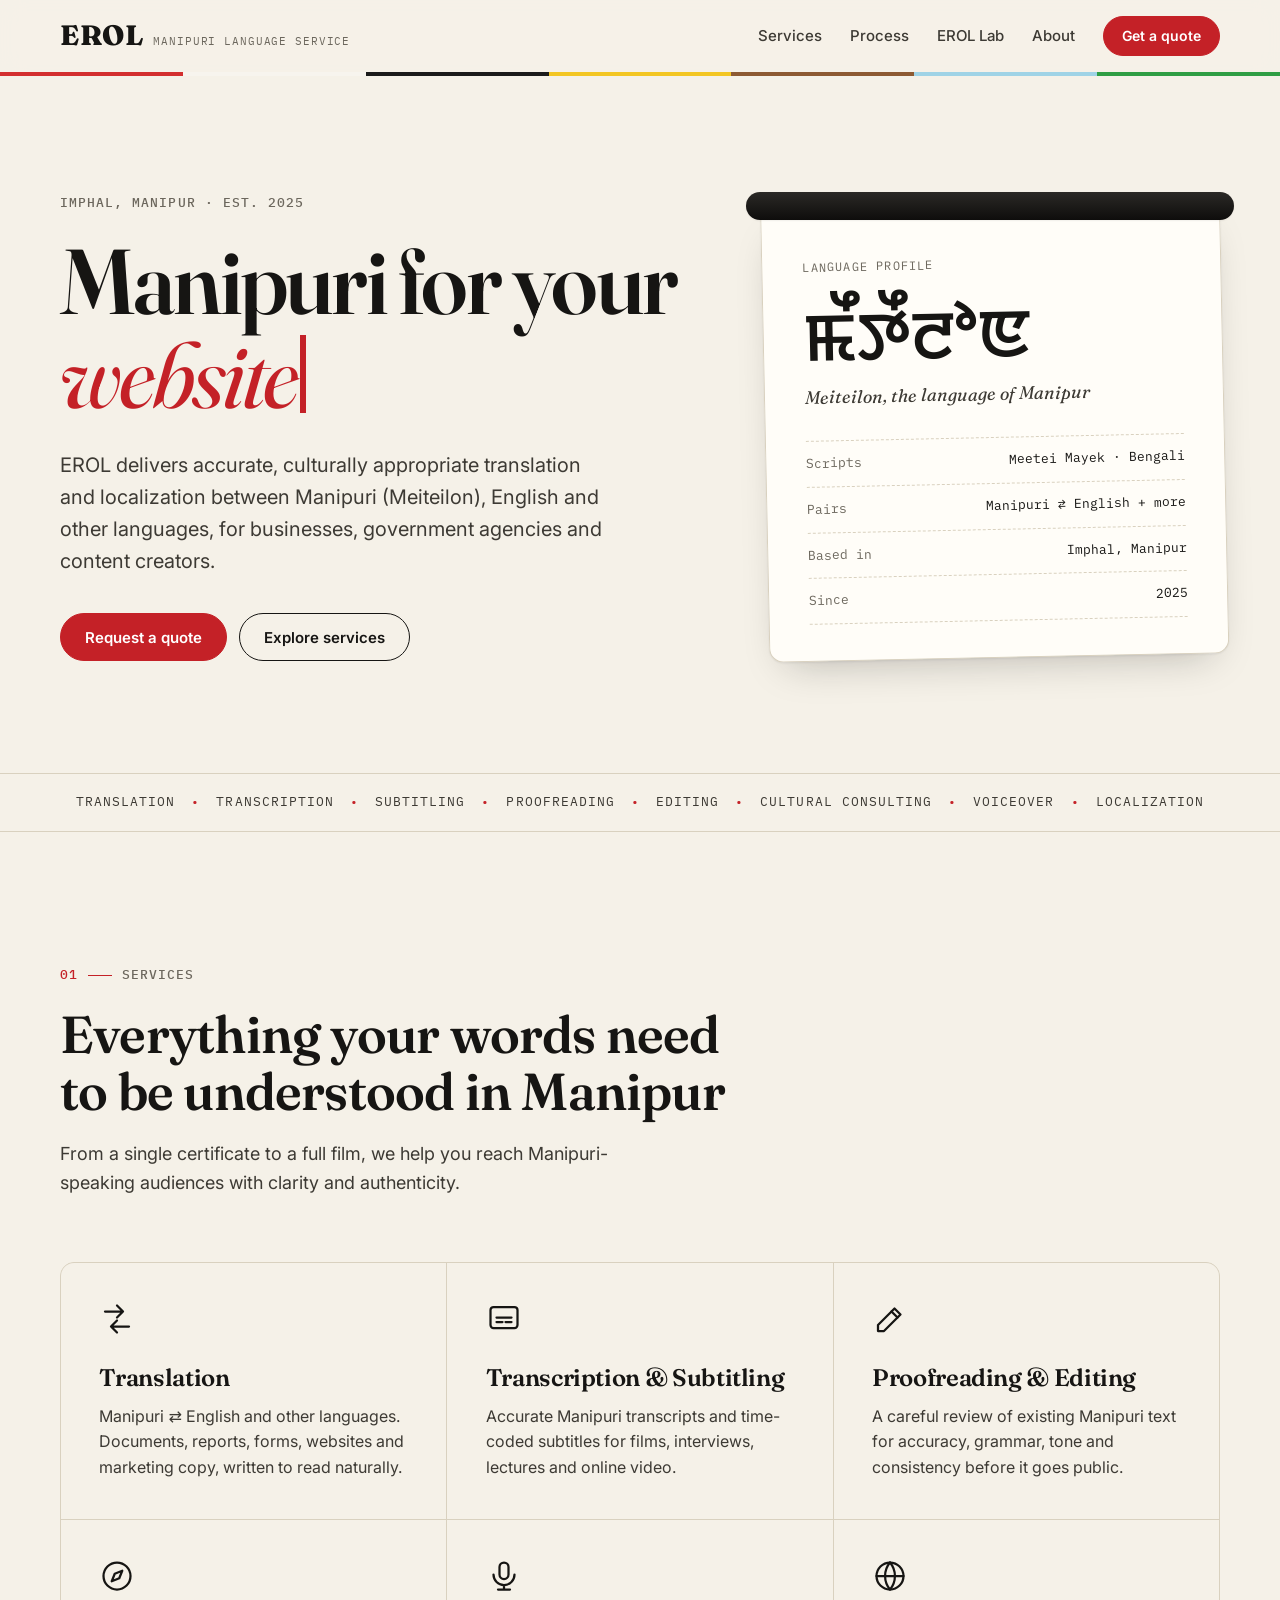
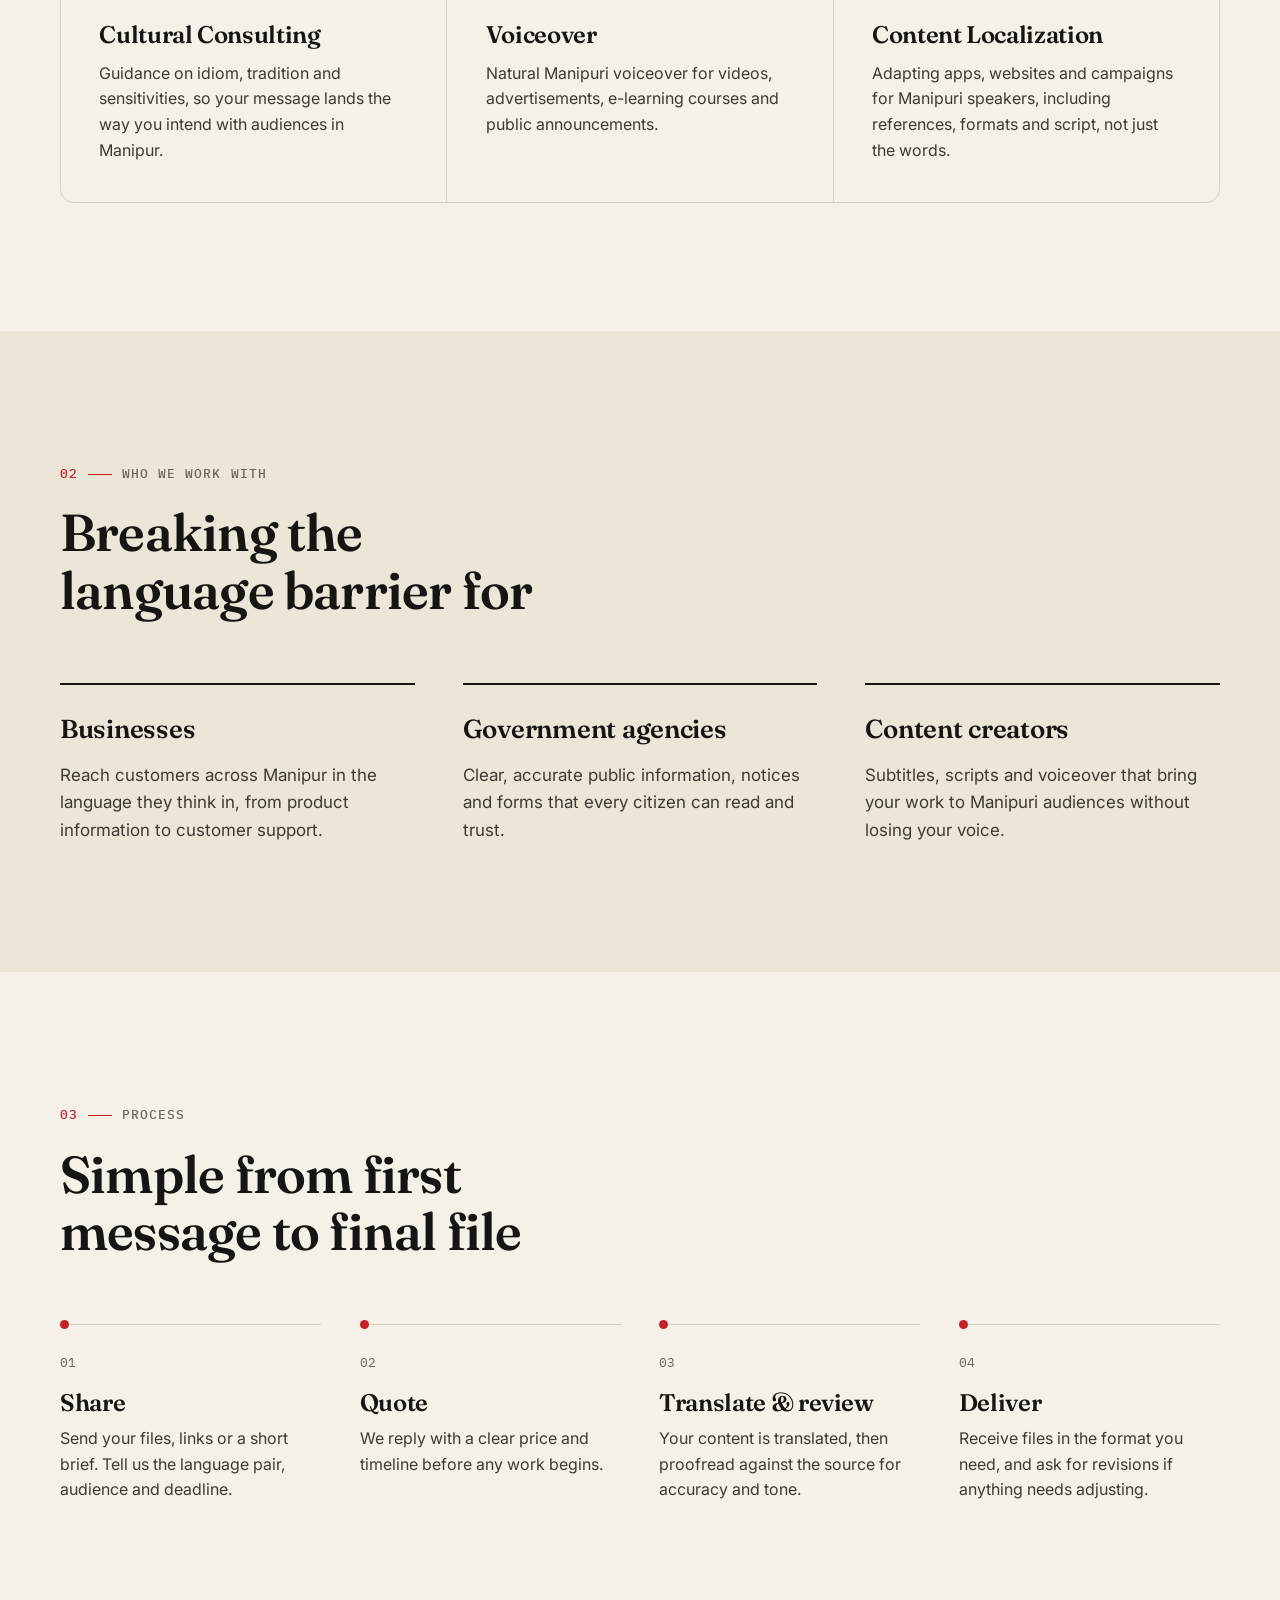
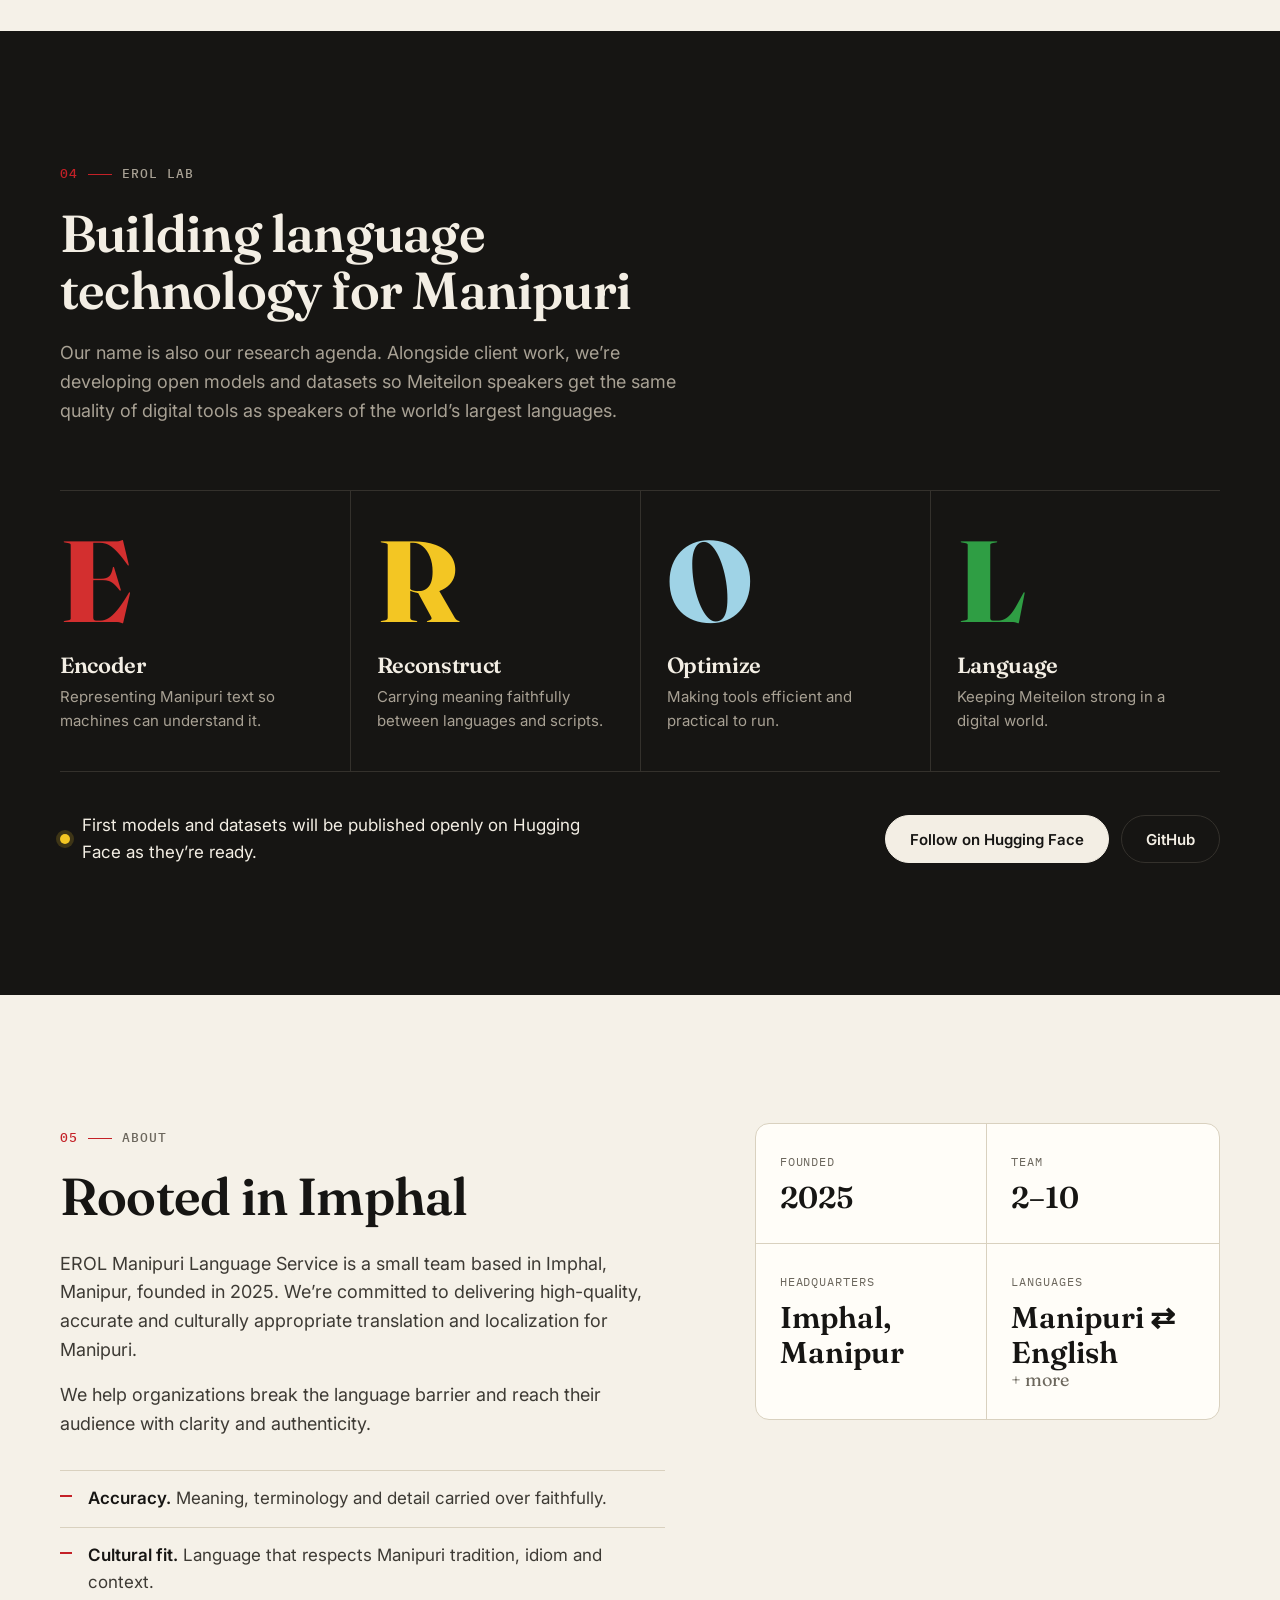
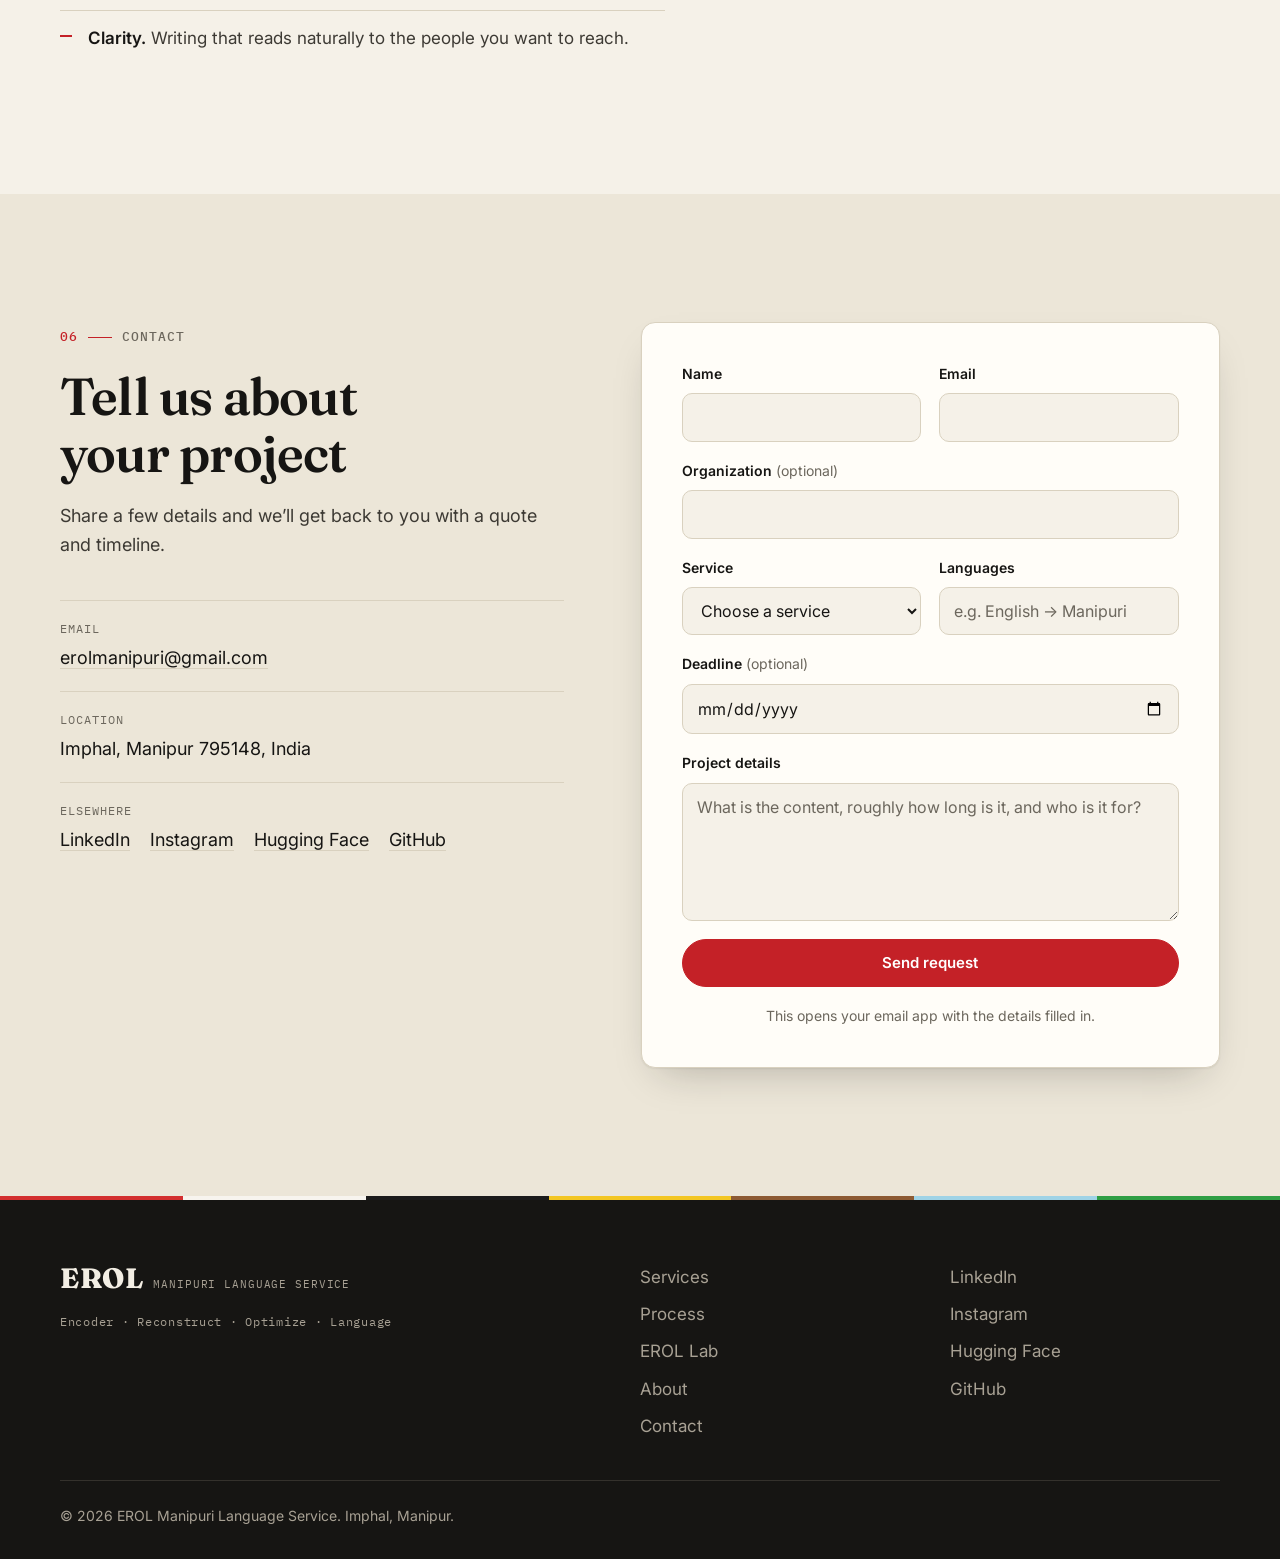
==== index.html @ 26f0a750 "Add EROL company website Single-page static site for EROL Manipuri Language Service: services, audie" ====
<!doctype html>
<html lang="en">
<head>
  <meta charset="utf-8">
  <meta name="viewport" content="width=device-width, initial-scale=1">
  <title>EROL — Manipuri Language Service</title>
  <meta name="description" content="Manipuri (Meiteilon) translation, transcription, subtitling, proofreading, voiceover and localization from Imphal, Manipur — plus open language technology for Manipuri.">
  <meta name="theme-color" content="#f5f1e8" media="(prefers-color-scheme: light)">
  <meta name="theme-color" content="#121110" media="(prefers-color-scheme: dark)">
  <link rel="icon" href="assets/favicon.svg" type="image/svg+xml">
  <link rel="canonical" href="https://erolmni.github.io/">

  <meta property="og:type" content="website">
  <meta property="og:url" content="https://erolmni.github.io/">
  <meta property="og:title" content="EROL — Manipuri Language Service">
  <meta property="og:description" content="Accurate, culturally appropriate translation and localization for Manipuri (Meiteilon). Based in Imphal, Manipur.">

  <link rel="preconnect" href="https://fonts.googleapis.com">
  <link rel="preconnect" href="https://fonts.gstatic.com" crossorigin>
  <link href="https://fonts.googleapis.com/css2?family=Fraunces:ital,opsz,wght@0,9..144,400;0,9..144,600;0,9..144,800;1,9..144,400;1,9..144,600&family=IBM+Plex+Mono:wght@400;500&family=Inter:wght@400;500;600&family=Noto+Sans+Meetei+Mayek:wght@400;600&display=swap" rel="stylesheet">
  <link rel="stylesheet" href="css/styles.css">

  <script type="application/ld+json">
  {
    "@context": "https://schema.org",
    "@type": "Organization",
    "name": "EROL Manipuri Language Service",
    "alternateName": "EROL",
    "url": "https://erolmni.github.io/",
    "description": "Manipuri (Meiteilon) translation and localization services.",
    "foundingDate": "2025",
    "address": {
      "@type": "PostalAddress",
      "addressLocality": "Imphal",
      "addressRegion": "Manipur",
      "postalCode": "795148",
      "addressCountry": "IN"
    },
    "sameAs": [
      "https://www.linkedin.com/company/erolmni",
      "https://www.instagram.com/erolmni/",
      "https://huggingface.co/erolmni",
      "https://github.com/erolmni"
    ]
  }
  </script>
</head>
<body>
  <a class="skip-link" href="#main">Skip to content</a>

  <header class="site-header">
    <div class="container nav">
      <a href="#top" class="brand" aria-label="EROL — home">
        <span class="brand-mark">EROL</span>
        <span class="brand-sub">Manipuri Language Service</span>
      </a>

      <button class="nav-toggle" type="button" aria-expanded="false" aria-controls="nav-menu">
        <span class="sr-only">Menu</span>
        <span class="nav-toggle-bar" aria-hidden="true"></span>
        <span class="nav-toggle-bar" aria-hidden="true"></span>
      </button>

      <nav id="nav-menu" class="nav-menu" aria-label="Main">
        <a href="#services">Services</a>
        <a href="#process">Process</a>
        <a href="#lab">EROL Lab</a>
        <a href="#about">About</a>
        <a href="#contact" class="btn btn-small">Get a quote</a>
      </nav>
    </div>
    <div class="stripes" aria-hidden="true">
      <span></span><span></span><span></span><span></span><span></span><span></span><span></span>
    </div>
  </header>

  <main id="main">
    <!-- Hero -->
    <section class="hero" id="top">
      <div class="container hero-grid">
        <div class="hero-copy">
          <p class="eyebrow">Imphal, Manipur &middot; Est. 2025</p>
          <h1>
            Manipuri for your
            <span class="sr-only">documents, website, videos and campaigns</span>
            <span class="typed-wrap" aria-hidden="true"><span class="typed" data-words='["documents", "website", "videos", "app", "campaigns", "podcasts"]'>documents</span><span class="caret"></span></span>
          </h1>
          <p class="lede">
            EROL delivers accurate, culturally appropriate translation and localization between
            Manipuri (Meiteilon), English and other languages, for businesses, government agencies
            and content creators.
          </p>
          <div class="hero-actions">
            <a class="btn" href="#contact">Request a quote</a>
            <a class="btn btn-ghost" href="#services">Explore services</a>
          </div>
        </div>

        <div class="hero-visual">
          <div class="platen" aria-hidden="true"></div>
          <figure class="sheet">
            <p class="sheet-label">Language profile</p>
            <p class="mayek" lang="mni-Mtei">&#xABC3;&#xABE9;&#xABC7;&#xABE9;&#xABC2;&#xABE3;&#xABDF;</p>
            <figcaption class="sheet-caption">Meiteilon, the language of Manipur</figcaption>
            <dl class="sheet-meta">
              <div><dt>Scripts</dt><dd>Meetei Mayek &middot; Bengali</dd></div>
              <div><dt>Pairs</dt><dd>Manipuri &#8644; English + more</dd></div>
              <div><dt>Based in</dt><dd>Imphal, Manipur</dd></div>
              <div><dt>Since</dt><dd>2025</dd></div>
            </dl>
          </figure>
        </div>
      </div>
    </section>

    <div class="ticker" aria-hidden="true">
      <div class="container ticker-inner">
        <span>Translation</span><span>Transcription</span><span>Subtitling</span><span>Proofreading</span><span>Editing</span><span>Cultural consulting</span><span>Voiceover</span><span>Localization</span>
      </div>
    </div>

    <!-- Services -->
    <section class="section" id="services">
      <div class="container">
        <header class="section-head reveal">
          <p class="eyebrow"><span class="eyebrow-num">01</span> Services</p>
          <h2>Everything your words need to be understood in Manipur</h2>
          <p class="section-lede">From a single certificate to a full film, we help you reach Manipuri-speaking audiences with clarity and authenticity.</p>
        </header>

        <div class="service-grid">
          <article class="service reveal">
            <svg class="icon" viewBox="0 0 24 24" aria-hidden="true"><path d="M4 7h12M12 3l4 4-4 4"/><path d="M20 17H8m4-4-4 4 4 4"/></svg>
            <h3>Translation</h3>
            <p>Manipuri &#8644; English and other languages. Documents, reports, forms, websites and marketing copy, written to read naturally.</p>
          </article>

          <article class="service reveal">
            <svg class="icon" viewBox="0 0 24 24" aria-hidden="true"><rect x="3" y="4" width="18" height="14" rx="2"/><path d="M7 11h10M7 14h4m2 0h4"/></svg>
            <h3>Transcription &amp; Subtitling</h3>
            <p>Accurate Manipuri transcripts and time-coded subtitles for films, interviews, lectures and online video.</p>
          </article>

          <article class="service reveal">
            <svg class="icon" viewBox="0 0 24 24" aria-hidden="true"><path d="M4 20h4L19 9l-4-4L4 16v4z"/><path d="M13 7l4 4"/></svg>
            <h3>Proofreading &amp; Editing</h3>
            <p>A careful review of existing Manipuri text for accuracy, grammar, tone and consistency before it goes public.</p>
          </article>

          <article class="service reveal">
            <svg class="icon" viewBox="0 0 24 24" aria-hidden="true"><circle cx="12" cy="12" r="9"/><path d="M15.5 8.5l-2 5-5 2 2-5 5-2z"/></svg>
            <h3>Cultural Consulting</h3>
            <p>Guidance on idiom, tradition and sensitivities, so your message lands the way you intend with audiences in Manipur.</p>
          </article>

          <article class="service reveal">
            <svg class="icon" viewBox="0 0 24 24" aria-hidden="true"><rect x="9" y="3" width="6" height="11" rx="3"/><path d="M5 11a7 7 0 0 0 14 0M12 18v3M8 21h8"/></svg>
            <h3>Voiceover</h3>
            <p>Natural Manipuri voiceover for videos, advertisements, e-learning courses and public announcements.</p>
          </article>

          <article class="service reveal">
            <svg class="icon" viewBox="0 0 24 24" aria-hidden="true"><circle cx="12" cy="12" r="9"/><path d="M3 12h18M12 3a14 14 0 0 1 0 18M12 3a14 14 0 0 0 0 18"/></svg>
            <h3>Content Localization</h3>
            <p>Adapting apps, websites and campaigns for Manipuri speakers, including references, formats and script, not just the words.</p>
          </article>
        </div>
      </div>
    </section>

    <!-- Audiences -->
    <section class="section section-alt" aria-labelledby="audience-title">
      <div class="container">
        <header class="section-head reveal">
          <p class="eyebrow"><span class="eyebrow-num">02</span> Who we work with</p>
          <h2 id="audience-title">Breaking the language barrier for</h2>
        </header>

        <div class="audience-grid">
          <div class="audience reveal">
            <p class="audience-tag">Businesses</p>
            <p>Reach customers across Manipur in the language they think in, from product information to customer support.</p>
          </div>
          <div class="audience reveal">
            <p class="audience-tag">Government agencies</p>
            <p>Clear, accurate public information, notices and forms that every citizen can read and trust.</p>
          </div>
          <div class="audience reveal">
            <p class="audience-tag">Content creators</p>
            <p>Subtitles, scripts and voiceover that bring your work to Manipuri audiences without losing your voice.</p>
          </div>
        </div>
      </div>
    </section>

    <!-- Process -->
    <section class="section" id="process">
      <div class="container">
        <header class="section-head reveal">
          <p class="eyebrow"><span class="eyebrow-num">03</span> Process</p>
          <h2>Simple from first message to final file</h2>
        </header>

        <ol class="steps">
          <li class="step reveal">
            <span class="step-num">01</span>
            <h3>Share</h3>
            <p>Send your files, links or a short brief. Tell us the language pair, audience and deadline.</p>
          </li>
          <li class="step reveal">
            <span class="step-num">02</span>
            <h3>Quote</h3>
            <p>We reply with a clear price and timeline before any work begins.</p>
          </li>
          <li class="step reveal">
            <span class="step-num">03</span>
            <h3>Translate &amp; review</h3>
            <p>Your content is translated, then proofread against the source for accuracy and tone.</p>
          </li>
          <li class="step reveal">
            <span class="step-num">04</span>
            <h3>Deliver</h3>
            <p>Receive files in the format you need, and ask for revisions if anything needs adjusting.</p>
          </li>
        </ol>
      </div>
    </section>

    <!-- Lab -->
    <section class="section lab" id="lab">
      <div class="container">
        <header class="section-head reveal">
          <p class="eyebrow"><span class="eyebrow-num">04</span> EROL Lab</p>
          <h2>Building language technology for Manipuri</h2>
          <p class="section-lede">
            Our name is also our research agenda. Alongside client work, we&rsquo;re developing open
            models and datasets so Meiteilon speakers get the same quality of digital tools as
            speakers of the world&rsquo;s largest languages.
          </p>
        </header>

        <div class="acronym">
          <div class="acronym-item reveal">
            <span class="acronym-letter">E</span>
            <h3>Encoder</h3>
            <p>Representing Manipuri text so machines can understand it.</p>
          </div>
          <div class="acronym-item reveal">
            <span class="acronym-letter">R</span>
            <h3>Reconstruct</h3>
            <p>Carrying meaning faithfully between languages and scripts.</p>
          </div>
          <div class="acronym-item reveal">
            <span class="acronym-letter">O</span>
            <h3>Optimize</h3>
            <p>Making tools efficient and practical to run.</p>
          </div>
          <div class="acronym-item reveal">
            <span class="acronym-letter">L</span>
            <h3>Language</h3>
            <p>Keeping Meiteilon strong in a digital world.</p>
          </div>
        </div>

        <div class="lab-foot reveal">
          <p><span class="status-dot" aria-hidden="true"></span> First models and datasets will be published openly on Hugging Face as they&rsquo;re ready.</p>
          <div class="lab-links">
            <a class="btn btn-light" href="https://huggingface.co/erolmni" target="_blank" rel="noopener">Follow on Hugging Face</a>
            <a class="btn btn-ghost-light" href="https://github.com/erolmni" target="_blank" rel="noopener">GitHub</a>
          </div>
        </div>
      </div>
    </section>

    <!-- About -->
    <section class="section" id="about">
      <div class="container about-grid">
        <div class="about-copy reveal">
          <p class="eyebrow"><span class="eyebrow-num">05</span> About</p>
          <h2>Rooted in Imphal</h2>
          <p>
            EROL Manipuri Language Service is a small team based in Imphal, Manipur, founded in 2025.
            We&rsquo;re committed to delivering high-quality, accurate and culturally appropriate
            translation and localization for Manipuri.
          </p>
          <p>
            We help organizations break the language barrier and reach their audience with
            clarity and authenticity.
          </p>

          <ul class="principles">
            <li><strong>Accuracy.</strong> Meaning, terminology and detail carried over faithfully.</li>
            <li><strong>Cultural fit.</strong> Language that respects Manipuri tradition, idiom and context.</li>
            <li><strong>Clarity.</strong> Writing that reads naturally to the people you want to reach.</li>
          </ul>
        </div>

        <dl class="facts reveal">
          <div><dt>Founded</dt><dd>2025</dd></div>
          <div><dt>Team</dt><dd>2&ndash;10</dd></div>
          <div><dt>Headquarters</dt><dd>Imphal, Manipur</dd></div>
          <div><dt>Languages</dt><dd>Manipuri &#8644; English <span>+ more</span></dd></div>
        </dl>
      </div>
    </section>

    <!-- Contact -->
    <section class="section section-alt" id="contact">
      <div class="container contact-grid">
        <div class="contact-info reveal">
          <p class="eyebrow"><span class="eyebrow-num">06</span> Contact</p>
          <h2>Tell us about your project</h2>
          <p class="section-lede">Share a few details and we&rsquo;ll get back to you with a quote and timeline.</p>

          <dl class="contact-list">
            <div>
              <dt>Email</dt>
              <dd><a href="mailto:erolmanipuri@gmail.com">erolmanipuri@gmail.com</a></dd>
            </div>
            <div>
              <dt>Location</dt>
              <dd>Imphal, Manipur 795148, India</dd>
            </div>
            <div>
              <dt>Elsewhere</dt>
              <dd class="social">
                <a href="https://www.linkedin.com/company/erolmni" target="_blank" rel="noopener">LinkedIn</a>
                <a href="https://www.instagram.com/erolmni/" target="_blank" rel="noopener">Instagram</a>
                <a href="https://huggingface.co/erolmni" target="_blank" rel="noopener">Hugging Face</a>
                <a href="https://github.com/erolmni" target="_blank" rel="noopener">GitHub</a>
              </dd>
            </div>
          </dl>
        </div>

        <form class="quote-form reveal" id="quote-form" data-email="erolmanipuri@gmail.com">
          <div class="field-row">
            <label class="field">
              <span>Name</span>
              <input type="text" name="name" autocomplete="name" required>
            </label>
            <label class="field">
              <span>Email</span>
              <input type="email" name="email" autocomplete="email" required>
            </label>
          </div>

          <label class="field">
            <span>Organization <em>(optional)</em></span>
            <input type="text" name="organization" autocomplete="organization">
          </label>

          <div class="field-row">
            <label class="field">
              <span>Service</span>
              <select name="service" required>
                <option value="" disabled selected>Choose a service</option>
                <option>Translation</option>
                <option>Transcription &amp; subtitling</option>
                <option>Proofreading &amp; editing</option>
                <option>Cultural consulting</option>
                <option>Voiceover</option>
                <option>Content localization</option>
                <option>Something else</option>
              </select>
            </label>
            <label class="field">
              <span>Languages</span>
              <input type="text" name="languages" placeholder="e.g. English → Manipuri" required>
            </label>
          </div>

          <label class="field">
            <span>Deadline <em>(optional)</em></span>
            <input type="date" name="deadline">
          </label>

          <label class="field">
            <span>Project details</span>
            <textarea name="message" rows="5" placeholder="What is the content, roughly how long is it, and who is it for?" required></textarea>
          </label>

          <button class="btn btn-block" type="submit">Send request</button>
          <p class="form-note" id="form-status" role="status">This opens your email app with the details filled in.</p>
        </form>
      </div>
    </section>
  </main>

  <footer class="site-footer">
    <div class="stripes" aria-hidden="true">
      <span></span><span></span><span></span><span></span><span></span><span></span><span></span>
    </div>
    <div class="container footer-grid">
      <div>
        <a href="#top" class="brand brand-footer" aria-label="EROL — back to top">
          <span class="brand-mark">EROL</span>
          <span class="brand-sub">Manipuri Language Service</span>
        </a>
        <p class="footer-tag">Encoder &middot; Reconstruct &middot; Optimize &middot; Language</p>
      </div>
      <nav class="footer-nav" aria-label="Footer">
        <a href="#services">Services</a>
        <a href="#process">Process</a>
        <a href="#lab">EROL Lab</a>
        <a href="#about">About</a>
        <a href="#contact">Contact</a>
      </nav>
      <nav class="footer-nav" aria-label="Social">
        <a href="https://www.linkedin.com/company/erolmni" target="_blank" rel="noopener">LinkedIn</a>
        <a href="https://www.instagram.com/erolmni/" target="_blank" rel="noopener">Instagram</a>
        <a href="https://huggingface.co/erolmni" target="_blank" rel="noopener">Hugging Face</a>
        <a href="https://github.com/erolmni" target="_blank" rel="noopener">GitHub</a>
      </nav>
    </div>
    <div class="container footer-bottom">
      <p>&copy; <span id="year">2026</span> EROL Manipuri Language Service. Imphal, Manipur.</p>
    </div>
  </footer>

  <script src="js/main.js" defer></script>
</body>
</html>
---- css/styles.css ----
/* ==========================================================================
   EROL — Manipuri Language Service
   ========================================================================== */

:root {
  --paper: #f5f1e8;
  --paper-alt: #ece6d8;
  --surface: #fffdf8;
  --ink: #161513;
  --ink-2: #3d3a34;
  --muted: #6c675d;
  --line: #d9d1bf;
  --accent: #c42127;
  --accent-hover: #a31a1f;
  --on-accent: #ffffff;

  --band: #161513;
  --band-ink: #f3eee4;
  --band-muted: #a8a194;
  --band-line: #34312c;

  /* Seven-stripe motif */
  --s1: #d32f2f;
  --s2: #f7f4ee;
  --s3: #1b1b1b;
  --s4: #f3c623;
  --s5: #8d5a33;
  --s6: #9fd3e6;
  --s7: #2f9e44;

  --shadow: 0 1px 2px rgb(22 21 19 / 0.06), 0 18px 40px -18px rgb(22 21 19 / 0.28);

  --font-display: "Fraunces", Georgia, "Times New Roman", serif;
  --font-body: "Inter", system-ui, -apple-system, "Segoe UI", Roboto, sans-serif;
  --font-mono: "IBM Plex Mono", ui-monospace, Consolas, monospace;
  --font-mayek: "Noto Sans Meetei Mayek", sans-serif;

  --radius: 14px;
  --container: 1160px;
  --header-h: 72px;

  color-scheme: light;
}

@media (prefers-color-scheme: dark) {
  :root {
    --paper: #121110;
    --paper-alt: #1a1917;
    --surface: #1f1d1a;
    --ink: #f1ece2;
    --ink-2: #d2cbbd;
    --muted: #9a9384;
    --line: #2f2c27;
    --accent: #ef4f4f;
    --accent-hover: #ff6a6a;
    --on-accent: #160606;

    --band: #1c1a18;
    --band-ink: #f1ece2;
    --band-muted: #a39c8e;
    --band-line: #36332e;

    --s3: #3a3a3a;

    --shadow: 0 1px 2px rgb(0 0 0 / 0.4), 0 18px 40px -18px rgb(0 0 0 / 0.7);

    color-scheme: dark;
  }
}

/* ---------- Base ---------- */

*,
*::before,
*::after {
  box-sizing: border-box;
}

html {
  -webkit-text-size-adjust: 100%;
  scroll-padding-top: calc(var(--header-h) + 8px);
}

@media (prefers-reduced-motion: no-preference) {
  html {
    scroll-behavior: smooth;
  }
}

body {
  margin: 0;
  background: var(--paper);
  color: var(--ink);
  font-family: var(--font-body);
  font-size: 17px;
  line-height: 1.6;
  -webkit-font-smoothing: antialiased;
  text-rendering: optimizeLegibility;
}

h1,
h2,
h3 {
  font-family: var(--font-display);
  font-weight: 600;
  line-height: 1.1;
  letter-spacing: -0.015em;
  margin: 0;
  text-wrap: balance;
}

p {
  margin: 0;
}

a {
  color: inherit;
}

img,
svg {
  display: block;
}

:focus-visible {
  outline: 2px solid var(--accent);
  outline-offset: 3px;
  border-radius: 4px;
}

.container {
  width: min(100% - 32px, var(--container));
  margin-inline: auto;
}

.sr-only {
  position: absolute;
  width: 1px;
  height: 1px;
  padding: 0;
  margin: -1px;
  overflow: hidden;
  clip: rect(0 0 0 0);
  white-space: nowrap;
  border: 0;
}

.skip-link {
  position: absolute;
  left: 16px;
  top: -60px;
  z-index: 100;
  padding: 10px 16px;
  background: var(--ink);
  color: var(--paper);
  border-radius: 8px;
  text-decoration: none;
  transition: top 0.2s;
}

.skip-link:focus {
  top: 12px;
}

/* ---------- Buttons ---------- */

.btn {
  display: inline-flex;
  align-items: center;
  justify-content: center;
  gap: 8px;
  min-height: 48px;
  padding: 0 24px;
  border: 1.5px solid var(--accent);
  border-radius: 999px;
  background: var(--accent);
  color: var(--on-accent);
  font: 600 15px/1 var(--font-body);
  text-decoration: none;
  cursor: pointer;
  transition: background-color 0.2s, border-color 0.2s, color 0.2s, transform 0.2s;
}

.btn:hover {
  background: var(--accent-hover);
  border-color: var(--accent-hover);
}

.btn:active {
  transform: translateY(1px);
}

.btn-small {
  min-height: 40px;
  padding: 0 18px;
  font-size: 14px;
}

.btn-ghost {
  background: transparent;
  border-color: var(--ink);
  color: var(--ink);
}

.btn-ghost:hover {
  background: var(--ink);
  border-color: var(--ink);
  color: var(--paper);
}

.btn-light {
  background: var(--band-ink);
  border-color: var(--band-ink);
  color: var(--band);
}

.btn-light:hover {
  background: transparent;
  border-color: var(--band-ink);
  color: var(--band-ink);
}

.btn-ghost-light {
  background: transparent;
  border-color: var(--band-line);
  color: var(--band-ink);
}

.btn-ghost-light:hover {
  background: transparent;
  border-color: var(--band-ink);
}

.btn-block {
  width: 100%;
}

/* ---------- Stripes ---------- */

.stripes {
  display: flex;
  height: 4px;
}

.stripes span {
  flex: 1;
}

.stripes span:nth-child(1) { background: var(--s1); }
.stripes span:nth-child(2) { background: var(--s2); }
.stripes span:nth-child(3) { background: var(--s3); }
.stripes span:nth-child(4) { background: var(--s4); }
.stripes span:nth-child(5) { background: var(--s5); }
.stripes span:nth-child(6) { background: var(--s6); }
.stripes span:nth-child(7) { background: var(--s7); }

/* ---------- Header ---------- */

.site-header {
  position: sticky;
  top: 0;
  z-index: 50;
  background: color-mix(in srgb, var(--paper) 90%, transparent);
  backdrop-filter: saturate(1.4) blur(12px);
  -webkit-backdrop-filter: saturate(1.4) blur(12px);
  transition: box-shadow 0.25s;
}

.site-header.is-scrolled {
  box-shadow: 0 8px 24px -16px rgb(0 0 0 / 0.35);
}

.nav {
  display: flex;
  align-items: center;
  justify-content: space-between;
  height: var(--header-h);
}

.brand {
  display: inline-flex;
  align-items: baseline;
  gap: 10px;
  text-decoration: none;
}

.brand-mark {
  font-family: var(--font-display);
  font-weight: 800;
  font-size: 28px;
  letter-spacing: 0.02em;
  line-height: 1;
}

.brand-sub {
  font-family: var(--font-mono);
  font-size: 11px;
  letter-spacing: 0.08em;
  text-transform: uppercase;
  color: var(--muted);
}

.nav-menu {
  display: flex;
  align-items: center;
  gap: 28px;
}

.nav-menu a:not(.btn) {
  font-size: 15px;
  font-weight: 500;
  color: var(--ink-2);
  text-decoration: none;
  transition: color 0.2s;
}

.nav-menu a:not(.btn):hover {
  color: var(--accent);
}

.nav-toggle {
  display: none;
  position: relative;
  width: 44px;
  height: 44px;
  padding: 0;
  border: 1.5px solid var(--line);
  border-radius: 10px;
  background: transparent;
  color: var(--ink);
  cursor: pointer;
}

.nav-toggle-bar {
  position: absolute;
  left: 11px;
  right: 11px;
  height: 2px;
  background: currentColor;
  border-radius: 2px;
  transition: transform 0.25s, top 0.25s;
}

.nav-toggle-bar:nth-of-type(2) { top: 16px; }
.nav-toggle-bar:nth-of-type(3) { top: 24px; }

.nav-toggle[aria-expanded="true"] .nav-toggle-bar:nth-of-type(2) {
  top: 20px;
  transform: rotate(45deg);
}

.nav-toggle[aria-expanded="true"] .nav-toggle-bar:nth-of-type(3) {
  top: 20px;
  transform: rotate(-45deg);
}

@media (max-width: 860px) {
  .nav-toggle {
    display: block;
  }

  .nav-menu {
    position: absolute;
    top: 100%;
    left: 0;
    right: 0;
    flex-direction: column;
    align-items: stretch;
    gap: 0;
    padding: 8px 16px 20px;
    background: var(--paper);
    border-bottom: 1px solid var(--line);
    box-shadow: 0 16px 24px -16px rgb(0 0 0 / 0.3);
    visibility: hidden;
    opacity: 0;
    transform: translateY(-8px);
    transition: opacity 0.2s, transform 0.2s, visibility 0s 0.2s;
  }

  .nav-menu.is-open {
    visibility: visible;
    opacity: 1;
    transform: none;
    transition: opacity 0.2s, transform 0.2s;
  }

  .nav-menu a:not(.btn) {
    padding: 14px 4px;
    font-size: 17px;
    border-bottom: 1px solid var(--line);
  }

  .nav-menu .btn {
    margin-top: 16px;
    min-height: 48px;
  }
}

@media (max-width: 420px) {
  .brand-sub {
    display: none;
  }
}

/* ---------- Shared type ---------- */

.eyebrow {
  display: inline-flex;
  align-items: center;
  gap: 10px;
  margin-bottom: 20px;
  font-family: var(--font-mono);
  font-size: 13px;
  font-weight: 500;
  letter-spacing: 0.08em;
  text-transform: uppercase;
  color: var(--muted);
}

.eyebrow-num {
  color: var(--accent);
}

.eyebrow-num::after {
  content: "";
  display: inline-block;
  width: 24px;
  height: 1px;
  margin-left: 10px;
  vertical-align: middle;
  background: currentColor;
}

.section {
  padding-block: clamp(72px, 10vw, 128px);
}

.section-alt {
  background: var(--paper-alt);
}

.section-head {
  max-width: 760px;
  margin-bottom: clamp(40px, 6vw, 64px);
}

.section-head h2,
.about-copy h2,
.contact-info h2 {
  font-size: clamp(32px, 4.6vw, 52px);
}

.section-lede {
  margin-top: 20px;
  max-width: 620px;
  font-size: 18px;
  color: var(--ink-2);
}

/* ---------- Hero ---------- */

.hero {
  padding-block: clamp(56px, 9vw, 112px) clamp(64px, 9vw, 112px);
}

.hero-grid {
  display: grid;
  grid-template-columns: 1.15fr 0.85fr;
  gap: clamp(40px, 6vw, 88px);
  align-items: center;
}

.hero h1 {
  font-size: clamp(44px, 7.4vw, 92px);
  font-weight: 600;
  line-height: 1.02;
  letter-spacing: -0.03em;
}

.typed-wrap {
  display: block;
  white-space: nowrap;
  color: var(--accent);
  font-style: italic;
  font-weight: 400;
}

.caret {
  display: inline-block;
  width: 0.06em;
  height: 0.85em;
  margin-left: 0.04em;
  vertical-align: -0.06em;
  background: currentColor;
  animation: blink 1s steps(1) infinite;
}

@keyframes blink {
  50% { opacity: 0; }
}

.lede {
  margin-top: 28px;
  max-width: 560px;
  font-size: clamp(17px, 1.6vw, 20px);
  color: var(--ink-2);
}

.hero-actions {
  display: flex;
  flex-wrap: wrap;
  gap: 12px;
  margin-top: 36px;
}

.hero-visual {
  position: relative;
  padding-top: 14px;
}

.platen {
  position: absolute;
  top: 0;
  left: -14px;
  right: -14px;
  height: 28px;
  border-radius: 14px;
  background: linear-gradient(180deg, #2b2926, #0e0d0c);
  box-shadow: var(--shadow);
  z-index: 2;
}

.sheet {
  position: relative;
  margin: 0;
  padding: 48px clamp(24px, 3.4vw, 40px) 36px;
  background: var(--surface);
  border: 1px solid var(--line);
  border-top: 0;
  border-radius: 0 0 var(--radius) var(--radius);
  box-shadow: var(--shadow);
  transform: rotate(-1.2deg);
  transform-origin: top center;
}

.sheet-label {
  font-family: var(--font-mono);
  font-size: 12px;
  letter-spacing: 0.1em;
  text-transform: uppercase;
  color: var(--muted);
}

.mayek {
  margin-top: 16px;
  font-family: var(--font-mayek);
  font-size: clamp(44px, 6vw, 68px);
  font-weight: 600;
  line-height: 1.25;
  color: var(--ink);
}

.sheet-caption {
  margin-top: 6px;
  font-family: var(--font-display);
  font-style: italic;
  font-size: 18px;
  color: var(--ink-2);
}

.sheet-meta {
  margin: 28px 0 0;
  border-top: 1px dashed var(--line);
}

.sheet-meta div {
  display: flex;
  justify-content: space-between;
  gap: 16px;
  padding: 12px 0;
  border-bottom: 1px dashed var(--line);
  font-family: var(--font-mono);
  font-size: 13px;
}

.sheet-meta dt {
  color: var(--muted);
}

.sheet-meta dd {
  margin: 0;
  text-align: right;
  color: var(--ink);
}

@media (max-width: 900px) {
  .hero-grid {
    grid-template-columns: 1fr;
  }

  .hero-visual {
    max-width: 480px;
    margin-inline: 14px;
  }
}

/* ---------- Ticker ---------- */

.ticker {
  border-block: 1px solid var(--line);
  background: var(--paper);
}

.ticker-inner {
  display: flex;
  flex-wrap: wrap;
  justify-content: center;
  gap: 8px 0;
  padding-block: 18px;
  font-family: var(--font-mono);
  font-size: 13px;
  letter-spacing: 0.08em;
  text-transform: uppercase;
  color: var(--ink-2);
}

.ticker-inner span:not(:last-child)::after {
  content: "\2022";
  margin-inline: 16px;
  color: var(--accent);
}

/* ---------- Services ---------- */

.service-grid {
  display: grid;
  grid-template-columns: repeat(3, 1fr);
  gap: 1px;
  background: var(--line);
  border: 1px solid var(--line);
  border-radius: var(--radius);
  overflow: hidden;
}

.service {
  padding: clamp(28px, 3vw, 40px);
  background: var(--paper);
  transition: background-color 0.25s;
}

.service:hover {
  background: var(--surface);
}

.icon {
  width: 36px;
  height: 36px;
  margin-bottom: 28px;
  fill: none;
  stroke: var(--ink);
  stroke-width: 1.5;
  stroke-linecap: round;
  stroke-linejoin: round;
  transition: stroke 0.25s, transform 0.25s;
}

.service:hover .icon {
  stroke: var(--accent);
  transform: translateY(-2px);
}

.service h3 {
  font-size: 24px;
  margin-bottom: 12px;
}

.service p {
  color: var(--ink-2);
  font-size: 16px;
}

@media (max-width: 960px) {
  .service-grid {
    grid-template-columns: repeat(2, 1fr);
  }
}

@media (max-width: 620px) {
  .service-grid {
    grid-template-columns: 1fr;
  }
}

/* ---------- Audiences ---------- */

.audience-grid {
  display: grid;
  grid-template-columns: repeat(3, 1fr);
  gap: clamp(24px, 4vw, 48px);
}

.audience {
  padding-top: 24px;
  border-top: 2px solid var(--ink);
}

.audience-tag {
  margin-bottom: 12px;
  font-family: var(--font-display);
  font-size: 26px;
  font-weight: 600;
  letter-spacing: -0.01em;
}

.audience p:not(.audience-tag) {
  color: var(--ink-2);
}

@media (max-width: 760px) {
  .audience-grid {
    grid-template-columns: 1fr;
  }
}

/* ---------- Process ---------- */

.steps {
  display: grid;
  grid-template-columns: repeat(4, 1fr);
  gap: clamp(24px, 3vw, 40px);
  margin: 0;
  padding: 0;
  list-style: none;
  counter-reset: none;
}

.step {
  position: relative;
  padding-top: 28px;
  border-top: 1px solid var(--line);
}

.step::before {
  content: "";
  position: absolute;
  top: -5px;
  left: 0;
  width: 9px;
  height: 9px;
  border-radius: 50%;
  background: var(--accent);
}

.step-num {
  display: block;
  margin-bottom: 16px;
  font-family: var(--font-mono);
  font-size: 13px;
  color: var(--muted);
}

.step h3 {
  font-size: 24px;
  margin-bottom: 10px;
}

.step p {
  color: var(--ink-2);
  font-size: 16px;
}

@media (max-width: 960px) {
  .steps {
    grid-template-columns: repeat(2, 1fr);
    row-gap: 48px;
  }
}

@media (max-width: 560px) {
  .steps {
    grid-template-columns: 1fr;
  }
}

/* ---------- Lab ---------- */

.lab {
  background: var(--band);
  color: var(--band-ink);
}

.lab .eyebrow {
  color: var(--band-muted);
}

.lab .section-lede {
  color: var(--band-muted);
}

.acronym {
  display: grid;
  grid-template-columns: repeat(4, 1fr);
  border-top: 1px solid var(--band-line);
  border-bottom: 1px solid var(--band-line);
}

.acronym-item {
  padding: clamp(28px, 3vw, 40px) clamp(16px, 2vw, 28px) clamp(28px, 3vw, 40px) 0;
}

.acronym-item + .acronym-item {
  padding-left: clamp(16px, 2vw, 28px);
  border-left: 1px solid var(--band-line);
}

.acronym-letter {
  display: block;
  font-family: var(--font-display);
  font-size: clamp(72px, 9vw, 120px);
  font-weight: 800;
  line-height: 0.9;
  color: var(--band-ink);
}

.acronym-item:nth-child(1) .acronym-letter { color: var(--s1); }
.acronym-item:nth-child(2) .acronym-letter { color: var(--s4); }
.acronym-item:nth-child(3) .acronym-letter { color: var(--s6); }
.acronym-item:nth-child(4) .acronym-letter { color: var(--s7); }

.acronym-item h3 {
  margin-top: 20px;
  font-size: 22px;
}

.acronym-item p {
  margin-top: 8px;
  font-size: 15px;
  color: var(--band-muted);
}

.lab-foot {
  display: flex;
  flex-wrap: wrap;
  align-items: center;
  justify-content: space-between;
  gap: 24px;
  margin-top: 40px;
}

.lab-foot p {
  display: flex;
  align-items: center;
  gap: 12px;
  max-width: 560px;
  color: var(--band-ink);
}

.status-dot {
  flex: none;
  width: 10px;
  height: 10px;
  border-radius: 50%;
  background: var(--s4);
  box-shadow: 0 0 0 4px rgb(243 198 35 / 0.18);
}

.lab-links {
  display: flex;
  flex-wrap: wrap;
  gap: 12px;
}

@media (max-width: 860px) {
  .acronym {
    grid-template-columns: repeat(2, 1fr);
  }

  .acronym-item:nth-child(3) {
    padding-left: 0;
    border-left: 0;
  }

  .acronym-item:nth-child(n + 3) {
    border-top: 1px solid var(--band-line);
  }
}

@media (max-width: 480px) {
  .acronym {
    grid-template-columns: 1fr;
  }

  .acronym-item,
  .acronym-item + .acronym-item {
    padding-left: 0;
    border-left: 0;
  }

  .acronym-item + .acronym-item {
    border-top: 1px solid var(--band-line);
  }
}

/* ---------- About ---------- */

.about-grid {
  display: grid;
  grid-template-columns: 1.3fr 1fr;
  gap: clamp(40px, 7vw, 96px);
  align-items: start;
}

.about-copy h2 {
  margin-bottom: 24px;
}

.about-copy > p:not(.eyebrow) {
  max-width: 600px;
  margin-bottom: 16px;
  font-size: 18px;
  color: var(--ink-2);
}

.principles {
  margin: 32px 0 0;
  padding: 0;
  list-style: none;
}

.principles li {
  padding: 14px 0 14px 28px;
  position: relative;
  border-top: 1px solid var(--line);
  color: var(--ink-2);
}

.principles li::before {
  content: "";
  position: absolute;
  left: 0;
  top: 24px;
  width: 12px;
  height: 2px;
  background: var(--accent);
}

.principles strong {
  color: var(--ink);
  font-weight: 600;
}

.facts {
  display: grid;
  grid-template-columns: 1fr 1fr;
  margin: 0;
  border: 1px solid var(--line);
  border-radius: var(--radius);
  background: var(--surface);
  overflow: hidden;
}

.facts div {
  padding: 28px 24px;
}

.facts div:nth-child(odd) {
  border-right: 1px solid var(--line);
}

.facts div:nth-child(n + 3) {
  border-top: 1px solid var(--line);
}

.facts dt {
  font-family: var(--font-mono);
  font-size: 12px;
  letter-spacing: 0.08em;
  text-transform: uppercase;
  color: var(--muted);
}

.facts dd {
  margin: 10px 0 0;
  font-family: var(--font-display);
  font-size: clamp(22px, 2.4vw, 30px);
  font-weight: 600;
  line-height: 1.15;
}

.facts dd span {
  display: block;
  font-size: 0.6em;
  font-weight: 400;
  color: var(--muted);
}

@media (max-width: 860px) {
  .about-grid {
    grid-template-columns: 1fr;
  }
}

/* ---------- Contact ---------- */

.contact-grid {
  display: grid;
  grid-template-columns: 1fr 1.15fr;
  gap: clamp(40px, 6vw, 88px);
  align-items: start;
}

.contact-list {
  margin: 40px 0 0;
}

.contact-list div {
  padding: 18px 0;
  border-top: 1px solid var(--line);
}

.contact-list dt {
  font-family: var(--font-mono);
  font-size: 12px;
  letter-spacing: 0.08em;
  text-transform: uppercase;
  color: var(--muted);
}

.contact-list dd {
  margin: 6px 0 0;
  font-size: 18px;
}

.contact-list a {
  text-decoration-color: var(--line);
  text-underline-offset: 4px;
  transition: color 0.2s, text-decoration-color 0.2s;
}

.contact-list a:hover {
  color: var(--accent);
  text-decoration-color: currentColor;
}

.social {
  display: flex;
  flex-wrap: wrap;
  gap: 8px 20px;
}

.quote-form {
  display: grid;
  gap: 18px;
  padding: clamp(24px, 3.4vw, 40px);
  background: var(--surface);
  border: 1px solid var(--line);
  border-radius: var(--radius);
  box-shadow: var(--shadow);
}

.field-row {
  display: grid;
  grid-template-columns: 1fr 1fr;
  gap: 18px;
}

.field {
  display: grid;
  gap: 8px;
}

.field > span {
  font-size: 14px;
  font-weight: 600;
  color: var(--ink);
}

.field em {
  font-style: normal;
  font-weight: 400;
  color: var(--muted);
}

.field input,
.field select,
.field textarea {
  width: 100%;
  min-height: 48px;
  padding: 12px 14px;
  border: 1.5px solid var(--line);
  border-radius: 10px;
  background: var(--paper);
  color: var(--ink);
  font: 400 16px/1.4 var(--font-body);
  transition: border-color 0.2s, box-shadow 0.2s;
}

.field textarea {
  resize: vertical;
  min-height: 132px;
}

.field input::placeholder,
.field textarea::placeholder {
  color: var(--muted);
}

.field input:focus,
.field select:focus,
.field textarea:focus {
  outline: none;
  border-color: var(--accent);
  box-shadow: 0 0 0 4px color-mix(in srgb, var(--accent) 18%, transparent);
}

.form-note {
  font-size: 14px;
  color: var(--muted);
  text-align: center;
}

@media (max-width: 860px) {
  .contact-grid {
    grid-template-columns: 1fr;
  }
}

@media (max-width: 520px) {
  .field-row {
    grid-template-columns: 1fr;
  }
}

/* ---------- Footer ---------- */

.site-footer {
  background: var(--band);
  color: var(--band-ink);
}

.footer-grid {
  display: grid;
  grid-template-columns: 2fr 1fr 1fr;
  gap: 40px;
  padding-block: 64px 40px;
}

.brand-footer .brand-sub {
  color: var(--band-muted);
}

.footer-tag {
  margin-top: 16px;
  font-family: var(--font-mono);
  font-size: 12px;
  letter-spacing: 0.06em;
  color: var(--band-muted);
}

.footer-nav {
  display: flex;
  flex-direction: column;
  gap: 10px;
}

.footer-nav a {
  width: fit-content;
  color: var(--band-muted);
  text-decoration: none;
  transition: color 0.2s;
}

.footer-nav a:hover {
  color: var(--band-ink);
}

.footer-bottom {
  padding-block: 24px 32px;
  border-top: 1px solid var(--band-line);
  font-size: 14px;
  color: var(--band-muted);
}

@media (max-width: 720px) {
  .footer-grid {
    grid-template-columns: 1fr 1fr;
  }

  .footer-grid > div:first-child {
    grid-column: 1 / -1;
  }
}

/* ---------- Reveal on scroll ---------- */

.js .reveal {
  opacity: 0;
  transform: translateY(18px);
  transition: opacity 0.7s ease, transform 0.7s cubic-bezier(0.2, 0.7, 0.2, 1);
}

.js .reveal.is-visible {
  opacity: 1;
  transform: none;
}

@media (prefers-reduced-motion: reduce) {
  .js .reveal {
    opacity: 1;
    transform: none;
    transition: none;
  }

  .caret {
    animation: none;
  }
}
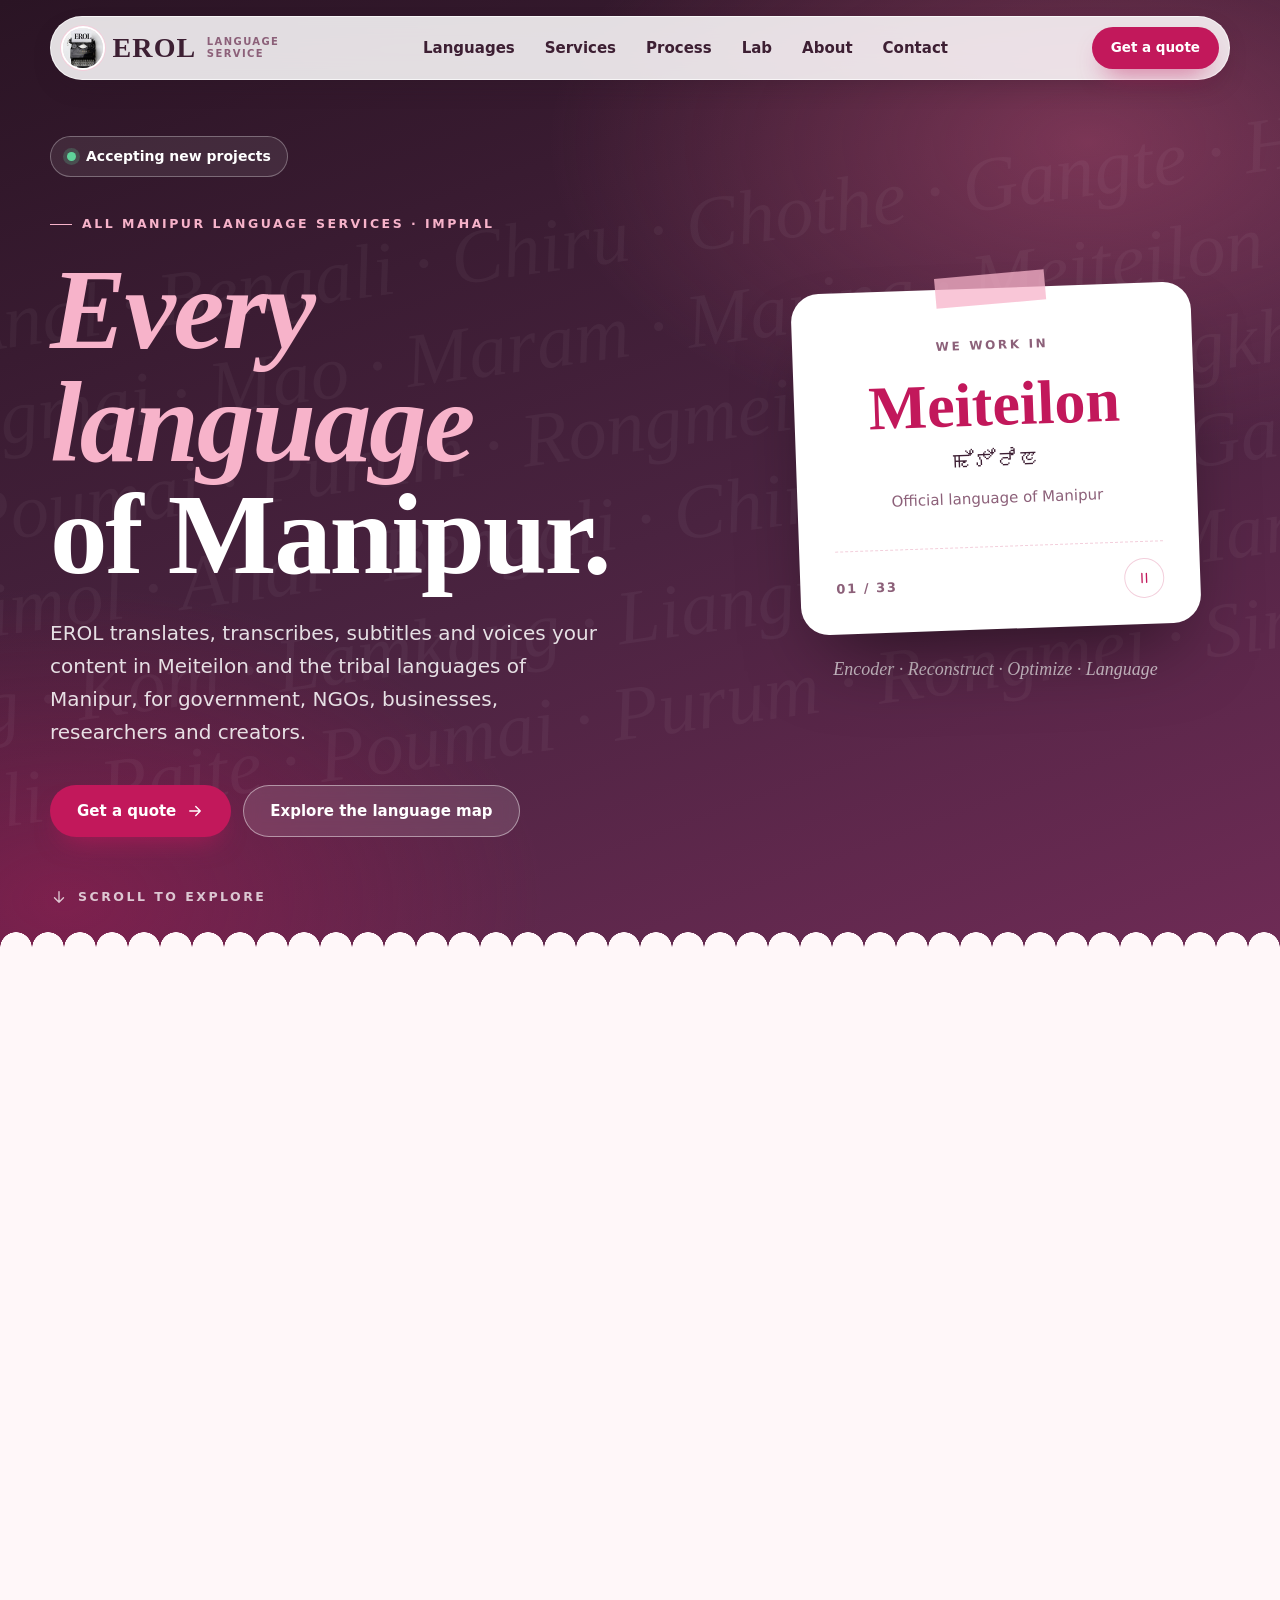
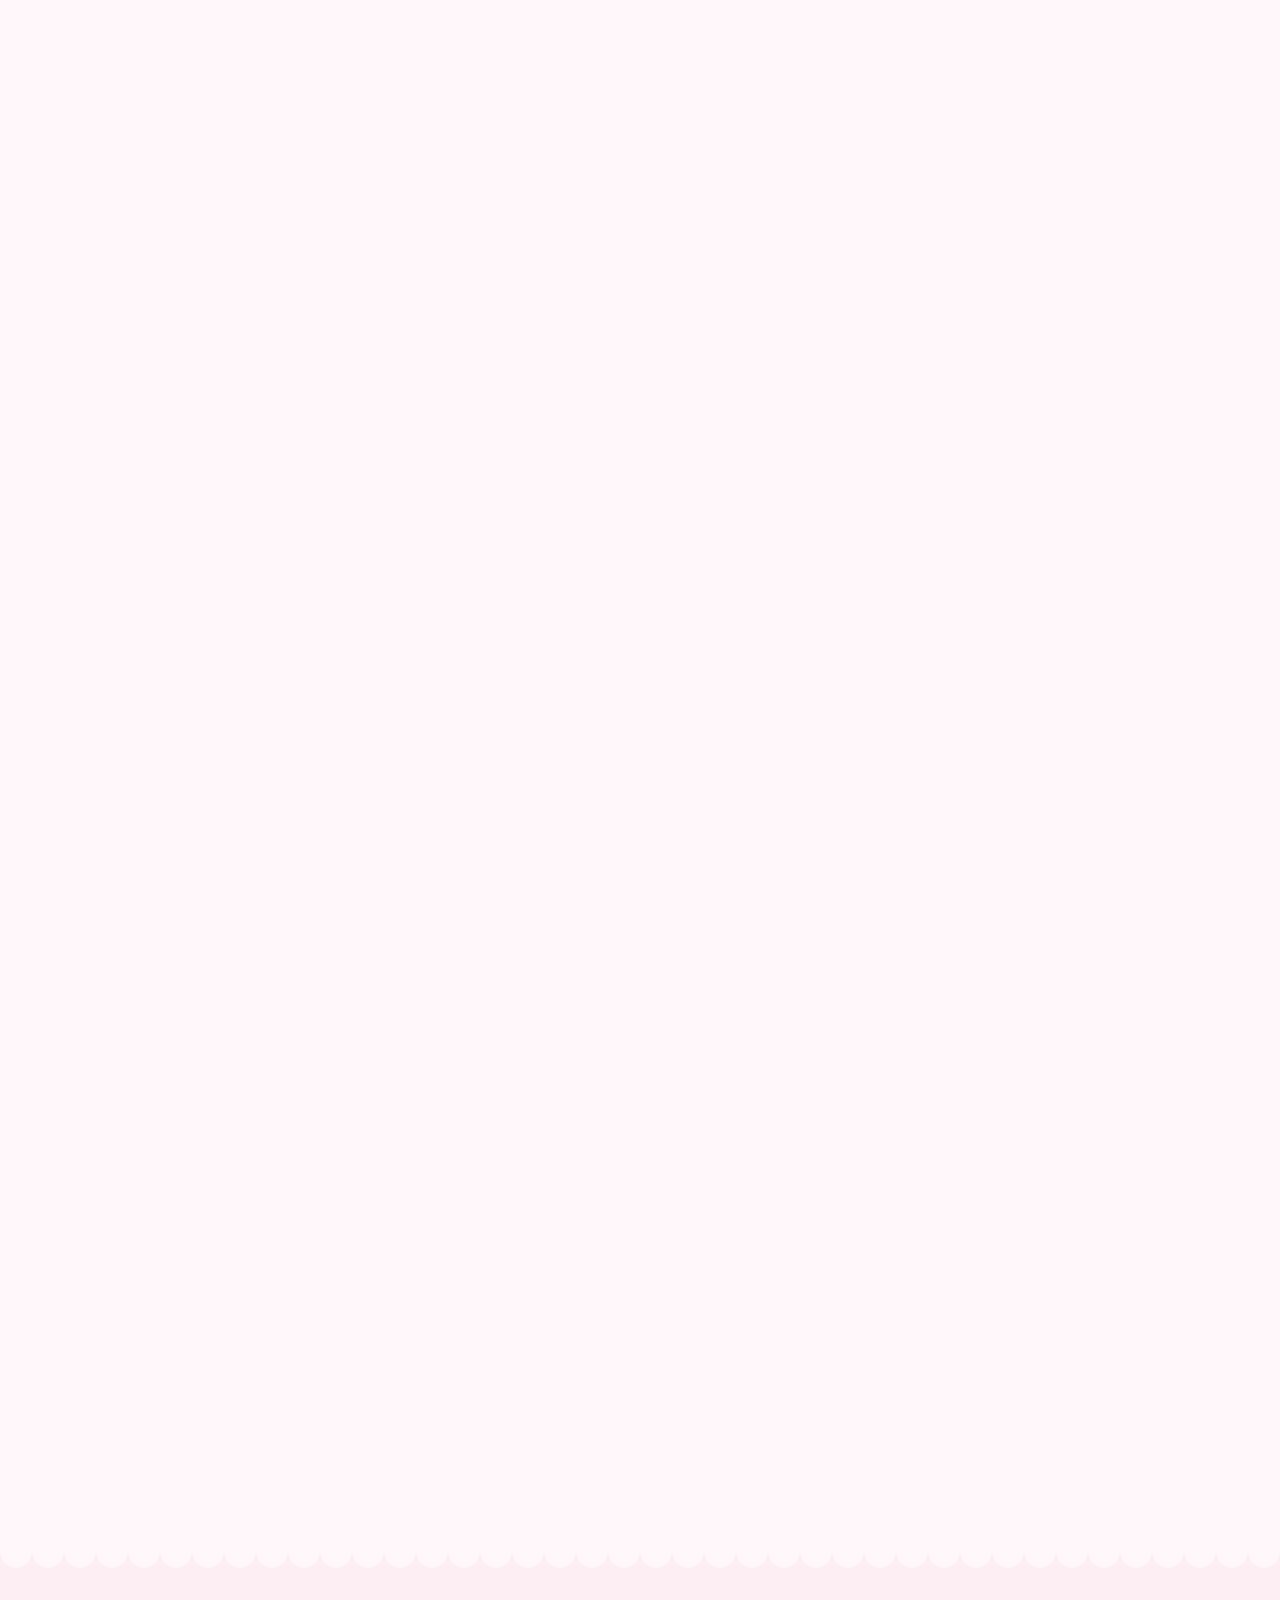
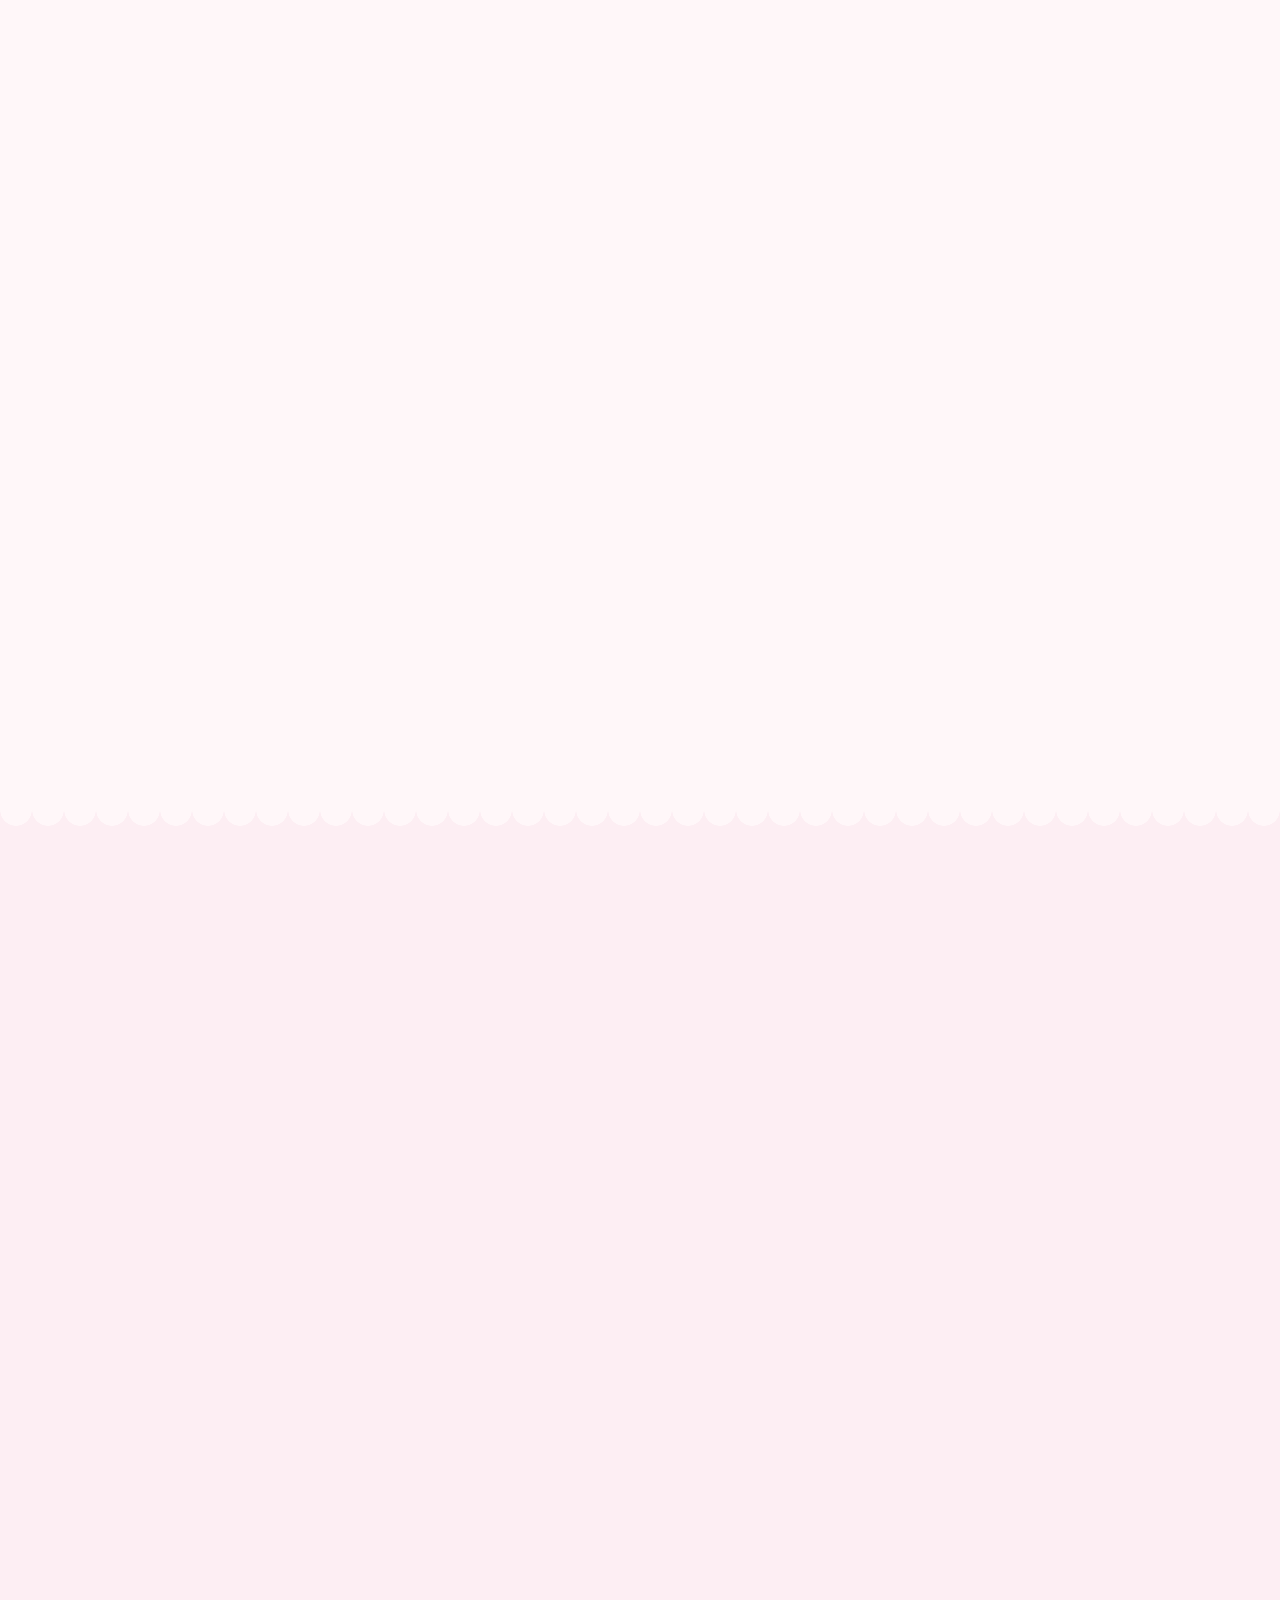
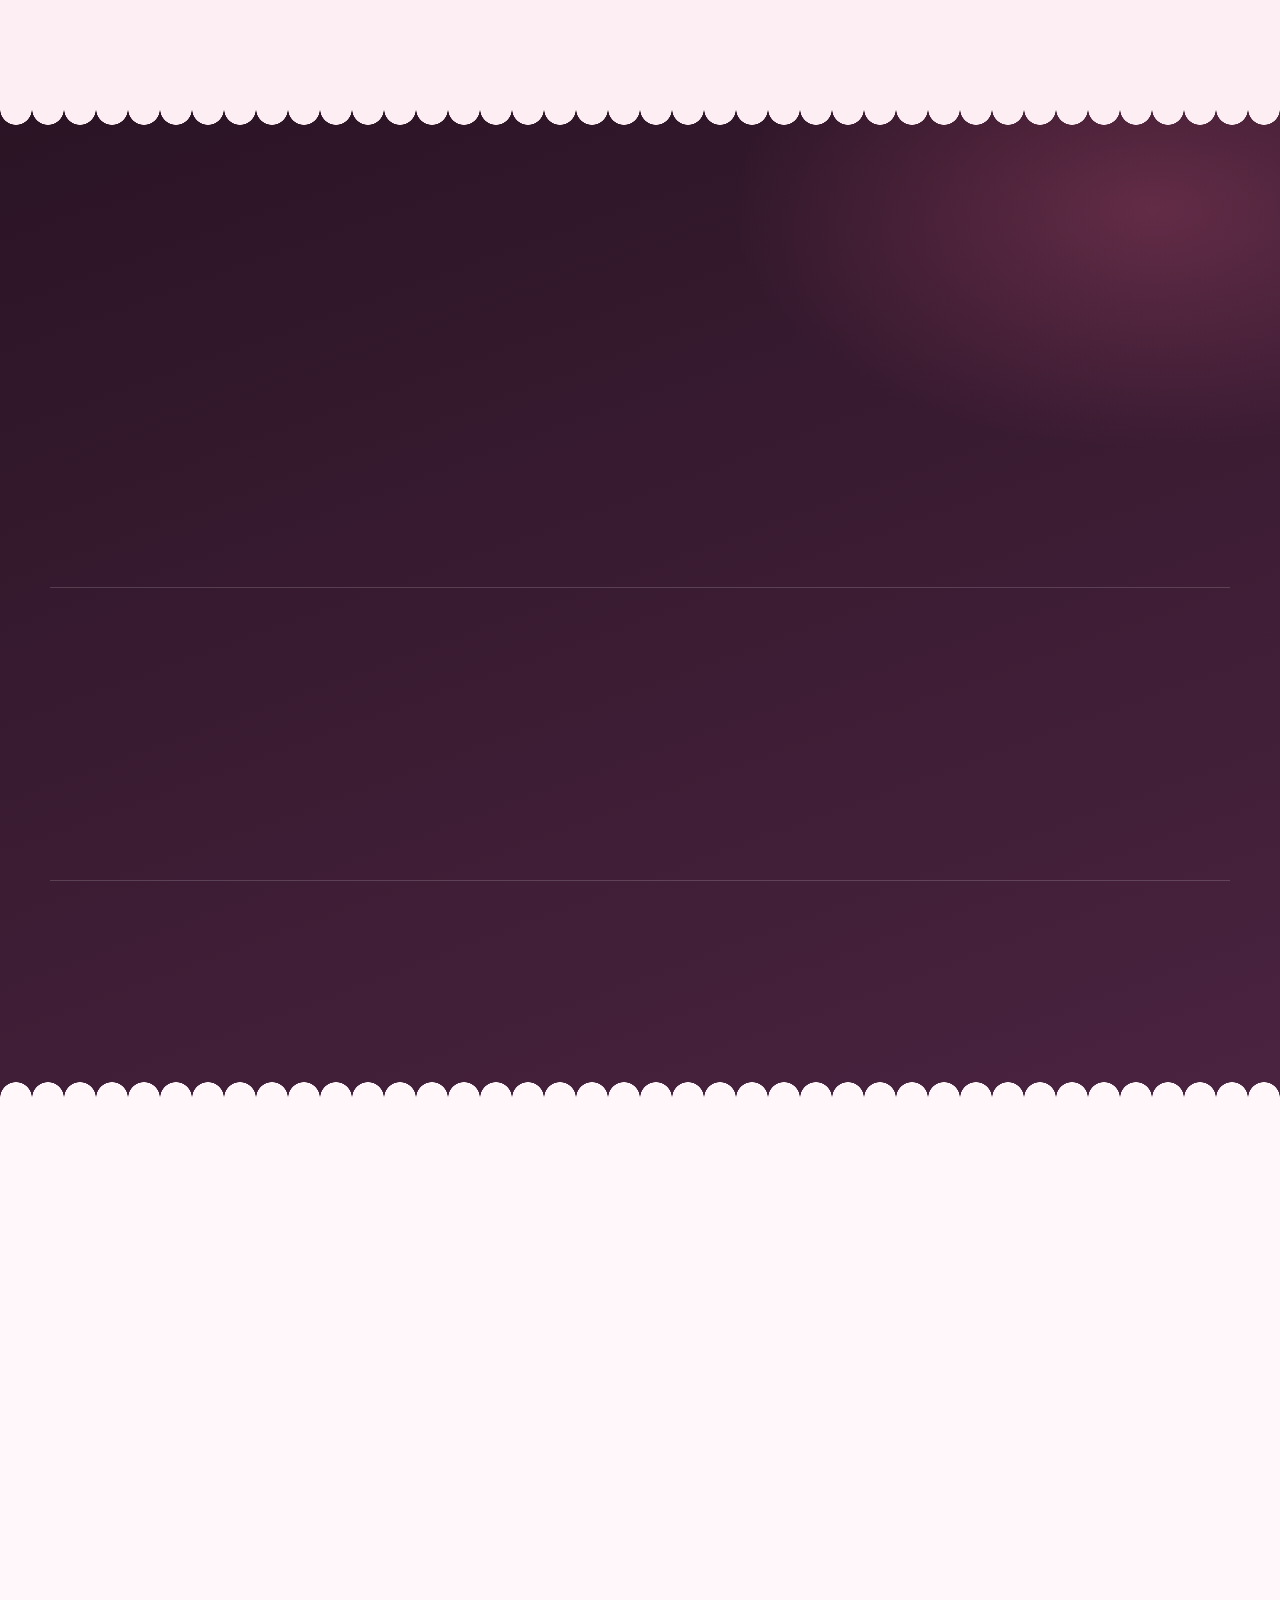
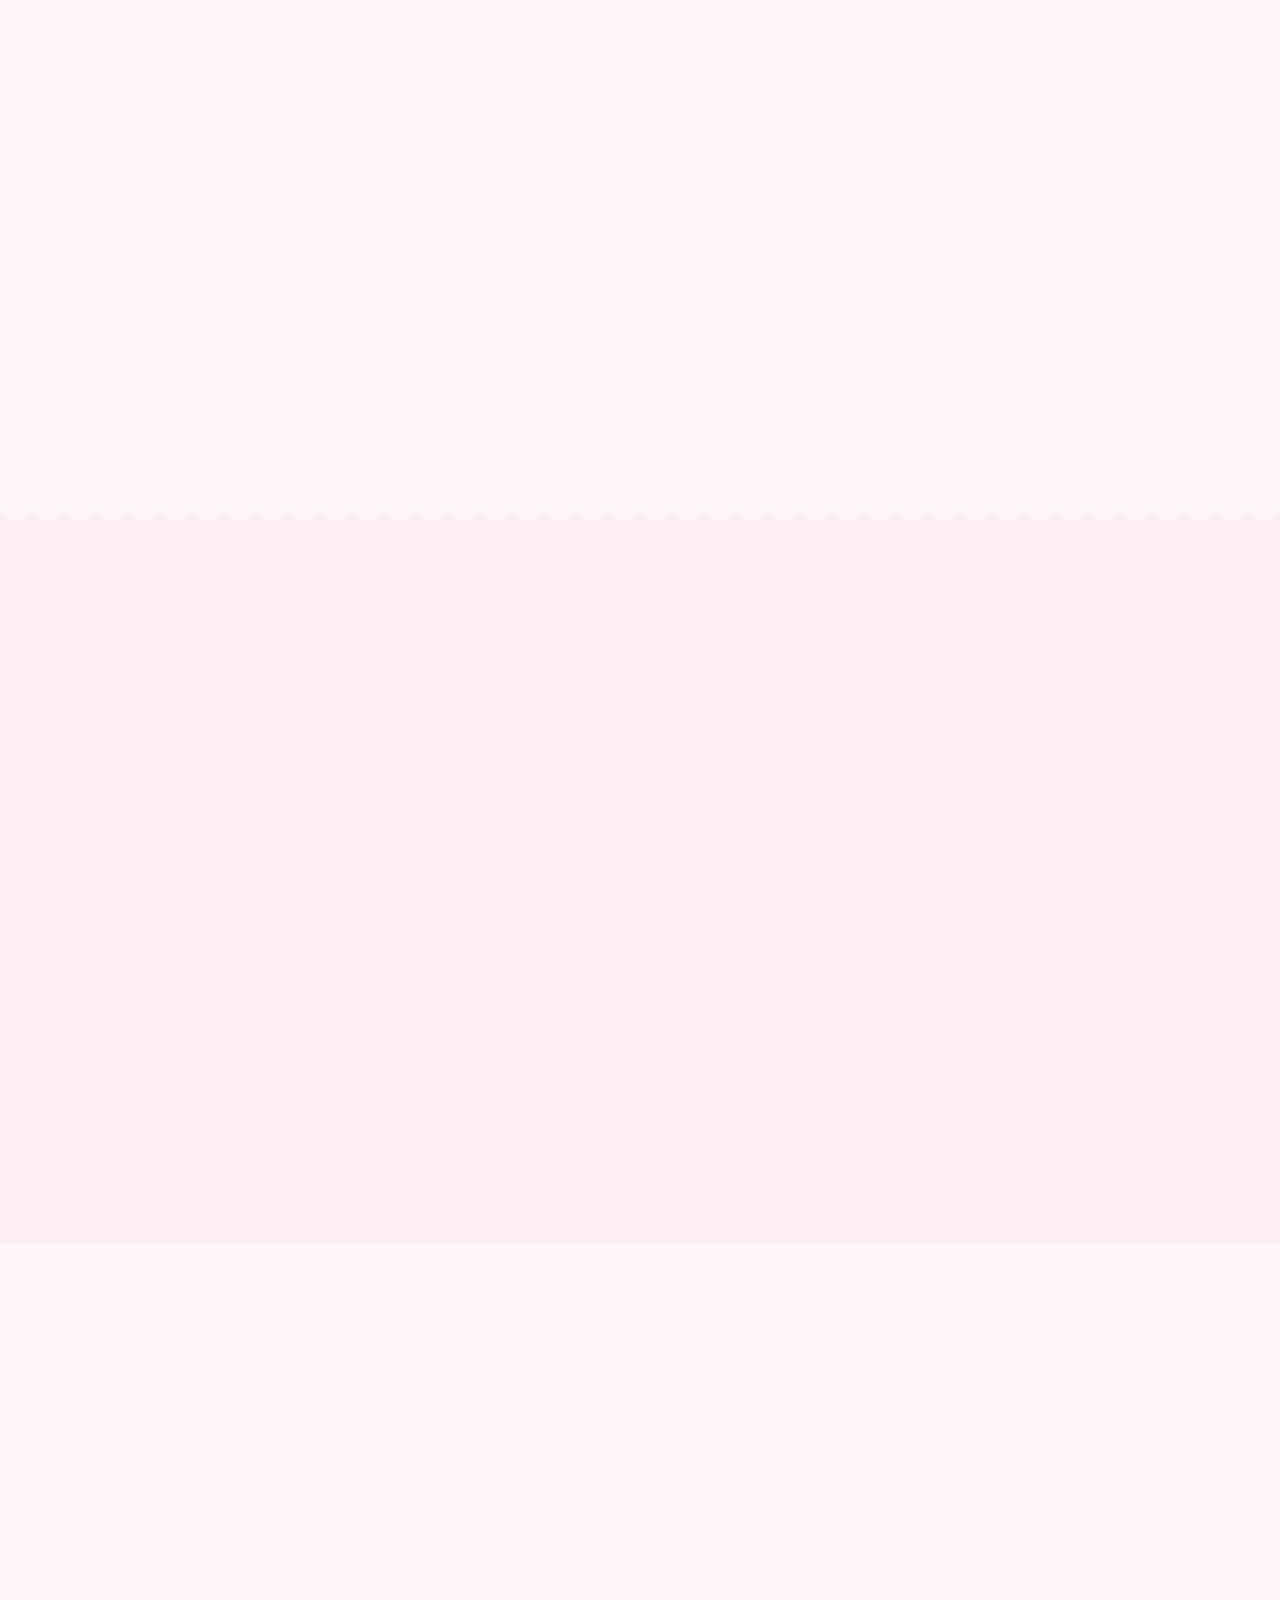
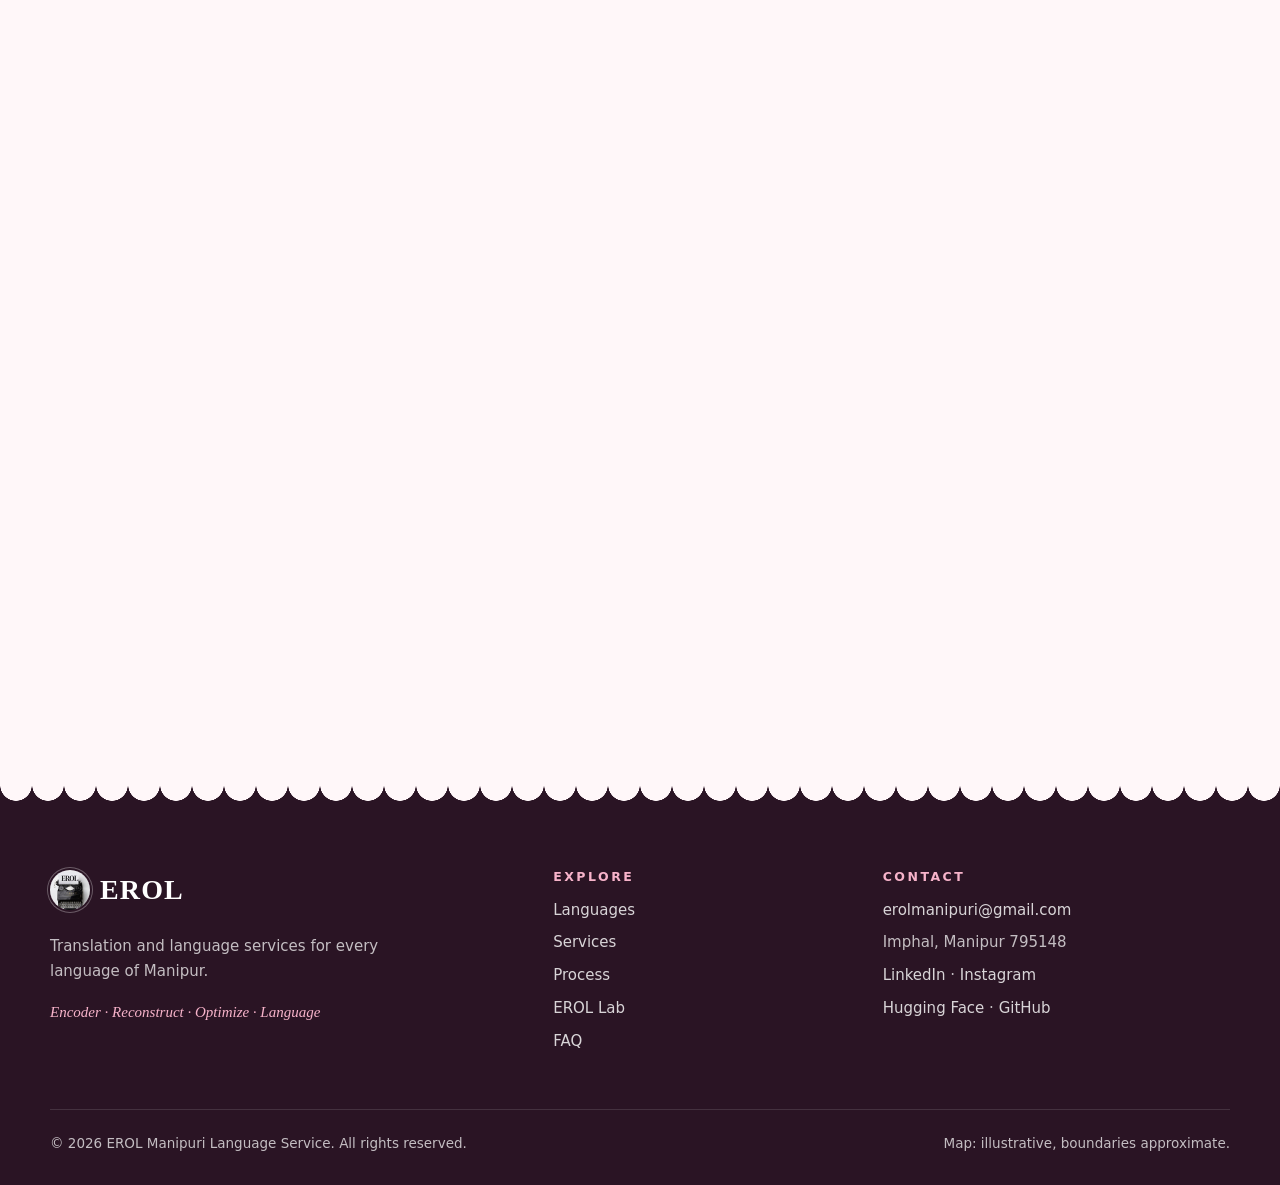
==== commit 8701eb16: "erol update" ====
--- a/index.html
+++ b/index.html
@@ -3,31 +3,48 @@
 <head>
   <meta charset="utf-8">
   <meta name="viewport" content="width=device-width, initial-scale=1">
-  <title>EROL — Manipuri Language Service</title>
-  <meta name="description" content="Manipuri (Meiteilon) translation, transcription, subtitling, proofreading, voiceover and localization from Imphal, Manipur — plus open language technology for Manipuri.">
-  <meta name="theme-color" content="#f5f1e8" media="(prefers-color-scheme: light)">
-  <meta name="theme-color" content="#121110" media="(prefers-color-scheme: dark)">
-  <link rel="icon" href="assets/favicon.svg" type="image/svg+xml">
+  <meta http-equiv="Content-Security-Policy" content="default-src 'self'; script-src 'self'; style-src 'self' https://fonts.googleapis.com; font-src https://fonts.gstatic.com; img-src 'self' data:; form-action mailto:; base-uri 'self'; object-src 'none'">
+  <meta name="referrer" content="strict-origin-when-cross-origin">
+
+  <title>EROL · Translation for every language of Manipur</title>
+  <meta name="description" content="EROL translates, transcribes, subtitles and voices content in Meiteilon (Manipuri) and the tribal languages of Manipur, including Tangkhul, Thadou, Rongmei, Paite, Hmar, Mao and Poumai. Based in Imphal.">
   <link rel="canonical" href="https://erolmni.github.io/">
+  <meta name="theme-color" content="#2a1424">
+
+  <link rel="icon" href="assets/favicon.png" type="image/png">
+  <link rel="apple-touch-icon" href="assets/apple-touch-icon.png">
+  <link rel="manifest" href="site.webmanifest">
 
   <meta property="og:type" content="website">
+  <meta property="og:site_name" content="EROL">
+  <meta property="og:locale" content="en_IN">
   <meta property="og:url" content="https://erolmni.github.io/">
-  <meta property="og:title" content="EROL — Manipuri Language Service">
-  <meta property="og:description" content="Accurate, culturally appropriate translation and localization for Manipuri (Meiteilon). Based in Imphal, Manipur.">
+  <meta property="og:title" content="EROL · Translation for every language of Manipur">
+  <meta property="og:description" content="Translation, transcription, subtitling and voiceover in Meiteilon and the tribal languages of Manipur. Based in Imphal.">
+  <meta property="og:image" content="https://erolmni.github.io/assets/og-image.jpg">
+  <meta property="og:image:width" content="1200">
+  <meta property="og:image:height" content="630">
+  <meta property="og:image:alt" content="EROL: translation for every language of Manipur">
+  <meta name="twitter:card" content="summary_large_image">
 
   <link rel="preconnect" href="https://fonts.googleapis.com">
   <link rel="preconnect" href="https://fonts.gstatic.com" crossorigin>
-  <link href="https://fonts.googleapis.com/css2?family=Fraunces:ital,opsz,wght@0,9..144,400;0,9..144,600;0,9..144,800;1,9..144,400;1,9..144,600&family=IBM+Plex+Mono:wght@400;500&family=Inter:wght@400;500;600&family=Noto+Sans+Meetei+Mayek:wght@400;600&display=swap" rel="stylesheet">
+  <link rel="stylesheet" href="https://fonts.googleapis.com/css2?family=Cormorant+Garamond:ital,wght@0,500;0,600;0,700;1,500;1,600&family=Raleway:wght@400;500;600;700&display=swap">
+  <link rel="stylesheet" href="https://fonts.googleapis.com/css2?family=Noto+Sans+Meetei+Mayek:wght@500&display=swap&text=%EA%AF%83%EA%AF%A9%EA%AF%87%EA%AF%82%EA%AF%A3%EA%AF%9F">
   <link rel="stylesheet" href="css/styles.css">
+  <script src="js/main.js" defer></script>
 
   <script type="application/ld+json">
   {
     "@context": "https://schema.org",
-    "@type": "Organization",
+    "@type": "ProfessionalService",
     "name": "EROL Manipuri Language Service",
     "alternateName": "EROL",
     "url": "https://erolmni.github.io/",
-    "description": "Manipuri (Meiteilon) translation and localization services.",
+    "logo": "https://erolmni.github.io/assets/icon-512.png",
+    "image": "https://erolmni.github.io/assets/og-image.jpg",
+    "description": "Translation, transcription, subtitling, voiceover and localization in Meiteilon (Manipuri) and the tribal languages of Manipur.",
+    "email": "erolmanipuri@gmail.com",
     "foundingDate": "2025",
     "address": {
       "@type": "PostalAddress",
@@ -36,6 +53,8 @@
       "postalCode": "795148",
       "addressCountry": "IN"
     },
+    "areaServed": { "@type": "State", "name": "Manipur" },
+    "knowsLanguage": ["Meitei", "Aimol", "Anal", "Bengali", "Chiru", "Chothe", "Gangte", "Hmar", "Inpui", "Kharam", "Koireng", "Kom", "Lamkang", "Liangmai", "Mao", "Maram", "Maring", "Mizo", "Monsang", "Moyon", "Nepali", "Paite", "Poumai", "Purum", "Rongmei", "Simte", "Tangkhul", "Tarao", "Thadou", "Thangal", "Vaiphei", "Zeme", "Zou", "English", "Hindi"],
     "sameAs": [
       "https://www.linkedin.com/company/erolmni",
       "https://www.instagram.com/erolmni/",
@@ -46,378 +65,636 @@
   </script>
 </head>
 <body>
+  <!-- Icon sprite -->
+  <svg class="sprite" aria-hidden="true" focusable="false">
+    <symbol id="i-arrow" viewBox="0 0 24 24"><path d="M5 12h14M13 6l6 6-6 6"/></symbol>
+    <symbol id="i-down" viewBox="0 0 24 24"><path d="M12 5v14M6 13l6 6 6-6"/></symbol>
+    <symbol id="i-pause" viewBox="0 0 24 24"><path d="M9 6v12M15 6v12"/></symbol>
+    <symbol id="i-play" viewBox="0 0 24 24"><path d="M8 5.5v13l10-6.5-10-6.5z"/></symbol>
+    <symbol id="i-search" viewBox="0 0 24 24"><circle cx="11" cy="11" r="6.5"/><path d="M20 20l-4.2-4.2"/></symbol>
+    <symbol id="i-pin" viewBox="0 0 24 24"><path d="M12 21s-6.5-5.6-6.5-11a6.5 6.5 0 0 1 13 0c0 5.4-6.5 11-6.5 11z"/><circle cx="12" cy="10" r="2.3"/></symbol>
+    <symbol id="i-mail" viewBox="0 0 24 24"><rect x="3" y="5" width="18" height="14" rx="2.5"/><path d="M4 7l8 6 8-6"/></symbol>
+    <symbol id="i-copy" viewBox="0 0 24 24"><rect x="8.5" y="8.5" width="11" height="11" rx="2.2"/><path d="M15.5 8.5V6.7a2.2 2.2 0 0 0-2.2-2.2H6.7a2.2 2.2 0 0 0-2.2 2.2v6.6a2.2 2.2 0 0 0 2.2 2.2h1.8"/></symbol>
+    <symbol id="i-check" viewBox="0 0 24 24"><path d="M5 12.5l4.5 4.5L19 7.5"/></symbol>
+    <symbol id="i-close" viewBox="0 0 24 24"><path d="M6 6l12 12M18 6L6 18"/></symbol>
+    <symbol id="i-swap" viewBox="0 0 24 24"><path d="M4 8h13M13 4l4 4-4 4"/><path d="M20 16H7m4-4-4 4 4 4"/></symbol>
+    <symbol id="i-file" viewBox="0 0 24 24"><path d="M14 3H7a2 2 0 0 0-2 2v14a2 2 0 0 0 2 2h10a2 2 0 0 0 2-2V8l-5-5z"/><path d="M14 3v5h5M9 13h6M9 17h4"/></symbol>
+    <symbol id="i-captions" viewBox="0 0 24 24"><rect x="3" y="5" width="18" height="14" rx="2.5"/><path d="M7 12h4m2 0h4M7 15.5h2m2 0h6"/></symbol>
+    <symbol id="i-pen" viewBox="0 0 24 24"><path d="M4 20h4L19 9l-4-4L4 16v4z"/><path d="M13.5 6.5l4 4"/></symbol>
+    <symbol id="i-mic" viewBox="0 0 24 24"><rect x="9" y="3" width="6" height="11" rx="3"/><path d="M5.5 11a6.5 6.5 0 0 0 13 0M12 17.5V21M8.5 21h7"/></symbol>
+    <symbol id="i-globe" viewBox="0 0 24 24"><circle cx="12" cy="12" r="9"/><path d="M3 12h18M12 3a14 14 0 0 1 0 18M12 3a14 14 0 0 0 0 18"/></symbol>
+    <symbol id="i-compass" viewBox="0 0 24 24"><circle cx="12" cy="12" r="9"/><path d="M15.5 8.5l-2 5-5 2 2-5 5-2z"/></symbol>
+    <symbol id="i-script" viewBox="0 0 24 24"><path d="M4 6h8M8 6v12M5 18h6"/><path d="M14 10h6M17 10c0 4-1.5 6.5-4 8M15 14c1.3 1.6 3 3 5 4"/></symbol>
+    <symbol id="i-wave" viewBox="0 0 24 24"><path d="M3 12h2M7 8v8M11 5v14M15 9v6M19 7v10M21 12h0"/></symbol>
+    <symbol id="i-landmark" viewBox="0 0 24 24"><path d="M3 9.5L12 4l9 5.5M5 10v8M9.5 10v8M14.5 10v8M19 10v8M3 20.5h18"/></symbol>
+    <symbol id="i-heart" viewBox="0 0 24 24"><path d="M12 20s-7.5-4.6-7.5-10.2A4.3 4.3 0 0 1 12 7.3a4.3 4.3 0 0 1 7.5 2.5C19.5 15.4 12 20 12 20z"/><path d="M8.5 12h2l1-2 1.5 4 1-2h1.5"/></symbol>
+    <symbol id="i-book" viewBox="0 0 24 24"><path d="M4 5.5A2.5 2.5 0 0 1 6.5 3H20v15H6.5A2.5 2.5 0 0 0 4 20.5v-15z"/><path d="M4 20.5A2.5 2.5 0 0 1 6.5 18H20v3H6.5"/></symbol>
+    <symbol id="i-hands" viewBox="0 0 24 24"><circle cx="8" cy="7" r="2.5"/><circle cx="16" cy="7" r="2.5"/><path d="M3.5 19c0-3 2-5.5 4.5-5.5s4 1.6 4 1.6 1.5-1.6 4-1.6 4.5 2.5 4.5 5.5"/></symbol>
+    <symbol id="i-scale" viewBox="0 0 24 24"><path d="M12 4v16M7 20h10M5 7h14"/><path d="M5 7l-3 6a3 3 0 0 0 6 0L5 7zM19 7l-3 6a3 3 0 0 0 6 0l-3-6z"/></symbol>
+    <symbol id="i-film" viewBox="0 0 24 24"><rect x="3" y="4" width="18" height="16" rx="2.5"/><path d="M7 4v16M17 4v16M3 9h4m10 0h4M3 15h4m10 0h4"/></symbol>
+    <symbol id="i-bag" viewBox="0 0 24 24"><path d="M5 8h14l-1 12H6L5 8z"/><path d="M9 8V6.5a3 3 0 0 1 6 0V8"/></symbol>
+    <symbol id="i-chip" viewBox="0 0 24 24"><rect x="6" y="6" width="12" height="12" rx="2"/><path d="M9.5 9.5h5v5h-5zM9 3v3m6-3v3M9 18v3m6-3v3M3 9h3m-3 6h3m12-6h3m-3 6h3"/></symbol>
+    <symbol id="i-shield" viewBox="0 0 24 24"><path d="M12 3l7.5 3v5.5c0 4.6-3.2 8.3-7.5 9.5-4.3-1.2-7.5-4.9-7.5-9.5V6L12 3z"/><path d="M8.8 12l2.2 2.2 4.3-4.4"/></symbol>
+    <symbol id="i-users" viewBox="0 0 24 24"><circle cx="9" cy="8" r="3.2"/><path d="M3 19.5c0-3.3 2.7-5.5 6-5.5s6 2.2 6 5.5"/><path d="M15.5 4.9a3.2 3.2 0 0 1 0 6.2M17.5 14.3c2.1.6 3.5 2.6 3.5 5.2"/></symbol>
+    <symbol id="i-list" viewBox="0 0 24 24"><path d="M9 6h11M9 12h11M9 18h11"/><path d="M4 6h.01M4 12h.01M4 18h.01"/></symbol>
+    <symbol id="i-linkedin" viewBox="0 0 24 24"><rect x="3" y="3" width="18" height="18" rx="3.5"/><path d="M8 10.5V16M8 7.8v.01M11.5 16v-5.5M11.5 13c0-1.6 1-2.6 2.4-2.6 1.4 0 2.1.9 2.1 2.6V16"/></symbol>
+    <symbol id="i-instagram" viewBox="0 0 24 24"><rect x="3.5" y="3.5" width="17" height="17" rx="5"/><circle cx="12" cy="12" r="3.8"/><path d="M17 7h.01"/></symbol>
+    <symbol id="i-github" viewBox="0 0 24 24"><path d="M9 19c-4 1.3-4-2-5.6-2.5M14.6 21v-3.4c0-1 .1-1.4-.5-2 2.8-.3 5.4-1.4 5.4-6 0-1.2-.4-2.3-1.2-3.2.1-.3.5-1.5-.1-3.1 0 0-1-.3-3.3 1.2a11.4 11.4 0 0 0-6 0C6.6 3 5.6 3.3 5.6 3.3c-.6 1.6-.2 2.8-.1 3.1-.8.9-1.2 2-1.2 3.2 0 4.6 2.6 5.7 5.4 6-.6.6-.6 1.2-.5 2V21"/></symbol>
+    <symbol id="i-hf" viewBox="0 0 24 24"><circle cx="12" cy="12" r="8.5"/><path d="M8.6 10.2v.01M15.4 10.2v.01M8.5 14c1 1.4 2.2 2 3.5 2s2.5-.6 3.5-2"/></symbol>
+  </svg>
+
   <a class="skip-link" href="#main">Skip to content</a>
-
-  <header class="site-header">
-    <div class="container nav">
-      <a href="#top" class="brand" aria-label="EROL — home">
-        <span class="brand-mark">EROL</span>
-        <span class="brand-sub">Manipuri Language Service</span>
+  <div class="progress" aria-hidden="true"><span class="progress-bar"></span></div>
+
+  <!-- Navigation -->
+  <header class="nav-wrap">
+    <nav class="nav" aria-label="Main">
+      <a class="brand" href="#top" aria-label="EROL, back to top">
+        <img class="brand-mark" src="assets/erol-mark.jpg" alt="" width="40" height="40">
+        <span class="brand-name">EROL</span>
+        <span class="brand-sub">Language<br>Service</span>
       </a>
-
-      <button class="nav-toggle" type="button" aria-expanded="false" aria-controls="nav-menu">
+      <ul class="nav-links" id="nav-links">
+        <li><a href="#languages">Languages</a></li>
+        <li><a href="#services">Services</a></li>
+        <li><a href="#process">Process</a></li>
+        <li><a href="#lab">Lab</a></li>
+        <li><a href="#about">About</a></li>
+        <li><a href="#contact">Contact</a></li>
+      </ul>
+      <a class="btn btn-primary btn-sm nav-cta" href="#contact">Get a quote</a>
+      <button class="nav-toggle" type="button" aria-expanded="false" aria-controls="nav-links">
         <span class="sr-only">Menu</span>
         <span class="nav-toggle-bar" aria-hidden="true"></span>
         <span class="nav-toggle-bar" aria-hidden="true"></span>
       </button>
-
-      <nav id="nav-menu" class="nav-menu" aria-label="Main">
-        <a href="#services">Services</a>
-        <a href="#process">Process</a>
-        <a href="#lab">EROL Lab</a>
-        <a href="#about">About</a>
-        <a href="#contact" class="btn btn-small">Get a quote</a>
-      </nav>
-    </div>
-    <div class="stripes" aria-hidden="true">
-      <span></span><span></span><span></span><span></span><span></span><span></span><span></span>
-    </div>
+    </nav>
   </header>
 
   <main id="main">
     <!-- Hero -->
     <section class="hero" id="top">
+      <div class="hero-texture" aria-hidden="true">
+        <p>Aimol · Anal · Bengali · Chiru · Chothe · Gangte · Hmar · Inpui · Kharam · Koireng · Kom</p>
+        <p>Lamkang · Liangmai · Mao · Maram · Maring · Meiteilon · Mizo · Monsang · Moyon · Nepali</p>
+        <p>Paite · Poumai · Purum · Rongmei · Simte · Tangkhul · Tarao · Thadou · Thangal · Vaiphei</p>
+        <p>Zeme · Zou · Aimol · Anal · Bengali · Chiru · Chothe · Gangte · Hmar · Inpui · Kharam</p>
+        <p>Koireng · Kom · Lamkang · Liangmai · Mao · Maram · Maring · Meiteilon · Mizo · Monsang</p>
+        <p>Moyon · Nepali · Paite · Poumai · Purum · Rongmei · Simte · Tangkhul · Tarao · Thadou</p>
+      </div>
+
       <div class="container hero-grid">
         <div class="hero-copy">
-          <p class="eyebrow">Imphal, Manipur &middot; Est. 2025</p>
-          <h1>
-            Manipuri for your
-            <span class="sr-only">documents, website, videos and campaigns</span>
-            <span class="typed-wrap" aria-hidden="true"><span class="typed" data-words='["documents", "website", "videos", "app", "campaigns", "podcasts"]'>documents</span><span class="caret"></span></span>
-          </h1>
-          <p class="lede">
-            EROL delivers accurate, culturally appropriate translation and localization between
-            Manipuri (Meiteilon), English and other languages, for businesses, government agencies
-            and content creators.
+          <p class="status"><span class="status-dot" aria-hidden="true"></span> Accepting new projects</p>
+          <p class="eyebrow eyebrow-light">All Manipur language services · Imphal</p>
+          <h1><em>Every language</em> of Manipur.</h1>
+          <p class="hero-lede">
+            EROL translates, transcribes, subtitles and voices your content in Meiteilon and the
+            tribal languages of Manipur, for government, NGOs, businesses, researchers and creators.
           </p>
           <div class="hero-actions">
-            <a class="btn" href="#contact">Request a quote</a>
-            <a class="btn btn-ghost" href="#services">Explore services</a>
+            <a class="btn btn-primary" href="#contact">Get a quote <svg class="icon" aria-hidden="true"><use href="#i-arrow"/></svg></a>
+            <a class="btn btn-glass" href="#languages">Explore the language map</a>
           </div>
         </div>
 
-        <div class="hero-visual">
-          <div class="platen" aria-hidden="true"></div>
-          <figure class="sheet">
-            <p class="sheet-label">Language profile</p>
-            <p class="mayek" lang="mni-Mtei">&#xABC3;&#xABE9;&#xABC7;&#xABE9;&#xABC2;&#xABE3;&#xABDF;</p>
-            <figcaption class="sheet-caption">Meiteilon, the language of Manipur</figcaption>
-            <dl class="sheet-meta">
-              <div><dt>Scripts</dt><dd>Meetei Mayek &middot; Bengali</dd></div>
-              <div><dt>Pairs</dt><dd>Manipuri &#8644; English + more</dd></div>
-              <div><dt>Based in</dt><dd>Imphal, Manipur</dd></div>
-              <div><dt>Since</dt><dd>2025</dd></div>
-            </dl>
+        <div class="hero-side">
+          <figure class="hello-card" aria-labelledby="hello-label">
+            <span class="tape" aria-hidden="true"></span>
+            <p class="hello-label" id="hello-label">We work in</p>
+            <p class="hello-word" id="hello-word">Meiteilon</p>
+            <p class="hello-native" id="hello-native" lang="mni-Mtei">&#xABC3;&#xABE9;&#xABC7;&#xABE9;&#xABC2;&#xABE3;&#xABDF;</p>
+            <p class="hello-where" id="hello-where">Main language of the Imphal valley</p>
+            <div class="hello-foot">
+              <span class="hello-count" id="hello-count" aria-hidden="true">01 / 33</span>
+              <button class="hello-toggle" id="hello-toggle" type="button" aria-pressed="false">
+                <svg class="icon icon-pause" aria-hidden="true"><use href="#i-pause"/></svg>
+                <svg class="icon icon-play" aria-hidden="true"><use href="#i-play"/></svg>
+                <span class="sr-only">Pause the language slideshow</span>
+              </button>
+            </div>
           </figure>
+          <p class="hero-motto">Encoder · Reconstruct · Optimize · Language</p>
         </div>
       </div>
-    </section>
-
-    <div class="ticker" aria-hidden="true">
-      <div class="container ticker-inner">
-        <span>Translation</span><span>Transcription</span><span>Subtitling</span><span>Proofreading</span><span>Editing</span><span>Cultural consulting</span><span>Voiceover</span><span>Localization</span>
-      </div>
-    </div>
+
+      <a class="scroll-cue" href="#languages"><svg class="icon" aria-hidden="true"><use href="#i-down"/></svg> Scroll to explore</a>
+      <span class="scallop scallop-up" aria-hidden="true"></span>
+    </section>
+
+    <!-- Languages & map -->
+    <section class="section" id="languages" aria-labelledby="languages-title">
+      <div class="container">
+        <header class="section-head section-head-center reveal">
+          <p class="eyebrow">Languages of Manipur</p>
+          <h2 id="languages-title">One state, <em>many voices</em></h2>
+          <p class="section-lede">
+            We work in Meiteilon, the official language of Manipur, and in the languages of every hill
+            community. Select a district or a language to see where it is mainly spoken.
+          </p>
+        </header>
+
+        <ul class="stats reveal" aria-label="EROL at a glance">
+          <li><strong>33</strong><span>languages of Manipur</span></li>
+          <li><strong>16</strong><span>districts covered</span></li>
+          <li><strong>4</strong><span>scripts: Latin, Meetei Mayek, Bengali, Devanagari</span></li>
+          <li><strong>+2</strong><span>partner languages: English and Hindi</span></li>
+        </ul>
+
+        <div class="map-card reveal">
+          <div class="map-frame" id="map-frame">
+            <svg class="map" id="map" viewBox="0 0 520 599" role="img" aria-labelledby="map-title map-desc">
+              <title id="map-title">Map of Manipur's 16 districts</title>
+              <desc id="map-desc">Districts of Manipur coloured individually, with the main languages of each district listed beside the map. The EROL office is marked in Imphal.</desc>
+              <path class="district" id="d-bishnupur" data-district="Bishnupur" d="M234.6 308.1L242.7 306.4L253.0 312.3L262.9 306.7L264.9 318.4L268.3 319.7L264.9 330.0L261.8 332.1L254.5 329.3L252.2 323.7L244.3 326.7L243.0 331.6L247.3 337.4L244.9 345.1L253.2 347.4L251.5 352.4L257.7 355.8L258.1 358.8L263.8 351.4L260.5 361.4L266.4 363.9L259.3 368.0L259.8 373.0L263.0 374.0L267.2 379.6L264.3 382.8L266.6 385.9L254.0 405.5L256.8 409.1L254.4 410.8L258.0 420.4L257.4 428.3L261.3 428.3L257.8 431.9L261.4 434.7L258.6 436.5L258.6 441.2L261.7 441.3L262.2 447.7L259.5 442.6L257.9 443.4L256.9 442.8L257.8 441.2L253.9 441.1L253.6 437.5L256.4 437.2L253.3 434.3L256.8 433.2L254.3 432.1L254.0 425.7L249.2 426.5L249.1 430.0L246.9 426.9L245.9 432.0L245.4 425.8L237.4 426.9L240.0 422.3L233.9 420.4L235.2 417.0L237.4 420.6L238.0 418.2L239.3 421.2L244.9 421.3L246.7 416.4L238.4 413.1L243.5 403.9L238.1 404.6L239.6 408.3L235.6 408.8L235.6 413.3L227.9 411.2L225.3 414.7L221.9 409.3L219.2 412.9L214.1 413.9L213.9 406.1L223.1 387.1L223.8 362.7L221.8 359.8L225.6 347.9L224.4 346.9L224.4 345.1L225.1 342.8L226.5 342.7L228.7 324.9L234.1 321.4L234.6 308.1ZM262.8 448.9L265.9 451.2L263.2 454.1L264.1 451.5L262.8 448.9Z"/>
+              <path class="district" id="d-chandel" data-district="Chandel" d="M261.3 474.5L265.0 477.3L271.4 475.7L268.9 473.4L272.4 460.0L269.1 458.8L267.1 454.6L269.9 453.6L266.1 447.4L272.1 447.2L271.4 441.9L268.9 441.8L272.1 435.8L269.7 429.4L271.2 428.5L270.7 425.0L272.4 420.6L275.0 422.0L273.7 418.6L276.3 421.3L275.1 410.4L277.6 410.7L278.8 407.1L279.3 411.8L281.0 407.7L286.0 406.4L281.3 403.7L287.7 401.9L282.9 400.4L289.7 397.8L289.4 391.3L287.7 391.0L291.2 381.5L291.2 386.1L295.7 387.0L294.3 393.9L298.8 392.6L303.0 399.5L299.3 399.3L304.0 399.8L305.2 402.9L311.5 398.4L317.5 406.1L329.0 407.6L332.6 414.7L343.0 419.4L344.6 445.2L358.7 456.0L361.2 462.8L356.9 498.0L373.0 504.2L373.6 514.2L369.3 523.5L365.9 522.3L368.7 529.1L354.6 552.9L355.0 561.2L349.3 562.8L345.5 588.1L342.1 587.6L341.9 592.1L339.0 593.0L334.0 591.2L328.2 575.1L314.6 575.7L312.2 568.4L305.4 563.3L293.5 564.1L284.6 557.3L270.1 555.0L260.2 561.7L245.5 563.3L235.2 549.9L231.5 539.1L226.3 538.2L236.3 508.7L237.6 496.9L253.6 481.5L257.8 472.7L260.8 475.0L261.3 474.5Z"/>
+              <path class="district" id="d-churachandpur" data-district="Churachandpur" d="M261.3 474.5L260.8 475.0L257.8 472.7L253.6 481.5L237.6 496.9L236.3 508.7L226.2 537.9L226.5 541.1L192.7 536.6L188.4 549.1L183.4 552.6L174.3 545.9L171.6 553.0L158.7 558.4L146.2 547.7L146.8 542.2L138.0 532.5L133.2 517.6L122.0 512.3L127.1 481.8L151.0 461.5L154.7 424.7L118.6 419.1L114.2 413.7L117.4 399.0L124.0 393.3L126.3 383.0L131.0 378.8L124.0 373.4L125.1 360.8L128.0 358.6L142.5 369.5L148.8 358.9L154.2 364.9L160.6 361.5L166.2 364.4L168.5 358.2L176.7 353.0L184.6 361.4L193.9 348.6L199.9 353.1L203.6 348.2L213.9 346.6L218.8 348.9L221.0 344.1L224.4 345.1L224.4 346.9L225.6 347.9L221.8 359.8L223.8 362.7L223.1 387.1L213.9 406.1L214.1 413.9L219.2 412.9L221.9 409.3L225.3 414.7L227.9 411.2L235.6 413.3L235.6 408.8L239.6 408.3L238.1 404.6L243.5 403.9L238.4 413.1L246.7 416.4L244.9 421.3L239.3 421.2L238.0 418.2L237.4 420.6L235.2 417.0L233.9 420.4L240.0 422.3L237.4 426.9L245.4 425.8L245.9 432.0L246.9 426.9L249.1 430.0L249.2 426.5L254.0 425.7L254.3 432.1L256.8 433.2L253.3 434.3L256.4 437.2L253.6 437.5L253.9 441.1L257.8 441.2L256.9 442.8L257.9 443.4L259.5 442.6L264.1 451.5L260.0 466.3L266.0 469.3L261.3 474.5Z"/>
+              <path class="district" id="d-imphal-east" data-district="Imphal East" d="M283.6 312.9L281.4 303.1L284.7 287.6L281.4 284.8L285.2 277.8L277.4 271.3L278.6 269.1L271.6 269.0L277.4 262.3L273.5 261.8L271.0 253.5L276.3 252.6L275.3 256.0L286.2 256.6L289.4 251.4L285.4 250.0L290.0 247.7L286.8 244.0L291.6 244.1L294.0 251.3L296.3 248.2L295.3 241.1L287.3 239.8L287.2 235.5L298.1 238.9L295.4 234.1L299.2 234.3L300.9 240.0L304.5 238.2L306.5 224.9L299.9 226.2L306.2 223.0L305.3 210.2L308.2 207.5L308.6 217.0L314.3 220.1L309.2 220.7L309.0 224.5L312.2 222.9L314.9 226.0L310.1 226.7L309.5 228.9L314.0 230.1L309.2 232.0L308.6 235.8L312.6 234.0L312.0 239.4L316.6 240.1L313.5 242.4L317.5 244.4L316.7 262.0L324.9 260.2L326.3 255.6L335.0 249.7L335.4 244.8L339.2 249.9L331.1 262.8L329.5 270.9L325.2 272.2L329.1 280.2L325.2 281.5L320.1 304.9L316.3 306.4L317.7 310.3L314.9 312.4L318.0 312.9L315.7 321.1L319.3 317.3L323.4 322.3L310.0 329.0L307.8 327.1L303.6 334.6L301.1 323.4L293.1 329.9L288.5 328.5L287.1 324.1L289.8 321.4L285.0 316.0L283.6 312.9Z"/>
+              <path class="district" id="d-imphal-west" data-district="Imphal West" d="M277.6 236.2L281.1 234.6L276.3 252.6L271.0 253.5L273.5 261.8L277.4 262.3L271.6 269.0L278.6 269.1L277.4 271.3L285.2 277.8L281.4 284.8L284.7 287.6L281.4 303.1L283.7 312.8L273.2 319.3L273.3 327.1L281.3 330.3L281.9 335.3L279.4 334.0L268.7 345.7L275.2 347.0L273.3 353.5L275.2 359.0L272.1 365.2L275.5 364.9L263.9 366.2L263.0 374.0L259.8 373.0L259.3 368.0L266.4 363.9L260.5 361.4L263.8 351.4L258.1 358.8L257.7 355.8L251.5 352.4L253.2 347.4L244.9 345.1L247.3 337.4L243.0 331.6L244.3 326.7L252.2 323.7L254.5 329.3L261.8 332.1L264.9 330.0L268.3 319.7L264.9 318.4L262.9 306.7L253.0 312.3L242.7 306.4L234.6 308.1L241.2 298.5L238.0 286.1L245.7 276.2L245.2 267.0L256.4 246.7L256.9 238.8L261.4 236.9L265.6 228.6L268.0 229.2L276.0 233.6L268.0 243.5L274.3 246.8L277.6 236.2Z"/>
+              <path class="district" id="d-jiribam" data-district="Jiribam" d="M64.4 289.2L80.4 302.5L77.5 312.2L71.3 317.9L75.8 319.3L73.7 322.7L72.4 327.2L76.5 328.1L73.4 331.1L77.4 338.4L73.9 342.1L76.1 352.7L71.9 355.1L72.7 360.5L68.4 360.2L70.2 362.2L64.6 370.9L49.0 365.2L38.9 359.5L43.6 355.4L34.2 350.8L37.9 346.5L35.5 343.0L38.7 341.4L37.6 334.9L41.1 334.0L43.6 326.9L39.6 326.2L34.9 316.7L38.6 316.1L44.6 306.1L41.9 304.4L42.5 294.1L45.1 284.0L48.6 281.5L47.7 285.0L53.4 284.4L56.4 291.5L63.4 286.9L64.4 289.2Z"/>
+              <path class="district" id="d-kakching" data-district="Kakching" d="M263.0 374.0L263.9 366.2L275.5 364.9L278.1 358.0L287.6 357.7L289.2 364.8L305.4 369.3L307.2 376.1L306.5 376.4L306.7 378.8L304.4 379.7L306.4 385.0L304.7 388.5L306.7 396.6L314.3 394.5L311.5 398.4L305.2 402.9L304.0 399.8L299.3 399.3L303.0 399.5L298.8 392.6L294.3 393.9L295.7 387.0L291.2 386.1L291.2 381.5L287.7 391.0L289.4 391.3L289.7 397.8L282.9 400.4L287.7 401.9L281.3 403.7L286.0 406.4L281.0 407.7L279.3 411.8L278.8 407.1L277.6 410.7L275.1 410.4L276.3 421.3L273.7 418.6L275.0 422.0L272.4 420.6L270.7 425.0L271.2 428.5L269.7 429.4L272.1 435.8L268.9 441.8L271.4 441.9L272.1 447.2L266.1 447.4L269.9 453.6L267.1 454.6L269.1 458.8L272.4 460.0L268.9 473.4L271.4 475.7L265.0 477.3L261.3 474.5L266.0 469.3L260.0 466.3L263.2 454.1L265.9 451.2L262.2 447.8L261.7 441.3L258.6 441.2L258.6 436.5L261.4 434.7L257.8 431.9L261.3 428.3L257.4 428.3L258.0 420.4L254.4 410.8L256.8 409.1L254.0 405.5L266.6 385.9L264.3 382.8L267.2 379.6L263.0 374.0Z"/>
+              <path class="district" id="d-kamjong" data-district="Kamjong" d="M408.6 378.3L404.2 376.4L407.5 367.2L395.5 366.8L396.2 361.7L389.7 359.9L381.5 350.5L376.5 352.1L371.7 345.2L361.3 345.7L350.0 340.6L358.0 342.7L357.1 333.4L353.0 328.1L354.4 314.2L350.0 308.5L352.0 297.9L346.7 289.2L338.7 286.7L342.7 278.2L340.5 265.4L345.4 261.1L348.5 247.4L355.7 242.4L364.2 242.8L382.1 236.7L396.0 228.8L414.0 228.8L430.8 218.9L452.7 213.7L475.9 192.1L488.1 187.9L511.8 188.7L514.0 212.7L509.1 224.3L500.3 234.5L505.3 245.0L501.9 246.6L497.8 259.3L489.0 265.0L481.7 275.3L477.8 293.7L480.8 301.5L470.9 316.2L466.6 316.4L465.8 311.2L464.3 317.3L457.0 315.8L453.9 337.2L443.0 353.7L431.0 361.5L422.8 388.1L408.1 384.1L408.6 378.3Z"/>
+              <path class="district" id="d-kangpokpi" data-district="Kangpokpi" d="M348.5 247.4L345.4 261.1L340.5 265.4L342.7 278.2L338.7 286.7L346.7 289.2L352.0 297.9L350.0 308.5L354.4 314.2L353.0 328.1L357.1 333.4L358.0 342.7L348.8 340.3L339.3 345.7L332.0 340.4L327.8 329.0L333.6 326.4L334.4 322.6L341.2 322.4L334.2 319.2L337.2 309.6L333.9 316.1L328.7 314.3L330.3 316.0L326.5 321.7L323.6 322.6L319.3 317.3L315.7 321.1L318.0 312.9L314.9 312.4L317.7 310.3L316.3 306.4L320.1 304.9L325.2 281.5L329.1 280.2L325.2 272.2L329.5 270.9L331.1 262.8L339.2 249.9L335.4 244.8L335.0 249.7L326.3 255.6L324.9 260.2L316.7 262.0L317.5 244.4L313.5 242.4L316.6 240.1L312.0 239.4L312.6 234.0L308.6 235.8L309.2 232.0L314.0 230.1L309.5 228.9L310.1 226.7L314.9 226.0L312.2 222.9L309.0 224.5L309.2 220.7L314.3 220.1L308.6 217.0L308.2 207.5L305.3 210.2L306.2 223.0L299.9 226.2L306.5 224.9L304.5 238.2L300.9 240.0L299.2 234.3L295.4 234.1L298.1 238.9L287.2 235.5L287.3 239.8L295.3 241.1L296.3 248.2L294.0 251.3L291.6 244.1L286.8 244.0L290.0 247.7L285.4 250.0L289.4 251.4L286.2 256.6L275.3 256.0L281.1 234.6L277.6 236.2L274.3 246.8L268.0 243.5L276.0 233.6L268.0 229.2L265.6 228.6L261.4 236.9L256.9 238.8L256.4 246.7L245.2 267.0L245.7 276.2L238.0 286.1L241.2 298.5L234.6 308.1L234.1 321.4L228.7 324.9L226.5 342.7L222.9 343.1L216.9 336.6L223.9 330.6L221.4 321.7L225.6 317.8L222.1 304.3L227.1 298.7L228.6 290.4L231.1 290.1L227.1 285.0L235.2 272.0L231.4 253.6L243.1 237.9L240.5 219.2L248.1 217.0L242.2 198.4L242.3 192.5L235.4 175.8L241.1 171.5L250.7 154.2L258.6 152.1L272.7 138.4L279.4 138.9L287.9 134.0L277.4 120.9L268.4 118.5L272.9 107.3L275.8 102.9L278.4 101.5L278.0 99.5L289.2 100.8L297.1 106.0L298.2 114.7L292.2 132.0L305.5 144.4L299.9 163.7L321.5 170.6L356.0 165.5L362.0 169.1L352.1 171.4L346.7 179.4L347.8 182.4L343.4 182.0L338.4 187.0L334.3 202.3L343.2 213.3L342.2 224.9L349.8 244.1L348.5 247.4Z"/>
+              <path class="district" id="d-noney" data-district="Noney" d="M75.8 319.3L86.2 332.1L93.8 332.1L100.9 322.2L111.0 315.2L108.4 310.9L111.3 303.1L117.9 300.7L120.4 284.7L128.2 285.5L130.6 279.7L156.5 280.2L169.7 284.7L174.6 284.1L179.1 276.3L195.8 287.2L231.1 290.0L228.6 290.4L227.1 298.7L222.1 304.3L225.6 317.8L221.4 321.7L223.9 330.6L216.9 336.6L222.9 343.1L225.1 342.8L224.4 345.2L221.0 344.1L218.8 348.9L213.9 346.6L203.6 348.2L199.9 353.1L193.9 348.6L184.6 361.4L176.7 353.0L168.5 358.2L166.2 364.4L160.6 361.5L154.2 364.9L148.8 358.9L142.5 369.5L128.0 358.6L125.0 360.8L112.6 357.6L109.4 360.7L94.4 360.9L88.1 374.0L89.6 378.5L81.2 377.6L76.9 383.9L68.7 374.6L65.8 377.7L63.0 376.3L64.6 370.9L70.2 362.2L68.4 360.2L72.7 360.5L71.9 355.1L76.1 352.7L73.9 342.1L77.4 338.4L73.4 331.1L76.5 328.1L72.4 327.2L73.7 322.7L75.8 319.3Z"/>
+              <path class="district" id="d-pherzawl" data-district="Pherzawl" d="M125.1 360.8L124.0 373.4L131.0 378.8L126.3 383.0L124.0 393.3L117.4 399.0L114.2 413.7L118.6 419.1L154.7 424.7L151.0 461.5L127.1 481.8L122.0 512.3L112.0 507.7L115.4 511.5L108.7 513.2L109.1 523.2L96.0 523.6L86.4 533.5L89.3 521.8L85.3 514.9L77.0 513.9L77.0 521.0L73.9 525.0L61.8 524.0L61.3 516.9L54.1 512.5L50.0 520.6L42.2 526.6L41.8 517.0L36.3 508.1L27.2 511.8L11.2 503.7L6.0 504.6L11.0 496.9L10.4 493.1L15.6 489.2L13.7 478.1L17.9 477.3L20.1 471.4L18.4 469.3L20.6 466.3L15.0 458.9L17.3 454.6L15.7 450.9L25.4 432.2L18.8 429.7L21.0 416.6L16.3 410.0L20.9 411.6L26.1 408.5L23.1 404.7L27.1 390.7L23.0 383.8L28.2 376.1L28.2 368.3L34.0 364.0L30.6 358.8L38.9 359.5L49.0 365.2L64.6 370.9L63.0 376.3L65.8 377.7L68.7 374.6L76.9 383.9L81.2 377.6L89.6 378.5L88.1 374.0L94.4 360.9L109.4 360.7L112.6 357.6L125.1 360.8Z"/>
+              <path class="district" id="d-senapati" data-district="Senapati" d="M434.7 40.6L432.6 50.9L419.2 74.2L421.5 77.2L418.5 78.3L413.5 90.7L410.5 90.8L412.4 91.7L409.4 95.6L408.9 111.6L396.8 126.5L393.8 136.2L383.5 148.0L373.1 152.1L371.2 160.1L364.1 163.2L362.0 169.1L356.0 165.5L321.5 170.6L299.9 163.7L305.5 144.4L292.2 132.0L298.2 114.7L297.1 106.0L289.2 100.8L278.0 99.5L277.0 97.3L269.7 90.9L252.8 89.4L249.1 78.9L244.7 78.0L246.1 71.6L243.5 67.7L239.4 65.4L233.6 68.5L231.3 65.2L233.2 54.3L247.9 53.9L253.1 47.4L260.8 49.6L268.7 45.9L289.2 50.5L295.7 44.9L302.7 45.3L301.2 39.2L304.3 37.3L311.5 44.5L314.4 42.6L319.9 50.0L324.8 49.2L327.6 54.7L324.8 57.0L331.6 59.6L340.9 60.4L345.4 50.3L347.8 53.4L351.7 50.5L355.7 51.1L354.1 58.9L363.3 69.1L382.2 64.0L392.8 65.5L411.1 56.3L420.1 54.9L422.5 39.1L438.3 30.1L440.8 33.4L434.7 40.6Z"/>
+              <path class="district" id="d-tamenglong" data-district="Tamenglong" d="M268.4 118.5L277.4 120.9L287.9 134.0L279.4 138.9L272.7 138.4L258.6 152.1L250.7 154.2L241.1 171.5L235.4 175.8L242.3 192.5L242.2 198.4L248.1 217.0L240.5 219.2L243.1 237.9L231.4 253.6L235.2 272.0L227.1 285.0L231.0 290.0L195.8 287.2L179.1 276.3L174.6 284.1L169.7 284.7L156.5 280.2L130.6 279.7L128.2 285.5L120.4 284.7L117.9 300.7L111.3 303.1L108.4 310.9L111.0 315.2L100.9 322.2L93.8 332.1L86.2 332.1L75.8 319.3L71.3 317.9L77.5 312.2L80.4 302.5L64.2 289.4L70.2 284.0L69.7 270.5L72.4 271.5L78.7 264.5L77.3 261.8L80.5 260.8L78.6 258.5L82.8 254.9L81.2 252.4L85.2 251.3L81.6 244.2L85.8 243.1L84.1 239.9L89.2 236.6L85.3 231.6L88.2 223.8L83.9 225.0L83.6 218.6L86.6 217.9L89.5 208.8L99.8 209.9L104.1 197.6L109.1 194.8L112.8 185.5L112.9 170.7L123.3 154.0L123.1 148.7L136.4 134.9L148.6 128.3L144.0 121.8L149.2 128.6L149.2 138.7L159.0 139.4L157.6 147.8L173.2 146.8L181.3 154.4L182.5 160.9L187.4 161.5L205.2 126.3L204.5 121.5L209.2 120.6L210.8 110.7L217.2 111.6L226.6 96.9L235.8 91.9L244.8 78.2L249.1 78.9L252.8 89.4L269.7 90.9L277.0 97.3L278.4 101.5L275.8 102.9L272.9 107.3L268.4 118.5Z"/>
+              <path class="district" id="d-tengnoupal" data-district="Tengnoupal" d="M350.0 340.6L361.3 345.7L371.7 345.2L376.5 352.1L381.5 350.5L389.7 359.9L396.2 361.7L395.5 366.8L407.5 367.2L404.2 376.4L408.6 378.3L408.1 384.2L417.1 387.5L414.8 387.8L414.4 396.6L417.3 402.2L413.8 410.9L404.1 415.7L409.1 420.3L401.1 434.4L392.9 436.4L392.9 453.0L388.6 463.9L384.2 466.7L379.8 485.5L375.1 488.1L373.0 504.2L356.9 498.0L361.2 462.8L358.7 456.0L344.6 445.2L343.0 419.4L332.6 414.7L329.0 407.6L317.5 406.1L311.5 398.4L314.3 394.5L306.7 396.6L304.7 388.5L306.4 385.0L304.4 379.7L306.7 378.8L306.5 376.4L310.7 375.0L310.2 365.8L313.4 373.5L316.7 370.1L318.9 373.3L317.0 374.7L319.8 374.1L321.9 377.4L325.7 376.0L322.4 375.2L320.1 369.7L320.0 362.0L322.9 368.6L325.5 360.3L336.4 369.7L330.7 362.0L333.3 361.9L331.1 361.0L332.6 358.8L329.0 360.9L330.2 357.8L327.1 355.9L326.0 352.2L329.1 350.8L325.8 350.8L328.2 347.3L332.8 346.8L336.2 344.7L335.0 342.5L339.3 345.7L348.8 340.3L350.0 340.6Z"/>
+              <path class="district" id="d-thoubal" data-district="Thoubal" d="M275.5 364.9L272.1 365.2L275.2 359.0L273.3 353.5L275.2 347.0L268.7 345.7L279.4 334.0L281.9 335.2L281.3 330.3L273.3 327.1L273.2 319.3L284.0 312.7L285.0 316.0L289.8 321.4L287.1 324.1L288.5 328.5L293.1 329.9L301.1 323.4L303.6 334.6L307.8 327.1L310.0 329.0L323.4 322.3L326.5 321.7L330.3 316.0L328.7 314.3L333.9 316.1L337.2 309.6L334.2 319.2L341.2 322.4L334.4 322.6L333.6 326.4L327.8 329.0L332.0 340.4L335.0 342.5L336.2 344.7L332.8 346.8L328.2 347.3L325.8 350.8L329.1 350.8L326.0 352.2L327.1 355.9L330.2 357.8L329.0 360.9L332.6 358.8L331.1 361.0L333.3 361.9L330.7 362.0L336.4 369.7L325.5 360.3L322.9 368.6L320.0 362.0L320.1 369.7L322.4 375.2L325.7 376.0L321.9 377.4L319.8 374.1L317.0 374.7L318.9 373.3L316.7 370.1L313.4 373.5L310.2 365.8L310.7 375.0L307.2 376.1L305.4 369.3L289.2 364.8L287.6 357.7L278.1 358.0L275.5 364.9Z"/>
+              <path class="district" id="d-ukhrul" data-district="Ukhrul" d="M488.1 187.9L475.9 192.1L452.7 213.7L430.8 218.9L414.0 228.8L396.0 228.8L382.1 236.7L364.2 242.8L355.7 242.4L348.5 247.4L349.8 244.1L342.2 224.9L343.2 213.3L334.3 202.4L338.4 187.0L343.4 182.0L347.8 182.4L346.7 179.4L352.1 171.4L362.0 169.1L364.1 163.2L371.2 160.1L373.1 152.1L383.5 148.0L393.8 136.2L396.8 126.5L408.9 111.6L409.4 95.6L412.4 91.7L410.5 90.8L413.5 90.7L418.5 78.3L421.5 77.2L419.2 74.2L432.6 50.9L434.7 40.6L449.9 22.7L456.5 19.1L464.9 6.0L471.6 9.0L467.0 13.1L468.7 14.8L464.9 22.9L470.8 23.6L468.0 24.0L458.5 41.4L462.4 46.4L460.1 49.2L463.1 51.4L459.4 65.7L466.0 67.8L477.2 78.4L494.3 83.8L489.9 96.3L482.6 99.5L482.5 112.0L468.5 140.2L468.6 152.0L465.7 156.9L474.3 167.1L478.4 165.5L484.2 171.9L495.7 177.4L498.5 174.6L505.5 180.8L511.7 181.7L512.6 187.6L488.1 187.9Z"/>
+              <g class="office" transform="translate(282.5 282.2)">
+                <circle r="5"/>
+                <text x="-9" y="-8" text-anchor="end">EROL · Imphal</text>
+              </g>
+            </svg>
+            <svg class="map-leaders" viewBox="0 0 1100 700" aria-hidden="true" focusable="false">
+              <polyline class="leader" data-group="tamenglong" points="248,62.0 266,62.0 457.6,253.4"/>
+              <circle class="pin" data-group="tamenglong" cx="457.6" cy="253.4" r="5.5"/>
+              <polyline class="leader" data-group="noney" points="248,206.0 266,206.0 434.3,378.1"/>
+              <circle class="pin" data-group="noney" cx="434.3" cy="378.1" r="5.5"/>
+              <polyline class="leader" data-group="jiribam" points="248,350.0 266,350.0 333.4,379.8"/>
+              <circle class="pin" data-group="jiribam" cx="333.4" cy="379.8" r="5.5"/>
+              <polyline class="leader" data-group="pherzawl" points="248,494.0 266,494.0 355.0,504.9"/>
+              <circle class="pin" data-group="pherzawl" cx="355.0" cy="504.9" r="5.5"/>
+              <polyline class="leader" data-group="churachandpur" points="248,638.0 266,638.0 471.7,512.8"/>
+              <circle class="pin" data-group="churachandpur" cx="471.7" cy="512.8" r="5.5"/>
+              <polyline class="leader" data-group="senapati" points="852,62.0 834,62.0 632.4,135.4"/>
+              <circle class="pin" data-group="senapati" cx="632.4" cy="135.4" r="5.5"/>
+              <polyline class="leader" data-group="ukhrul" points="852,158.0 834,158.0 724.2,191.8"/>
+              <circle class="pin" data-group="ukhrul" cx="724.2" cy="191.8" r="5.5"/>
+              <polyline class="leader" data-group="kangpokpi" points="852,254.0 834,254.0 585.6,263.4"/>
+              <circle class="pin" data-group="kangpokpi" cx="585.6" cy="263.4" r="5.5"/>
+              <polyline class="leader" data-group="kamjong" points="852,350.0 834,350.0 725.9,329.7"/>
+              <circle class="pin" data-group="kamjong" cx="725.9" cy="329.7" r="5.5"/>
+              <polyline class="leader" data-group="valley" points="852,446.0 834,446.0 566.7,386.4"/>
+              <circle class="pin" data-group="valley" cx="566.7" cy="386.4" r="5.5"/>
+              <polyline class="leader" data-group="tengnoupal" points="852,542.0 834,542.0 662.1,463.1"/>
+              <circle class="pin" data-group="tengnoupal" cx="662.1" cy="463.1" r="5.5"/>
+              <polyline class="leader" data-group="chandel" points="852,638.0 834,638.0 597.9,560.0"/>
+              <circle class="pin" data-group="chandel" cx="597.9" cy="560.0" r="5.5"/>
+            </svg>
+
+            <ul class="callouts" aria-label="Main languages by district">
+              <li class="callout" data-group="tamenglong"><button type="button" class="callout-btn" data-group="tamenglong"><span class="callout-pill">Tamenglong</span><span class="callout-langs">Rongmei · Liangmai · Zeme · Inpui</span></button></li>
+              <li class="callout" data-group="noney"><button type="button" class="callout-btn" data-group="noney"><span class="callout-pill">Noney</span><span class="callout-langs">Rongmei · Inpui</span></button></li>
+              <li class="callout" data-group="jiribam"><button type="button" class="callout-btn" data-group="jiribam"><span class="callout-pill">Jiribam</span><span class="callout-langs">Meiteilon · Bengali · Hmar</span></button></li>
+              <li class="callout" data-group="pherzawl"><button type="button" class="callout-btn" data-group="pherzawl"><span class="callout-pill">Pherzawl</span><span class="callout-langs">Hmar · Thadou</span></button></li>
+              <li class="callout" data-group="churachandpur"><button type="button" class="callout-btn" data-group="churachandpur"><span class="callout-pill">Churachandpur</span><span class="callout-langs">Paite · Thadou · Hmar · Vaiphei · Zou · Gangte</span></button></li>
+              <li class="callout" data-group="senapati"><button type="button" class="callout-btn" data-group="senapati"><span class="callout-pill">Senapati</span><span class="callout-langs">Mao · Poumai</span></button></li>
+              <li class="callout" data-group="ukhrul"><button type="button" class="callout-btn" data-group="ukhrul"><span class="callout-pill">Ukhrul</span><span class="callout-langs">Tangkhul</span></button></li>
+              <li class="callout" data-group="kangpokpi"><button type="button" class="callout-btn" data-group="kangpokpi"><span class="callout-pill">Kangpokpi</span><span class="callout-langs">Thadou · Nepali</span></button></li>
+              <li class="callout" data-group="kamjong"><button type="button" class="callout-btn" data-group="kamjong"><span class="callout-pill">Kamjong</span><span class="callout-langs">Tangkhul</span></button></li>
+              <li class="callout" data-group="valley"><button type="button" class="callout-btn" data-group="valley"><span class="callout-pill">Imphal valley</span><span class="callout-langs">Meiteilon · Rongmei</span><span class="callout-note">Imphal West, Imphal East, Thoubal, Bishnupur, Kakching</span></button></li>
+              <li class="callout" data-group="tengnoupal"><button type="button" class="callout-btn" data-group="tengnoupal"><span class="callout-pill">Tengnoupal</span><span class="callout-langs">Maring · Thadou · Gangte</span></button></li>
+              <li class="callout" data-group="chandel"><button type="button" class="callout-btn" data-group="chandel"><span class="callout-pill">Chandel</span><span class="callout-langs">Thadou · Anal · Lamkang</span></button></li>
+            </ul>
+          </div>
+
+          <div class="map-info" id="map-info" aria-live="polite">
+            <div class="map-info-body">
+              <p class="map-info-title" id="map-info-title">Explore the map</p>
+              <p class="map-info-text" id="map-info-main">Select a district on the map, or any language below, to see where it is spoken.</p>
+              <p class="map-info-text map-info-also" id="map-info-also" hidden></p>
+            </div>
+            <div class="map-info-actions">
+              <a class="btn btn-primary btn-sm" id="map-info-cta" href="#contact" hidden>Get a quote</a>
+              <button class="btn btn-outline btn-sm" id="map-info-clear" type="button" hidden>
+                <svg class="icon" aria-hidden="true"><use href="#i-close"/></svg> Clear
+              </button>
+            </div>
+          </div>
+
+          <p class="map-source">
+            Main languages per district follow the language table in
+            <a href="https://en.wikipedia.org/wiki/List_of_districts_of_Manipur" target="_blank" rel="noopener">Wikipedia's List of districts of Manipur</a>.
+            Every district is home to speakers of many languages. The map is illustrative and boundaries are approximate.
+          </p>
+        </div>
+
+        <div class="lang-card reveal" id="all-languages">
+          <div class="lang-card-head">
+            <div>
+              <h3>All 33 languages we work in</h3>
+              <p class="lang-card-sub">Listed alphabetically. Every language gets the same care, and English and Hindi are available as partner languages.</p>
+            </div>
+            <label class="search">
+              <svg class="icon" aria-hidden="true"><use href="#i-search"/></svg>
+              <span class="sr-only">Search languages</span>
+              <input type="search" id="lang-search" placeholder="Search a language" autocomplete="off" aria-controls="lang-chips" aria-describedby="lang-count">
+            </label>
+          </div>
+
+          <p class="lang-count" id="lang-count" aria-live="polite">Showing all 33 languages</p>
+          <ul class="chips" id="lang-chips">
+            <li><button type="button" class="chip" data-lang="Aimol" aria-pressed="false">Aimol</button></li>
+            <li><button type="button" class="chip" data-lang="Anal" aria-pressed="false">Anal</button></li>
+            <li><button type="button" class="chip" data-lang="Bengali" aria-pressed="false">Bengali</button></li>
+            <li><button type="button" class="chip" data-lang="Chiru" aria-pressed="false">Chiru</button></li>
+            <li><button type="button" class="chip" data-lang="Chothe" aria-pressed="false">Chothe</button></li>
+            <li><button type="button" class="chip" data-lang="Gangte" aria-pressed="false">Gangte</button></li>
+            <li><button type="button" class="chip" data-lang="Hmar" aria-pressed="false">Hmar</button></li>
+            <li><button type="button" class="chip" data-lang="Inpui" data-aliases="Kabui" aria-pressed="false">Inpui</button></li>
+            <li><button type="button" class="chip" data-lang="Kharam" aria-pressed="false">Kharam</button></li>
+            <li><button type="button" class="chip" data-lang="Koireng" aria-pressed="false">Koireng</button></li>
+            <li><button type="button" class="chip" data-lang="Kom" aria-pressed="false">Kom</button></li>
+            <li><button type="button" class="chip" data-lang="Lamkang" data-aliases="Lamgang" aria-pressed="false">Lamkang</button></li>
+            <li><button type="button" class="chip" data-lang="Liangmai" data-aliases="Liangmei" aria-pressed="false">Liangmai</button></li>
+            <li><button type="button" class="chip" data-lang="Mao" aria-pressed="false">Mao</button></li>
+            <li><button type="button" class="chip" data-lang="Maram" aria-pressed="false">Maram</button></li>
+            <li><button type="button" class="chip" data-lang="Maring" aria-pressed="false">Maring</button></li>
+            <li><button type="button" class="chip" data-lang="Meiteilon" data-aliases="Manipuri Meitei Meetei" aria-pressed="false">Meiteilon (Manipuri)</button></li>
+            <li><button type="button" class="chip" data-lang="Mizo" data-aliases="Lushai" aria-pressed="false">Mizo</button></li>
+            <li><button type="button" class="chip" data-lang="Monsang" aria-pressed="false">Monsang</button></li>
+            <li><button type="button" class="chip" data-lang="Moyon" aria-pressed="false">Moyon</button></li>
+            <li><button type="button" class="chip" data-lang="Nepali" aria-pressed="false">Nepali</button></li>
+            <li><button type="button" class="chip" data-lang="Paite" aria-pressed="false">Paite</button></li>
+            <li><button type="button" class="chip" data-lang="Poumai" data-aliases="Poula" aria-pressed="false">Poumai</button></li>
+            <li><button type="button" class="chip" data-lang="Purum" aria-pressed="false">Purum</button></li>
+            <li><button type="button" class="chip" data-lang="Rongmei" data-aliases="Kabui Ruangmei" aria-pressed="false">Rongmei</button></li>
+            <li><button type="button" class="chip" data-lang="Simte" aria-pressed="false">Simte</button></li>
+            <li><button type="button" class="chip" data-lang="Tangkhul" aria-pressed="false">Tangkhul</button></li>
+            <li><button type="button" class="chip" data-lang="Tarao" aria-pressed="false">Tarao</button></li>
+            <li><button type="button" class="chip" data-lang="Thadou" aria-pressed="false">Thadou</button></li>
+            <li><button type="button" class="chip" data-lang="Thangal" data-aliases="Koirao" aria-pressed="false">Thangal</button></li>
+            <li><button type="button" class="chip" data-lang="Vaiphei" aria-pressed="false">Vaiphei</button></li>
+            <li><button type="button" class="chip" data-lang="Zeme" data-aliases="Zemei" aria-pressed="false">Zeme</button></li>
+            <li><button type="button" class="chip" data-lang="Zou" aria-pressed="false">Zou</button></li>
+          </ul>
+          <p class="lang-empty" id="lang-empty" hidden>No match in our list, but we may still be able to help. <a href="#contact">Ask us</a>.</p>
+          <p class="lang-foot">Don't see your language, or does your community use a different name? <a href="#contact">Tell us</a>.</p>
+        </div>
+      </div>
+    </section>
 
     <!-- Services -->
-    <section class="section" id="services">
+    <section class="section section-soft" id="services" aria-labelledby="services-title">
+      <span class="scallop scallop-down" aria-hidden="true"></span>
       <div class="container">
         <header class="section-head reveal">
-          <p class="eyebrow"><span class="eyebrow-num">01</span> Services</p>
-          <h2>Everything your words need to be understood in Manipur</h2>
-          <p class="section-lede">From a single certificate to a full film, we help you reach Manipuri-speaking audiences with clarity and authenticity.</p>
+          <p class="eyebrow">What we do</p>
+          <h2 id="services-title">Services that help you <em>be understood</em></h2>
+          <p class="section-lede">From a one-page notice to a full documentary, every project is handled by linguists who speak the language natively.</p>
         </header>
 
-        <div class="service-grid">
-          <article class="service reveal">
-            <svg class="icon" viewBox="0 0 24 24" aria-hidden="true"><path d="M4 7h12M12 3l4 4-4 4"/><path d="M20 17H8m4-4-4 4 4 4"/></svg>
+        <ol class="services">
+          <li class="service card reveal">
+            <span class="service-num">01</span>
+            <svg class="service-icon" aria-hidden="true"><use href="#i-swap"/></svg>
             <h3>Translation</h3>
-            <p>Manipuri &#8644; English and other languages. Documents, reports, forms, websites and marketing copy, written to read naturally.</p>
-          </article>
-
-          <article class="service reveal">
-            <svg class="icon" viewBox="0 0 24 24" aria-hidden="true"><rect x="3" y="4" width="18" height="14" rx="2"/><path d="M7 11h10M7 14h4m2 0h4"/></svg>
-            <h3>Transcription &amp; Subtitling</h3>
-            <p>Accurate Manipuri transcripts and time-coded subtitles for films, interviews, lectures and online video.</p>
-          </article>
-
-          <article class="service reveal">
-            <svg class="icon" viewBox="0 0 24 24" aria-hidden="true"><path d="M4 20h4L19 9l-4-4L4 16v4z"/><path d="M13 7l4 4"/></svg>
-            <h3>Proofreading &amp; Editing</h3>
-            <p>A careful review of existing Manipuri text for accuracy, grammar, tone and consistency before it goes public.</p>
-          </article>
-
-          <article class="service reveal">
-            <svg class="icon" viewBox="0 0 24 24" aria-hidden="true"><circle cx="12" cy="12" r="9"/><path d="M15.5 8.5l-2 5-5 2 2-5 5-2z"/></svg>
-            <h3>Cultural Consulting</h3>
-            <p>Guidance on idiom, tradition and sensitivities, so your message lands the way you intend with audiences in Manipur.</p>
-          </article>
-
-          <article class="service reveal">
-            <svg class="icon" viewBox="0 0 24 24" aria-hidden="true"><rect x="9" y="3" width="6" height="11" rx="3"/><path d="M5 11a7 7 0 0 0 14 0M12 18v3M8 21h8"/></svg>
-            <h3>Voiceover</h3>
-            <p>Natural Manipuri voiceover for videos, advertisements, e-learning courses and public announcements.</p>
-          </article>
-
-          <article class="service reveal">
-            <svg class="icon" viewBox="0 0 24 24" aria-hidden="true"><circle cx="12" cy="12" r="9"/><path d="M3 12h18M12 3a14 14 0 0 1 0 18M12 3a14 14 0 0 0 0 18"/></svg>
-            <h3>Content Localization</h3>
-            <p>Adapting apps, websites and campaigns for Manipuri speakers, including references, formats and script, not just the words.</p>
-          </article>
-        </div>
-      </div>
-    </section>
-
-    <!-- Audiences -->
-    <section class="section section-alt" aria-labelledby="audience-title">
+            <p>Documents, notices, forms, reports and websites, translated between English or Hindi and any language of Manipur, or between two of them.</p>
+          </li>
+          <li class="service card reveal">
+            <span class="service-num">02</span>
+            <svg class="service-icon" aria-hidden="true"><use href="#i-file"/></svg>
+            <h3>Transcription</h3>
+            <p>Accurate, time-stamped transcripts of interviews, meetings, focus groups and field recordings.</p>
+          </li>
+          <li class="service card reveal">
+            <span class="service-num">03</span>
+            <svg class="service-icon" aria-hidden="true"><use href="#i-captions"/></svg>
+            <h3>Subtitles &amp; captions</h3>
+            <p>Subtitles for films, documentaries, training videos and social media, delivered as SRT or VTT files.</p>
+          </li>
+          <li class="service card reveal">
+            <span class="service-num">04</span>
+            <svg class="service-icon" aria-hidden="true"><use href="#i-pen"/></svg>
+            <h3>Proofreading &amp; editing</h3>
+            <p>A careful second read of existing text for accuracy, spelling, grammar and tone before it goes public.</p>
+          </li>
+          <li class="service card reveal">
+            <span class="service-num">05</span>
+            <svg class="service-icon" aria-hidden="true"><use href="#i-mic"/></svg>
+            <h3>Voiceover &amp; recording</h3>
+            <p>Natural voiceovers by native speakers for awareness campaigns, e-learning, announcements and advertisements.</p>
+          </li>
+          <li class="service card reveal">
+            <span class="service-num">06</span>
+            <svg class="service-icon" aria-hidden="true"><use href="#i-globe"/></svg>
+            <h3>Localization</h3>
+            <p>Apps, websites and campaigns adapted for Manipur's communities, including names, references and formats as well as words.</p>
+          </li>
+          <li class="service card reveal">
+            <span class="service-num">07</span>
+            <svg class="service-icon" aria-hidden="true"><use href="#i-compass"/></svg>
+            <h3>Cultural consulting</h3>
+            <p>Advice on names, customs, idiom and sensitivities, so your message is received the way you intend.</p>
+          </li>
+          <li class="service card reveal">
+            <span class="service-num">08</span>
+            <svg class="service-icon" aria-hidden="true"><use href="#i-script"/></svg>
+            <h3>Script conversion</h3>
+            <p>Meiteilon text converted between Bengali script and Meetei Mayek, with consistent spelling throughout.</p>
+          </li>
+          <li class="service card reveal">
+            <span class="service-num">09</span>
+            <svg class="service-icon" aria-hidden="true"><use href="#i-wave"/></svg>
+            <h3>Speech &amp; text data</h3>
+            <p>Recording, transcription and annotation of speech and text for AI and research in low-resource languages.</p>
+          </li>
+        </ol>
+      </div>
+    </section>
+
+    <!-- Sectors -->
+    <section class="section" id="sectors" aria-labelledby="sectors-title">
       <div class="container">
         <header class="section-head reveal">
-          <p class="eyebrow"><span class="eyebrow-num">02</span> Who we work with</p>
-          <h2 id="audience-title">Breaking the language barrier for</h2>
+          <p class="eyebrow">Who we work with</p>
+          <h2 id="sectors-title">Trusted words for <em>every sector</em></h2>
         </header>
 
-        <div class="audience-grid">
-          <div class="audience reveal">
-            <p class="audience-tag">Businesses</p>
-            <p>Reach customers across Manipur in the language they think in, from product information to customer support.</p>
-          </div>
-          <div class="audience reveal">
-            <p class="audience-tag">Government agencies</p>
-            <p>Clear, accurate public information, notices and forms that every citizen can read and trust.</p>
-          </div>
-          <div class="audience reveal">
-            <p class="audience-tag">Content creators</p>
-            <p>Subtitles, scripts and voiceover that bring your work to Manipuri audiences without losing your voice.</p>
-          </div>
-        </div>
-      </div>
-    </section>
-
-    <!-- Process -->
-    <section class="section" id="process">
+        <ul class="sectors">
+          <li class="sector reveal"><span class="sector-icon"><svg aria-hidden="true"><use href="#i-landmark"/></svg></span><h3>Government &amp; public services</h3><p>Notices, schemes, forms and public information every citizen can read.</p></li>
+          <li class="sector reveal"><span class="sector-icon"><svg aria-hidden="true"><use href="#i-heart"/></svg></span><h3>Health</h3><p>Patient information, awareness campaigns and health-worker training.</p></li>
+          <li class="sector reveal"><span class="sector-icon"><svg aria-hidden="true"><use href="#i-book"/></svg></span><h3>Education</h3><p>Textbooks, learning material and courses in learners' own languages.</p></li>
+          <li class="sector reveal"><span class="sector-icon"><svg aria-hidden="true"><use href="#i-hands"/></svg></span><h3>NGOs &amp; humanitarian work</h3><p>Field surveys, relief information and community outreach in several languages at once.</p></li>
+          <li class="sector reveal"><span class="sector-icon"><svg aria-hidden="true"><use href="#i-scale"/></svg></span><h3>Legal &amp; documentation</h3><p>Certificates, affidavits, agreements and official correspondence.</p></li>
+          <li class="sector reveal"><span class="sector-icon"><svg aria-hidden="true"><use href="#i-film"/></svg></span><h3>Media &amp; creators</h3><p>Subtitles, scripts and voiceover for films, music videos and channels.</p></li>
+          <li class="sector reveal"><span class="sector-icon"><svg aria-hidden="true"><use href="#i-bag"/></svg></span><h3>Business</h3><p>Product information, packaging, marketing and customer support.</p></li>
+          <li class="sector reveal"><span class="sector-icon"><svg aria-hidden="true"><use href="#i-chip"/></svg></span><h3>Research &amp; AI</h3><p>Speech and text data for linguistics, technology and language preservation.</p></li>
+        </ul>
+      </div>
+    </section>
+
+    <!-- Process & quality -->
+    <section class="section section-soft" id="process" aria-labelledby="process-title">
+      <span class="scallop scallop-down" aria-hidden="true"></span>
       <div class="container">
         <header class="section-head reveal">
-          <p class="eyebrow"><span class="eyebrow-num">03</span> Process</p>
-          <h2>Simple from first message to final file</h2>
+          <p class="eyebrow">How we work</p>
+          <h2 id="process-title">Simple to start, <em>careful</em> to finish</h2>
         </header>
 
         <ol class="steps">
-          <li class="step reveal">
-            <span class="step-num">01</span>
-            <h3>Share</h3>
-            <p>Send your files, links or a short brief. Tell us the language pair, audience and deadline.</p>
-          </li>
-          <li class="step reveal">
-            <span class="step-num">02</span>
-            <h3>Quote</h3>
-            <p>We reply with a clear price and timeline before any work begins.</p>
-          </li>
-          <li class="step reveal">
-            <span class="step-num">03</span>
-            <h3>Translate &amp; review</h3>
-            <p>Your content is translated, then proofread against the source for accuracy and tone.</p>
-          </li>
-          <li class="step reveal">
-            <span class="step-num">04</span>
-            <h3>Deliver</h3>
-            <p>Receive files in the format you need, and ask for revisions if anything needs adjusting.</p>
-          </li>
+          <li class="step reveal"><span class="step-num">01</span><h3>Share your brief</h3><p>Send your files or links and tell us the languages, audience and deadline.</p></li>
+          <li class="step reveal"><span class="step-num">02</span><h3>Get a fixed quote</h3><p>We reply with a clear price and delivery date before any work begins.</p></li>
+          <li class="step reveal"><span class="step-num">03</span><h3>Translate &amp; review</h3><p>A native-speaker linguist translates, then a second linguist reviews against the source.</p></li>
+          <li class="step reveal"><span class="step-num">04</span><h3>Deliver &amp; support</h3><p>Receive files in the format you need, with revisions if anything needs adjusting.</p></li>
         </ol>
+
+        <ul class="quality card reveal" aria-label="Our quality promises">
+          <li><svg class="icon" aria-hidden="true"><use href="#i-users"/></svg><div><h3>Native-speaker linguists</h3><p>People who grew up speaking the language they translate into.</p></div></li>
+          <li><svg class="icon" aria-hidden="true"><use href="#i-check"/></svg><div><h3>Second-linguist review</h3><p>Every translation is checked by a second person before delivery.</p></div></li>
+          <li><svg class="icon" aria-hidden="true"><use href="#i-shield"/></svg><div><h3>Confidential by default</h3><p>Files are shared only with the people working on them. NDAs on request.</p></div></li>
+          <li><svg class="icon" aria-hidden="true"><use href="#i-list"/></svg><div><h3>Consistent terminology</h3><p>Glossaries for recurring clients, so names and terms never drift.</p></div></li>
+        </ul>
       </div>
     </section>
 
     <!-- Lab -->
-    <section class="section lab" id="lab">
+    <section class="section lab" id="lab" aria-labelledby="lab-title">
+      <span class="scallop scallop-down" aria-hidden="true"></span>
       <div class="container">
         <header class="section-head reveal">
-          <p class="eyebrow"><span class="eyebrow-num">04</span> EROL Lab</p>
-          <h2>Building language technology for Manipuri</h2>
+          <p class="eyebrow eyebrow-light">EROL Lab</p>
+          <h2 id="lab-title">Language technology for <em>Manipur</em></h2>
           <p class="section-lede">
-            Our name is also our research agenda. Alongside client work, we&rsquo;re developing open
-            models and datasets so Meiteilon speakers get the same quality of digital tools as
-            speakers of the world&rsquo;s largest languages.
+            Our name is also our research agenda. Alongside client work, we're building open models
+            and datasets so that speakers of Manipur's languages get the same quality of digital tools
+            as speakers of the world's largest languages.
           </p>
         </header>
 
-        <div class="acronym">
-          <div class="acronym-item reveal">
-            <span class="acronym-letter">E</span>
-            <h3>Encoder</h3>
-            <p>Representing Manipuri text so machines can understand it.</p>
-          </div>
-          <div class="acronym-item reveal">
-            <span class="acronym-letter">R</span>
-            <h3>Reconstruct</h3>
-            <p>Carrying meaning faithfully between languages and scripts.</p>
-          </div>
-          <div class="acronym-item reveal">
-            <span class="acronym-letter">O</span>
-            <h3>Optimize</h3>
-            <p>Making tools efficient and practical to run.</p>
-          </div>
-          <div class="acronym-item reveal">
-            <span class="acronym-letter">L</span>
-            <h3>Language</h3>
-            <p>Keeping Meiteilon strong in a digital world.</p>
+        <ol class="acronym">
+          <li class="reveal"><span class="acronym-letter" aria-hidden="true">E</span><h3>Encoder</h3><p>Representing Manipur's languages so machines can understand them.</p></li>
+          <li class="reveal"><span class="acronym-letter" aria-hidden="true">R</span><h3>Reconstruct</h3><p>Carrying meaning faithfully between languages and scripts.</p></li>
+          <li class="reveal"><span class="acronym-letter" aria-hidden="true">O</span><h3>Optimize</h3><p>Making tools efficient and practical to run.</p></li>
+          <li class="reveal"><span class="acronym-letter" aria-hidden="true">L</span><h3>Language</h3><p>Keeping every language of Manipur strong in a digital world.</p></li>
+        </ol>
+
+        <div class="lab-foot reveal">
+          <p><span class="status-dot" aria-hidden="true"></span> First models and datasets will be published openly on Hugging Face.</p>
+          <div class="lab-links">
+            <a class="btn btn-light" href="https://huggingface.co/erolmni" target="_blank" rel="noopener"><svg class="icon" aria-hidden="true"><use href="#i-hf"/></svg> Hugging Face</a>
+            <a class="btn btn-glass" href="https://github.com/erolmni" target="_blank" rel="noopener"><svg class="icon" aria-hidden="true"><use href="#i-github"/></svg> GitHub</a>
           </div>
         </div>
-
-        <div class="lab-foot reveal">
-          <p><span class="status-dot" aria-hidden="true"></span> First models and datasets will be published openly on Hugging Face as they&rsquo;re ready.</p>
-          <div class="lab-links">
-            <a class="btn btn-light" href="https://huggingface.co/erolmni" target="_blank" rel="noopener">Follow on Hugging Face</a>
-            <a class="btn btn-ghost-light" href="https://github.com/erolmni" target="_blank" rel="noopener">GitHub</a>
-          </div>
-        </div>
-      </div>
+      </div>
+      <span class="scallop scallop-up" aria-hidden="true"></span>
     </section>
 
     <!-- About -->
-    <section class="section" id="about">
+    <section class="section" id="about" aria-labelledby="about-title">
       <div class="container about-grid">
+        <figure class="about-photo reveal">
+          <span class="tape" aria-hidden="true"></span>
+          <img src="assets/erol-logo.jpg" alt="The EROL logo: a vintage typewriter with the word EROL typed on the page" width="720" height="717" loading="lazy" decoding="async">
+        </figure>
+
         <div class="about-copy reveal">
-          <p class="eyebrow"><span class="eyebrow-num">05</span> About</p>
-          <h2>Rooted in Imphal</h2>
+          <p class="eyebrow">About EROL</p>
+          <h2 id="about-title">Rooted in Imphal, <em>serving all of Manipur</em></h2>
           <p>
-            EROL Manipuri Language Service is a small team based in Imphal, Manipur, founded in 2025.
-            We&rsquo;re committed to delivering high-quality, accurate and culturally appropriate
-            translation and localization for Manipuri.
+            EROL Manipuri Language Service was founded in Imphal in 2025. We believe everyone in
+            Manipur deserves information in the language they understand best, whichever of the
+            state's many languages that is.
           </p>
           <p>
-            We help organizations break the language barrier and reach their audience with
-            clarity and authenticity.
+            We bring together native-speaker linguists from communities across the state, and treat
+            every language with the same care: faithful to meaning, clear to read, and respectful of
+            the people who speak it.
           </p>
 
-          <ul class="principles">
-            <li><strong>Accuracy.</strong> Meaning, terminology and detail carried over faithfully.</li>
-            <li><strong>Cultural fit.</strong> Language that respects Manipuri tradition, idiom and context.</li>
-            <li><strong>Clarity.</strong> Writing that reads naturally to the people you want to reach.</li>
+          <ul class="values">
+            <li><strong>Every community, equally.</strong> We serve all of Manipur's communities and keep our work neutral.</li>
+            <li><strong>Faithful to meaning.</strong> Names, numbers and nuance carried over accurately.</li>
+            <li><strong>Clear to read.</strong> Writing that sounds natural to the people you want to reach.</li>
+          </ul>
+
+          <dl class="facts">
+            <div><dt>Founded</dt><dd>2025</dd></div>
+            <div><dt>Based in</dt><dd>Imphal</dd></div>
+            <div><dt>Team</dt><dd>2–10</dd></div>
+          </dl>
+        </div>
+      </div>
+    </section>
+
+    <!-- FAQ -->
+    <section class="section section-soft" id="faq" aria-labelledby="faq-title">
+      <span class="scallop scallop-down" aria-hidden="true"></span>
+      <div class="container faq-grid">
+        <header class="section-head reveal">
+          <p class="eyebrow">Questions</p>
+          <h2 id="faq-title">Good to <em>know</em></h2>
+          <p class="section-lede">Can't find your answer? <a href="#contact">Write to us</a>. We reply quickly.</p>
+        </header>
+
+        <div class="faq reveal">
+          <details>
+            <summary>Which languages do you work in?</summary>
+            <p>Meiteilon (Manipuri) and the languages of Manipur's hill communities, 33 in all and listed above, plus English and Hindi. If you need a language that isn't listed, ask us.</p>
+          </details>
+          <details>
+            <summary>How much does a translation cost?</summary>
+            <p>It depends on the language pair, the length and subject of the content, and your deadline. We send a fixed quote before any work starts, so there are no surprises.</p>
+          </details>
+          <details>
+            <summary>How long will my project take?</summary>
+            <p>We agree a delivery date with you when we send the quote. Tell us if you have a firm deadline. Urgent work is often possible.</p>
+          </details>
+          <details>
+            <summary>Can you translate between two languages of Manipur?</summary>
+            <p>Yes, for example from Meiteilon into Tangkhul or Paite. Many public-information projects need several languages at once, and we can coordinate them together.</p>
+          </details>
+          <details>
+            <summary>Will my documents be kept confidential?</summary>
+            <p>Yes. Files are shared only with the linguists working on your project, and we're happy to sign a non-disclosure agreement.</p>
+          </details>
+          <details>
+            <summary>Which file formats do you accept?</summary>
+            <p>Word, PDF, Excel, PowerPoint, plain text, audio and video files, and subtitle formats such as SRT and VTT. If you use another format, let us know.</p>
+          </details>
+        </div>
+      </div>
+    </section>
+
+    <!-- Contact -->
+    <section class="section" id="contact" aria-labelledby="contact-title">
+      <div class="container contact-grid">
+        <div class="contact-info reveal">
+          <p class="eyebrow">Contact</p>
+          <h2 id="contact-title">Let's work <em>together</em></h2>
+          <p class="section-lede">Tell us about your project and we'll reply with a fixed quote and a delivery date.</p>
+
+          <div class="contact-email card">
+            <svg class="icon" aria-hidden="true"><use href="#i-mail"/></svg>
+            <a href="mailto:erolmanipuri@gmail.com" id="email-link">erolmanipuri@gmail.com</a>
+            <button class="copy-btn" id="copy-email" type="button" data-copy="erolmanipuri@gmail.com">
+              <svg class="icon" aria-hidden="true"><use href="#i-copy"/></svg><span>Copy</span>
+            </button>
+          </div>
+          <p class="contact-line"><svg class="icon" aria-hidden="true"><use href="#i-pin"/></svg> Imphal, Manipur 795148, India</p>
+
+          <ul class="socials" aria-label="EROL elsewhere">
+            <li><a href="https://www.linkedin.com/company/erolmni" target="_blank" rel="noopener"><svg class="icon" aria-hidden="true"><use href="#i-linkedin"/></svg> LinkedIn</a></li>
+            <li><a href="https://www.instagram.com/erolmni/" target="_blank" rel="noopener"><svg class="icon" aria-hidden="true"><use href="#i-instagram"/></svg> Instagram</a></li>
+            <li><a href="https://huggingface.co/erolmni" target="_blank" rel="noopener"><svg class="icon" aria-hidden="true"><use href="#i-hf"/></svg> Hugging Face</a></li>
+            <li><a href="https://github.com/erolmni" target="_blank" rel="noopener"><svg class="icon" aria-hidden="true"><use href="#i-github"/></svg> GitHub</a></li>
           </ul>
         </div>
 
-        <dl class="facts reveal">
-          <div><dt>Founded</dt><dd>2025</dd></div>
-          <div><dt>Team</dt><dd>2&ndash;10</dd></div>
-          <div><dt>Headquarters</dt><dd>Imphal, Manipur</dd></div>
-          <div><dt>Languages</dt><dd>Manipuri &#8644; English <span>+ more</span></dd></div>
-        </dl>
-      </div>
-    </section>
-
-    <!-- Contact -->
-    <section class="section section-alt" id="contact">
-      <div class="container contact-grid">
-        <div class="contact-info reveal">
-          <p class="eyebrow"><span class="eyebrow-num">06</span> Contact</p>
-          <h2>Tell us about your project</h2>
-          <p class="section-lede">Share a few details and we&rsquo;ll get back to you with a quote and timeline.</p>
-
-          <dl class="contact-list">
-            <div>
-              <dt>Email</dt>
-              <dd><a href="mailto:erolmanipuri@gmail.com">erolmanipuri@gmail.com</a></dd>
-            </div>
-            <div>
-              <dt>Location</dt>
-              <dd>Imphal, Manipur 795148, India</dd>
-            </div>
-            <div>
-              <dt>Elsewhere</dt>
-              <dd class="social">
-                <a href="https://www.linkedin.com/company/erolmni" target="_blank" rel="noopener">LinkedIn</a>
-                <a href="https://www.instagram.com/erolmni/" target="_blank" rel="noopener">Instagram</a>
-                <a href="https://huggingface.co/erolmni" target="_blank" rel="noopener">Hugging Face</a>
-                <a href="https://github.com/erolmni" target="_blank" rel="noopener">GitHub</a>
-              </dd>
-            </div>
-          </dl>
-        </div>
-
-        <form class="quote-form reveal" id="quote-form" data-email="erolmanipuri@gmail.com">
+        <form class="quote-form card reveal" id="quote-form" action="mailto:erolmanipuri@gmail.com" method="post" enctype="text/plain" data-email="erolmanipuri@gmail.com">
+          <fieldset class="pills">
+            <legend>What do you need?</legend>
+            <div class="pill-group">
+              <label><input type="radio" name="service" value="Translation" required checked><span>Translation</span></label>
+              <label><input type="radio" name="service" value="Transcription"><span>Transcription</span></label>
+              <label><input type="radio" name="service" value="Subtitles"><span>Subtitles</span></label>
+              <label><input type="radio" name="service" value="Proofreading"><span>Proofreading</span></label>
+              <label><input type="radio" name="service" value="Voiceover"><span>Voiceover</span></label>
+              <label><input type="radio" name="service" value="Localization"><span>Localization</span></label>
+              <label><input type="radio" name="service" value="Speech & text data"><span>Speech &amp; text data</span></label>
+              <label><input type="radio" name="service" value="Something else"><span>Something else</span></label>
+            </div>
+          </fieldset>
+
           <div class="field-row">
-            <label class="field">
-              <span>Name</span>
-              <input type="text" name="name" autocomplete="name" required>
-            </label>
-            <label class="field">
-              <span>Email</span>
-              <input type="email" name="email" autocomplete="email" required>
-            </label>
-          </div>
-
-          <label class="field">
-            <span>Organization <em>(optional)</em></span>
-            <input type="text" name="organization" autocomplete="organization">
-          </label>
+            <div class="field">
+              <label for="f-from">From language</label>
+              <input id="f-from" name="from" type="text" list="lang-options" placeholder="e.g. English" autocomplete="off" required aria-describedby="f-from-error">
+              <p class="field-error" id="f-from-error" hidden>Please tell us the source language.</p>
+            </div>
+            <div class="field">
+              <label for="f-into">Into language(s)</label>
+              <input id="f-into" name="into" type="text" list="lang-options" placeholder="e.g. Tangkhul, Paite" autocomplete="off" required aria-describedby="f-into-error">
+              <p class="field-error" id="f-into-error" hidden>Please tell us the language(s) you need.</p>
+            </div>
+          </div>
+          <datalist id="lang-options"></datalist>
 
           <div class="field-row">
-            <label class="field">
-              <span>Service</span>
-              <select name="service" required>
-                <option value="" disabled selected>Choose a service</option>
-                <option>Translation</option>
-                <option>Transcription &amp; subtitling</option>
-                <option>Proofreading &amp; editing</option>
-                <option>Cultural consulting</option>
-                <option>Voiceover</option>
-                <option>Content localization</option>
-                <option>Something else</option>
-              </select>
-            </label>
-            <label class="field">
-              <span>Languages</span>
-              <input type="text" name="languages" placeholder="e.g. English → Manipuri" required>
-            </label>
-          </div>
-
-          <label class="field">
-            <span>Deadline <em>(optional)</em></span>
-            <input type="date" name="deadline">
-          </label>
-
-          <label class="field">
-            <span>Project details</span>
-            <textarea name="message" rows="5" placeholder="What is the content, roughly how long is it, and who is it for?" required></textarea>
-          </label>
-
-          <button class="btn btn-block" type="submit">Send request</button>
-          <p class="form-note" id="form-status" role="status">This opens your email app with the details filled in.</p>
+            <div class="field">
+              <label for="f-name">Your name</label>
+              <input id="f-name" name="name" type="text" autocomplete="name" required aria-describedby="f-name-error">
+              <p class="field-error" id="f-name-error" hidden>Please enter your name.</p>
+            </div>
+            <div class="field">
+              <label for="f-email">Email</label>
+              <input id="f-email" name="email" type="email" autocomplete="email" required aria-describedby="f-email-error">
+              <p class="field-error" id="f-email-error" hidden>Please enter a valid email address.</p>
+            </div>
+          </div>
+
+          <div class="field-row">
+            <div class="field">
+              <label for="f-org">Organization <span class="optional">(optional)</span></label>
+              <input id="f-org" name="organization" type="text" autocomplete="organization">
+            </div>
+            <div class="field">
+              <label for="f-deadline">Deadline <span class="optional">(optional)</span></label>
+              <input id="f-deadline" name="deadline" type="date">
+            </div>
+          </div>
+
+          <div class="field">
+            <label for="f-message">About your project</label>
+            <textarea id="f-message" name="message" rows="5" placeholder="What is the content, roughly how long is it, and who is it for?" required aria-describedby="f-message-error"></textarea>
+            <p class="field-error" id="f-message-error" hidden>Please add a few details about your project.</p>
+          </div>
+
+          <button class="btn btn-primary btn-block" type="submit">Send request <svg class="icon" aria-hidden="true"><use href="#i-arrow"/></svg></button>
+          <p class="form-status" id="form-status" role="status">This opens your email app with everything filled in.</p>
         </form>
       </div>
     </section>
   </main>
 
-  <footer class="site-footer">
-    <div class="stripes" aria-hidden="true">
-      <span></span><span></span><span></span><span></span><span></span><span></span><span></span>
-    </div>
+  <footer class="footer">
+    <span class="scallop scallop-down" aria-hidden="true"></span>
     <div class="container footer-grid">
-      <div>
-        <a href="#top" class="brand brand-footer" aria-label="EROL — back to top">
-          <span class="brand-mark">EROL</span>
-          <span class="brand-sub">Manipuri Language Service</span>
+      <div class="footer-brand">
+        <a class="brand brand-footer" href="#top" aria-label="EROL, back to top">
+          <img class="brand-mark" src="assets/erol-mark.jpg" alt="" width="40" height="40" loading="lazy">
+          <span class="brand-name">EROL</span>
         </a>
-        <p class="footer-tag">Encoder &middot; Reconstruct &middot; Optimize &middot; Language</p>
+        <p>Translation and language services for every language of Manipur.</p>
+        <p class="footer-motto">Encoder · Reconstruct · Optimize · Language</p>
       </div>
       <nav class="footer-nav" aria-label="Footer">
-        <a href="#services">Services</a>
-        <a href="#process">Process</a>
-        <a href="#lab">EROL Lab</a>
-        <a href="#about">About</a>
-        <a href="#contact">Contact</a>
+        <h2>Explore</h2>
+        <ul>
+          <li><a href="#languages">Languages</a></li>
+          <li><a href="#services">Services</a></li>
+          <li><a href="#process">Process</a></li>
+          <li><a href="#lab">EROL Lab</a></li>
+          <li><a href="#faq">FAQ</a></li>
+        </ul>
       </nav>
-      <nav class="footer-nav" aria-label="Social">
-        <a href="https://www.linkedin.com/company/erolmni" target="_blank" rel="noopener">LinkedIn</a>
-        <a href="https://www.instagram.com/erolmni/" target="_blank" rel="noopener">Instagram</a>
-        <a href="https://huggingface.co/erolmni" target="_blank" rel="noopener">Hugging Face</a>
-        <a href="https://github.com/erolmni" target="_blank" rel="noopener">GitHub</a>
-      </nav>
+      <div class="footer-nav">
+        <h2>Contact</h2>
+        <ul>
+          <li><a href="mailto:erolmanipuri@gmail.com">erolmanipuri@gmail.com</a></li>
+          <li>Imphal, Manipur 795148</li>
+          <li><a href="https://www.linkedin.com/company/erolmni" target="_blank" rel="noopener">LinkedIn</a> · <a href="https://www.instagram.com/erolmni/" target="_blank" rel="noopener">Instagram</a></li>
+          <li><a href="https://huggingface.co/erolmni" target="_blank" rel="noopener">Hugging Face</a> · <a href="https://github.com/erolmni" target="_blank" rel="noopener">GitHub</a></li>
+        </ul>
+      </div>
     </div>
     <div class="container footer-bottom">
-      <p>&copy; <span id="year">2026</span> EROL Manipuri Language Service. Imphal, Manipur.</p>
+      <p>© <span id="year">2026</span> EROL Manipuri Language Service. All rights reserved.</p>
+      <p>Map: illustrative, boundaries approximate.</p>
     </div>
   </footer>
-
-  <script src="js/main.js" defer></script>
 </body>
 </html>
--- a/css/styles.css
+++ b/css/styles.css
@@ -1,71 +1,36 @@
 /* ==========================================================================
-   EROL — Manipuri Language Service
+   EROL · All Manipur language services
    ========================================================================== */
 
 :root {
-  --paper: #f5f1e8;
-  --paper-alt: #ece6d8;
-  --surface: #fffdf8;
-  --ink: #161513;
-  --ink-2: #3d3a34;
-  --muted: #6c675d;
-  --line: #d9d1bf;
-  --accent: #c42127;
-  --accent-hover: #a31a1f;
-  --on-accent: #ffffff;
-
-  --band: #161513;
-  --band-ink: #f3eee4;
-  --band-muted: #a8a194;
-  --band-line: #34312c;
-
-  /* Seven-stripe motif */
-  --s1: #d32f2f;
-  --s2: #f7f4ee;
-  --s3: #1b1b1b;
-  --s4: #f3c623;
-  --s5: #8d5a33;
-  --s6: #9fd3e6;
-  --s7: #2f9e44;
-
-  --shadow: 0 1px 2px rgb(22 21 19 / 0.06), 0 18px 40px -18px rgb(22 21 19 / 0.28);
-
-  --font-display: "Fraunces", Georgia, "Times New Roman", serif;
-  --font-body: "Inter", system-ui, -apple-system, "Segoe UI", Roboto, sans-serif;
-  --font-mono: "IBM Plex Mono", ui-monospace, Consolas, monospace;
-  --font-mayek: "Noto Sans Meetei Mayek", sans-serif;
-
-  --radius: 14px;
-  --container: 1160px;
-  --header-h: 72px;
-
+  --bg: #fff7f9;
+  --bg-soft: #fdeef3;
+  --bg-pink: #fbe0ea;
+  --line: #f3cfdc;
+  --rose: #e9628f;
+  --rose-soft: #f7b3ca;
+  --berry: #c2185b;
+  --berry-deep: #9e1249;
+  --plum: #3d1f33;
+  --plum-deep: #2a1424;
+  --text: #5a3a4f;
+  --muted: #8c6079;
+  --white: #ffffff;
+  --success: #1d7a4f;
+  --error: #b3261e;
+
+  --radius-lg: 28px;
+  --radius: 18px;
+  --shadow: 0 2px 6px rgb(61 31 51 / 0.05), 0 18px 40px -20px rgb(194 24 91 / 0.28);
+  --shadow-lg: 0 4px 10px rgb(61 31 51 / 0.06), 0 34px 60px -28px rgb(194 24 91 / 0.45);
+
+  --display: "Cormorant Garamond", Georgia, "Times New Roman", serif;
+  --sans: "Raleway", system-ui, -apple-system, "Segoe UI", Arial, sans-serif;
+  --mayek: "Noto Sans Meetei Mayek", sans-serif;
+  --ease: cubic-bezier(0.2, 0.7, 0.2, 1);
+
+  --container: 1180px;
   color-scheme: light;
-}
-
-@media (prefers-color-scheme: dark) {
-  :root {
-    --paper: #121110;
-    --paper-alt: #1a1917;
-    --surface: #1f1d1a;
-    --ink: #f1ece2;
-    --ink-2: #d2cbbd;
-    --muted: #9a9384;
-    --line: #2f2c27;
-    --accent: #ef4f4f;
-    --accent-hover: #ff6a6a;
-    --on-accent: #160606;
-
-    --band: #1c1a18;
-    --band-ink: #f1ece2;
-    --band-muted: #a39c8e;
-    --band-line: #36332e;
-
-    --s3: #3a3a3a;
-
-    --shadow: 0 1px 2px rgb(0 0 0 / 0.4), 0 18px 40px -18px rgb(0 0 0 / 0.7);
-
-    color-scheme: dark;
-  }
 }
 
 /* ---------- Base ---------- */
@@ -78,7 +43,7 @@
 
 html {
   -webkit-text-size-adjust: 100%;
-  scroll-padding-top: calc(var(--header-h) + 8px);
+  scroll-padding-top: 96px;
 }
 
 @media (prefers-reduced-motion: no-preference) {
@@ -89,11 +54,12 @@
 
 body {
   margin: 0;
-  background: var(--paper);
-  color: var(--ink);
-  font-family: var(--font-body);
+  background: var(--bg);
+  color: var(--text);
+  font-family: var(--sans);
   font-size: 17px;
-  line-height: 1.6;
+  line-height: 1.65;
+  font-variant-numeric: lining-nums;
   -webkit-font-smoothing: antialiased;
   text-rendering: optimizeLegibility;
 }
@@ -101,12 +67,19 @@
 h1,
 h2,
 h3 {
-  font-family: var(--font-display);
+  margin: 0;
+  font-family: var(--display);
   font-weight: 600;
-  line-height: 1.1;
-  letter-spacing: -0.015em;
-  margin: 0;
+  line-height: 1.05;
+  letter-spacing: -0.01em;
+  color: var(--plum);
   text-wrap: balance;
+}
+
+h1 em,
+h2 em {
+  font-style: italic;
+  color: var(--berry);
 }
 
 p {
@@ -114,18 +87,53 @@
 }
 
 a {
-  color: inherit;
+  color: var(--berry);
+  text-underline-offset: 3px;
 }
 
 img,
 svg {
   display: block;
+  max-width: 100%;
+}
+
+ul,
+ol {
+  margin: 0;
+  padding: 0;
+  list-style: none;
+}
+
+button,
+input,
+textarea,
+select {
+  font: inherit;
+  color: inherit;
 }
 
 :focus-visible {
-  outline: 2px solid var(--accent);
+  outline: 2.5px solid var(--berry);
   outline-offset: 3px;
-  border-radius: 4px;
+  border-radius: 6px;
+}
+
+.sprite {
+  position: absolute;
+  width: 0;
+  height: 0;
+  overflow: hidden;
+}
+
+.icon {
+  flex: none;
+  width: 18px;
+  height: 18px;
+  fill: none;
+  stroke: currentColor;
+  stroke-width: 1.8;
+  stroke-linecap: round;
+  stroke-linejoin: round;
 }
 
 .container {
@@ -145,21 +153,33 @@
   border: 0;
 }
 
+[hidden] {
+  display: none !important;
+}
+
 .skip-link {
-  position: absolute;
+  position: fixed;
+  top: -80px;
   left: 16px;
-  top: -60px;
   z-index: 100;
-  padding: 10px 16px;
-  background: var(--ink);
-  color: var(--paper);
-  border-radius: 8px;
+  padding: 12px 18px;
+  border-radius: 999px;
+  background: var(--plum);
+  color: var(--white);
+  font-weight: 600;
   text-decoration: none;
   transition: top 0.2s;
 }
 
 .skip-link:focus {
-  top: 12px;
+  top: 16px;
+}
+
+.card {
+  background: var(--white);
+  border: 1px solid var(--line);
+  border-radius: var(--radius-lg);
+  box-shadow: var(--shadow);
 }
 
 /* ---------- Buttons ---------- */
@@ -168,154 +188,173 @@
   display: inline-flex;
   align-items: center;
   justify-content: center;
-  gap: 8px;
-  min-height: 48px;
-  padding: 0 24px;
-  border: 1.5px solid var(--accent);
+  gap: 10px;
+  min-height: 52px;
+  padding: 0 26px;
+  border: 1.5px solid transparent;
   border-radius: 999px;
-  background: var(--accent);
-  color: var(--on-accent);
-  font: 600 15px/1 var(--font-body);
+  font-family: var(--sans);
+  font-size: 15px;
+  font-weight: 700;
+  line-height: 1;
   text-decoration: none;
   cursor: pointer;
-  transition: background-color 0.2s, border-color 0.2s, color 0.2s, transform 0.2s;
+  transition: transform 0.25s var(--ease), background-color 0.2s, color 0.2s, border-color 0.2s, box-shadow 0.2s;
 }
 
 .btn:hover {
-  background: var(--accent-hover);
-  border-color: var(--accent-hover);
-}
-
-.btn:active {
-  transform: translateY(1px);
-}
-
-.btn-small {
-  min-height: 40px;
+  transform: translateY(-2px);
+}
+
+.btn-primary {
+  color: var(--white);
+  background: var(--berry);
+  box-shadow: 0 14px 26px -12px rgb(194 24 91 / 0.7);
+}
+
+.btn-primary:hover {
+  background: var(--berry-deep);
+}
+
+.btn-glass {
+  color: var(--white);
+  background: rgb(255 255 255 / 0.12);
+  border-color: rgb(255 255 255 / 0.45);
+  backdrop-filter: blur(8px);
+}
+
+.btn-glass:hover {
+  color: var(--plum);
+  background: var(--white);
+}
+
+.btn-light {
+  color: var(--plum);
+  background: var(--white);
+}
+
+.btn-light:hover {
+  color: var(--berry);
+}
+
+.btn-outline {
+  color: var(--plum);
+  background: var(--white);
+  border-color: var(--line);
+}
+
+.btn-outline:hover {
+  color: var(--berry);
+  border-color: var(--rose-soft);
+}
+
+.btn-sm {
+  min-height: 42px;
   padding: 0 18px;
-  font-size: 14px;
-}
-
-.btn-ghost {
-  background: transparent;
-  border-color: var(--ink);
-  color: var(--ink);
-}
-
-.btn-ghost:hover {
-  background: var(--ink);
-  border-color: var(--ink);
-  color: var(--paper);
-}
-
-.btn-light {
-  background: var(--band-ink);
-  border-color: var(--band-ink);
-  color: var(--band);
-}
-
-.btn-light:hover {
-  background: transparent;
-  border-color: var(--band-ink);
-  color: var(--band-ink);
-}
-
-.btn-ghost-light {
-  background: transparent;
-  border-color: var(--band-line);
-  color: var(--band-ink);
-}
-
-.btn-ghost-light:hover {
-  background: transparent;
-  border-color: var(--band-ink);
+  font-size: 13.5px;
 }
 
 .btn-block {
   width: 100%;
 }
 
-/* ---------- Stripes ---------- */
-
-.stripes {
-  display: flex;
-  height: 4px;
-}
-
-.stripes span {
-  flex: 1;
-}
-
-.stripes span:nth-child(1) { background: var(--s1); }
-.stripes span:nth-child(2) { background: var(--s2); }
-.stripes span:nth-child(3) { background: var(--s3); }
-.stripes span:nth-child(4) { background: var(--s4); }
-.stripes span:nth-child(5) { background: var(--s5); }
-.stripes span:nth-child(6) { background: var(--s6); }
-.stripes span:nth-child(7) { background: var(--s7); }
-
-/* ---------- Header ---------- */
-
-.site-header {
-  position: sticky;
-  top: 0;
-  z-index: 50;
-  background: color-mix(in srgb, var(--paper) 90%, transparent);
-  backdrop-filter: saturate(1.4) blur(12px);
-  -webkit-backdrop-filter: saturate(1.4) blur(12px);
-  transition: box-shadow 0.25s;
-}
-
-.site-header.is-scrolled {
-  box-shadow: 0 8px 24px -16px rgb(0 0 0 / 0.35);
+/* ---------- Progress & navigation ---------- */
+
+.progress {
+  position: fixed;
+  inset: 0 0 auto;
+  z-index: 70;
+  height: 3px;
+  pointer-events: none;
+}
+
+.progress-bar {
+  display: block;
+  height: 100%;
+  background: linear-gradient(90deg, var(--rose), var(--berry));
+  transform: scaleX(0);
+  transform-origin: left;
+}
+
+.nav-wrap {
+  position: fixed;
+  top: 16px;
+  left: 50%;
+  z-index: 60;
+  width: min(100% - 24px, var(--container));
+  transform: translateX(-50%);
 }
 
 .nav {
+  position: relative;
   display: flex;
   align-items: center;
-  justify-content: space-between;
-  height: var(--header-h);
+  gap: 16px;
+  height: 64px;
+  padding: 0 10px 0 12px;
+  background: rgb(255 255 255 / 0.86);
+  border: 1px solid rgb(255 255 255 / 0.7);
+  border-radius: 999px;
+  box-shadow: 0 10px 30px -14px rgb(42 20 36 / 0.45);
+  backdrop-filter: saturate(1.4) blur(14px);
+  -webkit-backdrop-filter: saturate(1.4) blur(14px);
 }
 
 .brand {
   display: inline-flex;
-  align-items: baseline;
+  align-items: center;
   gap: 10px;
   text-decoration: none;
 }
 
 .brand-mark {
-  font-family: var(--font-display);
-  font-weight: 800;
+  width: 40px;
+  height: 40px;
+  border-radius: 50%;
+  object-fit: cover;
+  box-shadow: 0 0 0 2px var(--white), 0 0 0 3px var(--line);
+}
+
+.brand-name {
+  font-family: var(--display);
   font-size: 28px;
-  letter-spacing: 0.02em;
+  font-weight: 700;
+  letter-spacing: 0.04em;
   line-height: 1;
+  color: var(--plum);
 }
 
 .brand-sub {
-  font-family: var(--font-mono);
-  font-size: 11px;
-  letter-spacing: 0.08em;
+  font-size: 10px;
+  font-weight: 700;
+  line-height: 1.2;
+  letter-spacing: 0.14em;
   text-transform: uppercase;
   color: var(--muted);
 }
 
-.nav-menu {
+.nav-links {
   display: flex;
   align-items: center;
-  gap: 28px;
-}
-
-.nav-menu a:not(.btn) {
+  gap: 2px;
+  margin-inline: auto;
+}
+
+.nav-links a {
+  display: block;
+  padding: 10px 14px;
+  border-radius: 999px;
   font-size: 15px;
-  font-weight: 500;
-  color: var(--ink-2);
+  font-weight: 600;
+  color: var(--plum);
   text-decoration: none;
-  transition: color 0.2s;
-}
-
-.nav-menu a:not(.btn):hover {
-  color: var(--accent);
+  transition: background-color 0.2s, color 0.2s;
+}
+
+.nav-links a:hover,
+.nav-links a[aria-current="true"] {
+  background: var(--bg-pink);
+  color: var(--berry);
 }
 
 .nav-toggle {
@@ -323,82 +362,82 @@
   position: relative;
   width: 44px;
   height: 44px;
-  padding: 0;
-  border: 1.5px solid var(--line);
-  border-radius: 10px;
-  background: transparent;
-  color: var(--ink);
+  margin-left: auto;
+  border: 1px solid var(--line);
+  border-radius: 50%;
+  background: var(--white);
   cursor: pointer;
 }
 
 .nav-toggle-bar {
   position: absolute;
-  left: 11px;
-  right: 11px;
+  left: 13px;
+  right: 13px;
   height: 2px;
-  background: currentColor;
   border-radius: 2px;
-  transition: transform 0.25s, top 0.25s;
-}
-
-.nav-toggle-bar:nth-of-type(2) { top: 16px; }
-.nav-toggle-bar:nth-of-type(3) { top: 24px; }
-
-.nav-toggle[aria-expanded="true"] .nav-toggle-bar:nth-of-type(2) {
-  top: 20px;
-  transform: rotate(45deg);
-}
-
-.nav-toggle[aria-expanded="true"] .nav-toggle-bar:nth-of-type(3) {
-  top: 20px;
-  transform: rotate(-45deg);
-}
-
-@media (max-width: 860px) {
+  background: var(--plum);
+  transition: transform 0.25s var(--ease), top 0.25s var(--ease);
+}
+
+.nav-toggle-bar:nth-of-type(2) { top: 17px; }
+.nav-toggle-bar:nth-of-type(3) { top: 25px; }
+
+.nav-toggle[aria-expanded="true"] .nav-toggle-bar:nth-of-type(2) { top: 21px; transform: rotate(45deg); }
+.nav-toggle[aria-expanded="true"] .nav-toggle-bar:nth-of-type(3) { top: 21px; transform: rotate(-45deg); }
+
+@media (max-width: 1040px) {
   .nav-toggle {
     display: block;
   }
 
-  .nav-menu {
+  .nav-cta {
+    margin-left: auto;
+  }
+
+  .nav-toggle {
+    margin-left: 0;
+  }
+
+  .nav-links {
     position: absolute;
-    top: 100%;
+    top: calc(100% + 10px);
     left: 0;
     right: 0;
     flex-direction: column;
     align-items: stretch;
-    gap: 0;
-    padding: 8px 16px 20px;
-    background: var(--paper);
-    border-bottom: 1px solid var(--line);
-    box-shadow: 0 16px 24px -16px rgb(0 0 0 / 0.3);
+    gap: 2px;
+    padding: 10px;
+    background: var(--white);
+    border: 1px solid var(--line);
+    border-radius: 24px;
+    box-shadow: var(--shadow-lg);
     visibility: hidden;
     opacity: 0;
-    transform: translateY(-8px);
+    transform: translateY(-6px);
     transition: opacity 0.2s, transform 0.2s, visibility 0s 0.2s;
   }
 
-  .nav-menu.is-open {
+  .nav-links.is-open {
     visibility: visible;
     opacity: 1;
     transform: none;
     transition: opacity 0.2s, transform 0.2s;
   }
 
-  .nav-menu a:not(.btn) {
-    padding: 14px 4px;
-    font-size: 17px;
-    border-bottom: 1px solid var(--line);
-  }
-
-  .nav-menu .btn {
-    margin-top: 16px;
-    min-height: 48px;
-  }
-}
-
-@media (max-width: 420px) {
-  .brand-sub {
+  .nav-links a {
+    padding: 14px 18px;
+    font-size: 16px;
+  }
+}
+
+@media (max-width: 560px) {
+  .brand-sub,
+  .nav-cta {
     display: none;
+  }
+
+  .nav-toggle {
+    margin-left: auto;
   }
 }
 
@@ -408,102 +447,180 @@
   display: inline-flex;
   align-items: center;
   gap: 10px;
-  margin-bottom: 20px;
-  font-family: var(--font-mono);
-  font-size: 13px;
-  font-weight: 500;
-  letter-spacing: 0.08em;
+  margin-bottom: 18px;
+  font-size: 12.5px;
+  font-weight: 700;
+  letter-spacing: 0.2em;
   text-transform: uppercase;
-  color: var(--muted);
-}
-
-.eyebrow-num {
-  color: var(--accent);
-}
-
-.eyebrow-num::after {
+  color: var(--berry);
+}
+
+.eyebrow::before {
   content: "";
-  display: inline-block;
-  width: 24px;
-  height: 1px;
-  margin-left: 10px;
-  vertical-align: middle;
+  width: 22px;
+  height: 1.5px;
   background: currentColor;
 }
 
+.eyebrow-light {
+  color: var(--rose-soft);
+}
+
 .section {
-  padding-block: clamp(72px, 10vw, 128px);
-}
-
-.section-alt {
-  background: var(--paper-alt);
+  position: relative;
+  padding-block: clamp(84px, 10vw, 132px);
+}
+
+.section-soft {
+  background: var(--bg-soft);
 }
 
 .section-head {
-  max-width: 760px;
-  margin-bottom: clamp(40px, 6vw, 64px);
-}
-
-.section-head h2,
-.about-copy h2,
-.contact-info h2 {
-  font-size: clamp(32px, 4.6vw, 52px);
+  max-width: 720px;
+  margin-bottom: clamp(40px, 5vw, 60px);
+}
+
+.section-head-center {
+  margin-inline: auto;
+  text-align: center;
+}
+
+.section-head h2 {
+  font-size: clamp(40px, 5.4vw, 64px);
 }
 
 .section-lede {
-  margin-top: 20px;
+  margin-top: 18px;
+  font-size: 18px;
+  color: var(--text);
+}
+
+.section-head-center .section-lede {
+  margin-inline: auto;
   max-width: 620px;
-  font-size: 18px;
-  color: var(--ink-2);
+}
+
+/* Scalloped (lace) edges */
+.scallop {
+  position: absolute;
+  left: 0;
+  right: 0;
+  z-index: 2;
+  height: 16px;
+  pointer-events: none;
+  background-size: 32px 16px;
+  background-repeat: repeat-x;
+}
+
+.scallop-up {
+  bottom: -1px;
+  background-image: radial-gradient(circle at 16px 16px, var(--scallop, var(--bg)) 15.5px, transparent 16px);
+}
+
+.scallop-down {
+  top: -1px;
+  background-image: radial-gradient(circle at 16px 0, var(--scallop, var(--bg)) 15.5px, transparent 16px);
+}
+
+.section-soft + .section .scallop-down,
+.section-soft + .lab .scallop-down {
+  --scallop: var(--bg-soft);
+}
+
+.lab .scallop-up {
+  --scallop: var(--bg);
 }
 
 /* ---------- Hero ---------- */
 
 .hero {
-  padding-block: clamp(56px, 9vw, 112px) clamp(64px, 9vw, 112px);
+  position: relative;
+  display: flex;
+  flex-direction: column;
+  justify-content: center;
+  min-height: 100svh;
+  padding: 136px 0 110px;
+  overflow: hidden;
+  color: var(--white);
+  background:
+    radial-gradient(900px 520px at 85% 15%, rgb(233 98 143 / 0.35), transparent 60%),
+    radial-gradient(800px 520px at 5% 95%, rgb(194 24 91 / 0.38), transparent 60%),
+    linear-gradient(160deg, var(--plum-deep) 0%, #4a2340 55%, #6e2b55 100%);
+}
+
+.hero-texture {
+  position: absolute;
+  inset: -10% -20%;
+  display: flex;
+  flex-direction: column;
+  justify-content: center;
+  gap: 18px;
+  transform: rotate(-8deg);
+  pointer-events: none;
+  user-select: none;
+}
+
+.hero-texture p {
+  font-family: var(--display);
+  font-size: clamp(40px, 6vw, 84px);
+  font-style: italic;
+  line-height: 1;
+  white-space: nowrap;
+  color: rgb(255 255 255 / 0.045);
+}
+
+.hero-texture p:nth-child(even) {
+  margin-left: -12%;
 }
 
 .hero-grid {
+  position: relative;
+  z-index: 1;
   display: grid;
   grid-template-columns: 1.15fr 0.85fr;
-  gap: clamp(40px, 6vw, 88px);
+  gap: clamp(40px, 6vw, 80px);
   align-items: center;
 }
 
+.status {
+  display: inline-flex;
+  align-items: center;
+  gap: 10px;
+  margin-bottom: 28px;
+  padding: 8px 16px;
+  border: 1px solid rgb(255 255 255 / 0.3);
+  border-radius: 999px;
+  background: rgb(255 255 255 / 0.08);
+  font-size: 14px;
+  font-weight: 600;
+}
+
+.status-dot {
+  flex: none;
+  width: 9px;
+  height: 9px;
+  border-radius: 50%;
+  background: #5fd39a;
+  box-shadow: 0 0 0 4px rgb(95 211 154 / 0.22);
+}
+
 .hero h1 {
-  font-size: clamp(44px, 7.4vw, 92px);
-  font-weight: 600;
-  line-height: 1.02;
-  letter-spacing: -0.03em;
-}
-
-.typed-wrap {
+  font-size: clamp(56px, 9vw, 116px);
+  line-height: 0.98;
+  letter-spacing: -0.02em;
+  color: var(--white);
+}
+
+.hero h1 em {
   display: block;
-  white-space: nowrap;
-  color: var(--accent);
-  font-style: italic;
-  font-weight: 400;
-}
-
-.caret {
-  display: inline-block;
-  width: 0.06em;
-  height: 0.85em;
-  margin-left: 0.04em;
-  vertical-align: -0.06em;
-  background: currentColor;
-  animation: blink 1s steps(1) infinite;
-}
-
-@keyframes blink {
-  50% { opacity: 0; }
-}
-
-.lede {
-  margin-top: 28px;
+  color: var(--rose-soft);
+}
+
+.hero-lede {
   max-width: 560px;
+  margin-top: 26px;
   font-size: clamp(17px, 1.6vw, 20px);
-  color: var(--ink-2);
+  color: rgb(255 255 255 / 0.86);
 }
 
 .hero-actions {
@@ -513,84 +630,139 @@
   margin-top: 36px;
 }
 
-.hero-visual {
+.hero-side {
+  display: grid;
+  justify-items: center;
+  gap: 26px;
+}
+
+.hello-card {
   position: relative;
-  padding-top: 14px;
-}
-
-.platen {
+  width: min(100%, 400px);
+  margin: 0;
+  padding: 48px 36px 26px;
+  border-radius: var(--radius-lg);
+  background: var(--white);
+  color: var(--text);
+  text-align: center;
+  box-shadow: 0 40px 80px -30px rgb(0 0 0 / 0.55);
+  transform: rotate(-2deg);
+}
+
+.tape {
   position: absolute;
-  top: 0;
-  left: -14px;
-  right: -14px;
-  height: 28px;
-  border-radius: 14px;
-  background: linear-gradient(180deg, #2b2926, #0e0d0c);
-  box-shadow: var(--shadow);
-  z-index: 2;
-}
-
-.sheet {
-  position: relative;
-  margin: 0;
-  padding: 48px clamp(24px, 3.4vw, 40px) 36px;
-  background: var(--surface);
-  border: 1px solid var(--line);
-  border-top: 0;
-  border-radius: 0 0 var(--radius) var(--radius);
-  box-shadow: var(--shadow);
-  transform: rotate(-1.2deg);
-  transform-origin: top center;
-}
-
-.sheet-label {
-  font-family: var(--font-mono);
+  top: -14px;
+  left: 50%;
+  width: 110px;
+  height: 30px;
+  background: rgb(247 179 202 / 0.75);
+  transform: translateX(-50%) rotate(-3deg);
+}
+
+.hello-label {
   font-size: 12px;
-  letter-spacing: 0.1em;
+  font-weight: 700;
+  letter-spacing: 0.22em;
   text-transform: uppercase;
   color: var(--muted);
 }
 
-.mayek {
-  margin-top: 16px;
-  font-family: var(--font-mayek);
-  font-size: clamp(44px, 6vw, 68px);
+.hello-word {
+  min-height: 1.1em;
+  margin-top: 14px;
+  font-family: var(--display);
+  font-size: clamp(46px, 5vw, 62px);
   font-weight: 600;
-  line-height: 1.25;
-  color: var(--ink);
-}
-
-.sheet-caption {
-  margin-top: 6px;
-  font-family: var(--font-display);
+  line-height: 1.1;
+  color: var(--berry);
+  transition: opacity 0.35s, transform 0.35s var(--ease);
+}
+
+.hello-native {
+  margin-top: 4px;
+  font-family: var(--mayek);
+  font-size: 22px;
+  color: var(--plum);
+}
+
+.hello-where {
+  min-height: 2.8em;
+  margin-top: 8px;
+  font-size: 15px;
+  font-weight: 500;
+  color: var(--muted);
+  transition: opacity 0.35s;
+}
+
+.hello-card.is-changing .hello-word,
+.hello-card.is-changing .hello-where,
+.hello-card.is-changing .hello-native {
+  opacity: 0;
+}
+
+.hello-card.is-changing .hello-word {
+  transform: translateY(6px);
+}
+
+.hello-foot {
+  display: flex;
+  align-items: center;
+  justify-content: space-between;
+  margin-top: 18px;
+  padding-top: 16px;
+  border-top: 1px dashed var(--line);
+}
+
+.hello-count {
+  font-size: 13px;
+  font-weight: 700;
+  letter-spacing: 0.12em;
+  color: var(--muted);
+}
+
+.hello-toggle {
+  display: grid;
+  place-items: center;
+  width: 40px;
+  height: 40px;
+  border: 1px solid var(--line);
+  border-radius: 50%;
+  background: var(--white);
+  color: var(--berry);
+  cursor: pointer;
+}
+
+.hello-toggle .icon-play,
+.hello-toggle[aria-pressed="true"] .icon-pause {
+  display: none;
+}
+
+.hello-toggle[aria-pressed="true"] .icon-play {
+  display: block;
+}
+
+.hero-motto {
+  font-family: var(--display);
+  font-size: 18px;
   font-style: italic;
-  font-size: 18px;
-  color: var(--ink-2);
-}
-
-.sheet-meta {
-  margin: 28px 0 0;
-  border-top: 1px dashed var(--line);
-}
-
-.sheet-meta div {
-  display: flex;
-  justify-content: space-between;
-  gap: 16px;
-  padding: 12px 0;
-  border-bottom: 1px dashed var(--line);
-  font-family: var(--font-mono);
-  font-size: 13px;
-}
-
-.sheet-meta dt {
-  color: var(--muted);
-}
-
-.sheet-meta dd {
-  margin: 0;
-  text-align: right;
-  color: var(--ink);
+  color: rgb(255 255 255 / 0.7);
+  text-align: center;
+}
+
+.scroll-cue {
+  position: absolute;
+  bottom: 40px;
+  left: max(16px, (100% - var(--container)) / 2);
+  z-index: 1;
+  display: inline-flex;
+  align-items: center;
+  gap: 10px;
+  font-size: 12.5px;
+  font-weight: 700;
+  letter-spacing: 0.2em;
+  text-transform: uppercase;
+  color: rgb(255 255 255 / 0.75);
+  text-decoration: none;
 }
 
 @media (max-width: 900px) {
@@ -598,126 +770,591 @@
     grid-template-columns: 1fr;
   }
 
-  .hero-visual {
-    max-width: 480px;
-    margin-inline: 14px;
-  }
-}
-
-/* ---------- Ticker ---------- */
-
-.ticker {
-  border-block: 1px solid var(--line);
-  background: var(--paper);
-}
-
-.ticker-inner {
+  .hero-side {
+    justify-items: start;
+  }
+
+  .hero-motto {
+    text-align: left;
+  }
+
+  .scroll-cue {
+    display: none;
+  }
+}
+
+/* ---------- Stats ---------- */
+
+.stats {
+  display: grid;
+  grid-template-columns: repeat(4, 1fr);
+  gap: 16px;
+  margin-bottom: 32px;
+}
+
+.stats li {
+  padding: 22px 24px;
+  background: var(--white);
+  border: 1px solid var(--line);
+  border-radius: var(--radius);
+}
+
+.stats strong {
+  display: block;
+  font-family: var(--display);
+  font-size: 44px;
+  font-weight: 700;
+  line-height: 1;
+  color: var(--berry);
+}
+
+.stats span {
+  display: block;
+  margin-top: 8px;
+  font-size: 14px;
+  font-weight: 600;
+  line-height: 1.4;
+  color: var(--text);
+}
+
+@media (max-width: 860px) {
+  .stats {
+    grid-template-columns: repeat(2, 1fr);
+  }
+}
+
+/* ---------- Language map ---------- */
+
+.map-card {
+  padding: clamp(16px, 3vw, 36px);
+  background: var(--white);
+  border: 1px solid var(--line);
+  border-radius: var(--radius-lg);
+  box-shadow: var(--shadow);
+}
+
+.map-frame {
+  position: relative;
+  aspect-ratio: 1100 / 700;
+  container-type: inline-size;
+}
+
+.map {
+  position: absolute;
+  left: 24.75%;
+  top: 4.29%;
+  width: 50.51%;
+  height: 91.43%;
+  overflow: visible;
+}
+
+.district {
+  fill: var(--c);
+  stroke: var(--white);
+  stroke-width: 1.2;
+  stroke-linejoin: round;
+  cursor: pointer;
+  transition: opacity 0.25s, fill 0.25s, stroke 0.25s;
+}
+
+.district:hover {
+  stroke: var(--plum);
+  stroke-width: 2;
+}
+
+.map.has-selection .district {
+  opacity: 0.28;
+}
+
+.map.has-selection .district.is-active {
+  opacity: 1;
+  stroke: var(--plum);
+  stroke-width: 2;
+}
+
+.office circle {
+  fill: var(--plum);
+  stroke: var(--white);
+  stroke-width: 2.5;
+}
+
+.office text {
+  font-family: var(--sans);
+  font-size: 13px;
+  font-weight: 700;
+  fill: var(--plum);
+  paint-order: stroke;
+  stroke: var(--white);
+  stroke-width: 4px;
+  stroke-linejoin: round;
+  pointer-events: none;
+}
+
+.map-leaders {
+  position: absolute;
+  inset: 0;
+  width: 100%;
+  height: 100%;
+  overflow: visible;
+  pointer-events: none;
+}
+
+.leader {
+  fill: none;
+  stroke: var(--ink);
+  stroke-width: 1.4;
+  transition: opacity 0.25s;
+}
+
+.pin {
+  fill: var(--white);
+  stroke: var(--ink);
+  stroke-width: 2.6;
+  transition: opacity 0.25s;
+}
+
+.map-frame.has-selection .leader:not(.is-active),
+.map-frame.has-selection .pin:not(.is-active) {
+  opacity: 0.2;
+}
+
+.callout {
+  position: absolute;
+  width: 21.5cqi;
+  font-size: clamp(11px, 1.3cqi, 15px);
+  transform: translateY(-1.05em);
+}
+
+.callout[data-group="tamenglong"],
+.callout[data-group="noney"],
+.callout[data-group="jiribam"],
+.callout[data-group="pherzawl"],
+.callout[data-group="churachandpur"] {
+  text-align: right;
+}
+
+.callout-btn {
+  display: block;
+  width: 100%;
+  padding: 0;
+  border: 0;
+  background: none;
+  text-align: inherit;
+  cursor: pointer;
+}
+
+.callout-pill {
+  display: inline-block;
+  padding: 0.3em 0.85em;
+  border: 1.5px solid var(--ink);
+  border-radius: 0.6em;
+  background: color-mix(in srgb, var(--c) 28%, var(--white));
+  font-family: var(--display);
+  font-size: 1.3em;
+  font-weight: 700;
+  line-height: 1.15;
+  color: var(--plum);
+  transition: background-color 0.2s, color 0.2s;
+}
+
+.callout-langs {
+  display: block;
+  margin-top: 0.4em;
+  font-weight: 600;
+  line-height: 1.35;
+  color: var(--text);
+}
+
+.callout-note {
+  display: block;
+  margin-top: 0.2em;
+  font-size: 0.85em;
+  line-height: 1.3;
+  color: var(--muted);
+}
+
+.callout-btn:hover .callout-pill,
+.callout-btn[aria-pressed="true"] .callout-pill {
+  background: var(--ink);
+  color: var(--white);
+}
+
+.map-frame.has-selection .callout-btn:not([aria-pressed="true"]) {
+  opacity: 0.45;
+}
+
+/* Callout positions (generated from the map layout) */
+.callout[data-group="tamenglong"] { right: 77.45%; top: 8.86%; }
+.callout[data-group="noney"] { right: 77.45%; top: 29.43%; }
+.callout[data-group="jiribam"] { right: 77.45%; top: 50.00%; }
+.callout[data-group="pherzawl"] { right: 77.45%; top: 70.57%; }
+.callout[data-group="churachandpur"] { right: 77.45%; top: 91.14%; }
+.callout[data-group="senapati"] { left: 77.45%; top: 8.86%; }
+.callout[data-group="ukhrul"] { left: 77.45%; top: 22.57%; }
+.callout[data-group="kangpokpi"] { left: 77.45%; top: 36.29%; }
+.callout[data-group="kamjong"] { left: 77.45%; top: 50.00%; }
+.callout[data-group="valley"] { left: 77.45%; top: 63.71%; }
+.callout[data-group="tengnoupal"] { left: 77.45%; top: 77.43%; }
+.callout[data-group="chandel"] { left: 77.45%; top: 91.14%; }
+
+/* District colours (shared by map, callouts, leaders) */
+[data-district="Senapati"], [data-group="senapati"] { --c: #f3c3d2; --ink: #b8577f; }
+[data-district="Ukhrul"], [data-group="ukhrul"] { --c: #b5175a; --ink: #8f1047; }
+[data-district="Kamjong"], [data-group="kamjong"] { --c: #e9a9bf; --ink: #b4537d; }
+[data-district="Kangpokpi"], [data-group="kangpokpi"] { --c: #a8708f; --ink: #7d4a68; }
+[data-district="Tamenglong"], [data-group="tamenglong"] { --c: #f2c4b3; --ink: #b5654a; }
+[data-district="Noney"], [data-group="noney"] { --c: #d9739b; --ink: #a83c68; }
+[data-district="Jiribam"], [data-group="jiribam"] { --c: #7d2752; --ink: #6a1f45; }
+[data-district="Churachandpur"], [data-group="churachandpur"] { --c: #f3d3c6; --ink: #b06a52; }
+[data-district="Pherzawl"], [data-group="pherzawl"] { --c: #c2185b; --ink: #9e1249; }
+[data-district="Chandel"], [data-group="chandel"] { --c: #e46d95; --ink: #b23a66; }
+[data-district="Tengnoupal"], [data-group="tengnoupal"] { --c: #f2bfa9; --ink: #b46247; }
+[data-district="Imphal West"] { --c: #9e1249; }
+[data-district="Imphal East"] { --c: #d64f80; }
+[data-district="Thoubal"] { --c: #f0a6c0; }
+[data-district="Bishnupur"] { --c: #c76b93; }
+[data-district="Kakching"] { --c: #f8d4df; }
+[data-group="valley"] { --c: #d64f80; --ink: #9e1249; }
+
+.map-info {
   display: flex;
   flex-wrap: wrap;
-  justify-content: center;
-  gap: 8px 0;
-  padding-block: 18px;
-  font-family: var(--font-mono);
+  align-items: center;
+  justify-content: space-between;
+  gap: 16px 24px;
+  margin-top: 24px;
+  padding: 20px 24px;
+  border-left: 4px solid var(--berry);
+  border-radius: var(--radius);
+  background: var(--bg-soft);
+}
+
+.map-info-body {
+  flex: 1 1 420px;
+}
+
+.map-info-title {
+  font-family: var(--display);
+  font-size: 26px;
+  font-weight: 700;
+  line-height: 1.15;
+  color: var(--plum);
+}
+
+.map-info-text {
+  margin-top: 4px;
+  font-size: 15.5px;
+}
+
+.map-info-text strong {
+  color: var(--plum);
+}
+
+.map-info-actions {
+  display: flex;
+  flex-wrap: wrap;
+  gap: 10px;
+}
+
+.map-source {
+  margin-top: 16px;
   font-size: 13px;
-  letter-spacing: 0.08em;
+  line-height: 1.5;
+  color: var(--muted);
+}
+
+@media (max-width: 860px) {
+  .map-frame {
+    aspect-ratio: auto;
+  }
+
+  .map {
+    position: static;
+    width: 100%;
+    height: auto;
+    max-width: 520px;
+    margin-inline: auto;
+  }
+
+  .map-leaders {
+    display: none;
+  }
+
+  .callouts {
+    display: grid;
+    grid-template-columns: repeat(2, 1fr);
+    gap: 10px;
+    margin-top: 20px;
+  }
+
+  .callout {
+    position: static;
+    width: auto;
+    font-size: 14px;
+    transform: none;
+  }
+
+  .callout[data-group] {
+    text-align: left;
+  }
+
+  .callout-btn {
+    height: 100%;
+    padding: 12px;
+    border: 1px solid var(--line);
+    border-left: 4px solid var(--ink);
+    border-radius: 14px;
+    background: var(--white);
+  }
+
+  .callout-pill {
+    padding: 0;
+    border: 0;
+    background: none;
+    font-size: 1.35em;
+  }
+
+  .callout-btn:hover .callout-pill,
+  .callout-btn[aria-pressed="true"] .callout-pill {
+    background: none;
+    color: var(--berry);
+  }
+
+  .callout-btn[aria-pressed="true"] {
+    background: var(--bg-pink);
+  }
+}
+
+@media (max-width: 420px) {
+  .callouts {
+    grid-template-columns: 1fr;
+  }
+}
+
+/* ---------- Language list ---------- */
+
+.lang-card {
+  margin-top: 32px;
+  padding: clamp(24px, 3.4vw, 40px);
+  background: var(--white);
+  border: 1px solid var(--line);
+  border-radius: var(--radius-lg);
+  box-shadow: var(--shadow);
+}
+
+.lang-card-head {
+  display: flex;
+  flex-wrap: wrap;
+  align-items: flex-end;
+  justify-content: space-between;
+  gap: 20px;
+}
+
+.lang-card-head h3 {
+  font-size: clamp(30px, 3.4vw, 40px);
+}
+
+.lang-card-sub {
+  max-width: 560px;
+  margin-top: 8px;
+  font-size: 15.5px;
+}
+
+.search {
+  position: relative;
+  flex: 0 1 300px;
+}
+
+.search .icon {
+  position: absolute;
+  top: 50%;
+  left: 18px;
+  color: var(--muted);
+  transform: translateY(-50%);
+}
+
+.search input {
+  width: 100%;
+  min-height: 50px;
+  padding: 0 18px 0 46px;
+  border: 1.5px solid var(--line);
+  border-radius: 999px;
+  background: var(--bg);
+  font-size: 15.5px;
+}
+
+.search input:focus {
+  outline: none;
+  border-color: var(--rose);
+  box-shadow: 0 0 0 4px rgb(233 98 143 / 0.18);
+}
+
+.lang-count {
+  margin: 22px 0 14px;
+  font-size: 13px;
+  font-weight: 700;
+  letter-spacing: 0.12em;
   text-transform: uppercase;
-  color: var(--ink-2);
-}
-
-.ticker-inner span:not(:last-child)::after {
-  content: "\2022";
-  margin-inline: 16px;
-  color: var(--accent);
+  color: var(--muted);
+}
+
+.chips {
+  display: flex;
+  flex-wrap: wrap;
+  gap: 10px;
+}
+
+.chip {
+  min-height: 44px;
+  padding: 0 18px;
+  border: 1.5px solid var(--line);
+  border-radius: 999px;
+  background: var(--white);
+  font-size: 15px;
+  font-weight: 600;
+  color: var(--plum);
+  cursor: pointer;
+  transition: background-color 0.2s, border-color 0.2s, color 0.2s, transform 0.2s var(--ease);
+}
+
+.chip:hover {
+  border-color: var(--rose);
+  color: var(--berry);
+  transform: translateY(-1px);
+}
+
+.chip[aria-pressed="true"] {
+  background: var(--berry);
+  border-color: var(--berry);
+  color: var(--white);
+}
+
+.lang-empty,
+.lang-foot {
+  margin-top: 20px;
+  font-size: 15px;
+}
+
+.lang-foot {
+  padding-top: 18px;
+  border-top: 1px dashed var(--line);
 }
 
 /* ---------- Services ---------- */
 
-.service-grid {
+.services {
   display: grid;
   grid-template-columns: repeat(3, 1fr);
-  gap: 1px;
-  background: var(--line);
+  gap: 20px;
+}
+
+.service {
+  position: relative;
+  padding: 32px 30px;
+  transition: transform 0.3s var(--ease), box-shadow 0.3s;
+}
+
+.service:hover {
+  transform: translateY(-4px);
+  box-shadow: var(--shadow-lg);
+}
+
+.service-num {
+  font-family: var(--display);
+  font-size: 40px;
+  font-style: italic;
+  font-weight: 600;
+  line-height: 1;
+  color: var(--rose);
+}
+
+.service-icon {
+  position: absolute;
+  top: 32px;
+  right: 30px;
+  width: 26px;
+  height: 26px;
+  fill: none;
+  stroke: var(--berry);
+  stroke-width: 1.6;
+  stroke-linecap: round;
+  stroke-linejoin: round;
+}
+
+.service h3 {
+  margin-top: 22px;
+  font-size: 28px;
+}
+
+.service p {
+  margin-top: 10px;
+  font-size: 15.5px;
+}
+
+@media (max-width: 980px) {
+  .services {
+    grid-template-columns: repeat(2, 1fr);
+  }
+}
+
+@media (max-width: 640px) {
+  .services {
+    grid-template-columns: 1fr;
+  }
+}
+
+/* ---------- Sectors ---------- */
+
+.sectors {
+  display: grid;
+  grid-template-columns: repeat(4, 1fr);
+  gap: 20px;
+}
+
+.sector {
+  padding: 26px 24px;
   border: 1px solid var(--line);
   border-radius: var(--radius);
-  overflow: hidden;
-}
-
-.service {
-  padding: clamp(28px, 3vw, 40px);
-  background: var(--paper);
-  transition: background-color 0.25s;
-}
-
-.service:hover {
-  background: var(--surface);
-}
-
-.icon {
-  width: 36px;
-  height: 36px;
-  margin-bottom: 28px;
+  background: var(--white);
+}
+
+.sector-icon {
+  display: grid;
+  place-items: center;
+  width: 52px;
+  height: 52px;
+  border-radius: 50%;
+  background: var(--bg-pink);
+}
+
+.sector-icon svg {
+  width: 24px;
+  height: 24px;
   fill: none;
-  stroke: var(--ink);
-  stroke-width: 1.5;
+  stroke: var(--berry);
+  stroke-width: 1.6;
   stroke-linecap: round;
   stroke-linejoin: round;
-  transition: stroke 0.25s, transform 0.25s;
-}
-
-.service:hover .icon {
-  stroke: var(--accent);
-  transform: translateY(-2px);
-}
-
-.service h3 {
+}
+
+.sector h3 {
+  margin-top: 18px;
   font-size: 24px;
-  margin-bottom: 12px;
-}
-
-.service p {
-  color: var(--ink-2);
-  font-size: 16px;
-}
-
-@media (max-width: 960px) {
-  .service-grid {
+}
+
+.sector p {
+  margin-top: 8px;
+  font-size: 15px;
+}
+
+@media (max-width: 980px) {
+  .sectors {
     grid-template-columns: repeat(2, 1fr);
   }
 }
 
-@media (max-width: 620px) {
-  .service-grid {
-    grid-template-columns: 1fr;
-  }
-}
-
-/* ---------- Audiences ---------- */
-
-.audience-grid {
-  display: grid;
-  grid-template-columns: repeat(3, 1fr);
-  gap: clamp(24px, 4vw, 48px);
-}
-
-.audience {
-  padding-top: 24px;
-  border-top: 2px solid var(--ink);
-}
-
-.audience-tag {
-  margin-bottom: 12px;
-  font-family: var(--font-display);
-  font-size: 26px;
-  font-weight: 600;
-  letter-spacing: -0.01em;
-}
-
-.audience p:not(.audience-tag) {
-  color: var(--ink-2);
-}
-
-@media (max-width: 760px) {
-  .audience-grid {
+@media (max-width: 520px) {
+  .sectors {
     grid-template-columns: 1fr;
   }
 }
@@ -727,57 +1364,92 @@
 .steps {
   display: grid;
   grid-template-columns: repeat(4, 1fr);
-  gap: clamp(24px, 3vw, 40px);
-  margin: 0;
-  padding: 0;
-  list-style: none;
+  gap: 24px;
   counter-reset: none;
 }
 
 .step {
   position: relative;
-  padding-top: 28px;
-  border-top: 1px solid var(--line);
+  padding-top: 30px;
+  border-top: 1.5px solid var(--rose-soft);
 }
 
 .step::before {
   content: "";
   position: absolute;
-  top: -5px;
+  top: -7px;
   left: 0;
-  width: 9px;
-  height: 9px;
+  width: 12px;
+  height: 12px;
+  border: 2.5px solid var(--berry);
   border-radius: 50%;
-  background: var(--accent);
+  background: var(--bg-soft);
 }
 
 .step-num {
-  display: block;
-  margin-bottom: 16px;
-  font-family: var(--font-mono);
-  font-size: 13px;
-  color: var(--muted);
+  font-family: var(--display);
+  font-size: 22px;
+  font-style: italic;
+  font-weight: 600;
+  color: var(--rose);
 }
 
 .step h3 {
-  font-size: 24px;
-  margin-bottom: 10px;
+  margin-top: 8px;
+  font-size: 26px;
 }
 
 .step p {
-  color: var(--ink-2);
+  margin-top: 8px;
+  font-size: 15.5px;
+}
+
+.quality {
+  display: grid;
+  grid-template-columns: repeat(4, 1fr);
+  gap: 24px;
+  margin-top: 56px;
+  padding: 32px;
+}
+
+.quality li {
+  display: flex;
+  gap: 14px;
+}
+
+.quality .icon {
+  width: 22px;
+  height: 22px;
+  margin-top: 3px;
+  color: var(--berry);
+}
+
+.quality h3 {
+  font-family: var(--sans);
   font-size: 16px;
-}
-
-@media (max-width: 960px) {
+  font-weight: 700;
+  letter-spacing: 0;
+}
+
+.quality p {
+  margin-top: 4px;
+  font-size: 14.5px;
+}
+
+@media (max-width: 980px) {
+  .steps,
+  .quality {
+    grid-template-columns: repeat(2, 1fr);
+  }
+
   .steps {
-    grid-template-columns: repeat(2, 1fr);
-    row-gap: 48px;
+    row-gap: 44px;
   }
 }
 
 @media (max-width: 560px) {
-  .steps {
+  .steps,
+  .quality {
     grid-template-columns: 1fr;
   }
 }
@@ -785,57 +1457,59 @@
 /* ---------- Lab ---------- */
 
 .lab {
-  background: var(--band);
-  color: var(--band-ink);
-}
-
-.lab .eyebrow {
-  color: var(--band-muted);
+  background:
+    radial-gradient(700px 400px at 90% 10%, rgb(233 98 143 / 0.25), transparent 60%),
+    linear-gradient(160deg, var(--plum-deep), #4a2340);
+  color: rgb(255 255 255 / 0.85);
+}
+
+.lab h2,
+.lab h3 {
+  color: var(--white);
+}
+
+.lab h2 em {
+  color: var(--rose-soft);
 }
 
 .lab .section-lede {
-  color: var(--band-muted);
+  color: rgb(255 255 255 / 0.78);
 }
 
 .acronym {
   display: grid;
   grid-template-columns: repeat(4, 1fr);
-  border-top: 1px solid var(--band-line);
-  border-bottom: 1px solid var(--band-line);
-}
-
-.acronym-item {
-  padding: clamp(28px, 3vw, 40px) clamp(16px, 2vw, 28px) clamp(28px, 3vw, 40px) 0;
-}
-
-.acronym-item + .acronym-item {
-  padding-left: clamp(16px, 2vw, 28px);
-  border-left: 1px solid var(--band-line);
+  border-block: 1px solid rgb(255 255 255 / 0.16);
+}
+
+.acronym li {
+  padding: 32px 24px 32px 0;
+}
+
+.acronym li + li {
+  padding-left: 24px;
+  border-left: 1px solid rgb(255 255 255 / 0.16);
 }
 
 .acronym-letter {
   display: block;
-  font-family: var(--font-display);
-  font-size: clamp(72px, 9vw, 120px);
-  font-weight: 800;
+  font-family: var(--display);
+  font-size: clamp(76px, 9vw, 120px);
+  font-style: italic;
+  font-weight: 600;
   line-height: 0.9;
-  color: var(--band-ink);
-}
-
-.acronym-item:nth-child(1) .acronym-letter { color: var(--s1); }
-.acronym-item:nth-child(2) .acronym-letter { color: var(--s4); }
-.acronym-item:nth-child(3) .acronym-letter { color: var(--s6); }
-.acronym-item:nth-child(4) .acronym-letter { color: var(--s7); }
-
-.acronym-item h3 {
-  margin-top: 20px;
-  font-size: 22px;
-}
-
-.acronym-item p {
-  margin-top: 8px;
+  color: var(--rose-soft);
+}
+
+.acronym h3 {
+  margin-top: 16px;
+  font-size: 26px;
+}
+
+.acronym p {
+  margin-top: 6px;
   font-size: 15px;
-  color: var(--band-muted);
+  color: rgb(255 255 255 / 0.72);
 }
 
 .lab-foot {
@@ -843,25 +1517,14 @@
   flex-wrap: wrap;
   align-items: center;
   justify-content: space-between;
-  gap: 24px;
-  margin-top: 40px;
+  gap: 20px;
+  margin-top: 36px;
 }
 
 .lab-foot p {
   display: flex;
   align-items: center;
   gap: 12px;
-  max-width: 560px;
-  color: var(--band-ink);
-}
-
-.status-dot {
-  flex: none;
-  width: 10px;
-  height: 10px;
-  border-radius: 50%;
-  background: var(--s4);
-  box-shadow: 0 0 0 4px rgb(243 198 35 / 0.18);
 }
 
 .lab-links {
@@ -875,13 +1538,13 @@
     grid-template-columns: repeat(2, 1fr);
   }
 
-  .acronym-item:nth-child(3) {
+  .acronym li:nth-child(3) {
     padding-left: 0;
     border-left: 0;
   }
 
-  .acronym-item:nth-child(n + 3) {
-    border-top: 1px solid var(--band-line);
+  .acronym li:nth-child(n + 3) {
+    border-top: 1px solid rgb(255 255 255 / 0.16);
   }
 }
 
@@ -890,14 +1553,14 @@
     grid-template-columns: 1fr;
   }
 
-  .acronym-item,
-  .acronym-item + .acronym-item {
+  .acronym li,
+  .acronym li + li {
     padding-left: 0;
     border-left: 0;
   }
 
-  .acronym-item + .acronym-item {
-    border-top: 1px solid var(--band-line);
+  .acronym li + li {
+    border-top: 1px solid rgb(255 255 255 / 0.16);
   }
 }
 
@@ -905,157 +1568,338 @@
 
 .about-grid {
   display: grid;
-  grid-template-columns: 1.3fr 1fr;
+  grid-template-columns: 0.9fr 1.1fr;
   gap: clamp(40px, 7vw, 96px);
-  align-items: start;
+  align-items: center;
+}
+
+.about-photo {
+  position: relative;
+  margin: 0;
+  padding: 14px;
+  background: var(--white);
+  border: 1px solid var(--line);
+  border-radius: var(--radius-lg);
+  box-shadow: var(--shadow-lg);
+  transform: rotate(-2deg);
+}
+
+.about-photo img {
+  width: 100%;
+  height: auto;
+  border-radius: 18px;
 }
 
 .about-copy h2 {
-  margin-bottom: 24px;
+  font-size: clamp(38px, 4.8vw, 58px);
 }
 
 .about-copy > p:not(.eyebrow) {
-  max-width: 600px;
-  margin-bottom: 16px;
-  font-size: 18px;
-  color: var(--ink-2);
-}
-
-.principles {
-  margin: 32px 0 0;
-  padding: 0;
-  list-style: none;
-}
-
-.principles li {
-  padding: 14px 0 14px 28px;
+  margin-top: 18px;
+  font-size: 17.5px;
+}
+
+.values {
+  margin-top: 28px;
+}
+
+.values li {
   position: relative;
+  padding: 12px 0 12px 30px;
   border-top: 1px solid var(--line);
-  color: var(--ink-2);
-}
-
-.principles li::before {
+  font-size: 16px;
+}
+
+.values li::before {
   content: "";
   position: absolute;
-  left: 0;
-  top: 24px;
-  width: 12px;
-  height: 2px;
-  background: var(--accent);
-}
-
-.principles strong {
-  color: var(--ink);
-  font-weight: 600;
+  top: 22px;
+  left: 4px;
+  width: 10px;
+  height: 10px;
+  border-radius: 50%;
+  background: var(--rose);
+}
+
+.values strong {
+  color: var(--plum);
 }
 
 .facts {
-  display: grid;
-  grid-template-columns: 1fr 1fr;
-  margin: 0;
-  border: 1px solid var(--line);
-  border-radius: var(--radius);
-  background: var(--surface);
-  overflow: hidden;
+  display: flex;
+  flex-wrap: wrap;
+  gap: 12px;
+  margin: 28px 0 0;
 }
 
 .facts div {
-  padding: 28px 24px;
-}
-
-.facts div:nth-child(odd) {
-  border-right: 1px solid var(--line);
-}
-
-.facts div:nth-child(n + 3) {
-  border-top: 1px solid var(--line);
+  padding: 12px 20px;
+  border-radius: 999px;
+  background: var(--bg-pink);
 }
 
 .facts dt {
-  font-family: var(--font-mono);
+  display: inline;
   font-size: 12px;
-  letter-spacing: 0.08em;
+  font-weight: 700;
+  letter-spacing: 0.14em;
   text-transform: uppercase;
   color: var(--muted);
 }
 
 .facts dd {
-  margin: 10px 0 0;
-  font-family: var(--font-display);
-  font-size: clamp(22px, 2.4vw, 30px);
-  font-weight: 600;
-  line-height: 1.15;
-}
-
-.facts dd span {
-  display: block;
-  font-size: 0.6em;
-  font-weight: 400;
-  color: var(--muted);
+  display: inline;
+  margin: 0 0 0 8px;
+  font-family: var(--display);
+  font-size: 20px;
+  font-weight: 700;
+  color: var(--plum);
 }
 
 @media (max-width: 860px) {
   .about-grid {
     grid-template-columns: 1fr;
   }
+
+  .about-photo {
+    max-width: 420px;
+  }
+}
+
+/* ---------- FAQ ---------- */
+
+.faq-grid {
+  display: grid;
+  grid-template-columns: 0.8fr 1.2fr;
+  gap: clamp(32px, 6vw, 80px);
+  align-items: start;
+}
+
+.faq {
+  display: grid;
+  gap: 12px;
+}
+
+.faq details {
+  border: 1px solid var(--line);
+  border-radius: var(--radius);
+  background: var(--white);
+  transition: box-shadow 0.25s;
+}
+
+.faq details[open] {
+  box-shadow: var(--shadow);
+}
+
+.faq summary {
+  position: relative;
+  padding: 20px 56px 20px 24px;
+  font-size: 17px;
+  font-weight: 700;
+  color: var(--plum);
+  list-style: none;
+  cursor: pointer;
+}
+
+.faq summary::-webkit-details-marker {
+  display: none;
+}
+
+.faq summary::after {
+  content: "";
+  position: absolute;
+  top: 50%;
+  right: 24px;
+  width: 14px;
+  height: 14px;
+  background:
+    linear-gradient(var(--berry), var(--berry)) center / 14px 2px no-repeat,
+    linear-gradient(var(--berry), var(--berry)) center / 2px 14px no-repeat;
+  transform: translateY(-50%);
+  transition: transform 0.25s var(--ease);
+}
+
+.faq details[open] summary::after {
+  transform: translateY(-50%) rotate(45deg);
+}
+
+.faq details p {
+  padding: 0 24px 22px;
+  font-size: 16px;
+}
+
+@media (max-width: 860px) {
+  .faq-grid {
+    grid-template-columns: 1fr;
+  }
+
+  .faq-grid .section-head {
+    margin-bottom: 0;
+  }
 }
 
 /* ---------- Contact ---------- */
 
 .contact-grid {
   display: grid;
-  grid-template-columns: 1fr 1.15fr;
-  gap: clamp(40px, 6vw, 88px);
+  grid-template-columns: 0.85fr 1.15fr;
+  gap: clamp(36px, 6vw, 80px);
   align-items: start;
 }
 
-.contact-list {
-  margin: 40px 0 0;
-}
-
-.contact-list div {
-  padding: 18px 0;
-  border-top: 1px solid var(--line);
-}
-
-.contact-list dt {
-  font-family: var(--font-mono);
-  font-size: 12px;
-  letter-spacing: 0.08em;
-  text-transform: uppercase;
-  color: var(--muted);
-}
-
-.contact-list dd {
-  margin: 6px 0 0;
-  font-size: 18px;
-}
-
-.contact-list a {
-  text-decoration-color: var(--line);
-  text-underline-offset: 4px;
-  transition: color 0.2s, text-decoration-color 0.2s;
-}
-
-.contact-list a:hover {
-  color: var(--accent);
-  text-decoration-color: currentColor;
-}
-
-.social {
+.contact-info h2 {
+  font-size: clamp(40px, 5.4vw, 64px);
+}
+
+.contact-email {
+  display: flex;
+  align-items: center;
+  gap: 12px;
+  margin-top: 32px;
+  padding: 10px 10px 10px 20px;
+  border-radius: 999px;
+}
+
+.contact-email .icon {
+  color: var(--berry);
+}
+
+.contact-email a {
+  flex: 1;
+  min-width: 0;
+  overflow: hidden;
+  font-weight: 700;
+  color: var(--plum);
+  text-decoration: none;
+  text-overflow: ellipsis;
+  white-space: nowrap;
+}
+
+.copy-btn {
+  display: inline-flex;
+  align-items: center;
+  gap: 6px;
+  min-height: 40px;
+  padding: 0 16px;
+  border: 0;
+  border-radius: 999px;
+  background: var(--bg-pink);
+  font-size: 13.5px;
+  font-weight: 700;
+  color: var(--berry);
+  cursor: pointer;
+}
+
+.copy-btn:hover {
+  background: var(--rose-soft);
+}
+
+.contact-line {
+  display: flex;
+  align-items: center;
+  gap: 10px;
+  margin-top: 18px;
+  padding-left: 20px;
+  font-weight: 600;
+}
+
+.contact-line .icon {
+  color: var(--berry);
+}
+
+.socials {
   display: flex;
   flex-wrap: wrap;
-  gap: 8px 20px;
+  gap: 10px;
+  margin-top: 28px;
+}
+
+.socials a {
+  display: inline-flex;
+  align-items: center;
+  gap: 8px;
+  min-height: 42px;
+  padding: 0 16px;
+  border: 1px solid var(--line);
+  border-radius: 999px;
+  background: var(--white);
+  font-size: 14px;
+  font-weight: 700;
+  color: var(--plum);
+  text-decoration: none;
+  transition: border-color 0.2s, color 0.2s;
+}
+
+.socials a:hover {
+  border-color: var(--rose);
+  color: var(--berry);
 }
 
 .quote-form {
   display: grid;
-  gap: 18px;
+  gap: 20px;
   padding: clamp(24px, 3.4vw, 40px);
-  background: var(--surface);
-  border: 1px solid var(--line);
-  border-radius: var(--radius);
-  box-shadow: var(--shadow);
+}
+
+.pills {
+  margin: 0;
+  padding: 0;
+  border: 0;
+}
+
+.pills legend,
+.field label {
+  margin-bottom: 10px;
+  padding: 0;
+  font-size: 14px;
+  font-weight: 700;
+  color: var(--plum);
+}
+
+.pill-group {
+  display: flex;
+  flex-wrap: wrap;
+  gap: 8px;
+}
+
+.pill-group label {
+  position: relative;
+}
+
+.pill-group input {
+  position: absolute;
+  opacity: 0;
+  pointer-events: none;
+}
+
+.pill-group span {
+  display: inline-flex;
+  align-items: center;
+  min-height: 40px;
+  padding: 0 16px;
+  border: 1.5px solid var(--line);
+  border-radius: 999px;
+  background: var(--white);
+  font-size: 14px;
+  font-weight: 600;
+  color: var(--plum);
+  cursor: pointer;
+  transition: background-color 0.2s, border-color 0.2s, color 0.2s;
+}
+
+.pill-group span:hover {
+  border-color: var(--rose);
+}
+
+.pill-group input:checked + span {
+  background: var(--berry);
+  border-color: var(--berry);
+  color: var(--white);
+}
+
+.pill-group input:focus-visible + span {
+  outline: 2.5px solid var(--berry);
+  outline-offset: 3px;
 }
 
 .field-row {
@@ -1066,66 +1910,77 @@
 
 .field {
   display: grid;
-  gap: 8px;
-}
-
-.field > span {
-  font-size: 14px;
-  font-weight: 600;
-  color: var(--ink);
-}
-
-.field em {
-  font-style: normal;
-  font-weight: 400;
+  align-content: start;
+}
+
+.field label {
+  margin-bottom: 8px;
+}
+
+.optional {
+  font-weight: 500;
   color: var(--muted);
 }
 
 .field input,
-.field select,
 .field textarea {
   width: 100%;
-  min-height: 48px;
-  padding: 12px 14px;
+  min-height: 50px;
+  padding: 12px 16px;
   border: 1.5px solid var(--line);
-  border-radius: 10px;
-  background: var(--paper);
-  color: var(--ink);
-  font: 400 16px/1.4 var(--font-body);
+  border-radius: 14px;
+  background: var(--bg);
+  font-size: 16px;
+  color: var(--plum);
   transition: border-color 0.2s, box-shadow 0.2s;
 }
 
 .field textarea {
+  min-height: 130px;
   resize: vertical;
-  min-height: 132px;
 }
 
 .field input::placeholder,
 .field textarea::placeholder {
-  color: var(--muted);
+  color: #a98599;
 }
 
 .field input:focus,
-.field select:focus,
 .field textarea:focus {
   outline: none;
-  border-color: var(--accent);
-  box-shadow: 0 0 0 4px color-mix(in srgb, var(--accent) 18%, transparent);
-}
-
-.form-note {
+  border-color: var(--rose);
+  box-shadow: 0 0 0 4px rgb(233 98 143 / 0.18);
+}
+
+.field [aria-invalid="true"] {
+  border-color: var(--error);
+}
+
+.field-error {
+  margin-top: 6px;
+  font-size: 13.5px;
+  font-weight: 600;
+  color: var(--error);
+}
+
+.form-status {
   font-size: 14px;
+  text-align: center;
   color: var(--muted);
-  text-align: center;
-}
-
-@media (max-width: 860px) {
+}
+
+.form-status.is-success {
+  color: var(--success);
+  font-weight: 600;
+}
+
+@media (max-width: 900px) {
   .contact-grid {
     grid-template-columns: 1fr;
   }
 }
 
-@media (max-width: 520px) {
+@media (max-width: 560px) {
   .field-row {
     grid-template-columns: 1fr;
   }
@@ -1133,60 +1988,86 @@
 
 /* ---------- Footer ---------- */
 
-.site-footer {
-  background: var(--band);
-  color: var(--band-ink);
+.footer {
+  position: relative;
+  padding-top: 84px;
+  background: var(--plum-deep);
+  color: rgb(255 255 255 / 0.72);
+}
+
+.footer .scallop-down {
+  --scallop: var(--bg);
 }
 
 .footer-grid {
   display: grid;
-  grid-template-columns: 2fr 1fr 1fr;
+  grid-template-columns: 1.6fr 1fr 1.2fr;
   gap: 40px;
-  padding-block: 64px 40px;
-}
-
-.brand-footer .brand-sub {
-  color: var(--band-muted);
-}
-
-.footer-tag {
+  padding-bottom: 48px;
+}
+
+.brand-footer .brand-name {
+  color: var(--white);
+}
+
+.brand-footer .brand-mark {
+  box-shadow: 0 0 0 2px var(--plum-deep), 0 0 0 3px rgb(255 255 255 / 0.3);
+}
+
+.footer-brand p {
+  max-width: 360px;
   margin-top: 16px;
-  font-family: var(--font-mono);
-  font-size: 12px;
-  letter-spacing: 0.06em;
-  color: var(--band-muted);
-}
-
-.footer-nav {
+  font-size: 15px;
+}
+
+.footer-motto {
+  font-family: var(--display);
+  font-size: 18px;
+  font-style: italic;
+  color: var(--rose-soft);
+}
+
+.footer-nav h2 {
+  margin-bottom: 14px;
+  font-family: var(--sans);
+  font-size: 12.5px;
+  font-weight: 700;
+  letter-spacing: 0.2em;
+  text-transform: uppercase;
+  color: var(--rose-soft);
+}
+
+.footer-nav li {
+  margin-bottom: 8px;
+  font-size: 15px;
+}
+
+.footer-nav a {
+  color: rgb(255 255 255 / 0.82);
+  text-decoration: none;
+}
+
+.footer-nav a:hover {
+  color: var(--white);
+  text-decoration: underline;
+}
+
+.footer-bottom {
   display: flex;
-  flex-direction: column;
-  gap: 10px;
-}
-
-.footer-nav a {
-  width: fit-content;
-  color: var(--band-muted);
-  text-decoration: none;
-  transition: color 0.2s;
-}
-
-.footer-nav a:hover {
-  color: var(--band-ink);
-}
-
-.footer-bottom {
-  padding-block: 24px 32px;
-  border-top: 1px solid var(--band-line);
-  font-size: 14px;
-  color: var(--band-muted);
-}
-
-@media (max-width: 720px) {
+  flex-wrap: wrap;
+  justify-content: space-between;
+  gap: 8px 24px;
+  padding-block: 22px 30px;
+  border-top: 1px solid rgb(255 255 255 / 0.12);
+  font-size: 13.5px;
+}
+
+@media (max-width: 760px) {
   .footer-grid {
     grid-template-columns: 1fr 1fr;
   }
 
-  .footer-grid > div:first-child {
+  .footer-brand {
     grid-column: 1 / -1;
   }
 }
@@ -1195,8 +2076,8 @@
 
 .js .reveal {
   opacity: 0;
-  transform: translateY(18px);
-  transition: opacity 0.7s ease, transform 0.7s cubic-bezier(0.2, 0.7, 0.2, 1);
+  transform: translateY(22px);
+  transition: opacity 0.8s var(--ease), transform 0.8s var(--ease);
 }
 
 .js .reveal.is-visible {
@@ -1205,13 +2086,85 @@
 }
 
 @media (prefers-reduced-motion: reduce) {
+  *,
+  *::before,
+  *::after {
+    transition-duration: 0.01ms !important;
+    animation-duration: 0.01ms !important;
+  }
+
   .js .reveal {
     opacity: 1;
     transform: none;
-    transition: none;
-  }
-
-  .caret {
-    animation: none;
-  }
-}
+  }
+}
+
+/* ---------- Print ---------- */
+
+@media print {
+  .nav-wrap,
+  .progress,
+  .scroll-cue,
+  .scallop,
+  .hero-texture,
+  .quote-form {
+    display: none !important;
+  }
+
+  .hero,
+  .lab,
+  .footer {
+    min-height: 0;
+    background: none;
+    color: #000;
+  }
+
+  .hero h1,
+  .lab h2,
+  .lab h3 {
+    color: #000;
+  }
+}
+
+/* ---------- 404 ---------- */
+
+.notfound {
+  display: grid;
+  place-items: center;
+  min-height: 100svh;
+  padding: 24px 16px;
+  background:
+    radial-gradient(700px 420px at 85% 10%, rgb(233 98 143 / 0.3), transparent 60%),
+    linear-gradient(160deg, var(--plum-deep), #4a2340 60%, #6e2b55);
+}
+
+.notfound-card {
+  position: relative;
+  max-width: 520px;
+  padding: 48px 36px 40px;
+  text-align: center;
+}
+
+.notfound-mark {
+  width: 72px;
+  height: 72px;
+  margin: 0 auto 20px;
+}
+
+.notfound h1 {
+  font-size: clamp(36px, 6vw, 50px);
+}
+
+.notfound h1 em {
+  display: block;
+}
+
+.notfound-card > p:not(.eyebrow) {
+  margin: 14px 0 28px;
+}
+
+@media (min-width: 861px) {
+  .callout-note {
+    display: none;
+  }
+}
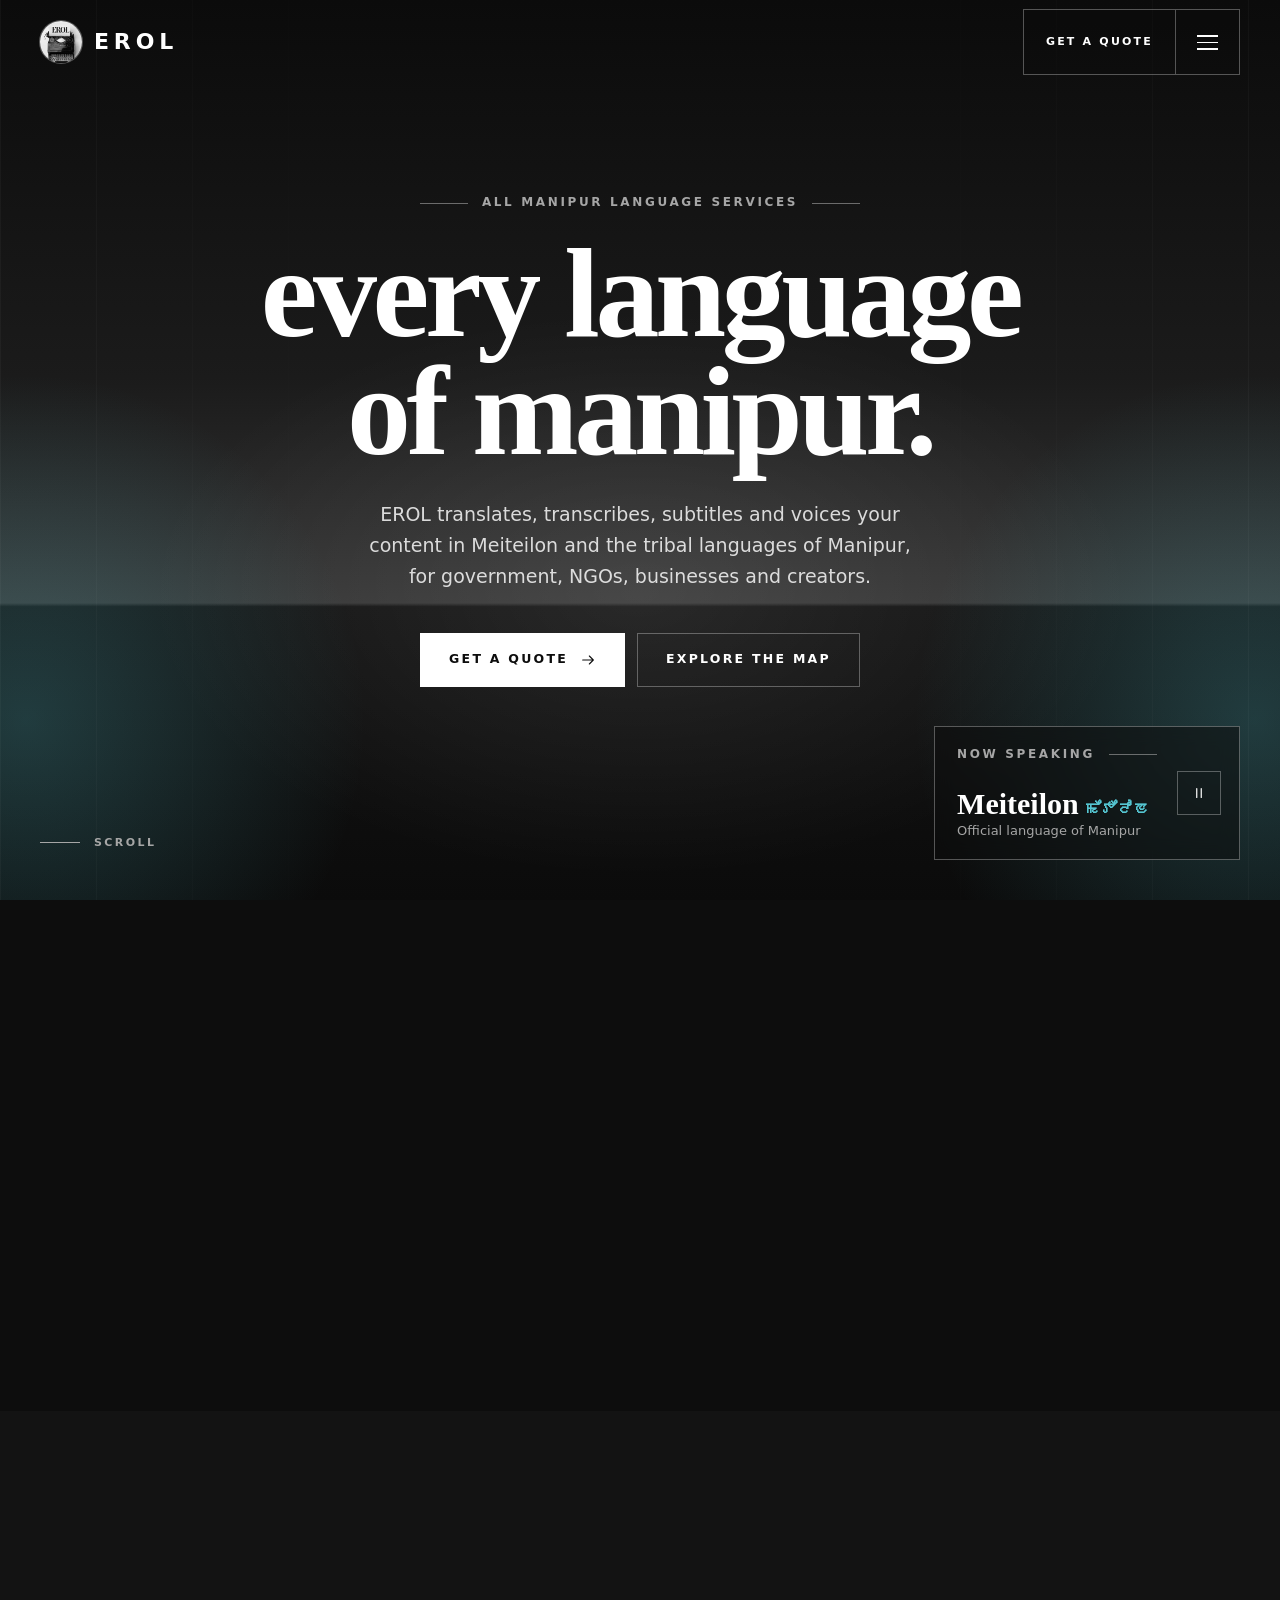
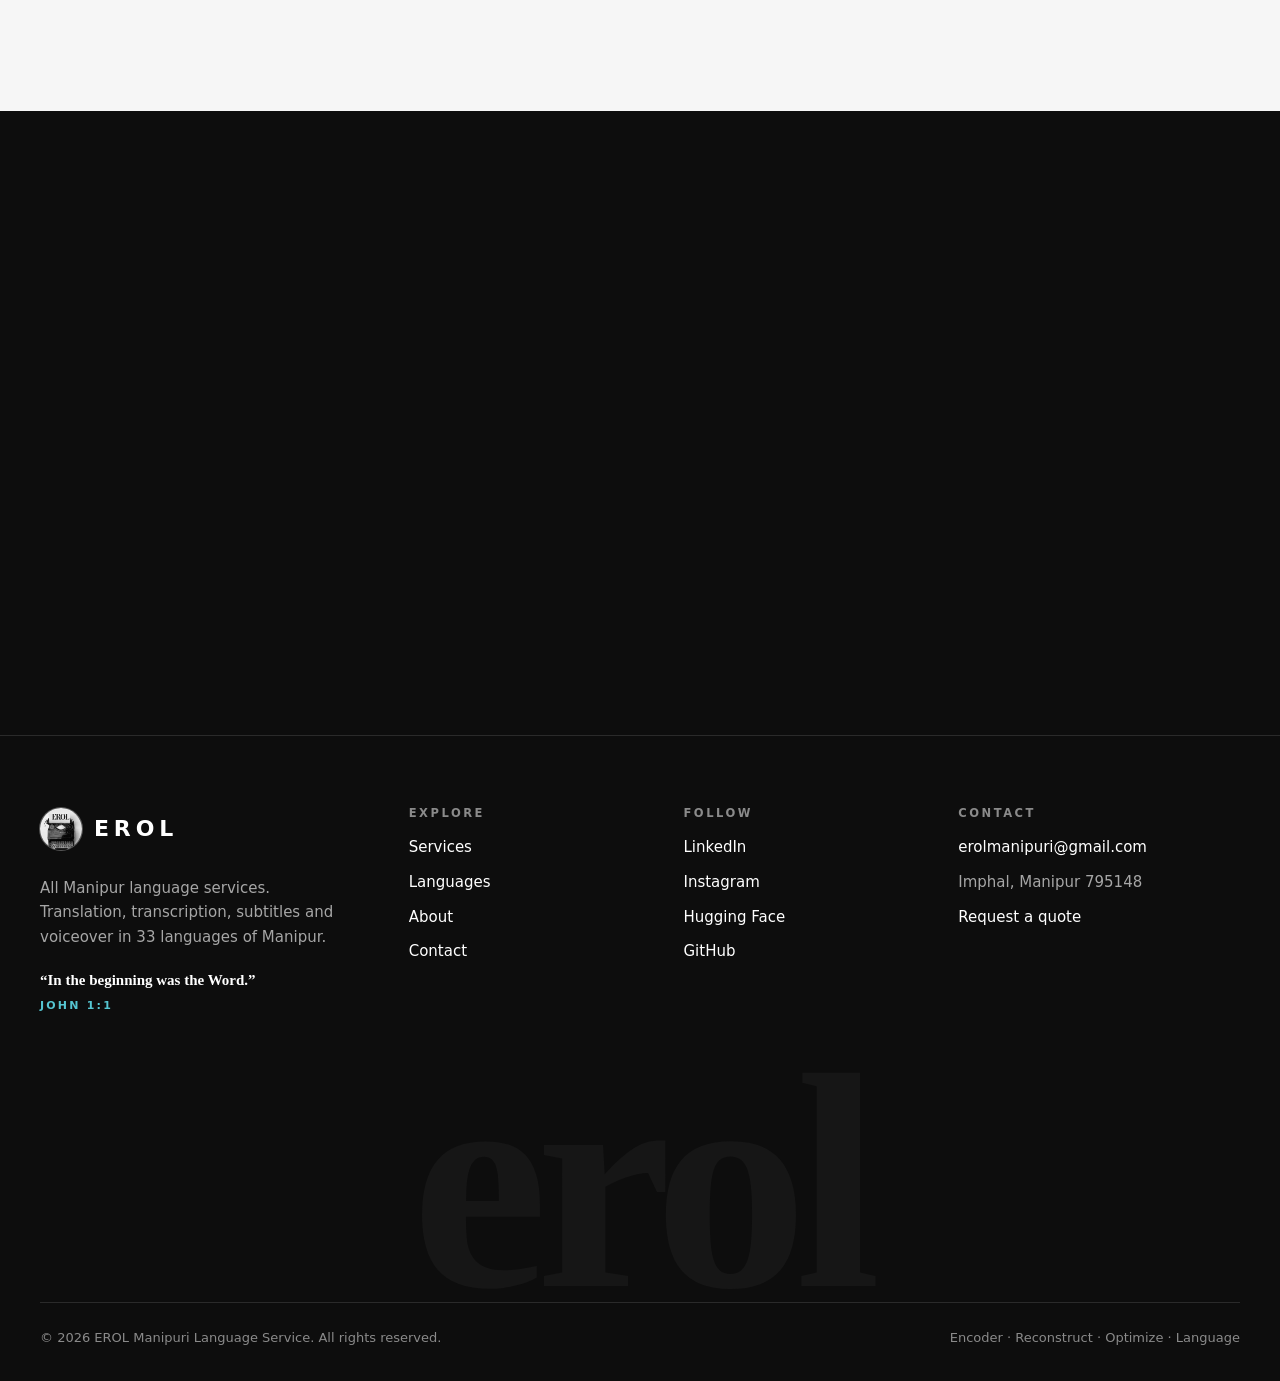
==== commit 49ae8a59: "erol update" ====
--- a/index.html
+++ b/index.html
@@ -6,34 +6,30 @@
   <meta http-equiv="Content-Security-Policy" content="default-src 'self'; script-src 'self'; style-src 'self' https://fonts.googleapis.com; font-src https://fonts.gstatic.com; img-src 'self' data:; form-action mailto:; base-uri 'self'; object-src 'none'">
   <meta name="referrer" content="strict-origin-when-cross-origin">
 
-  <title>EROL · Translation for every language of Manipur</title>
-  <meta name="description" content="EROL translates, transcribes, subtitles and voices content in Meiteilon (Manipuri) and the tribal languages of Manipur, including Tangkhul, Thadou, Rongmei, Paite, Hmar, Mao and Poumai. Based in Imphal.">
+  <title>EROL · All Manipur language services</title>
+  <meta name="description" content="Translation, transcription, subtitles and voiceover in Meiteilon and the tribal languages of Manipur, including Tangkhul, Thadou, Rongmei, Paite, Hmar, Mao and Poumai. Based in Imphal.">
   <link rel="canonical" href="https://erolmni.github.io/">
-  <meta name="theme-color" content="#2a1424">
+  <meta name="theme-color" content="#0d0d0d">
 
   <link rel="icon" href="assets/favicon.png" type="image/png">
   <link rel="apple-touch-icon" href="assets/apple-touch-icon.png">
-  <link rel="manifest" href="site.webmanifest">
 
   <meta property="og:type" content="website">
   <meta property="og:site_name" content="EROL">
   <meta property="og:locale" content="en_IN">
   <meta property="og:url" content="https://erolmni.github.io/">
-  <meta property="og:title" content="EROL · Translation for every language of Manipur">
-  <meta property="og:description" content="Translation, transcription, subtitling and voiceover in Meiteilon and the tribal languages of Manipur. Based in Imphal.">
+  <meta property="og:title" content="EROL · All Manipur language services">
+  <meta property="og:description" content="Translation, transcription, subtitles and voiceover in Meiteilon and the tribal languages of Manipur, including Tangkhul, Thadou, Rongmei, Paite, Hmar, Mao and Poumai. Based in Imphal.">
   <meta property="og:image" content="https://erolmni.github.io/assets/og-image.jpg">
   <meta property="og:image:width" content="1200">
   <meta property="og:image:height" content="630">
-  <meta property="og:image:alt" content="EROL: translation for every language of Manipur">
+  <meta property="og:image:alt" content="EROL: every language of Manipur">
   <meta name="twitter:card" content="summary_large_image">
 
   <link rel="preconnect" href="https://fonts.googleapis.com">
   <link rel="preconnect" href="https://fonts.gstatic.com" crossorigin>
-  <link rel="stylesheet" href="https://fonts.googleapis.com/css2?family=Cormorant+Garamond:ital,wght@0,500;0,600;0,700;1,500;1,600&family=Raleway:wght@400;500;600;700&display=swap">
+  <link rel="stylesheet" href="https://fonts.googleapis.com/css2?family=Fraunces:opsz,wght@9..144,600;9..144,700;9..144,800&family=Outfit:wght@400;500;600;700&display=swap">
   <link rel="stylesheet" href="https://fonts.googleapis.com/css2?family=Noto+Sans+Meetei+Mayek:wght@500&display=swap&text=%EA%AF%83%EA%AF%A9%EA%AF%87%EA%AF%82%EA%AF%A3%EA%AF%9F">
-  <link rel="stylesheet" href="css/styles.css">
-  <script src="js/main.js" defer></script>
-
   <script type="application/ld+json">
   {
     "@context": "https://schema.org",
@@ -41,7 +37,7 @@
     "name": "EROL Manipuri Language Service",
     "alternateName": "EROL",
     "url": "https://erolmni.github.io/",
-    "logo": "https://erolmni.github.io/assets/icon-512.png",
+    "logo": "https://erolmni.github.io/assets/apple-touch-icon.png",
     "image": "https://erolmni.github.io/assets/og-image.jpg",
     "description": "Translation, transcription, subtitling, voiceover and localization in Meiteilon (Manipuri) and the tribal languages of Manipur.",
     "email": "erolmanipuri@gmail.com",
@@ -63,149 +59,127 @@
     ]
   }
   </script>
+  <link rel="stylesheet" href="css/styles.css">
+  <script src="js/main.js" defer></script>
 </head>
 <body>
-  <!-- Icon sprite -->
   <svg class="sprite" aria-hidden="true" focusable="false">
-    <symbol id="i-arrow" viewBox="0 0 24 24"><path d="M5 12h14M13 6l6 6-6 6"/></symbol>
-    <symbol id="i-down" viewBox="0 0 24 24"><path d="M12 5v14M6 13l6 6 6-6"/></symbol>
+    <symbol id="i-arrow" viewBox="0 0 24 24"><path d="M4 12h16M14 6l6 6-6 6"/></symbol>
     <symbol id="i-pause" viewBox="0 0 24 24"><path d="M9 6v12M15 6v12"/></symbol>
     <symbol id="i-play" viewBox="0 0 24 24"><path d="M8 5.5v13l10-6.5-10-6.5z"/></symbol>
     <symbol id="i-search" viewBox="0 0 24 24"><circle cx="11" cy="11" r="6.5"/><path d="M20 20l-4.2-4.2"/></symbol>
-    <symbol id="i-pin" viewBox="0 0 24 24"><path d="M12 21s-6.5-5.6-6.5-11a6.5 6.5 0 0 1 13 0c0 5.4-6.5 11-6.5 11z"/><circle cx="12" cy="10" r="2.3"/></symbol>
-    <symbol id="i-mail" viewBox="0 0 24 24"><rect x="3" y="5" width="18" height="14" rx="2.5"/><path d="M4 7l8 6 8-6"/></symbol>
-    <symbol id="i-copy" viewBox="0 0 24 24"><rect x="8.5" y="8.5" width="11" height="11" rx="2.2"/><path d="M15.5 8.5V6.7a2.2 2.2 0 0 0-2.2-2.2H6.7a2.2 2.2 0 0 0-2.2 2.2v6.6a2.2 2.2 0 0 0 2.2 2.2h1.8"/></symbol>
+    <symbol id="i-copy" viewBox="0 0 24 24"><rect x="8.5" y="8.5" width="11" height="11" rx="1"/><path d="M15.5 8.5V5.5a1 1 0 0 0-1-1h-9a1 1 0 0 0-1 1v9a1 1 0 0 0 1 1h3"/></symbol>
+    <symbol id="i-close" viewBox="0 0 24 24"><path d="M6 6l12 12M18 6L6 18"/></symbol>
     <symbol id="i-check" viewBox="0 0 24 24"><path d="M5 12.5l4.5 4.5L19 7.5"/></symbol>
-    <symbol id="i-close" viewBox="0 0 24 24"><path d="M6 6l12 12M18 6L6 18"/></symbol>
-    <symbol id="i-swap" viewBox="0 0 24 24"><path d="M4 8h13M13 4l4 4-4 4"/><path d="M20 16H7m4-4-4 4 4 4"/></symbol>
-    <symbol id="i-file" viewBox="0 0 24 24"><path d="M14 3H7a2 2 0 0 0-2 2v14a2 2 0 0 0 2 2h10a2 2 0 0 0 2-2V8l-5-5z"/><path d="M14 3v5h5M9 13h6M9 17h4"/></symbol>
-    <symbol id="i-captions" viewBox="0 0 24 24"><rect x="3" y="5" width="18" height="14" rx="2.5"/><path d="M7 12h4m2 0h4M7 15.5h2m2 0h6"/></symbol>
-    <symbol id="i-pen" viewBox="0 0 24 24"><path d="M4 20h4L19 9l-4-4L4 16v4z"/><path d="M13.5 6.5l4 4"/></symbol>
-    <symbol id="i-mic" viewBox="0 0 24 24"><rect x="9" y="3" width="6" height="11" rx="3"/><path d="M5.5 11a6.5 6.5 0 0 0 13 0M12 17.5V21M8.5 21h7"/></symbol>
-    <symbol id="i-globe" viewBox="0 0 24 24"><circle cx="12" cy="12" r="9"/><path d="M3 12h18M12 3a14 14 0 0 1 0 18M12 3a14 14 0 0 0 0 18"/></symbol>
-    <symbol id="i-compass" viewBox="0 0 24 24"><circle cx="12" cy="12" r="9"/><path d="M15.5 8.5l-2 5-5 2 2-5 5-2z"/></symbol>
-    <symbol id="i-script" viewBox="0 0 24 24"><path d="M4 6h8M8 6v12M5 18h6"/><path d="M14 10h6M17 10c0 4-1.5 6.5-4 8M15 14c1.3 1.6 3 3 5 4"/></symbol>
-    <symbol id="i-wave" viewBox="0 0 24 24"><path d="M3 12h2M7 8v8M11 5v14M15 9v6M19 7v10M21 12h0"/></symbol>
+    <symbol id="i-users" viewBox="0 0 24 24"><circle cx="9" cy="8" r="3.2"/><path d="M3 19.5c0-3.3 2.7-5.5 6-5.5s6 2.2 6 5.5"/><path d="M15.5 4.9a3.2 3.2 0 0 1 0 6.2M17.5 14.3c2.1.6 3.5 2.6 3.5 5.2"/></symbol>
+    <symbol id="i-shield" viewBox="0 0 24 24"><path d="M12 3l7.5 3v5.5c0 4.6-3.2 8.3-7.5 9.5-4.3-1.2-7.5-4.9-7.5-9.5V6L12 3z"/><path d="M8.8 12l2.2 2.2 4.3-4.4"/></symbol>
+    <symbol id="i-list" viewBox="0 0 24 24"><path d="M9 6h11M9 12h11M9 18h11M4 6h.01M4 12h.01M4 18h.01"/></symbol>
     <symbol id="i-landmark" viewBox="0 0 24 24"><path d="M3 9.5L12 4l9 5.5M5 10v8M9.5 10v8M14.5 10v8M19 10v8M3 20.5h18"/></symbol>
     <symbol id="i-heart" viewBox="0 0 24 24"><path d="M12 20s-7.5-4.6-7.5-10.2A4.3 4.3 0 0 1 12 7.3a4.3 4.3 0 0 1 7.5 2.5C19.5 15.4 12 20 12 20z"/><path d="M8.5 12h2l1-2 1.5 4 1-2h1.5"/></symbol>
     <symbol id="i-book" viewBox="0 0 24 24"><path d="M4 5.5A2.5 2.5 0 0 1 6.5 3H20v15H6.5A2.5 2.5 0 0 0 4 20.5v-15z"/><path d="M4 20.5A2.5 2.5 0 0 1 6.5 18H20v3H6.5"/></symbol>
     <symbol id="i-hands" viewBox="0 0 24 24"><circle cx="8" cy="7" r="2.5"/><circle cx="16" cy="7" r="2.5"/><path d="M3.5 19c0-3 2-5.5 4.5-5.5s4 1.6 4 1.6 1.5-1.6 4-1.6 4.5 2.5 4.5 5.5"/></symbol>
     <symbol id="i-scale" viewBox="0 0 24 24"><path d="M12 4v16M7 20h10M5 7h14"/><path d="M5 7l-3 6a3 3 0 0 0 6 0L5 7zM19 7l-3 6a3 3 0 0 0 6 0l-3-6z"/></symbol>
-    <symbol id="i-film" viewBox="0 0 24 24"><rect x="3" y="4" width="18" height="16" rx="2.5"/><path d="M7 4v16M17 4v16M3 9h4m10 0h4M3 15h4m10 0h4"/></symbol>
+    <symbol id="i-film" viewBox="0 0 24 24"><rect x="3" y="4" width="18" height="16" rx="1"/><path d="M7 4v16M17 4v16M3 9h4m10 0h4M3 15h4m10 0h4"/></symbol>
     <symbol id="i-bag" viewBox="0 0 24 24"><path d="M5 8h14l-1 12H6L5 8z"/><path d="M9 8V6.5a3 3 0 0 1 6 0V8"/></symbol>
-    <symbol id="i-chip" viewBox="0 0 24 24"><rect x="6" y="6" width="12" height="12" rx="2"/><path d="M9.5 9.5h5v5h-5zM9 3v3m6-3v3M9 18v3m6-3v3M3 9h3m-3 6h3m12-6h3m-3 6h3"/></symbol>
-    <symbol id="i-shield" viewBox="0 0 24 24"><path d="M12 3l7.5 3v5.5c0 4.6-3.2 8.3-7.5 9.5-4.3-1.2-7.5-4.9-7.5-9.5V6L12 3z"/><path d="M8.8 12l2.2 2.2 4.3-4.4"/></symbol>
-    <symbol id="i-users" viewBox="0 0 24 24"><circle cx="9" cy="8" r="3.2"/><path d="M3 19.5c0-3.3 2.7-5.5 6-5.5s6 2.2 6 5.5"/><path d="M15.5 4.9a3.2 3.2 0 0 1 0 6.2M17.5 14.3c2.1.6 3.5 2.6 3.5 5.2"/></symbol>
-    <symbol id="i-list" viewBox="0 0 24 24"><path d="M9 6h11M9 12h11M9 18h11"/><path d="M4 6h.01M4 12h.01M4 18h.01"/></symbol>
-    <symbol id="i-linkedin" viewBox="0 0 24 24"><rect x="3" y="3" width="18" height="18" rx="3.5"/><path d="M8 10.5V16M8 7.8v.01M11.5 16v-5.5M11.5 13c0-1.6 1-2.6 2.4-2.6 1.4 0 2.1.9 2.1 2.6V16"/></symbol>
+    <symbol id="i-chip" viewBox="0 0 24 24"><rect x="6" y="6" width="12" height="12" rx="1"/><path d="M9.5 9.5h5v5h-5zM9 3v3m6-3v3M9 18v3m6-3v3M3 9h3m-3 6h3m12-6h3m-3 6h3"/></symbol>
+    <symbol id="i-linkedin" viewBox="0 0 24 24"><rect x="3" y="3" width="18" height="18" rx="2"/><path d="M8 10.5V16M8 7.8v.01M11.5 16v-5.5M11.5 13c0-1.6 1-2.6 2.4-2.6 1.4 0 2.1.9 2.1 2.6V16"/></symbol>
     <symbol id="i-instagram" viewBox="0 0 24 24"><rect x="3.5" y="3.5" width="17" height="17" rx="5"/><circle cx="12" cy="12" r="3.8"/><path d="M17 7h.01"/></symbol>
     <symbol id="i-github" viewBox="0 0 24 24"><path d="M9 19c-4 1.3-4-2-5.6-2.5M14.6 21v-3.4c0-1 .1-1.4-.5-2 2.8-.3 5.4-1.4 5.4-6 0-1.2-.4-2.3-1.2-3.2.1-.3.5-1.5-.1-3.1 0 0-1-.3-3.3 1.2a11.4 11.4 0 0 0-6 0C6.6 3 5.6 3.3 5.6 3.3c-.6 1.6-.2 2.8-.1 3.1-.8.9-1.2 2-1.2 3.2 0 4.6 2.6 5.7 5.4 6-.6.6-.6 1.2-.5 2V21"/></symbol>
     <symbol id="i-hf" viewBox="0 0 24 24"><circle cx="12" cy="12" r="8.5"/><path d="M8.6 10.2v.01M15.4 10.2v.01M8.5 14c1 1.4 2.2 2 3.5 2s2.5-.6 3.5-2"/></symbol>
   </svg>
 
   <a class="skip-link" href="#main">Skip to content</a>
-  <div class="progress" aria-hidden="true"><span class="progress-bar"></span></div>
-
-  <!-- Navigation -->
-  <header class="nav-wrap">
-    <nav class="nav" aria-label="Main">
-      <a class="brand" href="#top" aria-label="EROL, back to top">
-        <img class="brand-mark" src="assets/erol-mark.jpg" alt="" width="40" height="40">
+
+  <header class="header" id="header">
+    <div class="container header-inner">
+      <a class="brand" href="./" aria-label="EROL home">
+        <img class="brand-mark" src="assets/erol-mark.jpg" alt="" width="42" height="42">
         <span class="brand-name">EROL</span>
-        <span class="brand-sub">Language<br>Service</span>
       </a>
-      <ul class="nav-links" id="nav-links">
-        <li><a href="#languages">Languages</a></li>
-        <li><a href="#services">Services</a></li>
-        <li><a href="#process">Process</a></li>
-        <li><a href="#lab">Lab</a></li>
-        <li><a href="#about">About</a></li>
-        <li><a href="#contact">Contact</a></li>
+      <div class="header-actions">
+        <a class="header-quote" href="contact.html">Get a quote</a>
+        <button class="menu-toggle" id="menu-toggle" type="button" aria-expanded="false" aria-controls="menu">
+          <span class="sr-only">Open menu</span>
+          <span class="menu-toggle-bar" aria-hidden="true"></span>
+          <span class="menu-toggle-bar" aria-hidden="true"></span>
+          <span class="menu-toggle-bar" aria-hidden="true"></span>
+        </button>
+      </div>
+    </div>
+  </header>
+
+  <nav class="menu" id="menu" aria-label="Main">
+    <div class="container menu-grid">
+      <ul class="menu-links">
+        <li><a href="./" aria-current="page"><span>01</span>Home</a></li>
+        <li><a href="services.html"><span>02</span>Services</a></li>
+        <li><a href="#languages"><span>03</span>Languages</a></li>
+        <li><a href="about.html"><span>04</span>About</a></li>
+        <li><a href="contact.html"><span>05</span>Contact</a></li>
       </ul>
-      <a class="btn btn-primary btn-sm nav-cta" href="#contact">Get a quote</a>
-      <button class="nav-toggle" type="button" aria-expanded="false" aria-controls="nav-links">
-        <span class="sr-only">Menu</span>
-        <span class="nav-toggle-bar" aria-hidden="true"></span>
-        <span class="nav-toggle-bar" aria-hidden="true"></span>
-      </button>
-    </nav>
-  </header>
-
-  <main id="main">
+      <div class="menu-aside">
+        <p class="label">Write to us</p>
+        <p><a href="mailto:erolmanipuri@gmail.com">erolmanipuri@gmail.com</a></p>
+        <p class="label">Visit</p>
+        <p>Imphal, Manipur 795148, India</p>
+        <p class="label">Follow</p>
+        <p><a href="https://www.linkedin.com/company/erolmni" target="_blank" rel="noopener">LinkedIn</a> · <a href="https://www.instagram.com/erolmni/" target="_blank" rel="noopener">Instagram</a> · <a href="https://huggingface.co/erolmni" target="_blank" rel="noopener">Hugging Face</a> · <a href="https://github.com/erolmni" target="_blank" rel="noopener">GitHub</a></p>
+      </div>
+    </div>
+  </nav>
+
+  <main id="main" tabindex="-1">
     <!-- Hero -->
-    <section class="hero" id="top">
-      <div class="hero-texture" aria-hidden="true">
-        <p>Aimol · Anal · Bengali · Chiru · Chothe · Gangte · Hmar · Inpui · Kharam · Koireng · Kom</p>
-        <p>Lamkang · Liangmai · Mao · Maram · Maring · Meiteilon · Mizo · Monsang · Moyon · Nepali</p>
-        <p>Paite · Poumai · Purum · Rongmei · Simte · Tangkhul · Tarao · Thadou · Thangal · Vaiphei</p>
-        <p>Zeme · Zou · Aimol · Anal · Bengali · Chiru · Chothe · Gangte · Hmar · Inpui · Kharam</p>
-        <p>Koireng · Kom · Lamkang · Liangmai · Mao · Maram · Maring · Meiteilon · Mizo · Monsang</p>
-        <p>Moyon · Nepali · Paite · Poumai · Purum · Rongmei · Simte · Tangkhul · Tarao · Thadou</p>
-      </div>
-
-      <div class="container hero-grid">
-        <div class="hero-copy">
-          <p class="status"><span class="status-dot" aria-hidden="true"></span> Accepting new projects</p>
-          <p class="eyebrow eyebrow-light">All Manipur language services · Imphal</p>
-          <h1><em>Every language</em> of Manipur.</h1>
-          <p class="hero-lede">
-            EROL translates, transcribes, subtitles and voices your content in Meiteilon and the
-            tribal languages of Manipur, for government, NGOs, businesses, researchers and creators.
-          </p>
-          <div class="hero-actions">
-            <a class="btn btn-primary" href="#contact">Get a quote <svg class="icon" aria-hidden="true"><use href="#i-arrow"/></svg></a>
-            <a class="btn btn-glass" href="#languages">Explore the language map</a>
-          </div>
+    <section class="hero">
+      <div class="container hero-inner">
+        <p class="label label-center">All Manipur language services</p>
+        <h1>every language<br>of manipur.</h1>
+        <p class="hero-lede">EROL translates, transcribes, subtitles and voices your content in Meiteilon and the tribal languages of Manipur, for government, NGOs, businesses and creators.</p>
+        <div class="hero-actions">
+          <a class="btn btn-solid" href="contact.html">Get a quote <svg class="icon" aria-hidden="true"><use href="#i-arrow"/></svg></a>
+          <a class="btn" href="#languages">Explore the map</a>
         </div>
-
-        <div class="hero-side">
-          <figure class="hello-card" aria-labelledby="hello-label">
-            <span class="tape" aria-hidden="true"></span>
-            <p class="hello-label" id="hello-label">We work in</p>
-            <p class="hello-word" id="hello-word">Meiteilon</p>
-            <p class="hello-native" id="hello-native" lang="mni-Mtei">&#xABC3;&#xABE9;&#xABC7;&#xABE9;&#xABC2;&#xABE3;&#xABDF;</p>
-            <p class="hello-where" id="hello-where">Main language of the Imphal valley</p>
-            <div class="hello-foot">
-              <span class="hello-count" id="hello-count" aria-hidden="true">01 / 33</span>
-              <button class="hello-toggle" id="hello-toggle" type="button" aria-pressed="false">
-                <svg class="icon icon-pause" aria-hidden="true"><use href="#i-pause"/></svg>
-                <svg class="icon icon-play" aria-hidden="true"><use href="#i-play"/></svg>
-                <span class="sr-only">Pause the language slideshow</span>
-              </button>
-            </div>
-          </figure>
-          <p class="hero-motto">Encoder · Reconstruct · Optimize · Language</p>
+      </div>
+
+      <a class="scroll-hint" href="#manifesto">Scroll</a>
+
+      <div class="now-box" id="now-box">
+        <div class="now-text">
+          <p class="label">Now speaking</p>
+          <p class="now-word"><span id="now-word">Meiteilon</span><span class="now-native" id="now-native" lang="mni-Mtei">&#xABC3;&#xABE9;&#xABC7;&#xABE9;&#xABC2;&#xABE3;&#xABDF;</span></p>
+          <p class="now-where" id="now-where">Official language of Manipur</p>
         </div>
-      </div>
-
-      <a class="scroll-cue" href="#languages"><svg class="icon" aria-hidden="true"><use href="#i-down"/></svg> Scroll to explore</a>
-      <span class="scallop scallop-up" aria-hidden="true"></span>
+        <button class="now-toggle" id="now-toggle" type="button" aria-pressed="false">
+          <svg class="icon icon-pause" aria-hidden="true"><use href="#i-pause"/></svg>
+          <svg class="icon icon-play" aria-hidden="true"><use href="#i-play"/></svg>
+          <span class="sr-only">Pause the language slideshow</span>
+        </button>
+      </div>
+    </section>
+
+    <!-- Manifesto -->
+    <section class="section" id="manifesto" aria-label="About EROL in brief">
+      <div class="container">
+        <p class="manifesto reveal">EROL is a language service for <strong>every community in Manipur.</strong> We translate, transcribe and voice your words in <strong>33 languages</strong>, with the accuracy of native speakers and <strong>the respect every language deserves.</strong></p>
+      </div>
     </section>
 
     <!-- Languages & map -->
-    <section class="section" id="languages" aria-labelledby="languages-title">
+    <section class="section section-ink" id="languages" aria-labelledby="languages-title">
       <div class="container">
-        <header class="section-head section-head-center reveal">
-          <p class="eyebrow">Languages of Manipur</p>
-          <h2 id="languages-title">One state, <em>many voices</em></h2>
-          <p class="section-lede">
-            We work in Meiteilon, the official language of Manipur, and in the languages of every hill
-            community. Select a district or a language to see where it is mainly spoken.
-          </p>
+        <header class="section-head reveal">
+          <div>
+            <p class="label"><b>01</b> Languages</p>
+            <h2 id="languages-title">33 languages. 16 districts. <em>one partner.</em></h2>
+          </div>
+          <p>We work in Meiteilon, the official language of Manipur, and in the language of every hill community. Select a district, a label or any language to see where it is mainly spoken.</p>
         </header>
 
-        <ul class="stats reveal" aria-label="EROL at a glance">
-          <li><strong>33</strong><span>languages of Manipur</span></li>
-          <li><strong>16</strong><span>districts covered</span></li>
-          <li><strong>4</strong><span>scripts: Latin, Meetei Mayek, Bengali, Devanagari</span></li>
-          <li><strong>+2</strong><span>partner languages: English and Hindi</span></li>
-        </ul>
-
-        <div class="map-card reveal">
+        <div class="explorer reveal">
           <div class="map-frame" id="map-frame">
             <svg class="map" id="map" viewBox="0 0 520 599" role="img" aria-labelledby="map-title map-desc">
               <title id="map-title">Map of Manipur's 16 districts</title>
-              <desc id="map-desc">Districts of Manipur coloured individually, with the main languages of each district listed beside the map. The EROL office is marked in Imphal.</desc>
+              <desc id="map-desc">The districts of Manipur, with the main languages of each district listed beside the map.</desc>
               <path class="district" id="d-bishnupur" data-district="Bishnupur" d="M234.6 308.1L242.7 306.4L253.0 312.3L262.9 306.7L264.9 318.4L268.3 319.7L264.9 330.0L261.8 332.1L254.5 329.3L252.2 323.7L244.3 326.7L243.0 331.6L247.3 337.4L244.9 345.1L253.2 347.4L251.5 352.4L257.7 355.8L258.1 358.8L263.8 351.4L260.5 361.4L266.4 363.9L259.3 368.0L259.8 373.0L263.0 374.0L267.2 379.6L264.3 382.8L266.6 385.9L254.0 405.5L256.8 409.1L254.4 410.8L258.0 420.4L257.4 428.3L261.3 428.3L257.8 431.9L261.4 434.7L258.6 436.5L258.6 441.2L261.7 441.3L262.2 447.7L259.5 442.6L257.9 443.4L256.9 442.8L257.8 441.2L253.9 441.1L253.6 437.5L256.4 437.2L253.3 434.3L256.8 433.2L254.3 432.1L254.0 425.7L249.2 426.5L249.1 430.0L246.9 426.9L245.9 432.0L245.4 425.8L237.4 426.9L240.0 422.3L233.9 420.4L235.2 417.0L237.4 420.6L238.0 418.2L239.3 421.2L244.9 421.3L246.7 416.4L238.4 413.1L243.5 403.9L238.1 404.6L239.6 408.3L235.6 408.8L235.6 413.3L227.9 411.2L225.3 414.7L221.9 409.3L219.2 412.9L214.1 413.9L213.9 406.1L223.1 387.1L223.8 362.7L221.8 359.8L225.6 347.9L224.4 346.9L224.4 345.1L225.1 342.8L226.5 342.7L228.7 324.9L234.1 321.4L234.6 308.1ZM262.8 448.9L265.9 451.2L263.2 454.1L264.1 451.5L262.8 448.9Z"/>
               <path class="district" id="d-chandel" data-district="Chandel" d="M261.3 474.5L265.0 477.3L271.4 475.7L268.9 473.4L272.4 460.0L269.1 458.8L267.1 454.6L269.9 453.6L266.1 447.4L272.1 447.2L271.4 441.9L268.9 441.8L272.1 435.8L269.7 429.4L271.2 428.5L270.7 425.0L272.4 420.6L275.0 422.0L273.7 418.6L276.3 421.3L275.1 410.4L277.6 410.7L278.8 407.1L279.3 411.8L281.0 407.7L286.0 406.4L281.3 403.7L287.7 401.9L282.9 400.4L289.7 397.8L289.4 391.3L287.7 391.0L291.2 381.5L291.2 386.1L295.7 387.0L294.3 393.9L298.8 392.6L303.0 399.5L299.3 399.3L304.0 399.8L305.2 402.9L311.5 398.4L317.5 406.1L329.0 407.6L332.6 414.7L343.0 419.4L344.6 445.2L358.7 456.0L361.2 462.8L356.9 498.0L373.0 504.2L373.6 514.2L369.3 523.5L365.9 522.3L368.7 529.1L354.6 552.9L355.0 561.2L349.3 562.8L345.5 588.1L342.1 587.6L341.9 592.1L339.0 593.0L334.0 591.2L328.2 575.1L314.6 575.7L312.2 568.4L305.4 563.3L293.5 564.1L284.6 557.3L270.1 555.0L260.2 561.7L245.5 563.3L235.2 549.9L231.5 539.1L226.3 538.2L236.3 508.7L237.6 496.9L253.6 481.5L257.8 472.7L260.8 475.0L261.3 474.5Z"/>
               <path class="district" id="d-churachandpur" data-district="Churachandpur" d="M261.3 474.5L260.8 475.0L257.8 472.7L253.6 481.5L237.6 496.9L236.3 508.7L226.2 537.9L226.5 541.1L192.7 536.6L188.4 549.1L183.4 552.6L174.3 545.9L171.6 553.0L158.7 558.4L146.2 547.7L146.8 542.2L138.0 532.5L133.2 517.6L122.0 512.3L127.1 481.8L151.0 461.5L154.7 424.7L118.6 419.1L114.2 413.7L117.4 399.0L124.0 393.3L126.3 383.0L131.0 378.8L124.0 373.4L125.1 360.8L128.0 358.6L142.5 369.5L148.8 358.9L154.2 364.9L160.6 361.5L166.2 364.4L168.5 358.2L176.7 353.0L184.6 361.4L193.9 348.6L199.9 353.1L203.6 348.2L213.9 346.6L218.8 348.9L221.0 344.1L224.4 345.1L224.4 346.9L225.6 347.9L221.8 359.8L223.8 362.7L223.1 387.1L213.9 406.1L214.1 413.9L219.2 412.9L221.9 409.3L225.3 414.7L227.9 411.2L235.6 413.3L235.6 408.8L239.6 408.3L238.1 404.6L243.5 403.9L238.4 413.1L246.7 416.4L244.9 421.3L239.3 421.2L238.0 418.2L237.4 420.6L235.2 417.0L233.9 420.4L240.0 422.3L237.4 426.9L245.4 425.8L245.9 432.0L246.9 426.9L249.1 430.0L249.2 426.5L254.0 425.7L254.3 432.1L256.8 433.2L253.3 434.3L256.4 437.2L253.6 437.5L253.9 441.1L257.8 441.2L256.9 442.8L257.9 443.4L259.5 442.6L264.1 451.5L260.0 466.3L266.0 469.3L261.3 474.5Z"/>
@@ -222,10 +196,6 @@
               <path class="district" id="d-tengnoupal" data-district="Tengnoupal" d="M350.0 340.6L361.3 345.7L371.7 345.2L376.5 352.1L381.5 350.5L389.7 359.9L396.2 361.7L395.5 366.8L407.5 367.2L404.2 376.4L408.6 378.3L408.1 384.2L417.1 387.5L414.8 387.8L414.4 396.6L417.3 402.2L413.8 410.9L404.1 415.7L409.1 420.3L401.1 434.4L392.9 436.4L392.9 453.0L388.6 463.9L384.2 466.7L379.8 485.5L375.1 488.1L373.0 504.2L356.9 498.0L361.2 462.8L358.7 456.0L344.6 445.2L343.0 419.4L332.6 414.7L329.0 407.6L317.5 406.1L311.5 398.4L314.3 394.5L306.7 396.6L304.7 388.5L306.4 385.0L304.4 379.7L306.7 378.8L306.5 376.4L310.7 375.0L310.2 365.8L313.4 373.5L316.7 370.1L318.9 373.3L317.0 374.7L319.8 374.1L321.9 377.4L325.7 376.0L322.4 375.2L320.1 369.7L320.0 362.0L322.9 368.6L325.5 360.3L336.4 369.7L330.7 362.0L333.3 361.9L331.1 361.0L332.6 358.8L329.0 360.9L330.2 357.8L327.1 355.9L326.0 352.2L329.1 350.8L325.8 350.8L328.2 347.3L332.8 346.8L336.2 344.7L335.0 342.5L339.3 345.7L348.8 340.3L350.0 340.6Z"/>
               <path class="district" id="d-thoubal" data-district="Thoubal" d="M275.5 364.9L272.1 365.2L275.2 359.0L273.3 353.5L275.2 347.0L268.7 345.7L279.4 334.0L281.9 335.2L281.3 330.3L273.3 327.1L273.2 319.3L284.0 312.7L285.0 316.0L289.8 321.4L287.1 324.1L288.5 328.5L293.1 329.9L301.1 323.4L303.6 334.6L307.8 327.1L310.0 329.0L323.4 322.3L326.5 321.7L330.3 316.0L328.7 314.3L333.9 316.1L337.2 309.6L334.2 319.2L341.2 322.4L334.4 322.6L333.6 326.4L327.8 329.0L332.0 340.4L335.0 342.5L336.2 344.7L332.8 346.8L328.2 347.3L325.8 350.8L329.1 350.8L326.0 352.2L327.1 355.9L330.2 357.8L329.0 360.9L332.6 358.8L331.1 361.0L333.3 361.9L330.7 362.0L336.4 369.7L325.5 360.3L322.9 368.6L320.0 362.0L320.1 369.7L322.4 375.2L325.7 376.0L321.9 377.4L319.8 374.1L317.0 374.7L318.9 373.3L316.7 370.1L313.4 373.5L310.2 365.8L310.7 375.0L307.2 376.1L305.4 369.3L289.2 364.8L287.6 357.7L278.1 358.0L275.5 364.9Z"/>
               <path class="district" id="d-ukhrul" data-district="Ukhrul" d="M488.1 187.9L475.9 192.1L452.7 213.7L430.8 218.9L414.0 228.8L396.0 228.8L382.1 236.7L364.2 242.8L355.7 242.4L348.5 247.4L349.8 244.1L342.2 224.9L343.2 213.3L334.3 202.4L338.4 187.0L343.4 182.0L347.8 182.4L346.7 179.4L352.1 171.4L362.0 169.1L364.1 163.2L371.2 160.1L373.1 152.1L383.5 148.0L393.8 136.2L396.8 126.5L408.9 111.6L409.4 95.6L412.4 91.7L410.5 90.8L413.5 90.7L418.5 78.3L421.5 77.2L419.2 74.2L432.6 50.9L434.7 40.6L449.9 22.7L456.5 19.1L464.9 6.0L471.6 9.0L467.0 13.1L468.7 14.8L464.9 22.9L470.8 23.6L468.0 24.0L458.5 41.4L462.4 46.4L460.1 49.2L463.1 51.4L459.4 65.7L466.0 67.8L477.2 78.4L494.3 83.8L489.9 96.3L482.6 99.5L482.5 112.0L468.5 140.2L468.6 152.0L465.7 156.9L474.3 167.1L478.4 165.5L484.2 171.9L495.7 177.4L498.5 174.6L505.5 180.8L511.7 181.7L512.6 187.6L488.1 187.9Z"/>
-              <g class="office" transform="translate(282.5 282.2)">
-                <circle r="5"/>
-                <text x="-9" y="-8" text-anchor="end">EROL · Imphal</text>
-              </g>
             </svg>
             <svg class="map-leaders" viewBox="0 0 1100 700" aria-hidden="true" focusable="false">
               <polyline class="leader" data-group="tamenglong" points="248,62.0 266,62.0 457.6,253.4"/>
@@ -255,47 +225,39 @@
             </svg>
 
             <ul class="callouts" aria-label="Main languages by district">
-              <li class="callout" data-group="tamenglong"><button type="button" class="callout-btn" data-group="tamenglong"><span class="callout-pill">Tamenglong</span><span class="callout-langs">Rongmei · Liangmai · Zeme · Inpui</span></button></li>
-              <li class="callout" data-group="noney"><button type="button" class="callout-btn" data-group="noney"><span class="callout-pill">Noney</span><span class="callout-langs">Rongmei · Inpui</span></button></li>
-              <li class="callout" data-group="jiribam"><button type="button" class="callout-btn" data-group="jiribam"><span class="callout-pill">Jiribam</span><span class="callout-langs">Meiteilon · Bengali · Hmar</span></button></li>
-              <li class="callout" data-group="pherzawl"><button type="button" class="callout-btn" data-group="pherzawl"><span class="callout-pill">Pherzawl</span><span class="callout-langs">Hmar · Thadou</span></button></li>
-              <li class="callout" data-group="churachandpur"><button type="button" class="callout-btn" data-group="churachandpur"><span class="callout-pill">Churachandpur</span><span class="callout-langs">Paite · Thadou · Hmar · Vaiphei · Zou · Gangte</span></button></li>
-              <li class="callout" data-group="senapati"><button type="button" class="callout-btn" data-group="senapati"><span class="callout-pill">Senapati</span><span class="callout-langs">Mao · Poumai</span></button></li>
-              <li class="callout" data-group="ukhrul"><button type="button" class="callout-btn" data-group="ukhrul"><span class="callout-pill">Ukhrul</span><span class="callout-langs">Tangkhul</span></button></li>
-              <li class="callout" data-group="kangpokpi"><button type="button" class="callout-btn" data-group="kangpokpi"><span class="callout-pill">Kangpokpi</span><span class="callout-langs">Thadou · Nepali</span></button></li>
-              <li class="callout" data-group="kamjong"><button type="button" class="callout-btn" data-group="kamjong"><span class="callout-pill">Kamjong</span><span class="callout-langs">Tangkhul</span></button></li>
-              <li class="callout" data-group="valley"><button type="button" class="callout-btn" data-group="valley"><span class="callout-pill">Imphal valley</span><span class="callout-langs">Meiteilon · Rongmei</span><span class="callout-note">Imphal West, Imphal East, Thoubal, Bishnupur, Kakching</span></button></li>
-              <li class="callout" data-group="tengnoupal"><button type="button" class="callout-btn" data-group="tengnoupal"><span class="callout-pill">Tengnoupal</span><span class="callout-langs">Maring · Thadou · Gangte</span></button></li>
-              <li class="callout" data-group="chandel"><button type="button" class="callout-btn" data-group="chandel"><span class="callout-pill">Chandel</span><span class="callout-langs">Thadou · Anal · Lamkang</span></button></li>
+              <li class="callout callout-left" data-group="tamenglong"><button type="button" class="callout-btn" data-group="tamenglong" aria-pressed="false"><span class="callout-name">Tamenglong</span><span class="callout-langs">Rongmei&nbsp;· Liangmai&nbsp;· Zeme&nbsp;· Inpui</span></button></li>
+              <li class="callout callout-left" data-group="noney"><button type="button" class="callout-btn" data-group="noney" aria-pressed="false"><span class="callout-name">Noney</span><span class="callout-langs">Rongmei&nbsp;· Inpui</span></button></li>
+              <li class="callout callout-left" data-group="jiribam"><button type="button" class="callout-btn" data-group="jiribam" aria-pressed="false"><span class="callout-name">Jiribam</span><span class="callout-langs">Meiteilon&nbsp;· Bengali&nbsp;· Hmar</span></button></li>
+              <li class="callout callout-left" data-group="pherzawl"><button type="button" class="callout-btn" data-group="pherzawl" aria-pressed="false"><span class="callout-name">Pherzawl</span><span class="callout-langs">Hmar&nbsp;· Thadou</span></button></li>
+              <li class="callout callout-left" data-group="churachandpur"><button type="button" class="callout-btn" data-group="churachandpur" aria-pressed="false"><span class="callout-name">Churachandpur</span><span class="callout-langs">Paite&nbsp;· Thadou&nbsp;· Hmar&nbsp;· Vaiphei&nbsp;· Zou&nbsp;· Gangte</span></button></li>
+              <li class="callout" data-group="senapati"><button type="button" class="callout-btn" data-group="senapati" aria-pressed="false"><span class="callout-name">Senapati</span><span class="callout-langs">Mao&nbsp;· Poumai</span></button></li>
+              <li class="callout" data-group="ukhrul"><button type="button" class="callout-btn" data-group="ukhrul" aria-pressed="false"><span class="callout-name">Ukhrul</span><span class="callout-langs">Tangkhul</span></button></li>
+              <li class="callout" data-group="kangpokpi"><button type="button" class="callout-btn" data-group="kangpokpi" aria-pressed="false"><span class="callout-name">Kangpokpi</span><span class="callout-langs">Thadou&nbsp;· Nepali</span></button></li>
+              <li class="callout" data-group="kamjong"><button type="button" class="callout-btn" data-group="kamjong" aria-pressed="false"><span class="callout-name">Kamjong</span><span class="callout-langs">Tangkhul</span></button></li>
+              <li class="callout" data-group="valley"><button type="button" class="callout-btn" data-group="valley" aria-pressed="false"><span class="callout-name">Imphal valley</span><span class="callout-langs">Meiteilon&nbsp;· Rongmei</span><span class="callout-note">Imphal West, Imphal East, Thoubal, Bishnupur, Kakching</span></button></li>
+              <li class="callout" data-group="tengnoupal"><button type="button" class="callout-btn" data-group="tengnoupal" aria-pressed="false"><span class="callout-name">Tengnoupal</span><span class="callout-langs">Maring&nbsp;· Thadou&nbsp;· Gangte</span></button></li>
+              <li class="callout" data-group="chandel"><button type="button" class="callout-btn" data-group="chandel" aria-pressed="false"><span class="callout-name">Chandel</span><span class="callout-langs">Thadou&nbsp;· Anal&nbsp;· Lamkang</span></button></li>
             </ul>
           </div>
 
-          <div class="map-info" id="map-info" aria-live="polite">
+          <div class="map-info" aria-live="polite">
             <div class="map-info-body">
               <p class="map-info-title" id="map-info-title">Explore the map</p>
-              <p class="map-info-text" id="map-info-main">Select a district on the map, or any language below, to see where it is spoken.</p>
-              <p class="map-info-text map-info-also" id="map-info-also" hidden></p>
+              <p class="map-info-text" id="map-info-main">Select a district, a label or any language below to see where it is spoken.</p>
+              <p class="map-info-text" id="map-info-also" hidden></p>
             </div>
             <div class="map-info-actions">
-              <a class="btn btn-primary btn-sm" id="map-info-cta" href="#contact" hidden>Get a quote</a>
-              <button class="btn btn-outline btn-sm" id="map-info-clear" type="button" hidden>
-                <svg class="icon" aria-hidden="true"><use href="#i-close"/></svg> Clear
-              </button>
+              <a class="btn btn-solid btn-sm" id="map-info-cta" href="contact.html" hidden>Get a quote</a>
+              <button class="btn btn-sm" id="map-info-clear" type="button" hidden><svg class="icon" aria-hidden="true"><use href="#i-close"/></svg> Clear</button>
             </div>
           </div>
 
-          <p class="map-source">
-            Main languages per district follow the language table in
-            <a href="https://en.wikipedia.org/wiki/List_of_districts_of_Manipur" target="_blank" rel="noopener">Wikipedia's List of districts of Manipur</a>.
-            Every district is home to speakers of many languages. The map is illustrative and boundaries are approximate.
-          </p>
-        </div>
-
-        <div class="lang-card reveal" id="all-languages">
-          <div class="lang-card-head">
+          <div class="explorer-divider" aria-hidden="true"></div>
+
+          <div class="lang-head">
             <div>
-              <h3>All 33 languages we work in</h3>
-              <p class="lang-card-sub">Listed alphabetically. Every language gets the same care, and English and Hindi are available as partner languages.</p>
+              <h3>All 33 languages</h3>
+              <p>Listed alphabetically. English and Hindi are available as partner languages.</p>
             </div>
             <label class="search">
               <svg class="icon" aria-hidden="true"><use href="#i-search"/></svg>
@@ -340,360 +302,139 @@
             <li><button type="button" class="chip" data-lang="Zeme" data-aliases="Zemei" aria-pressed="false">Zeme</button></li>
             <li><button type="button" class="chip" data-lang="Zou" aria-pressed="false">Zou</button></li>
           </ul>
-          <p class="lang-empty" id="lang-empty" hidden>No match in our list, but we may still be able to help. <a href="#contact">Ask us</a>.</p>
-          <p class="lang-foot">Don't see your language, or does your community use a different name? <a href="#contact">Tell us</a>.</p>
+          <p class="lang-empty" id="lang-empty" hidden>No match in our list, but we may still be able to help. <a href="contact.html">Ask us</a>.</p>
+
+          <div class="explorer-foot">
+            <p>Don't see your language, or does your community use a different name? <a href="contact.html">Tell us</a>.</p>
+            <p>District languages follow <a href="https://en.wikipedia.org/wiki/List_of_districts_of_Manipur" target="_blank" rel="noopener">Wikipedia's list of districts of Manipur</a>. Map is illustrative; boundaries are approximate.</p>
+          </div>
         </div>
       </div>
     </section>
 
-    <!-- Services -->
-    <section class="section section-soft" id="services" aria-labelledby="services-title">
-      <span class="scallop scallop-down" aria-hidden="true"></span>
+    <!-- Services overview -->
+    <section class="section section-paper" id="services" aria-labelledby="services-title">
       <div class="container">
         <header class="section-head reveal">
-          <p class="eyebrow">What we do</p>
-          <h2 id="services-title">Services that help you <em>be understood</em></h2>
-          <p class="section-lede">From a one-page notice to a full documentary, every project is handled by linguists who speak the language natively.</p>
+          <div>
+            <p class="label"><b>02</b> Services</p>
+            <h2 id="services-title">what we do.</h2>
+          </div>
+          <p>From a one-page notice to a full documentary, every project is handled by linguists who speak the language natively.</p>
         </header>
 
-        <ol class="services">
-          <li class="service card reveal">
-            <span class="service-num">01</span>
-            <svg class="service-icon" aria-hidden="true"><use href="#i-swap"/></svg>
-            <h3>Translation</h3>
-            <p>Documents, notices, forms, reports and websites, translated between English or Hindi and any language of Manipur, or between two of them.</p>
-          </li>
-          <li class="service card reveal">
-            <span class="service-num">02</span>
-            <svg class="service-icon" aria-hidden="true"><use href="#i-file"/></svg>
-            <h3>Transcription</h3>
-            <p>Accurate, time-stamped transcripts of interviews, meetings, focus groups and field recordings.</p>
-          </li>
-          <li class="service card reveal">
-            <span class="service-num">03</span>
-            <svg class="service-icon" aria-hidden="true"><use href="#i-captions"/></svg>
-            <h3>Subtitles &amp; captions</h3>
-            <p>Subtitles for films, documentaries, training videos and social media, delivered as SRT or VTT files.</p>
-          </li>
-          <li class="service card reveal">
-            <span class="service-num">04</span>
-            <svg class="service-icon" aria-hidden="true"><use href="#i-pen"/></svg>
-            <h3>Proofreading &amp; editing</h3>
-            <p>A careful second read of existing text for accuracy, spelling, grammar and tone before it goes public.</p>
-          </li>
-          <li class="service card reveal">
-            <span class="service-num">05</span>
-            <svg class="service-icon" aria-hidden="true"><use href="#i-mic"/></svg>
-            <h3>Voiceover &amp; recording</h3>
-            <p>Natural voiceovers by native speakers for awareness campaigns, e-learning, announcements and advertisements.</p>
-          </li>
-          <li class="service card reveal">
-            <span class="service-num">06</span>
-            <svg class="service-icon" aria-hidden="true"><use href="#i-globe"/></svg>
-            <h3>Localization</h3>
-            <p>Apps, websites and campaigns adapted for Manipur's communities, including names, references and formats as well as words.</p>
-          </li>
-          <li class="service card reveal">
-            <span class="service-num">07</span>
-            <svg class="service-icon" aria-hidden="true"><use href="#i-compass"/></svg>
-            <h3>Cultural consulting</h3>
-            <p>Advice on names, customs, idiom and sensitivities, so your message is received the way you intend.</p>
-          </li>
-          <li class="service card reveal">
-            <span class="service-num">08</span>
-            <svg class="service-icon" aria-hidden="true"><use href="#i-script"/></svg>
-            <h3>Script conversion</h3>
-            <p>Meiteilon text converted between Bengali script and Meetei Mayek, with consistent spelling throughout.</p>
-          </li>
-          <li class="service card reveal">
-            <span class="service-num">09</span>
-            <svg class="service-icon" aria-hidden="true"><use href="#i-wave"/></svg>
-            <h3>Speech &amp; text data</h3>
-            <p>Recording, transcription and annotation of speech and text for AI and research in low-resource languages.</p>
-          </li>
+        <ol class="service-rows">
+          <li class="service-row reveal"><span class="num">01</span><h3>Translation</h3><p>Documents, notices, forms, reports and websites, between English or Hindi and any language of Manipur.</p></li>
+          <li class="service-row reveal"><span class="num">02</span><h3>Transcription</h3><p>Accurate, time-stamped transcripts of interviews, meetings and field recordings.</p></li>
+          <li class="service-row reveal"><span class="num">03</span><h3>Subtitles &amp; captions</h3><p>Subtitles for films, documentaries, training videos and social media, as SRT or VTT files.</p></li>
+          <li class="service-row reveal"><span class="num">04</span><h3>Voiceover</h3><p>Natural voiceovers by native speakers for campaigns, e-learning and announcements.</p></li>
+          <li class="service-row reveal"><span class="num">05</span><h3>Localization</h3><p>Apps, websites and campaigns adapted for Manipur's communities, beyond the words.</p></li>
+          <li class="service-row reveal"><span class="num">06</span><h3>Proofreading</h3><p>A careful second read for accuracy, spelling, grammar and tone before you publish.</p></li>
         </ol>
-      </div>
-    </section>
-
-    <!-- Sectors -->
-    <section class="section" id="sectors" aria-labelledby="sectors-title">
+
+        <div class="section-foot reveal">
+          <p>Also: cultural consulting, script conversion, and speech &amp; text data for AI.</p>
+          <a class="btn btn-dark" href="services.html">All services <svg class="icon" aria-hidden="true"><use href="#i-arrow"/></svg></a>
+        </div>
+      </div>
+    </section>
+
+    <!-- Numbers -->
+    <section class="section" aria-label="EROL in numbers">
+      <div class="container">
+        <ul class="stats reveal">
+          <li><strong>33</strong><span>Languages of Manipur</span></li>
+          <li><strong>16</strong><span>Districts covered</span></li>
+          <li><strong>4</strong><span>Scripts</span></li>
+          <li><strong>2</strong><span>Partner languages: English &amp; Hindi</span></li>
+        </ul>
+      </div>
+    </section>
+
+    <!-- Process -->
+    <section class="section section-ink" id="process" aria-labelledby="process-title">
       <div class="container">
         <header class="section-head reveal">
-          <p class="eyebrow">Who we work with</p>
-          <h2 id="sectors-title">Trusted words for <em>every sector</em></h2>
+          <div>
+            <p class="label"><b>03</b> Process</p>
+            <h2 id="process-title">simple to start. <em>careful to finish.</em></h2>
+          </div>
+          <p>Every translation is done by a native-speaker linguist and checked by a second one before it reaches you.</p>
         </header>
 
-        <ul class="sectors">
-          <li class="sector reveal"><span class="sector-icon"><svg aria-hidden="true"><use href="#i-landmark"/></svg></span><h3>Government &amp; public services</h3><p>Notices, schemes, forms and public information every citizen can read.</p></li>
-          <li class="sector reveal"><span class="sector-icon"><svg aria-hidden="true"><use href="#i-heart"/></svg></span><h3>Health</h3><p>Patient information, awareness campaigns and health-worker training.</p></li>
-          <li class="sector reveal"><span class="sector-icon"><svg aria-hidden="true"><use href="#i-book"/></svg></span><h3>Education</h3><p>Textbooks, learning material and courses in learners' own languages.</p></li>
-          <li class="sector reveal"><span class="sector-icon"><svg aria-hidden="true"><use href="#i-hands"/></svg></span><h3>NGOs &amp; humanitarian work</h3><p>Field surveys, relief information and community outreach in several languages at once.</p></li>
-          <li class="sector reveal"><span class="sector-icon"><svg aria-hidden="true"><use href="#i-scale"/></svg></span><h3>Legal &amp; documentation</h3><p>Certificates, affidavits, agreements and official correspondence.</p></li>
-          <li class="sector reveal"><span class="sector-icon"><svg aria-hidden="true"><use href="#i-film"/></svg></span><h3>Media &amp; creators</h3><p>Subtitles, scripts and voiceover for films, music videos and channels.</p></li>
-          <li class="sector reveal"><span class="sector-icon"><svg aria-hidden="true"><use href="#i-bag"/></svg></span><h3>Business</h3><p>Product information, packaging, marketing and customer support.</p></li>
-          <li class="sector reveal"><span class="sector-icon"><svg aria-hidden="true"><use href="#i-chip"/></svg></span><h3>Research &amp; AI</h3><p>Speech and text data for linguistics, technology and language preservation.</p></li>
-        </ul>
-      </div>
-    </section>
-
-    <!-- Process & quality -->
-    <section class="section section-soft" id="process" aria-labelledby="process-title">
-      <span class="scallop scallop-down" aria-hidden="true"></span>
-      <div class="container">
-        <header class="section-head reveal">
-          <p class="eyebrow">How we work</p>
-          <h2 id="process-title">Simple to start, <em>careful</em> to finish</h2>
-        </header>
-
-        <ol class="steps">
-          <li class="step reveal"><span class="step-num">01</span><h3>Share your brief</h3><p>Send your files or links and tell us the languages, audience and deadline.</p></li>
-          <li class="step reveal"><span class="step-num">02</span><h3>Get a fixed quote</h3><p>We reply with a clear price and delivery date before any work begins.</p></li>
-          <li class="step reveal"><span class="step-num">03</span><h3>Translate &amp; review</h3><p>A native-speaker linguist translates, then a second linguist reviews against the source.</p></li>
-          <li class="step reveal"><span class="step-num">04</span><h3>Deliver &amp; support</h3><p>Receive files in the format you need, with revisions if anything needs adjusting.</p></li>
+        <ol class="grid-cells steps">
+          <li class="cell reveal"><span class="step-num">01</span><h3>Share your brief</h3><p>Send your files or links, with the languages, audience and deadline.</p></li>
+          <li class="cell reveal"><span class="step-num">02</span><h3>Get a fixed quote</h3><p>A clear price and delivery date before any work begins.</p></li>
+          <li class="cell reveal"><span class="step-num">03</span><h3>Translate &amp; review</h3><p>A native speaker translates; a second linguist reviews against the source.</p></li>
+          <li class="cell reveal"><span class="step-num">04</span><h3>Deliver</h3><p>Files in the format you need, with revisions if anything needs adjusting.</p></li>
         </ol>
-
-        <ul class="quality card reveal" aria-label="Our quality promises">
-          <li><svg class="icon" aria-hidden="true"><use href="#i-users"/></svg><div><h3>Native-speaker linguists</h3><p>People who grew up speaking the language they translate into.</p></div></li>
-          <li><svg class="icon" aria-hidden="true"><use href="#i-check"/></svg><div><h3>Second-linguist review</h3><p>Every translation is checked by a second person before delivery.</p></div></li>
-          <li><svg class="icon" aria-hidden="true"><use href="#i-shield"/></svg><div><h3>Confidential by default</h3><p>Files are shared only with the people working on them. NDAs on request.</p></div></li>
-          <li><svg class="icon" aria-hidden="true"><use href="#i-list"/></svg><div><h3>Consistent terminology</h3><p>Glossaries for recurring clients, so names and terms never drift.</p></div></li>
-        </ul>
-      </div>
-    </section>
-
-    <!-- Lab -->
-    <section class="section lab" id="lab" aria-labelledby="lab-title">
-      <span class="scallop scallop-down" aria-hidden="true"></span>
-      <div class="container">
-        <header class="section-head reveal">
-          <p class="eyebrow eyebrow-light">EROL Lab</p>
-          <h2 id="lab-title">Language technology for <em>Manipur</em></h2>
-          <p class="section-lede">
-            Our name is also our research agenda. Alongside client work, we're building open models
-            and datasets so that speakers of Manipur's languages get the same quality of digital tools
-            as speakers of the world's largest languages.
-          </p>
-        </header>
-
-        <ol class="acronym">
-          <li class="reveal"><span class="acronym-letter" aria-hidden="true">E</span><h3>Encoder</h3><p>Representing Manipur's languages so machines can understand them.</p></li>
-          <li class="reveal"><span class="acronym-letter" aria-hidden="true">R</span><h3>Reconstruct</h3><p>Carrying meaning faithfully between languages and scripts.</p></li>
-          <li class="reveal"><span class="acronym-letter" aria-hidden="true">O</span><h3>Optimize</h3><p>Making tools efficient and practical to run.</p></li>
-          <li class="reveal"><span class="acronym-letter" aria-hidden="true">L</span><h3>Language</h3><p>Keeping every language of Manipur strong in a digital world.</p></li>
-        </ol>
-
-        <div class="lab-foot reveal">
-          <p><span class="status-dot" aria-hidden="true"></span> First models and datasets will be published openly on Hugging Face.</p>
-          <div class="lab-links">
-            <a class="btn btn-light" href="https://huggingface.co/erolmni" target="_blank" rel="noopener"><svg class="icon" aria-hidden="true"><use href="#i-hf"/></svg> Hugging Face</a>
-            <a class="btn btn-glass" href="https://github.com/erolmni" target="_blank" rel="noopener"><svg class="icon" aria-hidden="true"><use href="#i-github"/></svg> GitHub</a>
-          </div>
+      </div>
+    </section>
+
+    <section class="section section-paper verse" aria-label="Scripture">
+      <figure class="container reveal">
+        <blockquote>
+          <p>&ldquo;&hellip;every man heard them speak in his own language.&rdquo;</p>
+        </blockquote>
+        <figcaption>Acts 2:6 &middot; KJV</figcaption>
+      </figure>
+    </section>
+
+    <section class="section cta" aria-labelledby="cta-title">
+      <div class="container reveal">
+        <h2 id="cta-title">your words, understood <em>across manipur.</em></h2>
+        <p>Tell us what you need. We'll reply with a fixed quote and a delivery date, in any language of Manipur.</p>
+        <div class="hero-actions">
+          <a class="btn btn-solid" href="contact.html">Get a quote <svg class="icon" aria-hidden="true"><use href="#i-arrow"/></svg></a>
+          <a class="btn" href="mailto:erolmanipuri@gmail.com">Email us</a>
         </div>
       </div>
-      <span class="scallop scallop-up" aria-hidden="true"></span>
-    </section>
-
-    <!-- About -->
-    <section class="section" id="about" aria-labelledby="about-title">
-      <div class="container about-grid">
-        <figure class="about-photo reveal">
-          <span class="tape" aria-hidden="true"></span>
-          <img src="assets/erol-logo.jpg" alt="The EROL logo: a vintage typewriter with the word EROL typed on the page" width="720" height="717" loading="lazy" decoding="async">
-        </figure>
-
-        <div class="about-copy reveal">
-          <p class="eyebrow">About EROL</p>
-          <h2 id="about-title">Rooted in Imphal, <em>serving all of Manipur</em></h2>
-          <p>
-            EROL Manipuri Language Service was founded in Imphal in 2025. We believe everyone in
-            Manipur deserves information in the language they understand best, whichever of the
-            state's many languages that is.
-          </p>
-          <p>
-            We bring together native-speaker linguists from communities across the state, and treat
-            every language with the same care: faithful to meaning, clear to read, and respectful of
-            the people who speak it.
-          </p>
-
-          <ul class="values">
-            <li><strong>Every community, equally.</strong> We serve all of Manipur's communities and keep our work neutral.</li>
-            <li><strong>Faithful to meaning.</strong> Names, numbers and nuance carried over accurately.</li>
-            <li><strong>Clear to read.</strong> Writing that sounds natural to the people you want to reach.</li>
-          </ul>
-
-          <dl class="facts">
-            <div><dt>Founded</dt><dd>2025</dd></div>
-            <div><dt>Based in</dt><dd>Imphal</dd></div>
-            <div><dt>Team</dt><dd>2–10</dd></div>
-          </dl>
-        </div>
-      </div>
-    </section>
-
-    <!-- FAQ -->
-    <section class="section section-soft" id="faq" aria-labelledby="faq-title">
-      <span class="scallop scallop-down" aria-hidden="true"></span>
-      <div class="container faq-grid">
-        <header class="section-head reveal">
-          <p class="eyebrow">Questions</p>
-          <h2 id="faq-title">Good to <em>know</em></h2>
-          <p class="section-lede">Can't find your answer? <a href="#contact">Write to us</a>. We reply quickly.</p>
-        </header>
-
-        <div class="faq reveal">
-          <details>
-            <summary>Which languages do you work in?</summary>
-            <p>Meiteilon (Manipuri) and the languages of Manipur's hill communities, 33 in all and listed above, plus English and Hindi. If you need a language that isn't listed, ask us.</p>
-          </details>
-          <details>
-            <summary>How much does a translation cost?</summary>
-            <p>It depends on the language pair, the length and subject of the content, and your deadline. We send a fixed quote before any work starts, so there are no surprises.</p>
-          </details>
-          <details>
-            <summary>How long will my project take?</summary>
-            <p>We agree a delivery date with you when we send the quote. Tell us if you have a firm deadline. Urgent work is often possible.</p>
-          </details>
-          <details>
-            <summary>Can you translate between two languages of Manipur?</summary>
-            <p>Yes, for example from Meiteilon into Tangkhul or Paite. Many public-information projects need several languages at once, and we can coordinate them together.</p>
-          </details>
-          <details>
-            <summary>Will my documents be kept confidential?</summary>
-            <p>Yes. Files are shared only with the linguists working on your project, and we're happy to sign a non-disclosure agreement.</p>
-          </details>
-          <details>
-            <summary>Which file formats do you accept?</summary>
-            <p>Word, PDF, Excel, PowerPoint, plain text, audio and video files, and subtitle formats such as SRT and VTT. If you use another format, let us know.</p>
-          </details>
-        </div>
-      </div>
-    </section>
-
-    <!-- Contact -->
-    <section class="section" id="contact" aria-labelledby="contact-title">
-      <div class="container contact-grid">
-        <div class="contact-info reveal">
-          <p class="eyebrow">Contact</p>
-          <h2 id="contact-title">Let's work <em>together</em></h2>
-          <p class="section-lede">Tell us about your project and we'll reply with a fixed quote and a delivery date.</p>
-
-          <div class="contact-email card">
-            <svg class="icon" aria-hidden="true"><use href="#i-mail"/></svg>
-            <a href="mailto:erolmanipuri@gmail.com" id="email-link">erolmanipuri@gmail.com</a>
-            <button class="copy-btn" id="copy-email" type="button" data-copy="erolmanipuri@gmail.com">
-              <svg class="icon" aria-hidden="true"><use href="#i-copy"/></svg><span>Copy</span>
-            </button>
-          </div>
-          <p class="contact-line"><svg class="icon" aria-hidden="true"><use href="#i-pin"/></svg> Imphal, Manipur 795148, India</p>
-
-          <ul class="socials" aria-label="EROL elsewhere">
-            <li><a href="https://www.linkedin.com/company/erolmni" target="_blank" rel="noopener"><svg class="icon" aria-hidden="true"><use href="#i-linkedin"/></svg> LinkedIn</a></li>
-            <li><a href="https://www.instagram.com/erolmni/" target="_blank" rel="noopener"><svg class="icon" aria-hidden="true"><use href="#i-instagram"/></svg> Instagram</a></li>
-            <li><a href="https://huggingface.co/erolmni" target="_blank" rel="noopener"><svg class="icon" aria-hidden="true"><use href="#i-hf"/></svg> Hugging Face</a></li>
-            <li><a href="https://github.com/erolmni" target="_blank" rel="noopener"><svg class="icon" aria-hidden="true"><use href="#i-github"/></svg> GitHub</a></li>
-          </ul>
-        </div>
-
-        <form class="quote-form card reveal" id="quote-form" action="mailto:erolmanipuri@gmail.com" method="post" enctype="text/plain" data-email="erolmanipuri@gmail.com">
-          <fieldset class="pills">
-            <legend>What do you need?</legend>
-            <div class="pill-group">
-              <label><input type="radio" name="service" value="Translation" required checked><span>Translation</span></label>
-              <label><input type="radio" name="service" value="Transcription"><span>Transcription</span></label>
-              <label><input type="radio" name="service" value="Subtitles"><span>Subtitles</span></label>
-              <label><input type="radio" name="service" value="Proofreading"><span>Proofreading</span></label>
-              <label><input type="radio" name="service" value="Voiceover"><span>Voiceover</span></label>
-              <label><input type="radio" name="service" value="Localization"><span>Localization</span></label>
-              <label><input type="radio" name="service" value="Speech & text data"><span>Speech &amp; text data</span></label>
-              <label><input type="radio" name="service" value="Something else"><span>Something else</span></label>
-            </div>
-          </fieldset>
-
-          <div class="field-row">
-            <div class="field">
-              <label for="f-from">From language</label>
-              <input id="f-from" name="from" type="text" list="lang-options" placeholder="e.g. English" autocomplete="off" required aria-describedby="f-from-error">
-              <p class="field-error" id="f-from-error" hidden>Please tell us the source language.</p>
-            </div>
-            <div class="field">
-              <label for="f-into">Into language(s)</label>
-              <input id="f-into" name="into" type="text" list="lang-options" placeholder="e.g. Tangkhul, Paite" autocomplete="off" required aria-describedby="f-into-error">
-              <p class="field-error" id="f-into-error" hidden>Please tell us the language(s) you need.</p>
-            </div>
-          </div>
-          <datalist id="lang-options"></datalist>
-
-          <div class="field-row">
-            <div class="field">
-              <label for="f-name">Your name</label>
-              <input id="f-name" name="name" type="text" autocomplete="name" required aria-describedby="f-name-error">
-              <p class="field-error" id="f-name-error" hidden>Please enter your name.</p>
-            </div>
-            <div class="field">
-              <label for="f-email">Email</label>
-              <input id="f-email" name="email" type="email" autocomplete="email" required aria-describedby="f-email-error">
-              <p class="field-error" id="f-email-error" hidden>Please enter a valid email address.</p>
-            </div>
-          </div>
-
-          <div class="field-row">
-            <div class="field">
-              <label for="f-org">Organization <span class="optional">(optional)</span></label>
-              <input id="f-org" name="organization" type="text" autocomplete="organization">
-            </div>
-            <div class="field">
-              <label for="f-deadline">Deadline <span class="optional">(optional)</span></label>
-              <input id="f-deadline" name="deadline" type="date">
-            </div>
-          </div>
-
-          <div class="field">
-            <label for="f-message">About your project</label>
-            <textarea id="f-message" name="message" rows="5" placeholder="What is the content, roughly how long is it, and who is it for?" required aria-describedby="f-message-error"></textarea>
-            <p class="field-error" id="f-message-error" hidden>Please add a few details about your project.</p>
-          </div>
-
-          <button class="btn btn-primary btn-block" type="submit">Send request <svg class="icon" aria-hidden="true"><use href="#i-arrow"/></svg></button>
-          <p class="form-status" id="form-status" role="status">This opens your email app with everything filled in.</p>
-        </form>
-      </div>
     </section>
   </main>
 
   <footer class="footer">
-    <span class="scallop scallop-down" aria-hidden="true"></span>
     <div class="container footer-grid">
       <div class="footer-brand">
-        <a class="brand brand-footer" href="#top" aria-label="EROL, back to top">
-          <img class="brand-mark" src="assets/erol-mark.jpg" alt="" width="40" height="40" loading="lazy">
+        <a class="brand" href="./" aria-label="EROL home">
+          <img class="brand-mark" src="assets/erol-mark.jpg" alt="" width="42" height="42" loading="lazy">
           <span class="brand-name">EROL</span>
         </a>
-        <p>Translation and language services for every language of Manipur.</p>
-        <p class="footer-motto">Encoder · Reconstruct · Optimize · Language</p>
-      </div>
-      <nav class="footer-nav" aria-label="Footer">
+        <p>All Manipur language services. Translation, transcription, subtitles and voiceover in 33 languages of Manipur.</p>
+        <p class="footer-verse">&ldquo;In the beginning was the Word.&rdquo; <span>John 1:1</span></p>
+      </div>
+      <div class="footer-col">
         <h2>Explore</h2>
         <ul>
+          <li><a href="services.html">Services</a></li>
           <li><a href="#languages">Languages</a></li>
-          <li><a href="#services">Services</a></li>
-          <li><a href="#process">Process</a></li>
-          <li><a href="#lab">EROL Lab</a></li>
-          <li><a href="#faq">FAQ</a></li>
+          <li><a href="about.html">About</a></li>
+          <li><a href="contact.html">Contact</a></li>
         </ul>
-      </nav>
-      <div class="footer-nav">
+      </div>
+      <div class="footer-col">
+        <h2>Follow</h2>
+        <ul>
+          <li><a href="https://www.linkedin.com/company/erolmni" target="_blank" rel="noopener">LinkedIn</a></li>
+          <li><a href="https://www.instagram.com/erolmni/" target="_blank" rel="noopener">Instagram</a></li>
+          <li><a href="https://huggingface.co/erolmni" target="_blank" rel="noopener">Hugging Face</a></li>
+          <li><a href="https://github.com/erolmni" target="_blank" rel="noopener">GitHub</a></li>
+        </ul>
+      </div>
+      <div class="footer-col">
         <h2>Contact</h2>
         <ul>
           <li><a href="mailto:erolmanipuri@gmail.com">erolmanipuri@gmail.com</a></li>
           <li>Imphal, Manipur 795148</li>
-          <li><a href="https://www.linkedin.com/company/erolmni" target="_blank" rel="noopener">LinkedIn</a> · <a href="https://www.instagram.com/erolmni/" target="_blank" rel="noopener">Instagram</a></li>
-          <li><a href="https://huggingface.co/erolmni" target="_blank" rel="noopener">Hugging Face</a> · <a href="https://github.com/erolmni" target="_blank" rel="noopener">GitHub</a></li>
+          <li><a href="contact.html">Request a quote</a></li>
         </ul>
       </div>
+    </div>
+    <div class="container">
+      <p class="footer-word" aria-hidden="true">erol</p>
     </div>
     <div class="container footer-bottom">
       <p>© <span id="year">2026</span> EROL Manipuri Language Service. All rights reserved.</p>
-      <p>Map: illustrative, boundaries approximate.</p>
+      <p>Encoder · Reconstruct · Optimize · Language</p>
     </div>
   </footer>
 </body>
--- a/css/styles.css
+++ b/css/styles.css
@@ -1,39 +1,42 @@
 /* ==========================================================================
    EROL · All Manipur language services
+   1. Tokens        5. Hero & page heads   9. Process & stats   13. Footer
+   2. Base          6. Sections            10. About & lab      14. Utilities
+   3. Buttons       7. Language map        11. Contact & form
+   4. Navigation    8. Services            12. FAQ & CTA
    ========================================================================== */
 
+/* ---------- 1. Tokens ---------- */
+
 :root {
-  --bg: #fff7f9;
-  --bg-soft: #fdeef3;
-  --bg-pink: #fbe0ea;
-  --line: #f3cfdc;
-  --rose: #e9628f;
-  --rose-soft: #f7b3ca;
-  --berry: #c2185b;
-  --berry-deep: #9e1249;
-  --plum: #3d1f33;
-  --plum-deep: #2a1424;
-  --text: #5a3a4f;
-  --muted: #8c6079;
+  --black: #0d0d0d;
+  --ink: #131313;
+  --panel: #1a1a1a;
   --white: #ffffff;
-  --success: #1d7a4f;
-  --error: #b3261e;
-
-  --radius-lg: 28px;
-  --radius: 18px;
-  --shadow: 0 2px 6px rgb(61 31 51 / 0.05), 0 18px 40px -20px rgb(194 24 91 / 0.28);
-  --shadow-lg: 0 4px 10px rgb(61 31 51 / 0.06), 0 34px 60px -28px rgb(194 24 91 / 0.45);
-
-  --display: "Cormorant Garamond", Georgia, "Times New Roman", serif;
-  --sans: "Raleway", system-ui, -apple-system, "Segoe UI", Arial, sans-serif;
+  --gray: #a6a6a6;
+  --gray-2: #8a8a8a;
+  --line: rgb(255 255 255 / 0.12);
+  --line-strong: rgb(255 255 255 / 0.3);
+  --paper: #f6f6f6;
+  --paper-ink: #0d0d0d;
+  --paper-gray: #4a4949;
+  --paper-line: rgb(13 13 13 / 0.12);
+  --accent: #55c5d1;
+  --accent-ink: #1a6f78;
+  --error: #ff8a80;
+  --success: #8fd6a8;
+
+  --display: "Fraunces", Georgia, "Times New Roman", serif;
+  --sans: "Outfit", system-ui, -apple-system, "Segoe UI", Arial, sans-serif;
   --mayek: "Noto Sans Meetei Mayek", sans-serif;
   --ease: cubic-bezier(0.2, 0.7, 0.2, 1);
 
-  --container: 1180px;
-  color-scheme: light;
-}
-
-/* ---------- Base ---------- */
+  --container: 1200px;
+  --section: clamp(88px, 11vw, 150px);
+  color-scheme: dark;
+}
+
+/* ---------- 2. Base ---------- */
 
 *,
 *::before,
@@ -54,14 +57,18 @@
 
 body {
   margin: 0;
-  background: var(--bg);
-  color: var(--text);
+  background: var(--black);
+  color: var(--gray);
   font-family: var(--sans);
   font-size: 17px;
+  font-weight: 400;
   line-height: 1.65;
-  font-variant-numeric: lining-nums;
   -webkit-font-smoothing: antialiased;
   text-rendering: optimizeLegibility;
+}
+
+body.menu-open {
+  overflow: hidden;
 }
 
 h1,
@@ -69,17 +76,17 @@
 h3 {
   margin: 0;
   font-family: var(--display);
-  font-weight: 600;
-  line-height: 1.05;
-  letter-spacing: -0.01em;
-  color: var(--plum);
+  font-weight: 700;
+  line-height: 1.02;
+  letter-spacing: -0.02em;
+  color: var(--white);
   text-wrap: balance;
 }
 
 h1 em,
 h2 em {
-  font-style: italic;
-  color: var(--berry);
+  font-style: normal;
+  color: var(--accent);
 }
 
 p {
@@ -87,8 +94,8 @@
 }
 
 a {
-  color: var(--berry);
-  text-underline-offset: 3px;
+  color: var(--white);
+  text-underline-offset: 4px;
 }
 
 img,
@@ -106,16 +113,23 @@
 
 button,
 input,
-textarea,
-select {
+textarea {
   font: inherit;
   color: inherit;
 }
 
+::selection {
+  background: var(--accent);
+  color: var(--black);
+}
+
 :focus-visible {
-  outline: 2.5px solid var(--berry);
+  outline: 2px solid var(--accent);
   outline-offset: 3px;
-  border-radius: 6px;
+}
+
+[hidden] {
+  display: none !important;
 }
 
 .sprite {
@@ -131,14 +145,9 @@
   height: 18px;
   fill: none;
   stroke: currentColor;
-  stroke-width: 1.8;
+  stroke-width: 1.6;
   stroke-linecap: round;
   stroke-linejoin: round;
-}
-
-.container {
-  width: min(100% - 32px, var(--container));
-  margin-inline: auto;
 }
 
 .sr-only {
@@ -153,19 +162,14 @@
   border: 0;
 }
 
-[hidden] {
-  display: none !important;
-}
-
 .skip-link {
   position: fixed;
   top: -80px;
   left: 16px;
   z-index: 100;
   padding: 12px 18px;
-  border-radius: 999px;
-  background: var(--plum);
-  color: var(--white);
+  background: var(--white);
+  color: var(--black);
   font-weight: 600;
   text-decoration: none;
   transition: top 0.2s;
@@ -175,662 +179,602 @@
   top: 16px;
 }
 
-.card {
-  background: var(--white);
-  border: 1px solid var(--line);
-  border-radius: var(--radius-lg);
-  box-shadow: var(--shadow);
-}
-
-/* ---------- Buttons ---------- */
+.container {
+  width: min(100% - 32px, var(--container));
+  margin-inline: auto;
+}
+
+/* ---------- 3. Buttons ---------- */
 
 .btn {
   display: inline-flex;
   align-items: center;
   justify-content: center;
-  gap: 10px;
-  min-height: 52px;
-  padding: 0 26px;
-  border: 1.5px solid transparent;
-  border-radius: 999px;
+  gap: 12px;
+  min-height: 54px;
+  padding: 0 28px;
+  border: 1px solid var(--line-strong);
+  background: transparent;
+  color: var(--white);
   font-family: var(--sans);
-  font-size: 15px;
-  font-weight: 700;
+  font-size: 12.5px;
+  font-weight: 600;
   line-height: 1;
+  letter-spacing: 0.18em;
+  text-transform: uppercase;
   text-decoration: none;
+  white-space: nowrap;
   cursor: pointer;
-  transition: transform 0.25s var(--ease), background-color 0.2s, color 0.2s, border-color 0.2s, box-shadow 0.2s;
+  transition: background-color 0.25s, color 0.25s, border-color 0.25s;
 }
 
 .btn:hover {
-  transform: translateY(-2px);
-}
-
-.btn-primary {
-  color: var(--white);
-  background: var(--berry);
-  box-shadow: 0 14px 26px -12px rgb(194 24 91 / 0.7);
-}
-
-.btn-primary:hover {
-  background: var(--berry-deep);
-}
-
-.btn-glass {
-  color: var(--white);
-  background: rgb(255 255 255 / 0.12);
-  border-color: rgb(255 255 255 / 0.45);
-  backdrop-filter: blur(8px);
-}
-
-.btn-glass:hover {
-  color: var(--plum);
+  border-color: var(--white);
+  background: rgb(255 255 255 / 0.06);
+}
+
+.btn .icon {
+  width: 16px;
+  height: 16px;
+  transition: transform 0.25s var(--ease);
+}
+
+.btn:hover .icon {
+  transform: translateX(3px);
+}
+
+.btn-solid {
+  border-color: var(--white);
   background: var(--white);
-}
-
-.btn-light {
-  color: var(--plum);
-  background: var(--white);
-}
-
-.btn-light:hover {
-  color: var(--berry);
-}
-
-.btn-outline {
-  color: var(--plum);
-  background: var(--white);
-  border-color: var(--line);
-}
-
-.btn-outline:hover {
-  color: var(--berry);
-  border-color: var(--rose-soft);
+  color: var(--black);
+}
+
+.btn-solid:hover {
+  background: transparent;
+  color: var(--white);
+}
+
+.btn-dark {
+  border-color: var(--black);
+  background: var(--black);
+  color: var(--white);
+}
+
+.btn-dark:hover {
+  background: transparent;
+  color: var(--black);
+  border-color: var(--black);
 }
 
 .btn-sm {
-  min-height: 42px;
+  min-height: 44px;
   padding: 0 18px;
-  font-size: 13.5px;
+  font-size: 11.5px;
 }
 
 .btn-block {
   width: 100%;
 }
 
-/* ---------- Progress & navigation ---------- */
-
-.progress {
-  position: fixed;
-  inset: 0 0 auto;
-  z-index: 70;
-  height: 3px;
-  pointer-events: none;
-}
-
-.progress-bar {
-  display: block;
-  height: 100%;
-  background: linear-gradient(90deg, var(--rose), var(--berry));
-  transform: scaleX(0);
-  transform-origin: left;
-}
-
-.nav-wrap {
-  position: fixed;
-  top: 16px;
-  left: 50%;
-  z-index: 60;
-  width: min(100% - 24px, var(--container));
-  transform: translateX(-50%);
-}
-
-.nav {
-  position: relative;
-  display: flex;
-  align-items: center;
-  gap: 16px;
-  height: 64px;
-  padding: 0 10px 0 12px;
-  background: rgb(255 255 255 / 0.86);
-  border: 1px solid rgb(255 255 255 / 0.7);
-  border-radius: 999px;
-  box-shadow: 0 10px 30px -14px rgb(42 20 36 / 0.45);
-  backdrop-filter: saturate(1.4) blur(14px);
-  -webkit-backdrop-filter: saturate(1.4) blur(14px);
-}
-
-.brand {
-  display: inline-flex;
-  align-items: center;
-  gap: 10px;
-  text-decoration: none;
-}
-
-.brand-mark {
-  width: 40px;
-  height: 40px;
-  border-radius: 50%;
-  object-fit: cover;
-  box-shadow: 0 0 0 2px var(--white), 0 0 0 3px var(--line);
-}
-
-.brand-name {
-  font-family: var(--display);
-  font-size: 28px;
-  font-weight: 700;
-  letter-spacing: 0.04em;
-  line-height: 1;
-  color: var(--plum);
-}
-
-.brand-sub {
-  font-size: 10px;
-  font-weight: 700;
-  line-height: 1.2;
-  letter-spacing: 0.14em;
-  text-transform: uppercase;
-  color: var(--muted);
-}
-
-.nav-links {
-  display: flex;
-  align-items: center;
-  gap: 2px;
-  margin-inline: auto;
-}
-
-.nav-links a {
-  display: block;
-  padding: 10px 14px;
-  border-radius: 999px;
-  font-size: 15px;
-  font-weight: 600;
-  color: var(--plum);
-  text-decoration: none;
-  transition: background-color 0.2s, color 0.2s;
-}
-
-.nav-links a:hover,
-.nav-links a[aria-current="true"] {
-  background: var(--bg-pink);
-  color: var(--berry);
-}
-
-.nav-toggle {
-  display: none;
-  position: relative;
-  width: 44px;
-  height: 44px;
-  margin-left: auto;
-  border: 1px solid var(--line);
-  border-radius: 50%;
-  background: var(--white);
-  cursor: pointer;
-}
-
-.nav-toggle-bar {
-  position: absolute;
-  left: 13px;
-  right: 13px;
-  height: 2px;
-  border-radius: 2px;
-  background: var(--plum);
-  transition: transform 0.25s var(--ease), top 0.25s var(--ease);
-}
-
-.nav-toggle-bar:nth-of-type(2) { top: 17px; }
-.nav-toggle-bar:nth-of-type(3) { top: 25px; }
-
-.nav-toggle[aria-expanded="true"] .nav-toggle-bar:nth-of-type(2) { top: 21px; transform: rotate(45deg); }
-.nav-toggle[aria-expanded="true"] .nav-toggle-bar:nth-of-type(3) { top: 21px; transform: rotate(-45deg); }
-
-@media (max-width: 1040px) {
-  .nav-toggle {
-    display: block;
-  }
-
-  .nav-cta {
-    margin-left: auto;
-  }
-
-  .nav-toggle {
-    margin-left: 0;
-  }
-
-  .nav-links {
-    position: absolute;
-    top: calc(100% + 10px);
-    left: 0;
-    right: 0;
-    flex-direction: column;
-    align-items: stretch;
-    gap: 2px;
-    padding: 10px;
-    background: var(--white);
-    border: 1px solid var(--line);
-    border-radius: 24px;
-    box-shadow: var(--shadow-lg);
-    visibility: hidden;
-    opacity: 0;
-    transform: translateY(-6px);
-    transition: opacity 0.2s, transform 0.2s, visibility 0s 0.2s;
-  }
-
-  .nav-links.is-open {
-    visibility: visible;
-    opacity: 1;
-    transform: none;
-    transition: opacity 0.2s, transform 0.2s;
-  }
-
-  .nav-links a {
-    padding: 14px 18px;
-    font-size: 16px;
-  }
-}
-
-@media (max-width: 560px) {
-  .brand-sub,
-  .nav-cta {
-    display: none;
-  }
-
-  .nav-toggle {
-    margin-left: auto;
-  }
-}
-
-/* ---------- Shared type ---------- */
-
-.eyebrow {
-  display: inline-flex;
-  align-items: center;
-  gap: 10px;
-  margin-bottom: 18px;
-  font-size: 12.5px;
-  font-weight: 700;
-  letter-spacing: 0.2em;
-  text-transform: uppercase;
-  color: var(--berry);
-}
-
-.eyebrow::before {
-  content: "";
-  width: 22px;
-  height: 1.5px;
-  background: currentColor;
-}
-
-.eyebrow-light {
-  color: var(--rose-soft);
-}
-
-.section {
-  position: relative;
-  padding-block: clamp(84px, 10vw, 132px);
-}
-
-.section-soft {
-  background: var(--bg-soft);
-}
-
-.section-head {
-  max-width: 720px;
-  margin-bottom: clamp(40px, 5vw, 60px);
-}
-
-.section-head-center {
-  margin-inline: auto;
-  text-align: center;
-}
-
-.section-head h2 {
-  font-size: clamp(40px, 5.4vw, 64px);
-}
-
-.section-lede {
-  margin-top: 18px;
-  font-size: 18px;
-  color: var(--text);
-}
-
-.section-head-center .section-lede {
-  margin-inline: auto;
-  max-width: 620px;
-}
-
-/* Scalloped (lace) edges */
-.scallop {
-  position: absolute;
-  left: 0;
-  right: 0;
-  z-index: 2;
-  height: 16px;
-  pointer-events: none;
-  background-size: 32px 16px;
-  background-repeat: repeat-x;
-}
-
-.scallop-up {
-  bottom: -1px;
-  background-image: radial-gradient(circle at 16px 16px, var(--scallop, var(--bg)) 15.5px, transparent 16px);
-}
-
-.scallop-down {
-  top: -1px;
-  background-image: radial-gradient(circle at 16px 0, var(--scallop, var(--bg)) 15.5px, transparent 16px);
-}
-
-.section-soft + .section .scallop-down,
-.section-soft + .lab .scallop-down {
-  --scallop: var(--bg-soft);
-}
-
-.lab .scallop-up {
-  --scallop: var(--bg);
-}
-
-/* ---------- Hero ---------- */
-
-.hero {
-  position: relative;
-  display: flex;
-  flex-direction: column;
-  justify-content: center;
-  min-height: 100svh;
-  padding: 136px 0 110px;
-  overflow: hidden;
-  color: var(--white);
-  background:
-    radial-gradient(900px 520px at 85% 15%, rgb(233 98 143 / 0.35), transparent 60%),
-    radial-gradient(800px 520px at 5% 95%, rgb(194 24 91 / 0.38), transparent 60%),
-    linear-gradient(160deg, var(--plum-deep) 0%, #4a2340 55%, #6e2b55 100%);
-}
-
-.hero-texture {
-  position: absolute;
-  inset: -10% -20%;
-  display: flex;
-  flex-direction: column;
-  justify-content: center;
-  gap: 18px;
-  transform: rotate(-8deg);
-  pointer-events: none;
-  user-select: none;
-}
-
-.hero-texture p {
-  font-family: var(--display);
-  font-size: clamp(40px, 6vw, 84px);
-  font-style: italic;
-  line-height: 1;
-  white-space: nowrap;
-  color: rgb(255 255 255 / 0.045);
-}
-
-.hero-texture p:nth-child(even) {
-  margin-left: -12%;
-}
-
-.hero-grid {
-  position: relative;
-  z-index: 1;
-  display: grid;
-  grid-template-columns: 1.15fr 0.85fr;
-  gap: clamp(40px, 6vw, 80px);
-  align-items: center;
-}
-
-.status {
-  display: inline-flex;
-  align-items: center;
-  gap: 10px;
-  margin-bottom: 28px;
-  padding: 8px 16px;
-  border: 1px solid rgb(255 255 255 / 0.3);
-  border-radius: 999px;
-  background: rgb(255 255 255 / 0.08);
-  font-size: 14px;
-  font-weight: 600;
-}
-
-.status-dot {
-  flex: none;
-  width: 9px;
-  height: 9px;
-  border-radius: 50%;
-  background: #5fd39a;
-  box-shadow: 0 0 0 4px rgb(95 211 154 / 0.22);
-}
-
-.hero h1 {
-  font-size: clamp(56px, 9vw, 116px);
-  line-height: 0.98;
-  letter-spacing: -0.02em;
-  color: var(--white);
-}
-
-.hero h1 em {
-  display: block;
-  color: var(--rose-soft);
-}
-
-.hero-lede {
-  max-width: 560px;
-  margin-top: 26px;
-  font-size: clamp(17px, 1.6vw, 20px);
-  color: rgb(255 255 255 / 0.86);
-}
-
-.hero-actions {
-  display: flex;
-  flex-wrap: wrap;
-  gap: 12px;
-  margin-top: 36px;
-}
-
-.hero-side {
-  display: grid;
-  justify-items: center;
-  gap: 26px;
-}
-
-.hello-card {
-  position: relative;
-  width: min(100%, 400px);
-  margin: 0;
-  padding: 48px 36px 26px;
-  border-radius: var(--radius-lg);
-  background: var(--white);
-  color: var(--text);
-  text-align: center;
-  box-shadow: 0 40px 80px -30px rgb(0 0 0 / 0.55);
-  transform: rotate(-2deg);
-}
-
-.tape {
-  position: absolute;
-  top: -14px;
-  left: 50%;
-  width: 110px;
-  height: 30px;
-  background: rgb(247 179 202 / 0.75);
-  transform: translateX(-50%) rotate(-3deg);
-}
-
-.hello-label {
-  font-size: 12px;
-  font-weight: 700;
-  letter-spacing: 0.22em;
-  text-transform: uppercase;
-  color: var(--muted);
-}
-
-.hello-word {
-  min-height: 1.1em;
-  margin-top: 14px;
-  font-family: var(--display);
-  font-size: clamp(46px, 5vw, 62px);
-  font-weight: 600;
-  line-height: 1.1;
-  color: var(--berry);
-  transition: opacity 0.35s, transform 0.35s var(--ease);
-}
-
-.hello-native {
-  margin-top: 4px;
-  font-family: var(--mayek);
-  font-size: 22px;
-  color: var(--plum);
-}
-
-.hello-where {
-  min-height: 2.8em;
-  margin-top: 8px;
-  font-size: 15px;
-  font-weight: 500;
-  color: var(--muted);
-  transition: opacity 0.35s;
-}
-
-.hello-card.is-changing .hello-word,
-.hello-card.is-changing .hello-where,
-.hello-card.is-changing .hello-native {
-  opacity: 0;
-}
-
-.hello-card.is-changing .hello-word {
-  transform: translateY(6px);
-}
-
-.hello-foot {
-  display: flex;
-  align-items: center;
-  justify-content: space-between;
-  margin-top: 18px;
-  padding-top: 16px;
-  border-top: 1px dashed var(--line);
-}
-
-.hello-count {
-  font-size: 13px;
-  font-weight: 700;
-  letter-spacing: 0.12em;
-  color: var(--muted);
-}
-
-.hello-toggle {
-  display: grid;
-  place-items: center;
-  width: 40px;
-  height: 40px;
-  border: 1px solid var(--line);
-  border-radius: 50%;
-  background: var(--white);
-  color: var(--berry);
-  cursor: pointer;
-}
-
-.hello-toggle .icon-play,
-.hello-toggle[aria-pressed="true"] .icon-pause {
-  display: none;
-}
-
-.hello-toggle[aria-pressed="true"] .icon-play {
-  display: block;
-}
-
-.hero-motto {
-  font-family: var(--display);
-  font-size: 18px;
-  font-style: italic;
-  color: rgb(255 255 255 / 0.7);
-  text-align: center;
-}
-
-.scroll-cue {
-  position: absolute;
-  bottom: 40px;
-  left: max(16px, (100% - var(--container)) / 2);
-  z-index: 1;
+.text-link {
   display: inline-flex;
   align-items: center;
   gap: 10px;
   font-size: 12.5px;
+  font-weight: 600;
+  letter-spacing: 0.18em;
+  text-transform: uppercase;
+  text-decoration: none;
+  color: var(--white);
+}
+
+.text-link .icon {
+  transition: transform 0.25s var(--ease);
+}
+
+.text-link:hover .icon {
+  transform: translateX(4px);
+}
+
+/* ---------- 4. Navigation ---------- */
+
+.header {
+  position: fixed;
+  inset: 0 0 auto;
+  z-index: 60;
+  transition: background-color 0.3s, border-color 0.3s;
+  border-bottom: 1px solid transparent;
+}
+
+.header.is-scrolled {
+  background: rgb(13 13 13 / 0.88);
+  border-bottom-color: var(--line);
+  backdrop-filter: blur(12px);
+  -webkit-backdrop-filter: blur(12px);
+}
+
+.header-inner {
+  display: flex;
+  align-items: center;
+  justify-content: space-between;
+  gap: 16px;
+  height: 84px;
+}
+
+.brand {
+  display: inline-flex;
+  align-items: center;
+  gap: 12px;
+  color: var(--white);
+  text-decoration: none;
+}
+
+.brand-mark {
+  width: 42px;
+  height: 42px;
+  border-radius: 50%;
+  object-fit: cover;
+  filter: grayscale(1);
+  box-shadow: 0 0 0 1px var(--line-strong);
+}
+
+.brand-name {
+  font-family: var(--sans);
+  font-size: 22px;
   font-weight: 700;
+  letter-spacing: 0.22em;
+  line-height: 1;
+}
+
+.header-actions {
+  display: flex;
+  border: 1px solid var(--line-strong);
+  background: rgb(13 13 13 / 0.35);
+}
+
+.header-quote {
+  display: flex;
+  align-items: center;
+  padding: 0 22px;
+  font-size: 11px;
+  font-weight: 600;
   letter-spacing: 0.2em;
   text-transform: uppercase;
-  color: rgb(255 255 255 / 0.75);
+  color: var(--white);
   text-decoration: none;
-}
-
-@media (max-width: 900px) {
-  .hero-grid {
+  transition: background-color 0.25s, color 0.25s;
+}
+
+.header-quote:hover {
+  background: var(--white);
+  color: var(--black);
+}
+
+.menu-toggle {
+  position: relative;
+  width: 64px;
+  height: 64px;
+  border: 0;
+  border-left: 1px solid var(--line-strong);
+  background: transparent;
+  cursor: pointer;
+}
+
+.menu-toggle-bar {
+  position: absolute;
+  left: 21px;
+  right: 21px;
+  height: 1.5px;
+  background: var(--white);
+  transition: transform 0.3s var(--ease), top 0.3s var(--ease), opacity 0.2s;
+}
+
+.menu-toggle-bar:nth-of-type(2) { top: 25px; }
+.menu-toggle-bar:nth-of-type(3) { top: 31.5px; }
+.menu-toggle-bar:nth-of-type(4) { top: 38px; }
+.menu-toggle[aria-expanded="true"] .menu-toggle-bar:nth-of-type(2) { top: 31.5px; transform: rotate(45deg); }
+.menu-toggle[aria-expanded="true"] .menu-toggle-bar:nth-of-type(3) { opacity: 0; }
+.menu-toggle[aria-expanded="true"] .menu-toggle-bar:nth-of-type(4) { top: 31.5px; transform: rotate(-45deg); }
+
+.menu {
+  position: fixed;
+  inset: 0;
+  z-index: 55;
+  display: flex;
+  flex-direction: column;
+  justify-content: center;
+  padding: 120px 0 48px;
+  overflow-y: auto;
+  background: var(--black);
+  visibility: hidden;
+  opacity: 0;
+  transition: opacity 0.35s var(--ease), visibility 0s 0.35s;
+}
+
+.menu.is-open {
+  visibility: visible;
+  opacity: 1;
+  transition: opacity 0.35s var(--ease);
+}
+
+.menu-grid {
+  display: grid;
+  grid-template-columns: 1.4fr 1fr;
+  gap: 48px;
+  align-items: end;
+}
+
+.menu-links li {
+  border-top: 1px solid var(--line);
+}
+
+.menu-links li:last-child {
+  border-bottom: 1px solid var(--line);
+}
+
+.menu-links a {
+  display: flex;
+  align-items: baseline;
+  gap: 24px;
+  padding: 14px 0;
+  font-family: var(--display);
+  font-size: clamp(36px, 6vw, 68px);
+  font-weight: 700;
+  line-height: 1.05;
+  letter-spacing: -0.02em;
+  color: var(--white);
+  text-decoration: none;
+  transition: color 0.25s, padding 0.35s var(--ease);
+}
+
+.menu-links a span {
+  font-family: var(--sans);
+  font-size: 12px;
+  font-weight: 600;
+  letter-spacing: 0.2em;
+  color: var(--gray-2);
+}
+
+.menu-links a:hover,
+.menu-links a[aria-current] {
+  padding-left: 12px;
+  color: var(--accent);
+}
+
+.menu-aside p + p {
+  margin-top: 18px;
+}
+
+.menu-aside .label {
+  margin-bottom: 6px;
+}
+
+.menu-aside a {
+  color: var(--white);
+}
+
+@media (max-width: 760px) {
+  .header-inner {
+    height: 72px;
+  }
+
+  .header-quote {
+    display: none;
+  }
+
+  .menu-toggle {
+    width: 56px;
+    height: 56px;
+    border-left: 0;
+  }
+
+  .menu-toggle-bar { left: 17px; right: 17px; }
+  .menu-toggle-bar:nth-of-type(2) { top: 21px; }
+  .menu-toggle-bar:nth-of-type(3) { top: 27.5px; }
+  .menu-toggle-bar:nth-of-type(4) { top: 34px; }
+  .menu-toggle[aria-expanded="true"] .menu-toggle-bar:nth-of-type(2),
+  .menu-toggle[aria-expanded="true"] .menu-toggle-bar:nth-of-type(4) { top: 27.5px; }
+
+  .menu-grid {
     grid-template-columns: 1fr;
   }
-
-  .hero-side {
-    justify-items: start;
-  }
-
-  .hero-motto {
-    text-align: left;
-  }
-
-  .scroll-cue {
+}
+
+/* ---------- 5. Hero & page heads ---------- */
+
+.hero,
+.page-head {
+  position: relative;
+  overflow: hidden;
+  background:
+    radial-gradient(38% 55% at 2% 80%, rgb(85 197 209 / 0.24), transparent 70%),
+    radial-gradient(38% 55% at 98% 80%, rgb(85 197 209 / 0.24), transparent 70%),
+    radial-gradient(55% 45% at 50% 66%, rgb(255 255 255 / 0.09), transparent 70%),
+    linear-gradient(180deg, #0b0b0b 0%, #1b1b1b 42%, #363636 67%, #141414 67.4%, #0b0b0b 100%);
+}
+
+.hero::before,
+.page-head::before {
+  content: "";
+  position: absolute;
+  inset: 0;
+  background: repeating-linear-gradient(90deg, rgb(255 255 255 / 0.035) 0 1px, transparent 1px 96px);
+  -webkit-mask-image: linear-gradient(90deg, #000 0%, transparent 30%, transparent 70%, #000 100%);
+  mask-image: linear-gradient(90deg, #000 0%, transparent 30%, transparent 70%, #000 100%);
+  pointer-events: none;
+}
+
+.hero {
+  display: grid;
+  place-items: center;
+  min-height: 100svh;
+  padding: 140px 0 160px;
+  text-align: center;
+}
+
+.hero-inner {
+  position: relative;
+  z-index: 1;
+}
+
+.hero h1 {
+  font-size: clamp(56px, 10vw, 136px);
+  line-height: 0.92;
+  letter-spacing: -0.035em;
+}
+
+.hero-lede {
+  max-width: 560px;
+  margin: 28px auto 0;
+  font-size: clamp(16px, 1.5vw, 19px);
+  color: rgb(255 255 255 / 0.82);
+}
+
+.hero-actions {
+  display: flex;
+  flex-wrap: wrap;
+  justify-content: center;
+  gap: 12px;
+  margin-top: 40px;
+}
+
+.now-box {
+  position: absolute;
+  right: max(16px, (100% - var(--container)) / 2);
+  bottom: 40px;
+  z-index: 1;
+  display: flex;
+  align-items: center;
+  gap: 20px;
+  min-width: 290px;
+  padding: 18px 18px 18px 22px;
+  border: 1px solid var(--line-strong);
+  background: rgb(13 13 13 / 0.55);
+  backdrop-filter: blur(10px);
+  -webkit-backdrop-filter: blur(10px);
+  text-align: left;
+}
+
+.now-text {
+  flex: 1;
+  min-width: 0;
+}
+
+.now-word {
+  font-family: var(--display);
+  font-size: 30px;
+  font-weight: 700;
+  line-height: 1.1;
+  color: var(--white);
+  transition: opacity 0.3s;
+}
+
+.now-native {
+  margin-left: 6px;
+  font-family: var(--mayek);
+  font-size: 16px;
+  color: var(--accent);
+}
+
+.now-where {
+  font-size: 13px;
+  color: var(--gray);
+  transition: opacity 0.3s;
+}
+
+.now-box.is-changing .now-word,
+.now-box.is-changing .now-where {
+  opacity: 0;
+}
+
+.now-toggle {
+  display: grid;
+  place-items: center;
+  flex: none;
+  width: 44px;
+  height: 44px;
+  border: 1px solid var(--line-strong);
+  background: transparent;
+  color: var(--white);
+  cursor: pointer;
+}
+
+.now-toggle .icon-play,
+.now-toggle[aria-pressed="true"] .icon-pause {
+  display: none;
+}
+
+.now-toggle[aria-pressed="true"] .icon-play {
+  display: block;
+}
+
+.scroll-hint {
+  position: absolute;
+  left: max(16px, (100% - var(--container)) / 2);
+  bottom: 48px;
+  z-index: 1;
+  display: flex;
+  align-items: center;
+  gap: 14px;
+  font-size: 11px;
+  font-weight: 600;
+  letter-spacing: 0.22em;
+  text-transform: uppercase;
+  color: var(--gray);
+  text-decoration: none;
+}
+
+.scroll-hint::before {
+  content: "";
+  width: 40px;
+  height: 1px;
+  background: var(--gray);
+}
+
+@media (max-width: 760px) {
+  .hero {
+    padding-bottom: 200px;
+  }
+
+  .now-box {
+    left: 16px;
+    right: 16px;
+    min-width: 0;
+  }
+
+  .scroll-hint {
     display: none;
   }
 }
 
-/* ---------- Stats ---------- */
-
-.stats {
+.page-head {
+  padding: 190px 0 110px;
+}
+
+.page-head .container {
+  position: relative;
+  z-index: 1;
+}
+
+.page-head h1 {
+  max-width: 900px;
+  font-size: clamp(48px, 7.6vw, 104px);
+  line-height: 0.95;
+  letter-spacing: -0.03em;
+}
+
+.page-head p:not(.label) {
+  max-width: 600px;
+  margin-top: 24px;
+  font-size: clamp(16px, 1.5vw, 19px);
+  color: rgb(255 255 255 / 0.8);
+}
+
+/* ---------- 6. Sections ---------- */
+
+.section {
+  position: relative;
+  padding-block: var(--section);
+}
+
+.section-ink {
+  background: var(--ink);
+}
+
+.section-paper {
+  background: var(--paper);
+  color: var(--paper-gray);
+}
+
+.section-paper h2,
+.section-paper h3 {
+  color: var(--paper-ink);
+}
+
+.section-paper a:not(.btn) {
+  color: var(--paper-ink);
+}
+
+.label {
+  display: flex;
+  align-items: center;
+  gap: 14px;
+  margin-bottom: 22px;
+  font-size: 12px;
+  font-weight: 600;
+  letter-spacing: 0.22em;
+  text-transform: uppercase;
+  color: var(--gray);
+}
+
+.label b {
+  font-weight: 600;
+  color: var(--white);
+}
+
+.label::after {
+  content: "";
+  width: 48px;
+  height: 1px;
+  background: currentColor;
+  opacity: 0.6;
+}
+
+.section-paper .label {
+  color: var(--paper-gray);
+}
+
+.section-paper .label b {
+  color: var(--paper-ink);
+}
+
+.section-head {
   display: grid;
-  grid-template-columns: repeat(4, 1fr);
-  gap: 16px;
-  margin-bottom: 32px;
-}
-
-.stats li {
-  padding: 22px 24px;
-  background: var(--white);
+  grid-template-columns: 1.1fr 0.9fr;
+  gap: 24px 64px;
+  align-items: end;
+  margin-bottom: clamp(48px, 6vw, 80px);
+}
+
+.section-head h2 {
+  font-size: clamp(42px, 6vw, 84px);
+  line-height: 0.95;
+  letter-spacing: -0.03em;
+}
+
+.section-head p {
+  font-size: 17.5px;
+}
+
+@media (max-width: 860px) {
+  .section-head {
+    grid-template-columns: 1fr;
+  }
+}
+
+.manifesto {
+  max-width: 1040px;
+  margin-inline: auto;
+  font-family: var(--display);
+  font-size: clamp(28px, 3.8vw, 52px);
+  font-weight: 600;
+  line-height: 1.18;
+  letter-spacing: -0.02em;
+  text-align: center;
+  color: #5c5c5c;
+}
+
+.manifesto strong {
+  font-weight: 600;
+  color: var(--white);
+}
+
+/* ---------- 7. Language map ---------- */
+
+.explorer {
   border: 1px solid var(--line);
-  border-radius: var(--radius);
-}
-
-.stats strong {
-  display: block;
-  font-family: var(--display);
-  font-size: 44px;
-  font-weight: 700;
-  line-height: 1;
-  color: var(--berry);
-}
-
-.stats span {
-  display: block;
-  margin-top: 8px;
-  font-size: 14px;
-  font-weight: 600;
-  line-height: 1.4;
-  color: var(--text);
-}
-
-@media (max-width: 860px) {
-  .stats {
-    grid-template-columns: repeat(2, 1fr);
-  }
-}
-
-/* ---------- Language map ---------- */
-
-.map-card {
-  padding: clamp(16px, 3vw, 36px);
-  background: var(--white);
-  border: 1px solid var(--line);
-  border-radius: var(--radius-lg);
-  box-shadow: var(--shadow);
+  background: var(--ink);
+  padding: clamp(16px, 3vw, 40px);
 }
 
 .map-frame {
@@ -850,44 +794,24 @@
 
 .district {
   fill: var(--c);
-  stroke: var(--white);
-  stroke-width: 1.2;
+  stroke: var(--ink);
+  stroke-width: 1.4;
   stroke-linejoin: round;
   cursor: pointer;
-  transition: opacity 0.25s, fill 0.25s, stroke 0.25s;
+  transition: fill 0.25s, opacity 0.25s;
 }
 
 .district:hover {
-  stroke: var(--plum);
-  stroke-width: 2;
+  fill: #8a8a8a;
 }
 
 .map.has-selection .district {
-  opacity: 0.28;
+  opacity: 0.35;
 }
 
 .map.has-selection .district.is-active {
   opacity: 1;
-  stroke: var(--plum);
-  stroke-width: 2;
-}
-
-.office circle {
-  fill: var(--plum);
-  stroke: var(--white);
-  stroke-width: 2.5;
-}
-
-.office text {
-  font-family: var(--sans);
-  font-size: 13px;
-  font-weight: 700;
-  fill: var(--plum);
-  paint-order: stroke;
-  stroke: var(--white);
-  stroke-width: 4px;
-  stroke-linejoin: round;
-  pointer-events: none;
+  fill: var(--accent);
 }
 
 .map-leaders {
@@ -901,16 +825,25 @@
 
 .leader {
   fill: none;
-  stroke: var(--ink);
-  stroke-width: 1.4;
-  transition: opacity 0.25s;
+  stroke: rgb(255 255 255 / 0.32);
+  stroke-width: 1;
+  transition: stroke 0.25s, opacity 0.25s;
 }
 
 .pin {
-  fill: var(--white);
-  stroke: var(--ink);
-  stroke-width: 2.6;
-  transition: opacity 0.25s;
+  fill: var(--ink);
+  stroke: var(--white);
+  stroke-width: 2;
+  transition: stroke 0.25s, opacity 0.25s;
+}
+
+.leader.is-active {
+  stroke: var(--accent);
+}
+
+.pin.is-active {
+  stroke: var(--accent);
+  fill: var(--accent);
 }
 
 .map-frame.has-selection .leader:not(.is-active),
@@ -921,15 +854,11 @@
 .callout {
   position: absolute;
   width: 21.5cqi;
-  font-size: clamp(11px, 1.3cqi, 15px);
-  transform: translateY(-1.05em);
-}
-
-.callout[data-group="tamenglong"],
-.callout[data-group="noney"],
-.callout[data-group="jiribam"],
-.callout[data-group="pherzawl"],
-.callout[data-group="churachandpur"] {
+  font-size: clamp(11px, 1.28cqi, 15px);
+  transform: translateY(-0.75em);
+}
+
+.callout-left {
   text-align: right;
 }
 
@@ -941,80 +870,77 @@
   background: none;
   text-align: inherit;
   cursor: pointer;
-}
-
-.callout-pill {
-  display: inline-block;
-  padding: 0.3em 0.85em;
-  border: 1.5px solid var(--ink);
-  border-radius: 0.6em;
-  background: color-mix(in srgb, var(--c) 28%, var(--white));
-  font-family: var(--display);
-  font-size: 1.3em;
-  font-weight: 700;
-  line-height: 1.15;
-  color: var(--plum);
-  transition: background-color 0.2s, color 0.2s;
+  transition: opacity 0.25s;
+}
+
+.callout-name {
+  display: block;
+  font-size: 0.82em;
+  font-weight: 600;
+  letter-spacing: 0.18em;
+  text-transform: uppercase;
+  color: var(--white);
+  transition: color 0.2s;
 }
 
 .callout-langs {
   display: block;
-  margin-top: 0.4em;
-  font-weight: 600;
-  line-height: 1.35;
-  color: var(--text);
+  margin-top: 0.3em;
+  font-family: var(--display);
+  font-size: 1.12em;
+  font-weight: 600;
+  line-height: 1.3;
+  color: var(--gray);
 }
 
 .callout-note {
-  display: block;
-  margin-top: 0.2em;
-  font-size: 0.85em;
-  line-height: 1.3;
-  color: var(--muted);
-}
-
-.callout-btn:hover .callout-pill,
-.callout-btn[aria-pressed="true"] .callout-pill {
-  background: var(--ink);
+  display: none;
+}
+
+.callout-btn:hover .callout-name,
+.callout-btn[aria-pressed="true"] .callout-name {
+  color: var(--accent);
+}
+
+.callout-btn[aria-pressed="true"] .callout-langs {
   color: var(--white);
 }
 
 .map-frame.has-selection .callout-btn:not([aria-pressed="true"]) {
-  opacity: 0.45;
+  opacity: 0.35;
 }
 
 /* Callout positions (generated from the map layout) */
 .callout[data-group="tamenglong"] { right: 77.45%; top: 8.86%; }
 .callout[data-group="noney"] { right: 77.45%; top: 29.43%; }
-.callout[data-group="jiribam"] { right: 77.45%; top: 50.00%; }
+.callout[data-group="jiribam"] { right: 77.45%; top: 50%; }
 .callout[data-group="pherzawl"] { right: 77.45%; top: 70.57%; }
 .callout[data-group="churachandpur"] { right: 77.45%; top: 91.14%; }
 .callout[data-group="senapati"] { left: 77.45%; top: 8.86%; }
 .callout[data-group="ukhrul"] { left: 77.45%; top: 22.57%; }
 .callout[data-group="kangpokpi"] { left: 77.45%; top: 36.29%; }
-.callout[data-group="kamjong"] { left: 77.45%; top: 50.00%; }
+.callout[data-group="kamjong"] { left: 77.45%; top: 50%; }
 .callout[data-group="valley"] { left: 77.45%; top: 63.71%; }
 .callout[data-group="tengnoupal"] { left: 77.45%; top: 77.43%; }
 .callout[data-group="chandel"] { left: 77.45%; top: 91.14%; }
 
-/* District colours (shared by map, callouts, leaders) */
-[data-district="Senapati"], [data-group="senapati"] { --c: #f3c3d2; --ink: #b8577f; }
-[data-district="Ukhrul"], [data-group="ukhrul"] { --c: #b5175a; --ink: #8f1047; }
-[data-district="Kamjong"], [data-group="kamjong"] { --c: #e9a9bf; --ink: #b4537d; }
-[data-district="Kangpokpi"], [data-group="kangpokpi"] { --c: #a8708f; --ink: #7d4a68; }
-[data-district="Tamenglong"], [data-group="tamenglong"] { --c: #f2c4b3; --ink: #b5654a; }
-[data-district="Noney"], [data-group="noney"] { --c: #d9739b; --ink: #a83c68; }
-[data-district="Jiribam"], [data-group="jiribam"] { --c: #7d2752; --ink: #6a1f45; }
-[data-district="Churachandpur"], [data-group="churachandpur"] { --c: #f3d3c6; --ink: #b06a52; }
-[data-district="Pherzawl"], [data-group="pherzawl"] { --c: #c2185b; --ink: #9e1249; }
-[data-district="Chandel"], [data-group="chandel"] { --c: #e46d95; --ink: #b23a66; }
-[data-district="Tengnoupal"], [data-group="tengnoupal"] { --c: #f2bfa9; --ink: #b46247; }
-[data-district="Imphal West"] { --c: #9e1249; }
-[data-district="Imphal East"] { --c: #d64f80; }
-[data-district="Thoubal"] { --c: #f0a6c0; }
-[data-district="Bishnupur"] { --c: #c76b93; }
-[data-district="Kakching"] { --c: #f8d4df; }
-[data-group="valley"] { --c: #d64f80; --ink: #9e1249; }
+/* District shades: neighbouring districts never share a tone */
+[data-district="Senapati"] { --c: #3b3b3b; }
+[data-district="Ukhrul"] { --c: #5e5e5e; }
+[data-district="Kamjong"] { --c: #303030; }
+[data-district="Kangpokpi"] { --c: #4b4b4b; }
+[data-district="Tamenglong"] { --c: #565656; }
+[data-district="Noney"] { --c: #343434; }
+[data-district="Jiribam"] { --c: #636363; }
+[data-district="Churachandpur"] { --c: #404040; }
+[data-district="Pherzawl"] { --c: #585858; }
+[data-district="Chandel"] { --c: #4e4e4e; }
+[data-district="Tengnoupal"] { --c: #383838; }
+[data-district="Imphal West"] { --c: #6e6e6e; }
+[data-district="Imphal East"] { --c: #525252; }
+[data-district="Thoubal"] { --c: #646464; }
+[data-district="Bishnupur"] { --c: #474747; }
+[data-district="Kakching"] { --c: #6a6a6a; }
 
 .map-info {
   display: flex;
@@ -1022,15 +948,15 @@
   align-items: center;
   justify-content: space-between;
   gap: 16px 24px;
-  margin-top: 24px;
+  margin-top: 28px;
   padding: 20px 24px;
-  border-left: 4px solid var(--berry);
-  border-radius: var(--radius);
-  background: var(--bg-soft);
+  border: 1px solid var(--line);
+  border-left: 2px solid var(--accent);
+  background: var(--panel);
 }
 
 .map-info-body {
-  flex: 1 1 420px;
+  flex: 1 1 380px;
 }
 
 .map-info-title {
@@ -1038,7 +964,7 @@
   font-size: 26px;
   font-weight: 700;
   line-height: 1.15;
-  color: var(--plum);
+  color: var(--white);
 }
 
 .map-info-text {
@@ -1047,7 +973,8 @@
 }
 
 .map-info-text strong {
-  color: var(--plum);
+  font-weight: 500;
+  color: var(--white);
 }
 
 .map-info-actions {
@@ -1056,11 +983,123 @@
   gap: 10px;
 }
 
-.map-source {
+.explorer-divider {
+  height: 1px;
+  margin: 36px 0 30px;
+  background: var(--line);
+}
+
+.lang-head {
+  display: flex;
+  flex-wrap: wrap;
+  align-items: flex-end;
+  justify-content: space-between;
+  gap: 18px;
+}
+
+.lang-head h3 {
+  font-size: clamp(28px, 3vw, 38px);
+}
+
+.lang-head p {
+  margin-top: 6px;
+  font-size: 15.5px;
+}
+
+.search {
+  position: relative;
+  flex: 0 1 320px;
+}
+
+.search .icon {
+  position: absolute;
+  top: 50%;
+  left: 18px;
+  color: var(--gray);
+  transform: translateY(-50%);
+}
+
+.search input {
+  width: 100%;
+  min-height: 52px;
+  padding: 0 18px 0 48px;
+  border: 1px solid var(--line-strong);
+  border-radius: 0;
+  background: var(--black);
+  font-size: 15.5px;
+  color: var(--white);
+}
+
+.search input::placeholder {
+  color: var(--gray-2);
+}
+
+.search input:focus {
+  outline: none;
+  border-color: var(--white);
+}
+
+.lang-count {
+  margin: 22px 0 14px;
+  font-size: 11.5px;
+  font-weight: 600;
+  letter-spacing: 0.2em;
+  text-transform: uppercase;
+  color: var(--gray-2);
+}
+
+.chips {
+  display: flex;
+  flex-wrap: wrap;
+  gap: 8px;
+}
+
+.chip {
+  min-height: 44px;
+  padding: 0 18px;
+  border: 1px solid var(--line-strong);
+  background: transparent;
+  font-size: 15px;
+  font-weight: 500;
+  color: var(--white);
+  cursor: pointer;
+  transition: background-color 0.2s, border-color 0.2s, color 0.2s;
+}
+
+.chip:hover {
+  border-color: var(--white);
+}
+
+.chip[aria-pressed="true"] {
+  border-color: var(--accent);
+  background: var(--accent);
+  color: var(--black);
+}
+
+.lang-empty {
   margin-top: 16px;
-  font-size: 13px;
-  line-height: 1.5;
-  color: var(--muted);
+  font-size: 15px;
+}
+
+.explorer-foot {
+  display: flex;
+  flex-wrap: wrap;
+  justify-content: space-between;
+  gap: 8px 32px;
+  margin-top: 26px;
+  padding-top: 20px;
+  border-top: 1px solid var(--line);
+  font-size: 13.5px;
+  color: var(--gray-2);
+}
+
+.explorer-foot p:first-child {
+  font-size: 15px;
+  color: var(--gray);
+}
+
+.explorer-foot a {
+  color: var(--white);
 }
 
 @media (max-width: 860px) {
@@ -1072,7 +1111,7 @@
     position: static;
     width: 100%;
     height: auto;
-    max-width: 520px;
+    max-width: 460px;
     margin-inline: auto;
   }
 
@@ -1083,433 +1122,300 @@
   .callouts {
     display: grid;
     grid-template-columns: repeat(2, 1fr);
-    gap: 10px;
-    margin-top: 20px;
+    gap: 8px;
+    margin-top: 24px;
   }
 
   .callout {
     position: static;
     width: auto;
     font-size: 14px;
+    text-align: left;
     transform: none;
-  }
-
-  .callout[data-group] {
-    text-align: left;
   }
 
   .callout-btn {
     height: 100%;
-    padding: 12px;
+    padding: 12px 14px;
     border: 1px solid var(--line);
-    border-left: 4px solid var(--ink);
-    border-radius: 14px;
-    background: var(--white);
-  }
-
-  .callout-pill {
-    padding: 0;
-    border: 0;
-    background: none;
-    font-size: 1.35em;
-  }
-
-  .callout-btn:hover .callout-pill,
-  .callout-btn[aria-pressed="true"] .callout-pill {
-    background: none;
-    color: var(--berry);
+    background: var(--panel);
+  }
+
+  .callout-note {
+    display: block;
+    margin-top: 4px;
+    font-size: 0.8em;
+    line-height: 1.35;
+    color: var(--gray-2);
   }
 
   .callout-btn[aria-pressed="true"] {
-    background: var(--bg-pink);
-  }
-}
-
-@media (max-width: 420px) {
+    border-color: var(--accent);
+  }
+}
+
+@media (max-width: 340px) {
   .callouts {
     grid-template-columns: 1fr;
   }
 }
 
-/* ---------- Language list ---------- */
-
-.lang-card {
-  margin-top: 32px;
-  padding: clamp(24px, 3.4vw, 40px);
-  background: var(--white);
-  border: 1px solid var(--line);
-  border-radius: var(--radius-lg);
-  box-shadow: var(--shadow);
-}
-
-.lang-card-head {
+/* ---------- 8. Services ---------- */
+
+.service-rows {
+  border-top: 1px solid var(--paper-line);
+}
+
+.service-row {
+  display: grid;
+  grid-template-columns: 80px 1fr 1.25fr;
+  gap: 8px 40px;
+  align-items: baseline;
+  padding: 30px 0;
+  border-bottom: 1px solid var(--paper-line);
+}
+
+.service-row .num {
+  font-size: 13px;
+  font-weight: 600;
+  letter-spacing: 0.16em;
+  color: var(--paper-gray);
+}
+
+.service-row h3 {
+  font-size: clamp(26px, 2.8vw, 36px);
+}
+
+.service-row p {
+  font-size: 16.5px;
+}
+
+.uses {
   display: flex;
   flex-wrap: wrap;
-  align-items: flex-end;
-  justify-content: space-between;
-  gap: 20px;
-}
-
-.lang-card-head h3 {
-  font-size: clamp(30px, 3.4vw, 40px);
-}
-
-.lang-card-sub {
-  max-width: 560px;
-  margin-top: 8px;
-  font-size: 15.5px;
-}
-
-.search {
-  position: relative;
-  flex: 0 1 300px;
-}
-
-.search .icon {
-  position: absolute;
-  top: 50%;
-  left: 18px;
-  color: var(--muted);
-  transform: translateY(-50%);
-}
-
-.search input {
-  width: 100%;
-  min-height: 50px;
-  padding: 0 18px 0 46px;
-  border: 1.5px solid var(--line);
-  border-radius: 999px;
-  background: var(--bg);
-  font-size: 15.5px;
-}
-
-.search input:focus {
-  outline: none;
-  border-color: var(--rose);
-  box-shadow: 0 0 0 4px rgb(233 98 143 / 0.18);
-}
-
-.lang-count {
-  margin: 22px 0 14px;
-  font-size: 13px;
-  font-weight: 700;
-  letter-spacing: 0.12em;
-  text-transform: uppercase;
-  color: var(--muted);
-}
-
-.chips {
-  display: flex;
-  flex-wrap: wrap;
-  gap: 10px;
-}
-
-.chip {
-  min-height: 44px;
-  padding: 0 18px;
-  border: 1.5px solid var(--line);
-  border-radius: 999px;
-  background: var(--white);
-  font-size: 15px;
-  font-weight: 600;
-  color: var(--plum);
-  cursor: pointer;
-  transition: background-color 0.2s, border-color 0.2s, color 0.2s, transform 0.2s var(--ease);
-}
-
-.chip:hover {
-  border-color: var(--rose);
-  color: var(--berry);
-  transform: translateY(-1px);
-}
-
-.chip[aria-pressed="true"] {
-  background: var(--berry);
-  border-color: var(--berry);
-  color: var(--white);
-}
-
-.lang-empty,
-.lang-foot {
-  margin-top: 20px;
-  font-size: 15px;
-}
-
-.lang-foot {
-  padding-top: 18px;
-  border-top: 1px dashed var(--line);
-}
-
-/* ---------- Services ---------- */
-
-.services {
+  gap: 6px;
+  grid-column: 3;
+  margin-top: 10px;
+}
+
+.uses li {
+  padding: 5px 12px;
+  border: 1px solid var(--paper-line);
+  font-size: 12.5px;
+  font-weight: 500;
+  letter-spacing: 0.04em;
+  color: var(--paper-ink);
+}
+
+@media (max-width: 860px) {
+  .service-row {
+    grid-template-columns: 56px 1fr;
+  }
+
+  .service-row p,
+  .uses {
+    grid-column: 2;
+  }
+}
+
+.grid-cells {
   display: grid;
-  grid-template-columns: repeat(3, 1fr);
-  gap: 20px;
-}
-
-.service {
-  position: relative;
-  padding: 32px 30px;
-  transition: transform 0.3s var(--ease), box-shadow 0.3s;
-}
-
-.service:hover {
-  transform: translateY(-4px);
-  box-shadow: var(--shadow-lg);
-}
-
-.service-num {
-  font-family: var(--display);
-  font-size: 40px;
-  font-style: italic;
-  font-weight: 600;
-  line-height: 1;
-  color: var(--rose);
-}
-
-.service-icon {
-  position: absolute;
-  top: 32px;
-  right: 30px;
+  grid-template-columns: repeat(4, 1fr);
+  border-top: 1px solid var(--line);
+  border-left: 1px solid var(--line);
+}
+
+.cell {
+  padding: 32px 28px;
+  border-right: 1px solid var(--line);
+  border-bottom: 1px solid var(--line);
+}
+
+.cell .icon {
   width: 26px;
   height: 26px;
-  fill: none;
-  stroke: var(--berry);
-  stroke-width: 1.6;
-  stroke-linecap: round;
-  stroke-linejoin: round;
-}
-
-.service h3 {
+  color: var(--accent);
+}
+
+.cell h3 {
   margin-top: 22px;
-  font-size: 28px;
-}
-
-.service p {
-  margin-top: 10px;
-  font-size: 15.5px;
-}
-
-@media (max-width: 980px) {
-  .services {
+  font-size: 24px;
+}
+
+.cell p {
+  margin-top: 8px;
+  font-size: 15px;
+}
+
+@media (max-width: 960px) {
+  .grid-cells {
     grid-template-columns: repeat(2, 1fr);
   }
 }
 
-@media (max-width: 640px) {
-  .services {
+@media (max-width: 540px) {
+  .grid-cells {
     grid-template-columns: 1fr;
   }
 }
 
-/* ---------- Sectors ---------- */
-
-.sectors {
+/* ---------- 9. Process & stats ---------- */
+
+.stats {
   display: grid;
   grid-template-columns: repeat(4, 1fr);
-  gap: 20px;
-}
-
-.sector {
-  padding: 26px 24px;
-  border: 1px solid var(--line);
-  border-radius: var(--radius);
+  border-top: 1px solid var(--line);
+  border-bottom: 1px solid var(--line);
+}
+
+.stats li {
+  padding: 40px 28px;
+}
+
+.stats li + li {
+  border-left: 1px solid var(--line);
+}
+
+.stats strong {
+  display: block;
+  font-family: var(--display);
+  font-size: clamp(56px, 7vw, 96px);
+  font-weight: 700;
+  line-height: 0.9;
+  letter-spacing: -0.03em;
+  color: var(--white);
+}
+
+.stats span {
+  display: block;
+  margin-top: 14px;
+  font-size: 12px;
+  font-weight: 600;
+  letter-spacing: 0.2em;
+  text-transform: uppercase;
+}
+
+@media (max-width: 860px) {
+  .stats {
+    grid-template-columns: repeat(2, 1fr);
+  }
+
+  .stats li:nth-child(3) {
+    border-left: 0;
+  }
+
+  .stats li:nth-child(n + 3) {
+    border-top: 1px solid var(--line);
+  }
+}
+
+.steps .cell .step-num {
+  font-family: var(--display);
+  font-size: 56px;
+  font-weight: 700;
+  line-height: 1;
+  color: #3a3a3a;
+}
+
+.steps .cell h3 {
+  margin-top: 28px;
+}
+
+/* ---------- 10. About & lab ---------- */
+
+.story {
+  display: grid;
+  grid-template-columns: 0.85fr 1.15fr;
+  gap: clamp(40px, 7vw, 100px);
+  align-items: center;
+}
+
+.photo {
+  margin: 0;
+  border: 1px solid var(--paper-line);
   background: var(--white);
-}
-
-.sector-icon {
+  padding: 14px;
+}
+
+.photo img {
+  width: 100%;
+  height: auto;
+  filter: grayscale(1) contrast(1.05);
+}
+
+.story-copy h2 {
+  font-size: clamp(40px, 5vw, 68px);
+  line-height: 0.98;
+}
+
+.story-copy > p:not(.label) {
+  margin-top: 20px;
+  font-size: 17.5px;
+}
+
+.values {
+  margin-top: 32px;
+  border-top: 1px solid var(--paper-line);
+}
+
+.values li {
   display: grid;
-  place-items: center;
-  width: 52px;
-  height: 52px;
-  border-radius: 50%;
-  background: var(--bg-pink);
-}
-
-.sector-icon svg {
-  width: 24px;
-  height: 24px;
-  fill: none;
-  stroke: var(--berry);
-  stroke-width: 1.6;
-  stroke-linecap: round;
-  stroke-linejoin: round;
-}
-
-.sector h3 {
-  margin-top: 18px;
-  font-size: 24px;
-}
-
-.sector p {
-  margin-top: 8px;
-  font-size: 15px;
-}
-
-@media (max-width: 980px) {
-  .sectors {
-    grid-template-columns: repeat(2, 1fr);
-  }
-}
-
-@media (max-width: 520px) {
-  .sectors {
+  grid-template-columns: 200px 1fr;
+  gap: 4px 24px;
+  padding: 16px 0;
+  border-bottom: 1px solid var(--paper-line);
+  font-size: 16px;
+}
+
+.values strong {
+  font-weight: 600;
+  color: var(--paper-ink);
+}
+
+@media (max-width: 860px) {
+  .story {
     grid-template-columns: 1fr;
   }
-}
-
-/* ---------- Process ---------- */
-
-.steps {
-  display: grid;
-  grid-template-columns: repeat(4, 1fr);
-  gap: 24px;
-  counter-reset: none;
-}
-
-.step {
-  position: relative;
-  padding-top: 30px;
-  border-top: 1.5px solid var(--rose-soft);
-}
-
-.step::before {
-  content: "";
-  position: absolute;
-  top: -7px;
-  left: 0;
-  width: 12px;
-  height: 12px;
-  border: 2.5px solid var(--berry);
-  border-radius: 50%;
-  background: var(--bg-soft);
-}
-
-.step-num {
-  font-family: var(--display);
-  font-size: 22px;
-  font-style: italic;
-  font-weight: 600;
-  color: var(--rose);
-}
-
-.step h3 {
-  margin-top: 8px;
-  font-size: 26px;
-}
-
-.step p {
-  margin-top: 8px;
-  font-size: 15.5px;
-}
-
-.quality {
-  display: grid;
-  grid-template-columns: repeat(4, 1fr);
-  gap: 24px;
-  margin-top: 56px;
-  padding: 32px;
-}
-
-.quality li {
-  display: flex;
-  gap: 14px;
-}
-
-.quality .icon {
-  width: 22px;
-  height: 22px;
-  margin-top: 3px;
-  color: var(--berry);
-}
-
-.quality h3 {
-  font-family: var(--sans);
-  font-size: 16px;
-  font-weight: 700;
-  letter-spacing: 0;
-}
-
-.quality p {
-  margin-top: 4px;
-  font-size: 14.5px;
-}
-
-@media (max-width: 980px) {
-  .steps,
-  .quality {
-    grid-template-columns: repeat(2, 1fr);
-  }
-
-  .steps {
-    row-gap: 44px;
-  }
-}
-
-@media (max-width: 560px) {
-  .steps,
-  .quality {
+
+  .photo {
+    max-width: 420px;
+  }
+
+  .values li {
     grid-template-columns: 1fr;
   }
-}
-
-/* ---------- Lab ---------- */
-
-.lab {
-  background:
-    radial-gradient(700px 400px at 90% 10%, rgb(233 98 143 / 0.25), transparent 60%),
-    linear-gradient(160deg, var(--plum-deep), #4a2340);
-  color: rgb(255 255 255 / 0.85);
-}
-
-.lab h2,
-.lab h3 {
-  color: var(--white);
-}
-
-.lab h2 em {
-  color: var(--rose-soft);
-}
-
-.lab .section-lede {
-  color: rgb(255 255 255 / 0.78);
 }
 
 .acronym {
   display: grid;
   grid-template-columns: repeat(4, 1fr);
-  border-block: 1px solid rgb(255 255 255 / 0.16);
+  border-top: 1px solid var(--line);
+  border-left: 1px solid var(--line);
 }
 
 .acronym li {
-  padding: 32px 24px 32px 0;
-}
-
-.acronym li + li {
-  padding-left: 24px;
-  border-left: 1px solid rgb(255 255 255 / 0.16);
+  padding: 32px 28px;
+  border-right: 1px solid var(--line);
+  border-bottom: 1px solid var(--line);
 }
 
 .acronym-letter {
   display: block;
   font-family: var(--display);
-  font-size: clamp(76px, 9vw, 120px);
-  font-style: italic;
-  font-weight: 600;
-  line-height: 0.9;
-  color: var(--rose-soft);
+  font-size: clamp(72px, 9vw, 128px);
+  font-weight: 700;
+  line-height: 0.85;
+  color: var(--accent);
 }
 
 .acronym h3 {
-  margin-top: 16px;
+  margin-top: 22px;
   font-size: 26px;
 }
 
 .acronym p {
-  margin-top: 6px;
+  margin-top: 8px;
   font-size: 15px;
-  color: rgb(255 255 255 / 0.72);
 }
 
 .lab-foot {
@@ -1525,6 +1431,16 @@
   display: flex;
   align-items: center;
   gap: 12px;
+  color: var(--white);
+}
+
+.status-dot {
+  flex: none;
+  width: 8px;
+  height: 8px;
+  border-radius: 50%;
+  background: var(--accent);
+  box-shadow: 0 0 0 4px rgb(85 197 209 / 0.22);
 }
 
 .lab-links {
@@ -1537,281 +1453,78 @@
   .acronym {
     grid-template-columns: repeat(2, 1fr);
   }
-
-  .acronym li:nth-child(3) {
-    padding-left: 0;
-    border-left: 0;
-  }
-
-  .acronym li:nth-child(n + 3) {
-    border-top: 1px solid rgb(255 255 255 / 0.16);
-  }
 }
 
 @media (max-width: 480px) {
   .acronym {
     grid-template-columns: 1fr;
   }
-
-  .acronym li,
-  .acronym li + li {
-    padding-left: 0;
-    border-left: 0;
-  }
-
-  .acronym li + li {
-    border-top: 1px solid rgb(255 255 255 / 0.16);
-  }
-}
-
-/* ---------- About ---------- */
-
-.about-grid {
-  display: grid;
-  grid-template-columns: 0.9fr 1.1fr;
-  gap: clamp(40px, 7vw, 96px);
-  align-items: center;
-}
-
-.about-photo {
-  position: relative;
-  margin: 0;
-  padding: 14px;
-  background: var(--white);
-  border: 1px solid var(--line);
-  border-radius: var(--radius-lg);
-  box-shadow: var(--shadow-lg);
-  transform: rotate(-2deg);
-}
-
-.about-photo img {
-  width: 100%;
-  height: auto;
-  border-radius: 18px;
-}
-
-.about-copy h2 {
-  font-size: clamp(38px, 4.8vw, 58px);
-}
-
-.about-copy > p:not(.eyebrow) {
-  margin-top: 18px;
-  font-size: 17.5px;
-}
-
-.values {
-  margin-top: 28px;
-}
-
-.values li {
-  position: relative;
-  padding: 12px 0 12px 30px;
-  border-top: 1px solid var(--line);
-  font-size: 16px;
-}
-
-.values li::before {
-  content: "";
-  position: absolute;
-  top: 22px;
-  left: 4px;
-  width: 10px;
-  height: 10px;
-  border-radius: 50%;
-  background: var(--rose);
-}
-
-.values strong {
-  color: var(--plum);
-}
-
-.facts {
-  display: flex;
-  flex-wrap: wrap;
-  gap: 12px;
-  margin: 28px 0 0;
-}
-
-.facts div {
-  padding: 12px 20px;
-  border-radius: 999px;
-  background: var(--bg-pink);
-}
-
-.facts dt {
-  display: inline;
-  font-size: 12px;
-  font-weight: 700;
-  letter-spacing: 0.14em;
-  text-transform: uppercase;
-  color: var(--muted);
-}
-
-.facts dd {
-  display: inline;
-  margin: 0 0 0 8px;
-  font-family: var(--display);
-  font-size: 20px;
-  font-weight: 700;
-  color: var(--plum);
-}
-
-@media (max-width: 860px) {
-  .about-grid {
-    grid-template-columns: 1fr;
-  }
-
-  .about-photo {
-    max-width: 420px;
-  }
-}
-
-/* ---------- FAQ ---------- */
-
-.faq-grid {
+}
+
+/* ---------- 11. Contact & form ---------- */
+
+.contact-grid {
   display: grid;
   grid-template-columns: 0.8fr 1.2fr;
-  gap: clamp(32px, 6vw, 80px);
+  gap: clamp(40px, 6vw, 80px);
   align-items: start;
 }
 
-.faq {
-  display: grid;
-  gap: 12px;
-}
-
-.faq details {
-  border: 1px solid var(--line);
-  border-radius: var(--radius);
-  background: var(--white);
-  transition: box-shadow 0.25s;
-}
-
-.faq details[open] {
-  box-shadow: var(--shadow);
-}
-
-.faq summary {
-  position: relative;
-  padding: 20px 56px 20px 24px;
-  font-size: 17px;
-  font-weight: 700;
-  color: var(--plum);
-  list-style: none;
-  cursor: pointer;
-}
-
-.faq summary::-webkit-details-marker {
-  display: none;
-}
-
-.faq summary::after {
-  content: "";
-  position: absolute;
-  top: 50%;
-  right: 24px;
-  width: 14px;
-  height: 14px;
-  background:
-    linear-gradient(var(--berry), var(--berry)) center / 14px 2px no-repeat,
-    linear-gradient(var(--berry), var(--berry)) center / 2px 14px no-repeat;
-  transform: translateY(-50%);
-  transition: transform 0.25s var(--ease);
-}
-
-.faq details[open] summary::after {
-  transform: translateY(-50%) rotate(45deg);
-}
-
-.faq details p {
-  padding: 0 24px 22px;
-  font-size: 16px;
-}
-
-@media (max-width: 860px) {
-  .faq-grid {
-    grid-template-columns: 1fr;
-  }
-
-  .faq-grid .section-head {
-    margin-bottom: 0;
-  }
-}
-
-/* ---------- Contact ---------- */
-
-.contact-grid {
-  display: grid;
-  grid-template-columns: 0.85fr 1.15fr;
-  gap: clamp(36px, 6vw, 80px);
-  align-items: start;
-}
-
-.contact-info h2 {
-  font-size: clamp(40px, 5.4vw, 64px);
+.contact-block + .contact-block {
+  margin-top: 32px;
+  padding-top: 32px;
+  border-top: 1px solid var(--line);
+}
+
+.contact-block .label {
+  margin-bottom: 12px;
 }
 
 .contact-email {
   display: flex;
+  flex-wrap: wrap;
   align-items: center;
   gap: 12px;
-  margin-top: 32px;
-  padding: 10px 10px 10px 20px;
-  border-radius: 999px;
-}
-
-.contact-email .icon {
-  color: var(--berry);
 }
 
 .contact-email a {
-  flex: 1;
-  min-width: 0;
-  overflow: hidden;
-  font-weight: 700;
-  color: var(--plum);
+  font-family: var(--display);
+  font-size: clamp(22px, 2.4vw, 28px);
+  font-weight: 600;
   text-decoration: none;
-  text-overflow: ellipsis;
-  white-space: nowrap;
+  overflow-wrap: anywhere;
 }
 
 .copy-btn {
   display: inline-flex;
   align-items: center;
-  gap: 6px;
-  min-height: 40px;
-  padding: 0 16px;
-  border: 0;
-  border-radius: 999px;
-  background: var(--bg-pink);
-  font-size: 13.5px;
-  font-weight: 700;
-  color: var(--berry);
+  gap: 8px;
+  min-height: 38px;
+  padding: 0 14px;
+  border: 1px solid var(--line-strong);
+  background: transparent;
+  font-size: 11px;
+  font-weight: 600;
+  letter-spacing: 0.18em;
+  text-transform: uppercase;
+  color: var(--white);
   cursor: pointer;
 }
 
 .copy-btn:hover {
-  background: var(--rose-soft);
-}
-
-.contact-line {
-  display: flex;
-  align-items: center;
-  gap: 10px;
-  margin-top: 18px;
-  padding-left: 20px;
-  font-weight: 600;
-}
-
-.contact-line .icon {
-  color: var(--berry);
+  border-color: var(--white);
+}
+
+.contact-block address {
+  font-style: normal;
+  font-size: 17px;
+  color: var(--white);
 }
 
 .socials {
   display: flex;
   flex-wrap: wrap;
-  gap: 10px;
-  margin-top: 28px;
+  gap: 8px;
 }
 
 .socials a {
@@ -1820,25 +1533,39 @@
   gap: 8px;
   min-height: 42px;
   padding: 0 16px;
-  border: 1px solid var(--line);
-  border-radius: 999px;
-  background: var(--white);
+  border: 1px solid var(--line-strong);
   font-size: 14px;
-  font-weight: 700;
-  color: var(--plum);
+  font-weight: 500;
   text-decoration: none;
-  transition: border-color 0.2s, color 0.2s;
+  transition: border-color 0.2s;
 }
 
 .socials a:hover {
-  border-color: var(--rose);
-  color: var(--berry);
+  border-color: var(--white);
+}
+
+.next-steps li {
+  display: grid;
+  grid-template-columns: 36px 1fr;
+  padding: 10px 0;
+  font-size: 15.5px;
+}
+
+.next-steps li span {
+  font-weight: 600;
+  color: var(--accent);
 }
 
 .quote-form {
   display: grid;
   gap: 20px;
-  padding: clamp(24px, 3.4vw, 40px);
+  padding: clamp(24px, 3.4vw, 44px);
+  border: 1px solid var(--line);
+  background: var(--ink);
+}
+
+.form-title {
+  font-size: clamp(30px, 3vw, 40px);
 }
 
 .pills {
@@ -1849,11 +1576,16 @@
 
 .pills legend,
 .field label {
-  margin-bottom: 10px;
   padding: 0;
-  font-size: 14px;
-  font-weight: 700;
-  color: var(--plum);
+  font-size: 12px;
+  font-weight: 600;
+  letter-spacing: 0.16em;
+  text-transform: uppercase;
+  color: var(--gray);
+}
+
+.pills legend {
+  margin-bottom: 12px;
 }
 
 .pill-group {
@@ -1875,37 +1607,35 @@
 .pill-group span {
   display: inline-flex;
   align-items: center;
-  min-height: 40px;
+  min-height: 42px;
   padding: 0 16px;
-  border: 1.5px solid var(--line);
-  border-radius: 999px;
-  background: var(--white);
+  border: 1px solid var(--line-strong);
   font-size: 14px;
-  font-weight: 600;
-  color: var(--plum);
+  font-weight: 500;
+  color: var(--white);
   cursor: pointer;
   transition: background-color 0.2s, border-color 0.2s, color 0.2s;
 }
 
 .pill-group span:hover {
-  border-color: var(--rose);
+  border-color: var(--white);
 }
 
 .pill-group input:checked + span {
-  background: var(--berry);
-  border-color: var(--berry);
-  color: var(--white);
+  border-color: var(--white);
+  background: var(--white);
+  color: var(--black);
 }
 
 .pill-group input:focus-visible + span {
-  outline: 2.5px solid var(--berry);
+  outline: 2px solid var(--accent);
   outline-offset: 3px;
 }
 
 .field-row {
   display: grid;
   grid-template-columns: 1fr 1fr;
-  gap: 18px;
+  gap: 16px;
 }
 
 .field {
@@ -1914,42 +1644,47 @@
 }
 
 .field label {
-  margin-bottom: 8px;
+  margin-bottom: 10px;
 }
 
 .optional {
   font-weight: 500;
-  color: var(--muted);
+  letter-spacing: 0.04em;
+  text-transform: none;
+  color: var(--gray-2);
 }
 
 .field input,
 .field textarea {
   width: 100%;
-  min-height: 50px;
-  padding: 12px 16px;
-  border: 1.5px solid var(--line);
-  border-radius: 14px;
-  background: var(--bg);
+  min-height: 54px;
+  padding: 14px 16px;
+  border: 1px solid var(--line-strong);
+  border-radius: 0;
+  background: var(--black);
   font-size: 16px;
-  color: var(--plum);
-  transition: border-color 0.2s, box-shadow 0.2s;
+  color: var(--white);
+  transition: border-color 0.2s;
+}
+
+.field input[type="date"] {
+  color-scheme: dark;
 }
 
 .field textarea {
-  min-height: 130px;
+  min-height: 140px;
   resize: vertical;
 }
 
 .field input::placeholder,
 .field textarea::placeholder {
-  color: #a98599;
+  color: var(--gray-2);
 }
 
 .field input:focus,
 .field textarea:focus {
   outline: none;
-  border-color: var(--rose);
-  box-shadow: 0 0 0 4px rgb(233 98 143 / 0.18);
+  border-color: var(--white);
 }
 
 .field [aria-invalid="true"] {
@@ -1957,27 +1692,34 @@
 }
 
 .field-error {
-  margin-top: 6px;
+  margin-top: 8px;
   font-size: 13.5px;
-  font-weight: 600;
+  font-weight: 500;
   color: var(--error);
 }
 
 .form-status {
   font-size: 14px;
   text-align: center;
-  color: var(--muted);
+  color: var(--gray);
 }
 
 .form-status.is-success {
   color: var(--success);
-  font-weight: 600;
+}
+
+.form-status.is-error {
+  color: var(--error);
 }
 
 @media (max-width: 900px) {
   .contact-grid {
     grid-template-columns: 1fr;
   }
+
+  .quote-form {
+    order: -1;
+  }
 }
 
 @media (max-width: 560px) {
@@ -1986,70 +1728,149 @@
   }
 }
 
-/* ---------- Footer ---------- */
+/* ---------- 12. FAQ & CTA ---------- */
+
+.faq-grid {
+  display: grid;
+  grid-template-columns: 0.8fr 1.2fr;
+  gap: clamp(32px, 6vw, 80px);
+  align-items: start;
+}
+
+.faq-grid h2 {
+  font-size: clamp(40px, 5vw, 68px);
+  line-height: 0.95;
+}
+
+.faq {
+  border-top: 1px solid var(--paper-line);
+}
+
+.faq details {
+  border-bottom: 1px solid var(--paper-line);
+}
+
+.faq summary {
+  position: relative;
+  padding: 24px 48px 24px 0;
+  font-family: var(--display);
+  font-size: clamp(20px, 2vw, 24px);
+  font-weight: 600;
+  line-height: 1.25;
+  color: var(--paper-ink);
+  list-style: none;
+  cursor: pointer;
+}
+
+.faq summary::-webkit-details-marker {
+  display: none;
+}
+
+.faq summary::after {
+  content: "";
+  position: absolute;
+  top: 50%;
+  right: 4px;
+  width: 16px;
+  height: 16px;
+  background:
+    linear-gradient(var(--paper-ink), var(--paper-ink)) center / 16px 1.5px no-repeat,
+    linear-gradient(var(--paper-ink), var(--paper-ink)) center / 1.5px 16px no-repeat;
+  transform: translateY(-50%);
+  transition: transform 0.3s var(--ease);
+}
+
+.faq details[open] summary::after {
+  transform: translateY(-50%) rotate(45deg);
+}
+
+.faq details p {
+  max-width: 640px;
+  padding: 0 0 24px;
+  font-size: 16.5px;
+}
+
+@media (max-width: 860px) {
+  .faq-grid {
+    grid-template-columns: 1fr;
+  }
+}
+
+.cta {
+  text-align: center;
+}
+
+.cta h2 {
+  max-width: 980px;
+  margin-inline: auto;
+  font-size: clamp(44px, 7vw, 104px);
+  line-height: 0.95;
+  letter-spacing: -0.035em;
+}
+
+.cta p {
+  max-width: 560px;
+  margin: 24px auto 0;
+  font-size: 17.5px;
+}
+
+.cta .hero-actions {
+  margin-top: 36px;
+}
+
+/* ---------- 13. Footer ---------- */
 
 .footer {
-  position: relative;
-  padding-top: 84px;
-  background: var(--plum-deep);
-  color: rgb(255 255 255 / 0.72);
-}
-
-.footer .scallop-down {
-  --scallop: var(--bg);
+  border-top: 1px solid var(--line);
+  background: var(--black);
 }
 
 .footer-grid {
   display: grid;
-  grid-template-columns: 1.6fr 1fr 1.2fr;
+  grid-template-columns: 1.4fr 1fr 1fr 1.2fr;
   gap: 40px;
-  padding-bottom: 48px;
-}
-
-.brand-footer .brand-name {
-  color: var(--white);
-}
-
-.brand-footer .brand-mark {
-  box-shadow: 0 0 0 2px var(--plum-deep), 0 0 0 3px rgb(255 255 255 / 0.3);
+  padding-block: 72px 48px;
 }
 
 .footer-brand p {
-  max-width: 360px;
-  margin-top: 16px;
+  max-width: 320px;
+  margin-top: 18px;
   font-size: 15px;
 }
 
-.footer-motto {
+.footer-col h2 {
+  margin-bottom: 16px;
+  font-family: var(--sans);
+  font-size: 11.5px;
+  font-weight: 600;
+  letter-spacing: 0.22em;
+  text-transform: uppercase;
+  color: var(--gray-2);
+}
+
+.footer-col li {
+  margin-bottom: 10px;
+  font-size: 15px;
+}
+
+.footer-col a {
+  color: var(--white);
+  text-decoration: none;
+}
+
+.footer-col a:hover {
+  color: var(--accent);
+}
+
+.footer-word {
   font-family: var(--display);
-  font-size: 18px;
-  font-style: italic;
-  color: var(--rose-soft);
-}
-
-.footer-nav h2 {
-  margin-bottom: 14px;
-  font-family: var(--sans);
-  font-size: 12.5px;
-  font-weight: 700;
-  letter-spacing: 0.2em;
-  text-transform: uppercase;
-  color: var(--rose-soft);
-}
-
-.footer-nav li {
-  margin-bottom: 8px;
-  font-size: 15px;
-}
-
-.footer-nav a {
-  color: rgb(255 255 255 / 0.82);
-  text-decoration: none;
-}
-
-.footer-nav a:hover {
-  color: var(--white);
-  text-decoration: underline;
+  font-size: clamp(96px, 24vw, 340px);
+  font-weight: 800;
+  line-height: 0.78;
+  letter-spacing: -0.04em;
+  text-align: center;
+  color: #161616;
+  user-select: none;
 }
 
 .footer-bottom {
@@ -2057,12 +1878,13 @@
   flex-wrap: wrap;
   justify-content: space-between;
   gap: 8px 24px;
-  padding-block: 22px 30px;
-  border-top: 1px solid rgb(255 255 255 / 0.12);
-  font-size: 13.5px;
-}
-
-@media (max-width: 760px) {
+  padding-block: 24px 32px;
+  border-top: 1px solid var(--line);
+  font-size: 13px;
+  color: var(--gray-2);
+}
+
+@media (max-width: 860px) {
   .footer-grid {
     grid-template-columns: 1fr 1fr;
   }
@@ -2072,12 +1894,33 @@
   }
 }
 
-/* ---------- Reveal on scroll ---------- */
+/* ---------- 14. Utilities ---------- */
+
+.notfound {
+  display: grid;
+  place-items: center;
+  min-height: 100svh;
+  padding: 24px 16px;
+  text-align: center;
+}
+
+.notfound h1 {
+  font-size: clamp(56px, 10vw, 120px);
+  line-height: 0.92;
+}
+
+.notfound p:not(.label) {
+  margin: 20px 0 32px;
+}
+
+.notfound .label {
+  justify-content: center;
+}
 
 .js .reveal {
   opacity: 0;
-  transform: translateY(22px);
-  transition: opacity 0.8s var(--ease), transform 0.8s var(--ease);
+  transform: translateY(24px);
+  transition: opacity 0.9s var(--ease), transform 0.9s var(--ease);
 }
 
 .js .reveal.is-visible {
@@ -2099,72 +1942,113 @@
   }
 }
 
-/* ---------- Print ---------- */
-
 @media print {
-  .nav-wrap,
-  .progress,
-  .scroll-cue,
-  .scallop,
-  .hero-texture,
+  .header,
+  .menu,
+  .now-box,
+  .scroll-hint,
   .quote-form {
     display: none !important;
   }
 
+  body,
   .hero,
-  .lab,
+  .page-head,
+  .section-ink,
   .footer {
-    min-height: 0;
     background: none;
     color: #000;
   }
 
-  .hero h1,
-  .lab h2,
-  .lab h3 {
+  h1,
+  h2,
+  h3 {
     color: #000;
   }
 }
 
-/* ---------- 404 ---------- */
-
-.notfound {
-  display: grid;
-  place-items: center;
-  min-height: 100svh;
-  padding: 24px 16px;
-  background:
-    radial-gradient(700px 420px at 85% 10%, rgb(233 98 143 / 0.3), transparent 60%),
-    linear-gradient(160deg, var(--plum-deep), #4a2340 60%, #6e2b55);
-}
-
-.notfound-card {
-  position: relative;
-  max-width: 520px;
-  padding: 48px 36px 40px;
+.section-paper :focus-visible {
+  outline-color: var(--accent-ink);
+}
+
+.label-center {
+  justify-content: center;
+}
+
+.label-center::before {
+  content: "";
+  width: 48px;
+  height: 1px;
+  background: currentColor;
+  opacity: 0.6;
+}
+
+/* Scripture */
+.verse {
   text-align: center;
 }
 
-.notfound-mark {
-  width: 72px;
-  height: 72px;
-  margin: 0 auto 20px;
-}
-
-.notfound h1 {
-  font-size: clamp(36px, 6vw, 50px);
-}
-
-.notfound h1 em {
+.verse figure {
+  margin-block: 0;
+}
+
+.verse blockquote {
+  margin: 0;
+}
+
+.verse blockquote p {
+  max-width: 1000px;
+  margin-inline: auto;
+  font-family: var(--display);
+  font-size: clamp(32px, 4.8vw, 66px);
+  font-weight: 600;
+  line-height: 1.08;
+  letter-spacing: -0.025em;
+  color: var(--paper-ink);
+}
+
+.verse figcaption {
+  margin-top: 28px;
+  font-size: 12px;
+  font-weight: 600;
+  letter-spacing: 0.22em;
+  text-transform: uppercase;
+  color: var(--accent-ink);
+}
+
+.footer-verse {
+  font-family: var(--display);
+  font-size: 18px;
+  font-weight: 600;
+  color: var(--white);
+}
+
+.footer-verse span {
   display: block;
-}
-
-.notfound-card > p:not(.eyebrow) {
-  margin: 14px 0 28px;
-}
-
-@media (min-width: 861px) {
-  .callout-note {
-    display: none;
-  }
-}
+  margin-top: 4px;
+  font-family: var(--sans);
+  font-size: 11px;
+  font-weight: 600;
+  letter-spacing: 0.2em;
+  text-transform: uppercase;
+  color: var(--accent);
+}
+
+@media (max-width: 560px) {
+  .stats li {
+    padding: 28px 16px;
+  }
+
+  .stats strong {
+    font-size: clamp(44px, 13vw, 64px);
+  }
+}
+
+.section-foot {
+  display: flex;
+  flex-wrap: wrap;
+  align-items: center;
+  justify-content: space-between;
+  gap: 20px 32px;
+  margin-top: 40px;
+}
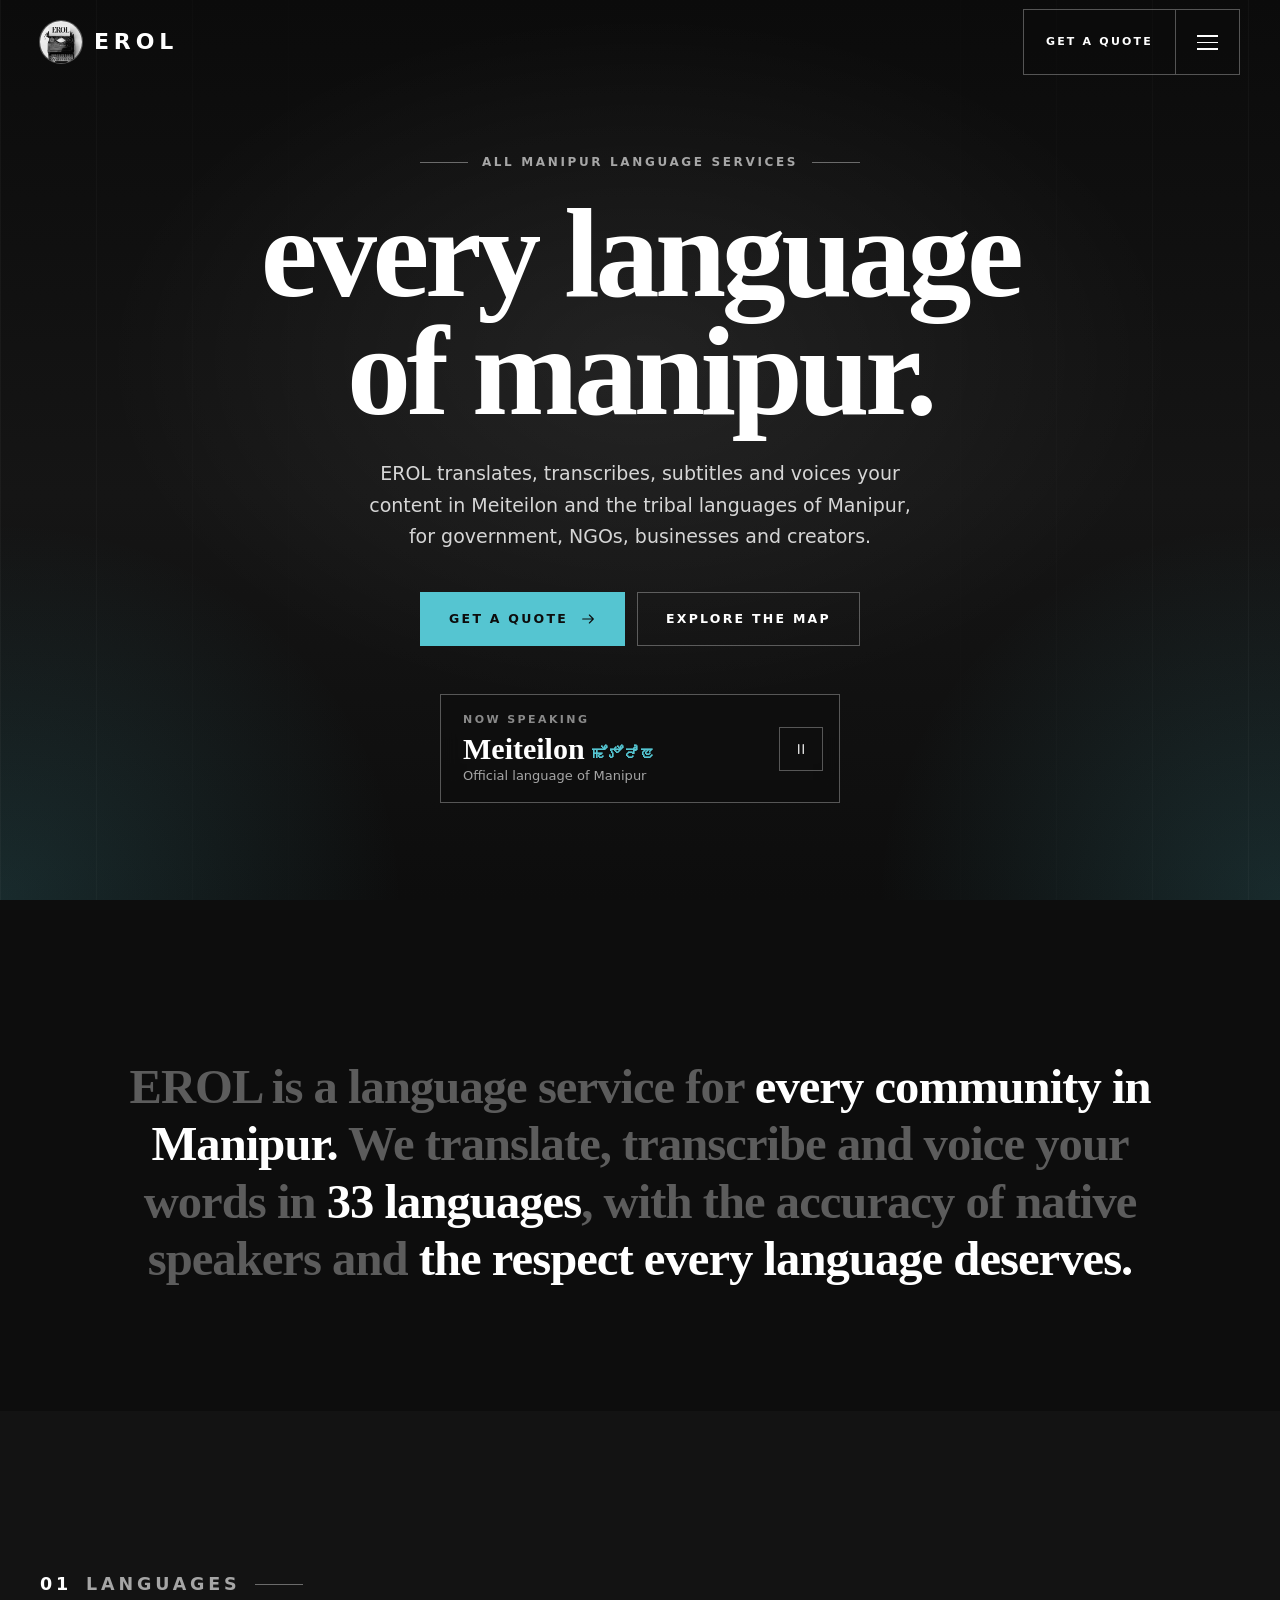
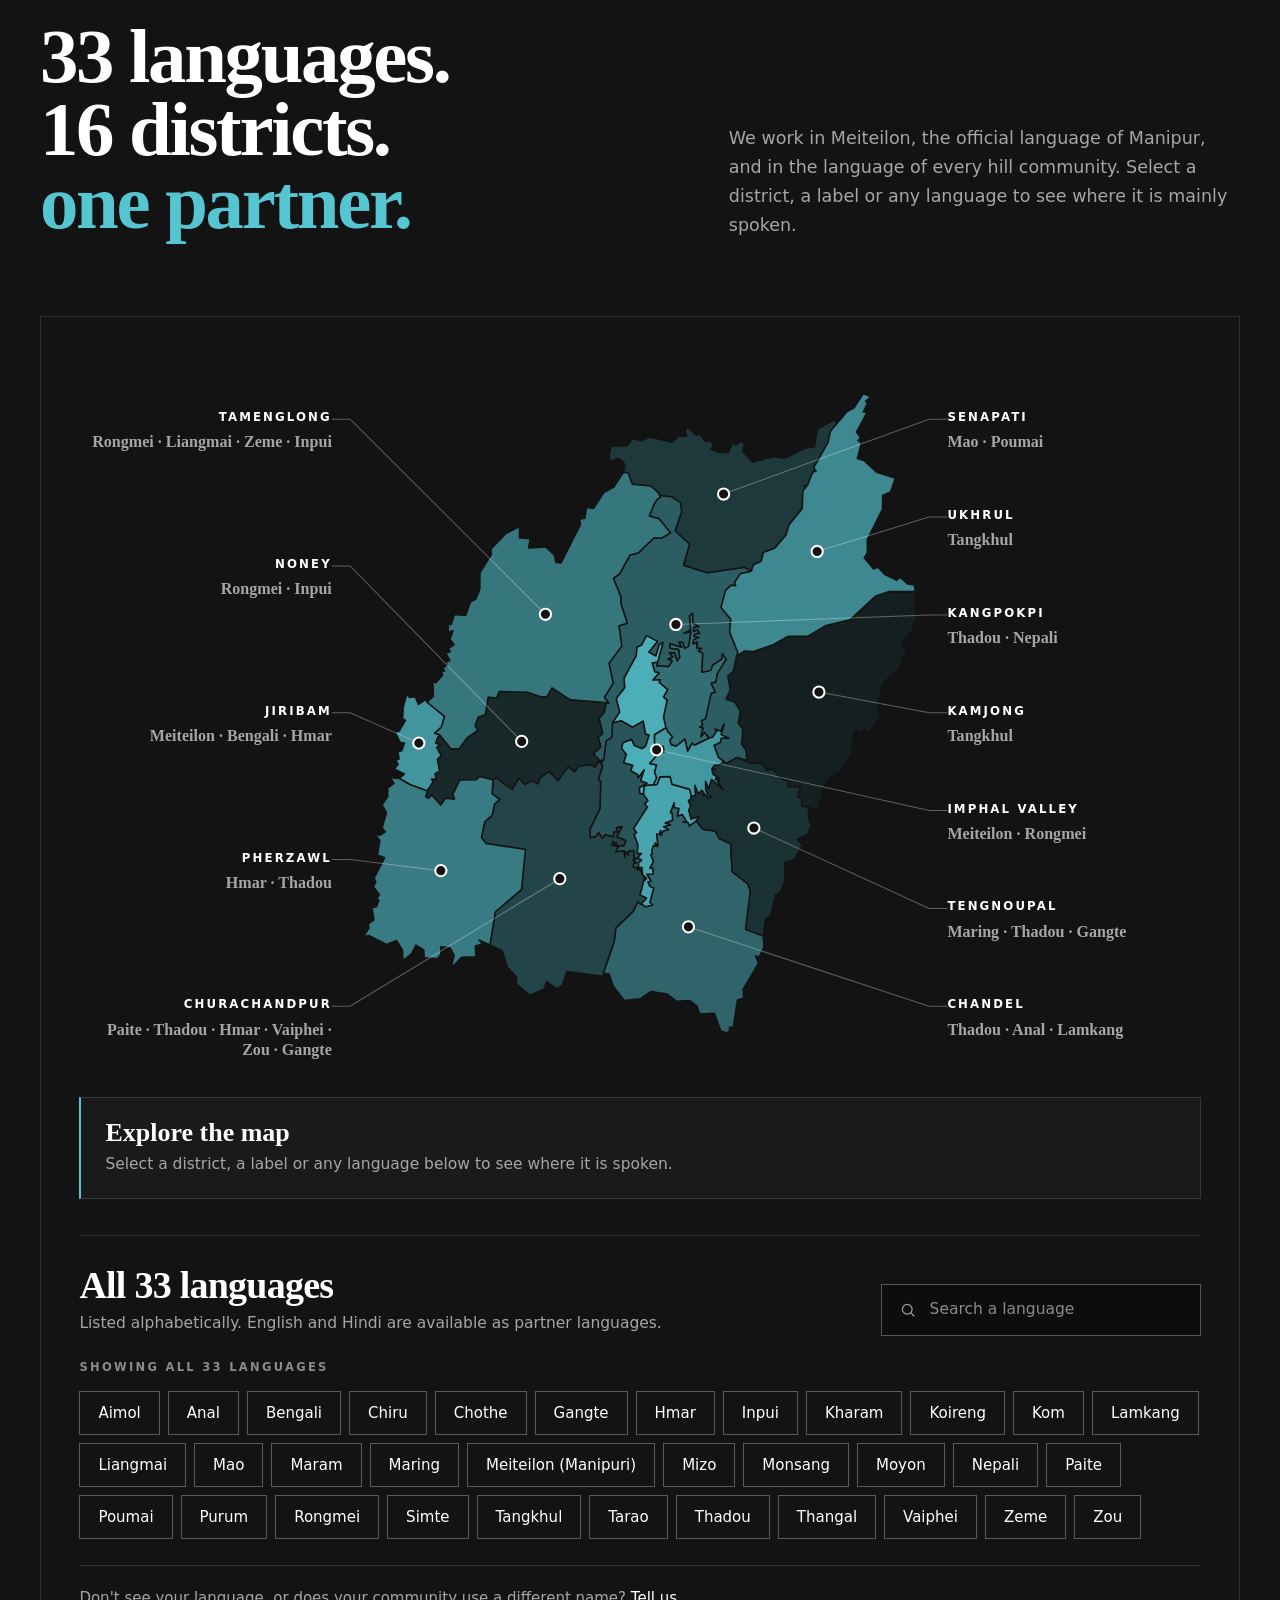
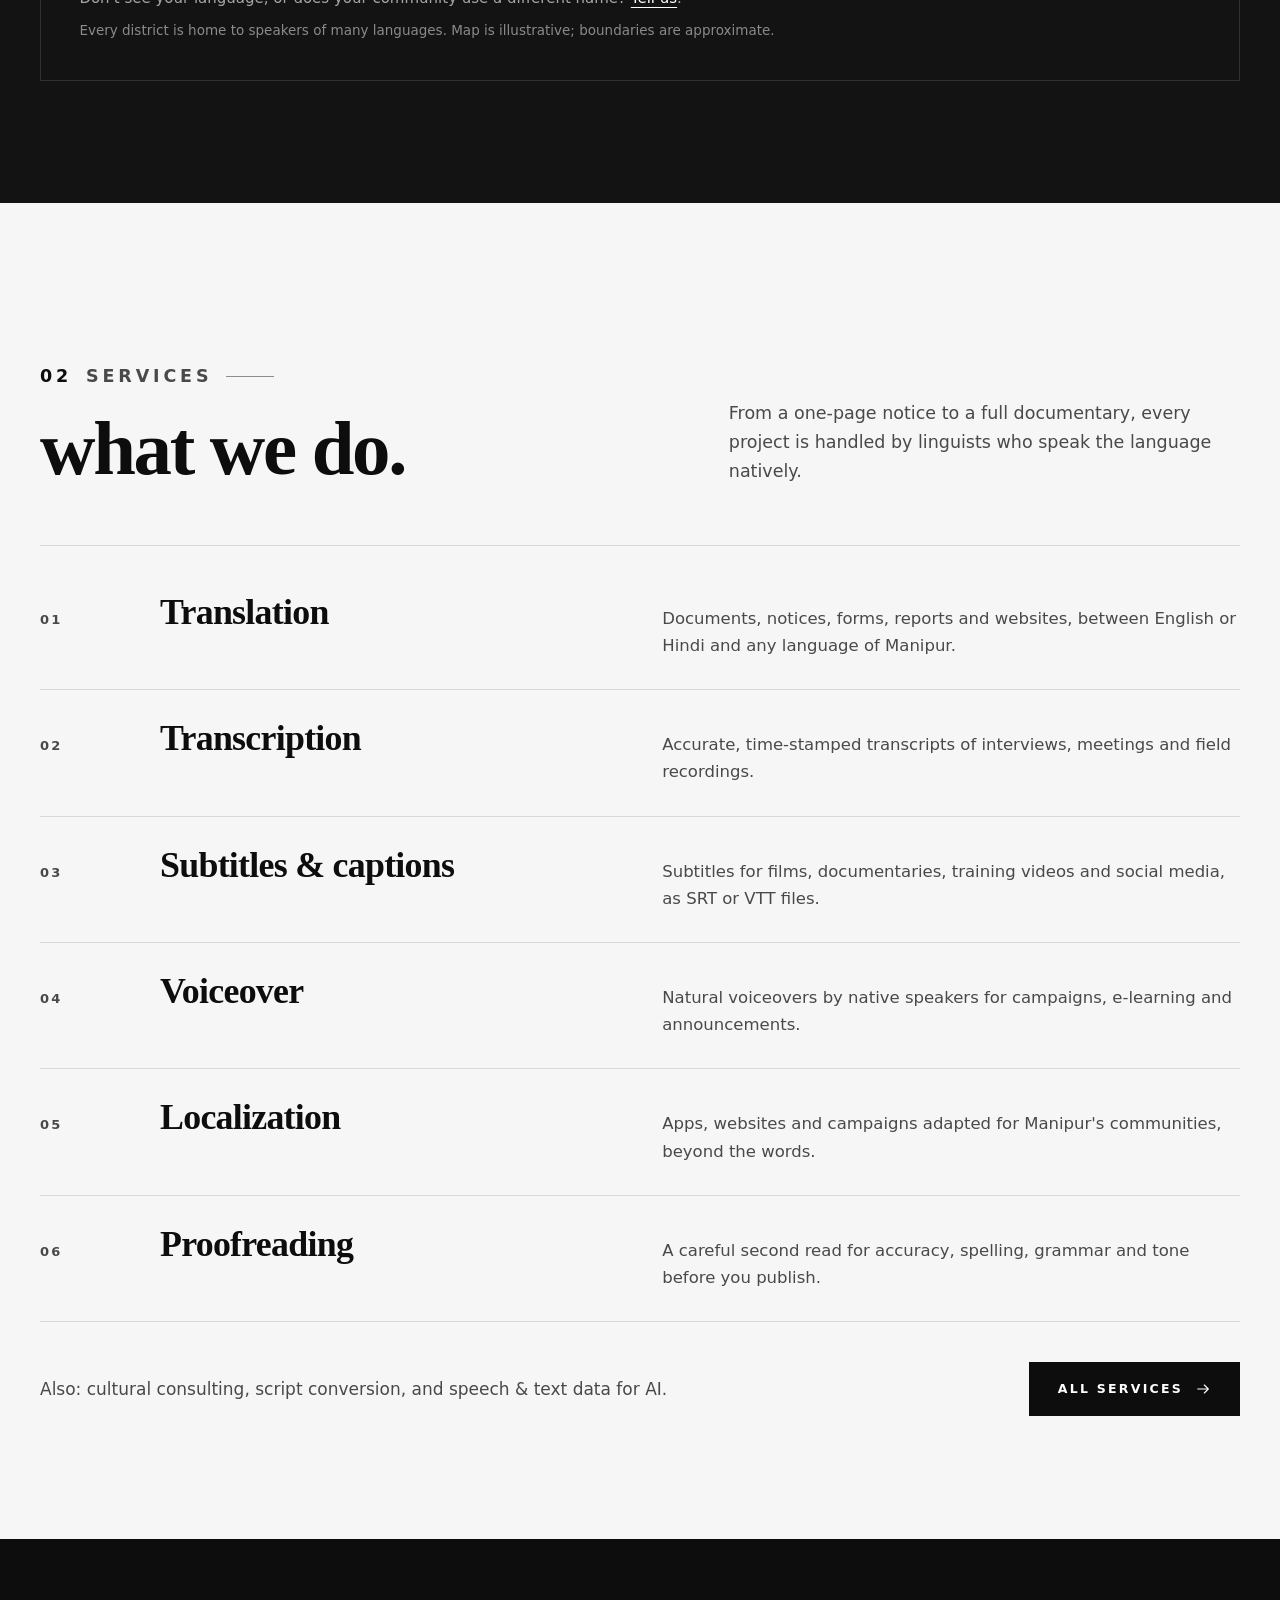
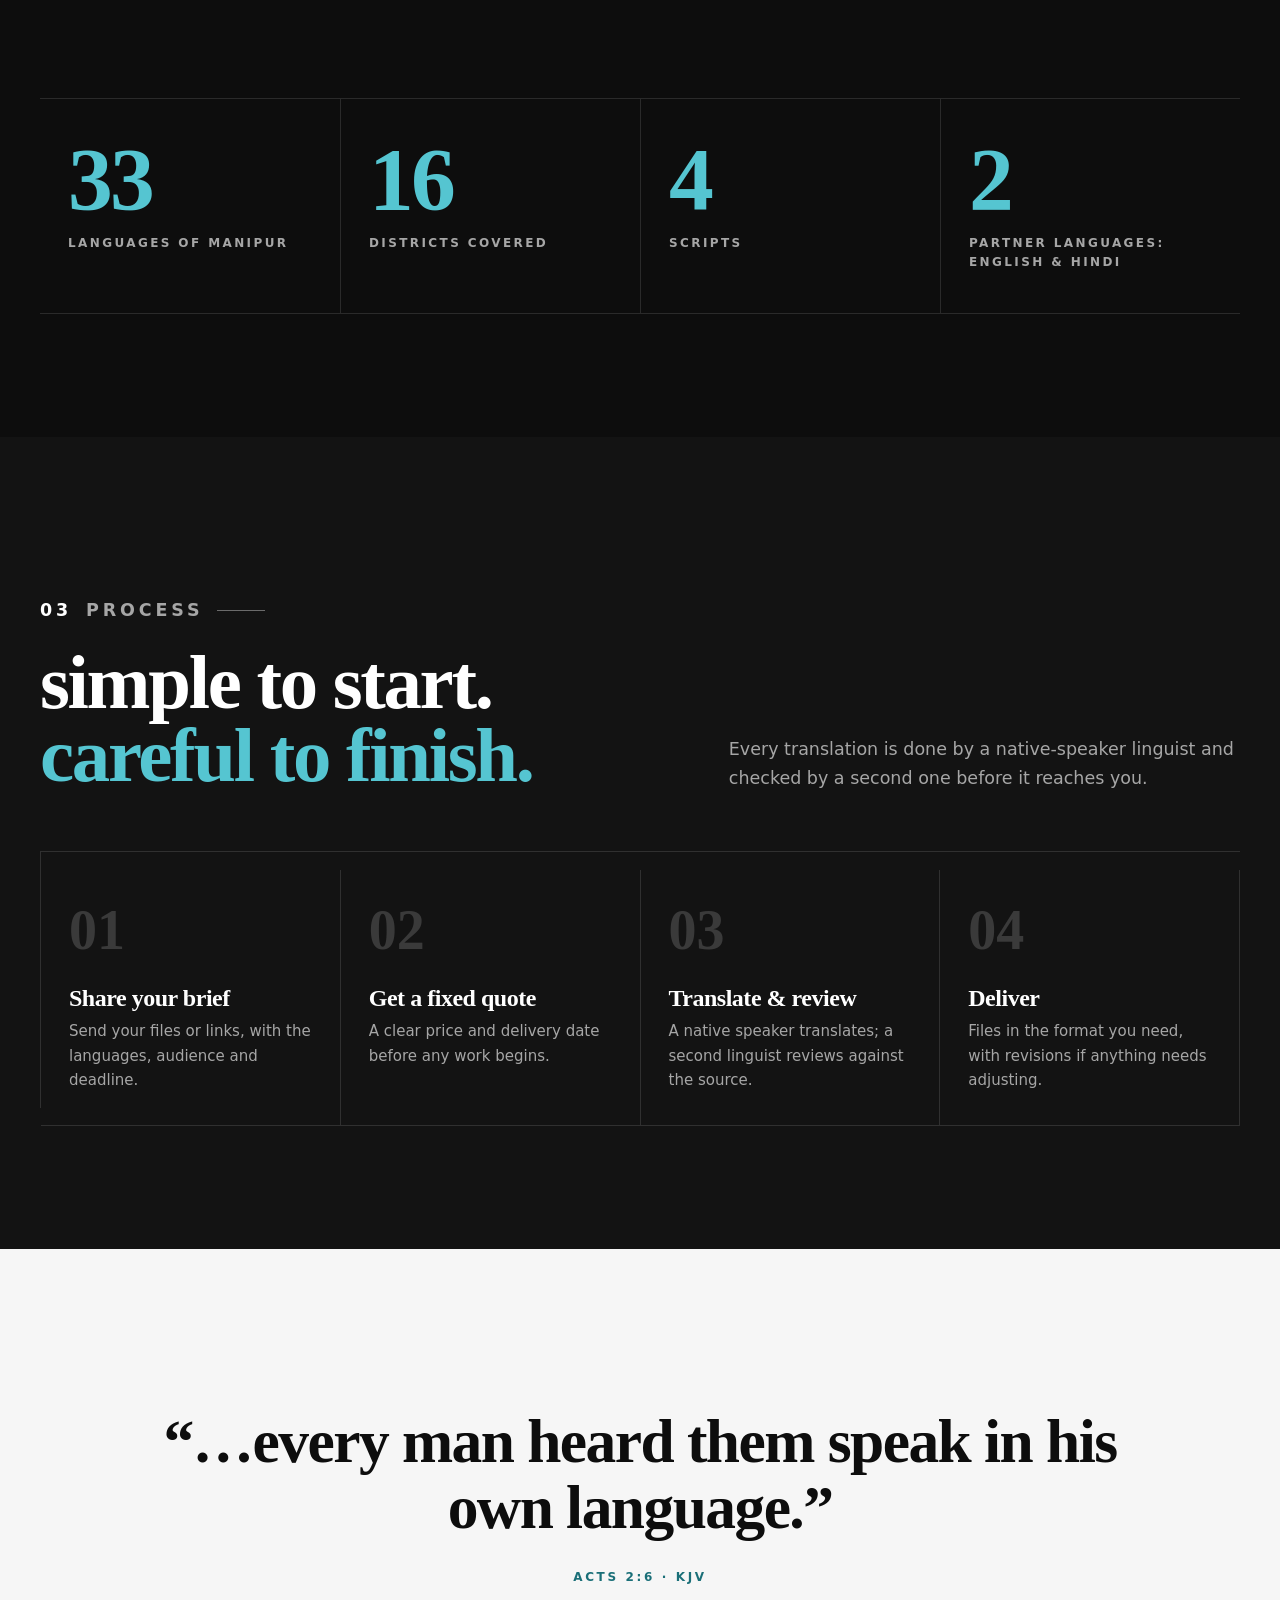
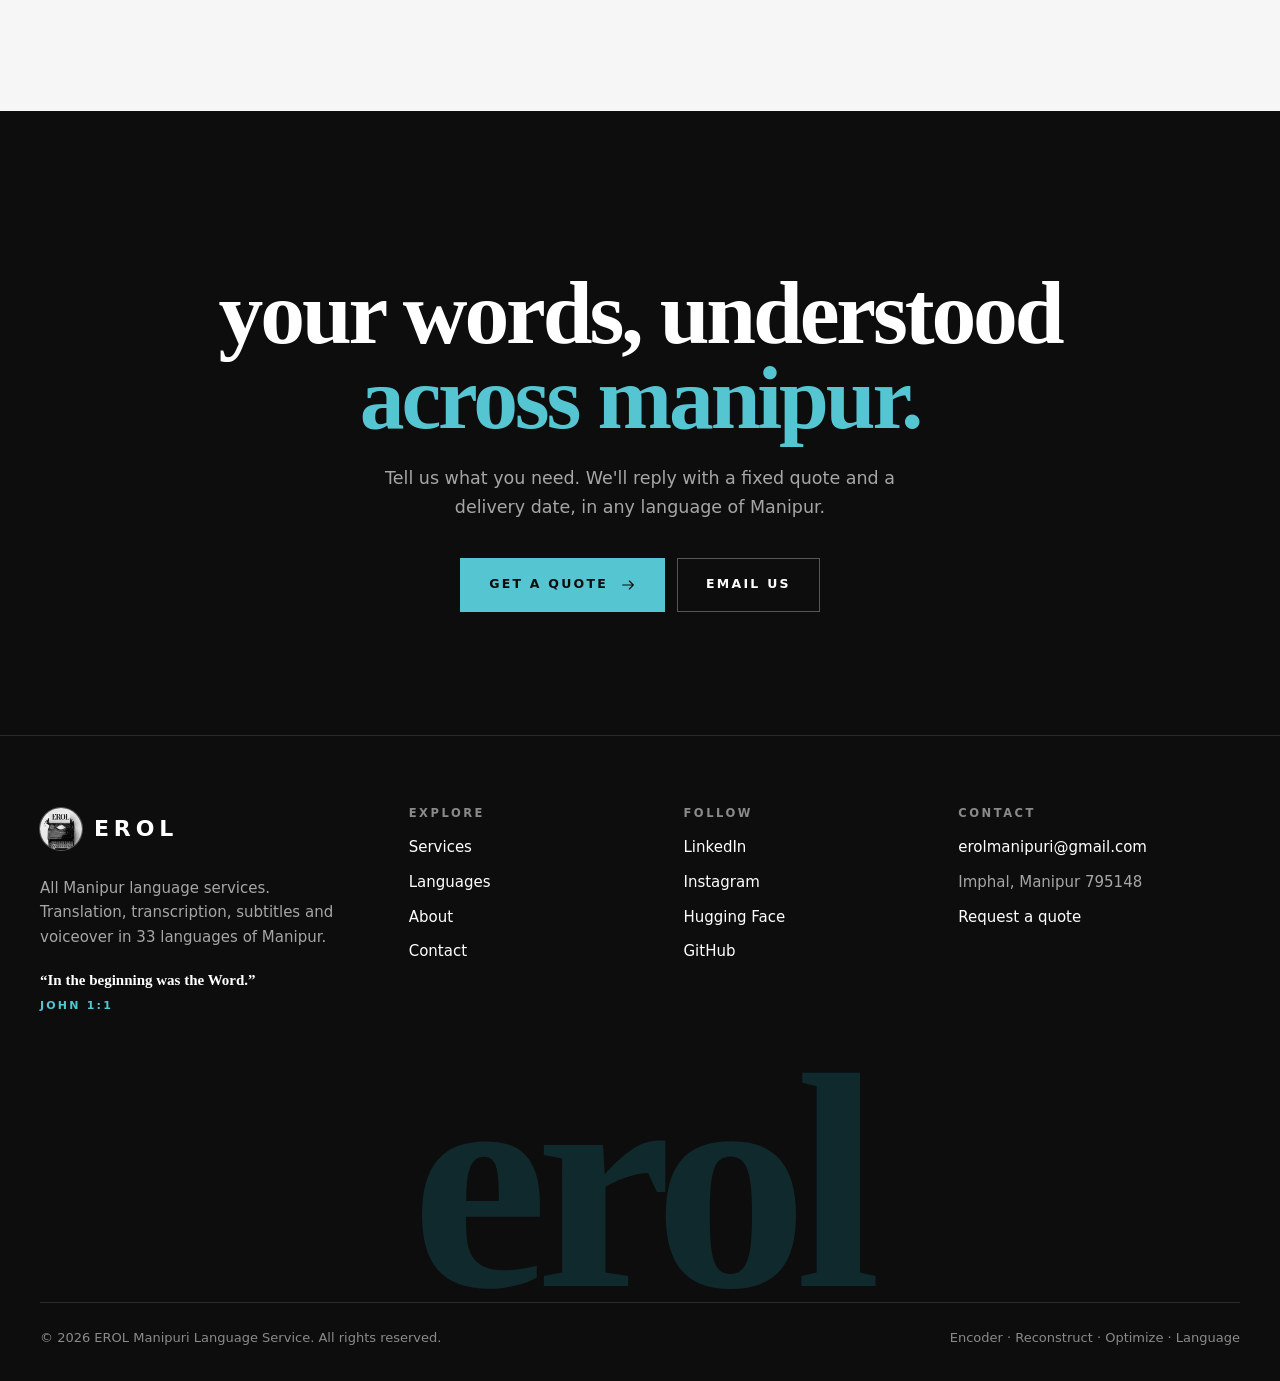
==== commit 1590a8e1: "erol update" ====
--- a/index.html
+++ b/index.html
@@ -59,8 +59,8 @@
     ]
   }
   </script>
-  <link rel="stylesheet" href="css/styles.css">
-  <script src="js/main.js" defer></script>
+  <link rel="stylesheet" href="css/styles.css?v=50e84571">
+  <script src="js/main.js?v=5a0d66ec" defer></script>
 </head>
 <body>
   <svg class="sprite" aria-hidden="true" focusable="false">
@@ -139,21 +139,19 @@
           <a class="btn btn-solid" href="contact.html">Get a quote <svg class="icon" aria-hidden="true"><use href="#i-arrow"/></svg></a>
           <a class="btn" href="#languages">Explore the map</a>
         </div>
-      </div>
-
-      <a class="scroll-hint" href="#manifesto">Scroll</a>
-
-      <div class="now-box" id="now-box">
-        <div class="now-text">
-          <p class="label">Now speaking</p>
-          <p class="now-word"><span id="now-word">Meiteilon</span><span class="now-native" id="now-native" lang="mni-Mtei">&#xABC3;&#xABE9;&#xABC7;&#xABE9;&#xABC2;&#xABE3;&#xABDF;</span></p>
-          <p class="now-where" id="now-where">Official language of Manipur</p>
+
+        <div class="now-box" id="now-box">
+          <div class="now-text">
+            <p class="now-label">Now speaking</p>
+            <p class="now-word"><span id="now-word">Meiteilon</span><span class="now-native" id="now-native" lang="mni-Mtei">&#xABC3;&#xABE9;&#xABC7;&#xABE9;&#xABC2;&#xABE3;&#xABDF;</span></p>
+            <p class="now-where" id="now-where">Official language of Manipur</p>
+          </div>
+          <button class="now-toggle" id="now-toggle" type="button" aria-pressed="false">
+            <svg class="icon icon-pause" aria-hidden="true"><use href="#i-pause"/></svg>
+            <svg class="icon icon-play" aria-hidden="true"><use href="#i-play"/></svg>
+            <span class="sr-only">Pause the language slideshow</span>
+          </button>
         </div>
-        <button class="now-toggle" id="now-toggle" type="button" aria-pressed="false">
-          <svg class="icon icon-pause" aria-hidden="true"><use href="#i-pause"/></svg>
-          <svg class="icon icon-play" aria-hidden="true"><use href="#i-play"/></svg>
-          <span class="sr-only">Pause the language slideshow</span>
-        </button>
       </div>
     </section>
 
@@ -306,7 +304,7 @@
 
           <div class="explorer-foot">
             <p>Don't see your language, or does your community use a different name? <a href="contact.html">Tell us</a>.</p>
-            <p>District languages follow <a href="https://en.wikipedia.org/wiki/List_of_districts_of_Manipur" target="_blank" rel="noopener">Wikipedia's list of districts of Manipur</a>. Map is illustrative; boundaries are approximate.</p>
+            <p>Every district is home to speakers of many languages. Map is illustrative; boundaries are approximate.</p>
           </div>
         </div>
       </div>
--- a/css/styles.css
+++ b/css/styles.css
@@ -224,14 +224,14 @@
 }
 
 .btn-solid {
-  border-color: var(--white);
-  background: var(--white);
+  border-color: var(--accent);
+  background: var(--accent);
   color: var(--black);
 }
 
 .btn-solid:hover {
   background: transparent;
-  color: var(--white);
+  color: var(--accent);
 }
 
 .btn-dark {
@@ -346,7 +346,7 @@
 }
 
 .header-quote:hover {
-  background: var(--white);
+  background: var(--accent);
   color: var(--black);
 }
 
@@ -486,11 +486,12 @@
 .page-head {
   position: relative;
   overflow: hidden;
-  background:
-    radial-gradient(38% 55% at 2% 80%, rgb(85 197 209 / 0.24), transparent 70%),
-    radial-gradient(38% 55% at 98% 80%, rgb(85 197 209 / 0.24), transparent 70%),
-    radial-gradient(55% 45% at 50% 66%, rgb(255 255 255 / 0.09), transparent 70%),
-    linear-gradient(180deg, #0b0b0b 0%, #1b1b1b 42%, #363636 67%, #141414 67.4%, #0b0b0b 100%);
+  background-color: var(--black);
+  background-image:
+    radial-gradient(45% 60% at 0% 100%, rgb(85 197 209 / 0.16), transparent 70%),
+    radial-gradient(45% 60% at 100% 100%, rgb(85 197 209 / 0.16), transparent 70%),
+    radial-gradient(60% 55% at 50% 40%, rgb(255 255 255 / 0.07), transparent 70%),
+    linear-gradient(180deg, #0b0b0b 0%, #151515 55%, #0d0d0d 100%);
 }
 
 .hero::before,
@@ -505,10 +506,12 @@
 }
 
 .hero {
-  display: grid;
-  place-items: center;
+  display: flex;
+  flex-direction: column;
+  justify-content: center;
+  min-height: 100vh;
   min-height: 100svh;
-  padding: 140px 0 160px;
+  padding: 128px 0 72px;
   text-align: center;
 }
 
@@ -539,15 +542,12 @@
 }
 
 .now-box {
-  position: absolute;
-  right: max(16px, (100% - var(--container)) / 2);
-  bottom: 40px;
-  z-index: 1;
   display: flex;
   align-items: center;
   gap: 20px;
-  min-width: 290px;
-  padding: 18px 18px 18px 22px;
+  width: min(100%, 400px);
+  margin: 48px auto 0;
+  padding: 16px 16px 16px 22px;
   border: 1px solid var(--line-strong);
   background: rgb(13 13 13 / 0.55);
   backdrop-filter: blur(10px);
@@ -608,42 +608,42 @@
   display: block;
 }
 
-.scroll-hint {
-  position: absolute;
-  left: max(16px, (100% - var(--container)) / 2);
-  bottom: 48px;
-  z-index: 1;
-  display: flex;
-  align-items: center;
-  gap: 14px;
+.now-label {
+  margin-bottom: 2px;
   font-size: 11px;
   font-weight: 600;
   letter-spacing: 0.22em;
   text-transform: uppercase;
-  color: var(--gray);
-  text-decoration: none;
-}
-
-.scroll-hint::before {
-  content: "";
-  width: 40px;
-  height: 1px;
-  background: var(--gray);
-}
-
-@media (max-width: 760px) {
+  color: var(--gray-2);
+}
+
+@media (max-width: 560px) {
   .hero {
-    padding-bottom: 200px;
+    padding-top: 112px;
+  }
+
+  .hero-actions {
+    flex-direction: column;
+    align-items: stretch;
+    max-width: 340px;
+    margin-inline: auto;
+  }
+
+  .label-center {
+    letter-spacing: 0.18em;
+  }
+
+  .label-center::before,
+  .label-center::after {
+    display: none;
   }
 
   .now-box {
-    left: 16px;
-    right: 16px;
-    min-width: 0;
-  }
-
-  .scroll-hint {
-    display: none;
+    margin-top: 36px;
+  }
+
+  .now-word {
+    font-size: 26px;
   }
 }
 
@@ -798,11 +798,11 @@
   stroke-width: 1.4;
   stroke-linejoin: round;
   cursor: pointer;
-  transition: fill 0.25s, opacity 0.25s;
+  transition: opacity 0.25s;
 }
 
 .district:hover {
-  fill: #8a8a8a;
+  fill: #7fd6df;
 }
 
 .map.has-selection .district {
@@ -811,7 +811,7 @@
 
 .map.has-selection .district.is-active {
   opacity: 1;
-  fill: var(--accent);
+  fill: var(--white);
 }
 
 .map-leaders {
@@ -838,12 +838,12 @@
 }
 
 .leader.is-active {
-  stroke: var(--accent);
+  stroke: var(--white);
 }
 
 .pin.is-active {
-  stroke: var(--accent);
-  fill: var(--accent);
+  stroke: var(--white);
+  fill: var(--black);
 }
 
 .map-frame.has-selection .leader:not(.is-active),
@@ -853,7 +853,9 @@
 
 .callout {
   position: absolute;
+  width: 21.5%;
   width: 21.5cqi;
+  font-size: 13px;
   font-size: clamp(11px, 1.28cqi, 15px);
   transform: translateY(-0.75em);
 }
@@ -924,23 +926,23 @@
 .callout[data-group="tengnoupal"] { left: 77.45%; top: 77.43%; }
 .callout[data-group="chandel"] { left: 77.45%; top: 91.14%; }
 
-/* District shades: neighbouring districts never share a tone */
-[data-district="Senapati"] { --c: #3b3b3b; }
-[data-district="Ukhrul"] { --c: #5e5e5e; }
-[data-district="Kamjong"] { --c: #303030; }
-[data-district="Kangpokpi"] { --c: #4b4b4b; }
-[data-district="Tamenglong"] { --c: #565656; }
-[data-district="Noney"] { --c: #343434; }
-[data-district="Jiribam"] { --c: #636363; }
-[data-district="Churachandpur"] { --c: #404040; }
-[data-district="Pherzawl"] { --c: #585858; }
-[data-district="Chandel"] { --c: #4e4e4e; }
-[data-district="Tengnoupal"] { --c: #383838; }
-[data-district="Imphal West"] { --c: #6e6e6e; }
-[data-district="Imphal East"] { --c: #525252; }
-[data-district="Thoubal"] { --c: #646464; }
-[data-district="Bishnupur"] { --c: #474747; }
-[data-district="Kakching"] { --c: #6a6a6a; }
+/* District shades: tints of the brand teal; neighbouring districts never share a tone */
+[data-district="Senapati"] { --c: #1e393c; }
+[data-district="Ukhrul"] { --c: #3e8991; }
+[data-district="Kamjong"] { --c: #141f21; }
+[data-district="Kangpokpi"] { --c: #2c5d63; }
+[data-district="Tamenglong"] { --c: #36777e; }
+[data-district="Noney"] { --c: #18292a; }
+[data-district="Jiribam"] { --c: #42959e; }
+[data-district="Churachandpur"] { --c: #234448; }
+[data-district="Pherzawl"] { --c: #387b83; }
+[data-district="Chandel"] { --c: #2f646a; }
+[data-district="Tengnoupal"] { --c: #1b3234; }
+[data-district="Imphal West"] { --c: #4caeb9; }
+[data-district="Imphal East"] { --c: #336e74; }
+[data-district="Thoubal"] { --c: #4397a0; }
+[data-district="Bishnupur"] { --c: #295459; }
+[data-district="Kakching"] { --c: #48a5af; }
 
 .map-info {
   display: flex;
@@ -1283,7 +1285,7 @@
   font-weight: 700;
   line-height: 0.9;
   letter-spacing: -0.03em;
-  color: var(--white);
+  color: var(--accent);
 }
 
 .stats span {
@@ -1869,7 +1871,7 @@
   line-height: 0.78;
   letter-spacing: -0.04em;
   text-align: center;
-  color: #161616;
+  color: #10292c;
   user-select: none;
 }
 
@@ -1918,13 +1920,11 @@
 }
 
 .js .reveal {
-  opacity: 0;
-  transform: translateY(24px);
-  transition: opacity 0.9s var(--ease), transform 0.9s var(--ease);
+  transform: translateY(18px);
+  transition: transform 0.9s var(--ease);
 }
 
 .js .reveal.is-visible {
-  opacity: 1;
   transform: none;
 }
 
@@ -1937,7 +1937,6 @@
   }
 
   .js .reveal {
-    opacity: 1;
     transform: none;
   }
 }
@@ -2052,3 +2051,37 @@
   gap: 20px 32px;
   margin-top: 40px;
 }
+
+/* Fallback for browsers without aspect-ratio (older Safari) */
+@supports not (aspect-ratio: 1 / 1) {
+  @media (min-width: 861px) {
+    .map-frame {
+      height: 0;
+      padding-top: 63.64%;
+    }
+  }
+}
+
+/* Short laptop screens (e.g. 1366x768, 1280x720): keep the whole hero in view */
+@media (min-width: 761px) and (max-height: 820px) {
+  .hero {
+    padding-top: 108px;
+    padding-bottom: 40px;
+  }
+
+  .hero h1 {
+    font-size: clamp(56px, 7.4vw, 104px);
+  }
+
+  .hero-lede {
+    margin-top: 20px;
+  }
+
+  .hero-actions {
+    margin-top: 28px;
+  }
+
+  .now-box {
+    margin-top: 28px;
+  }
+}
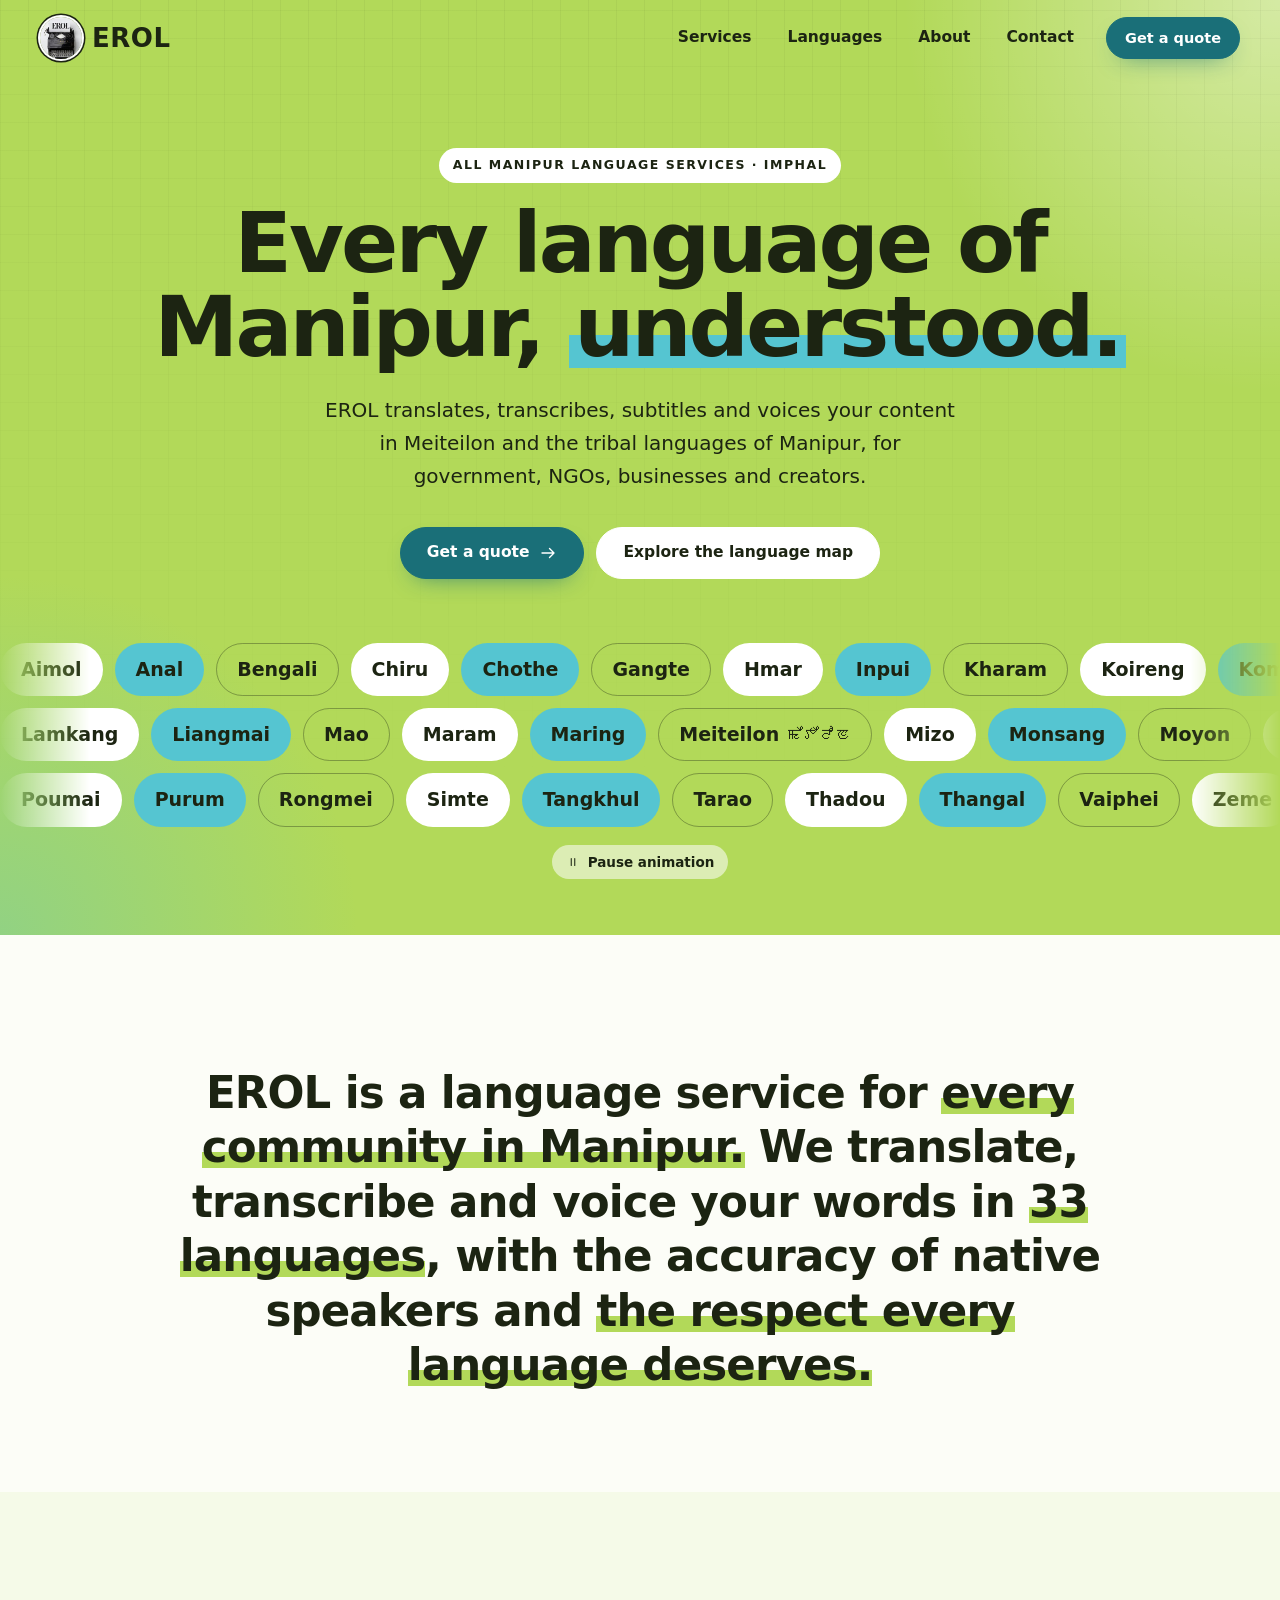
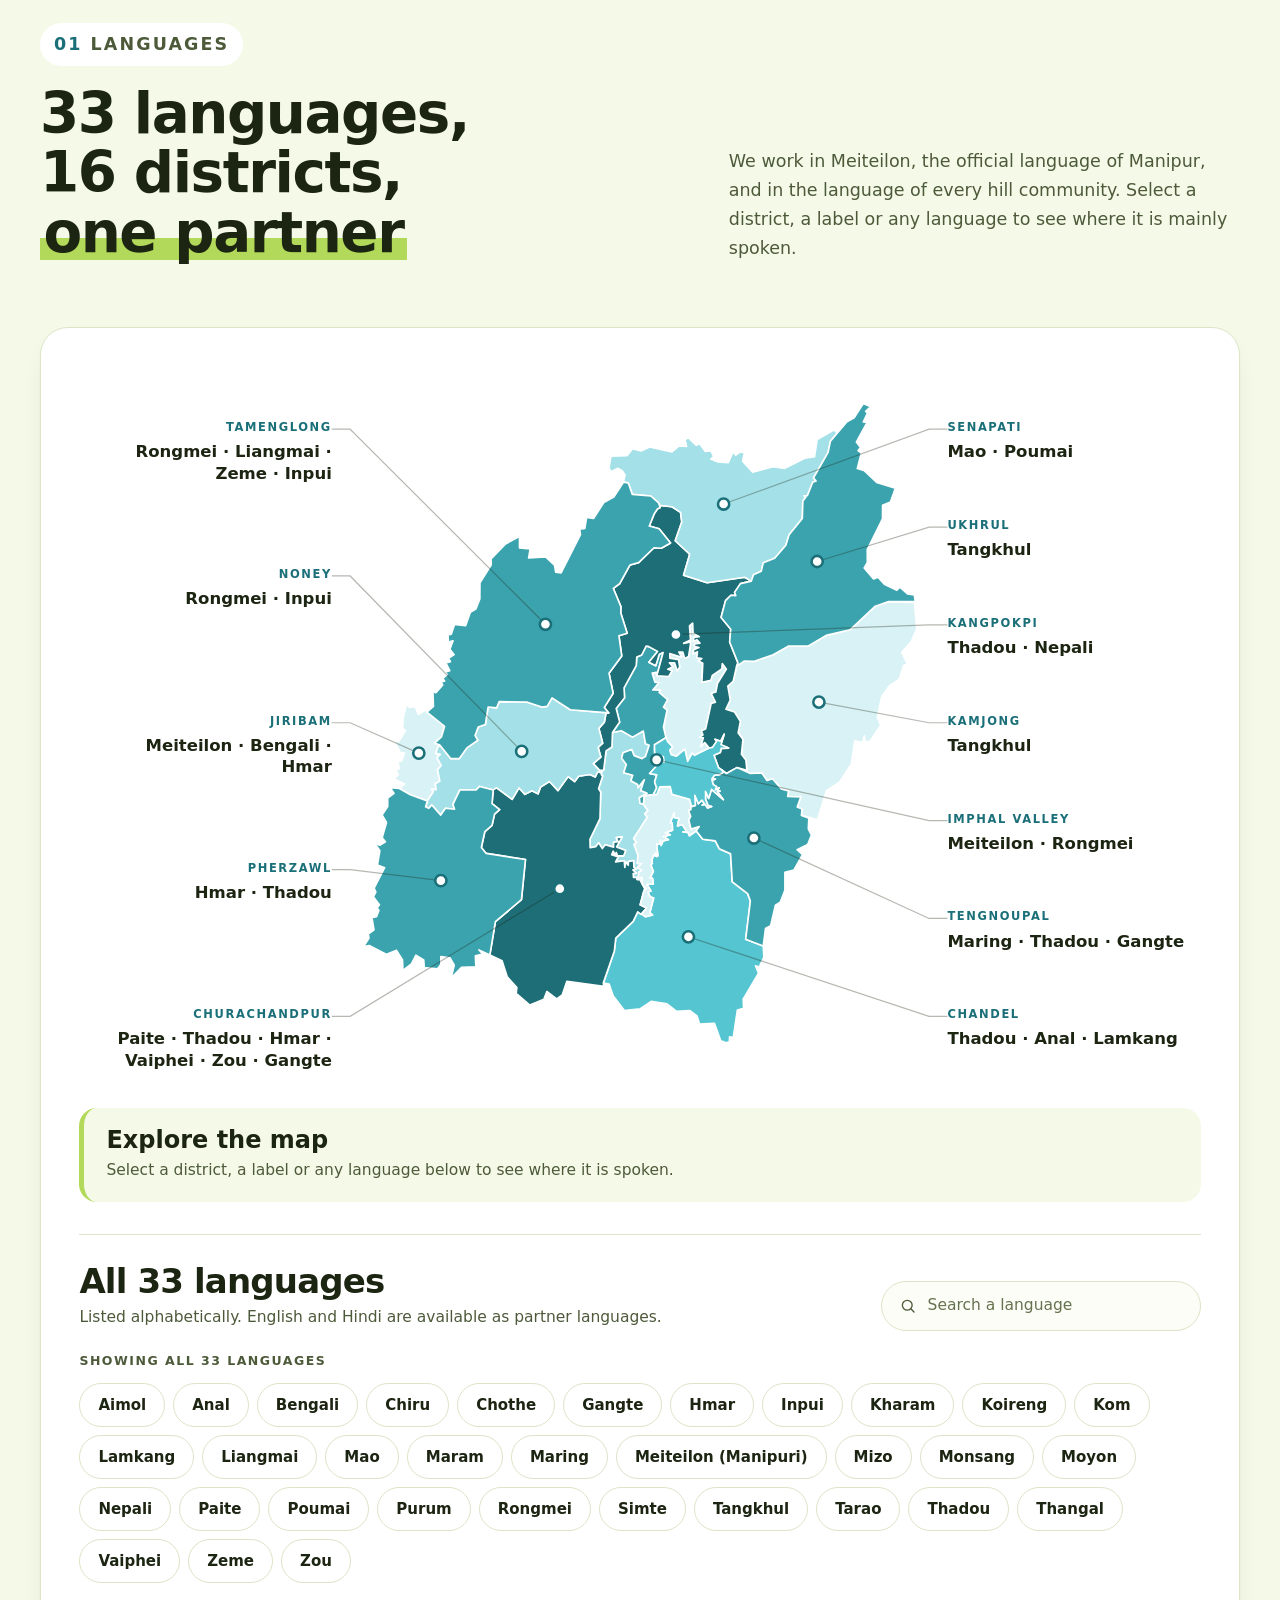
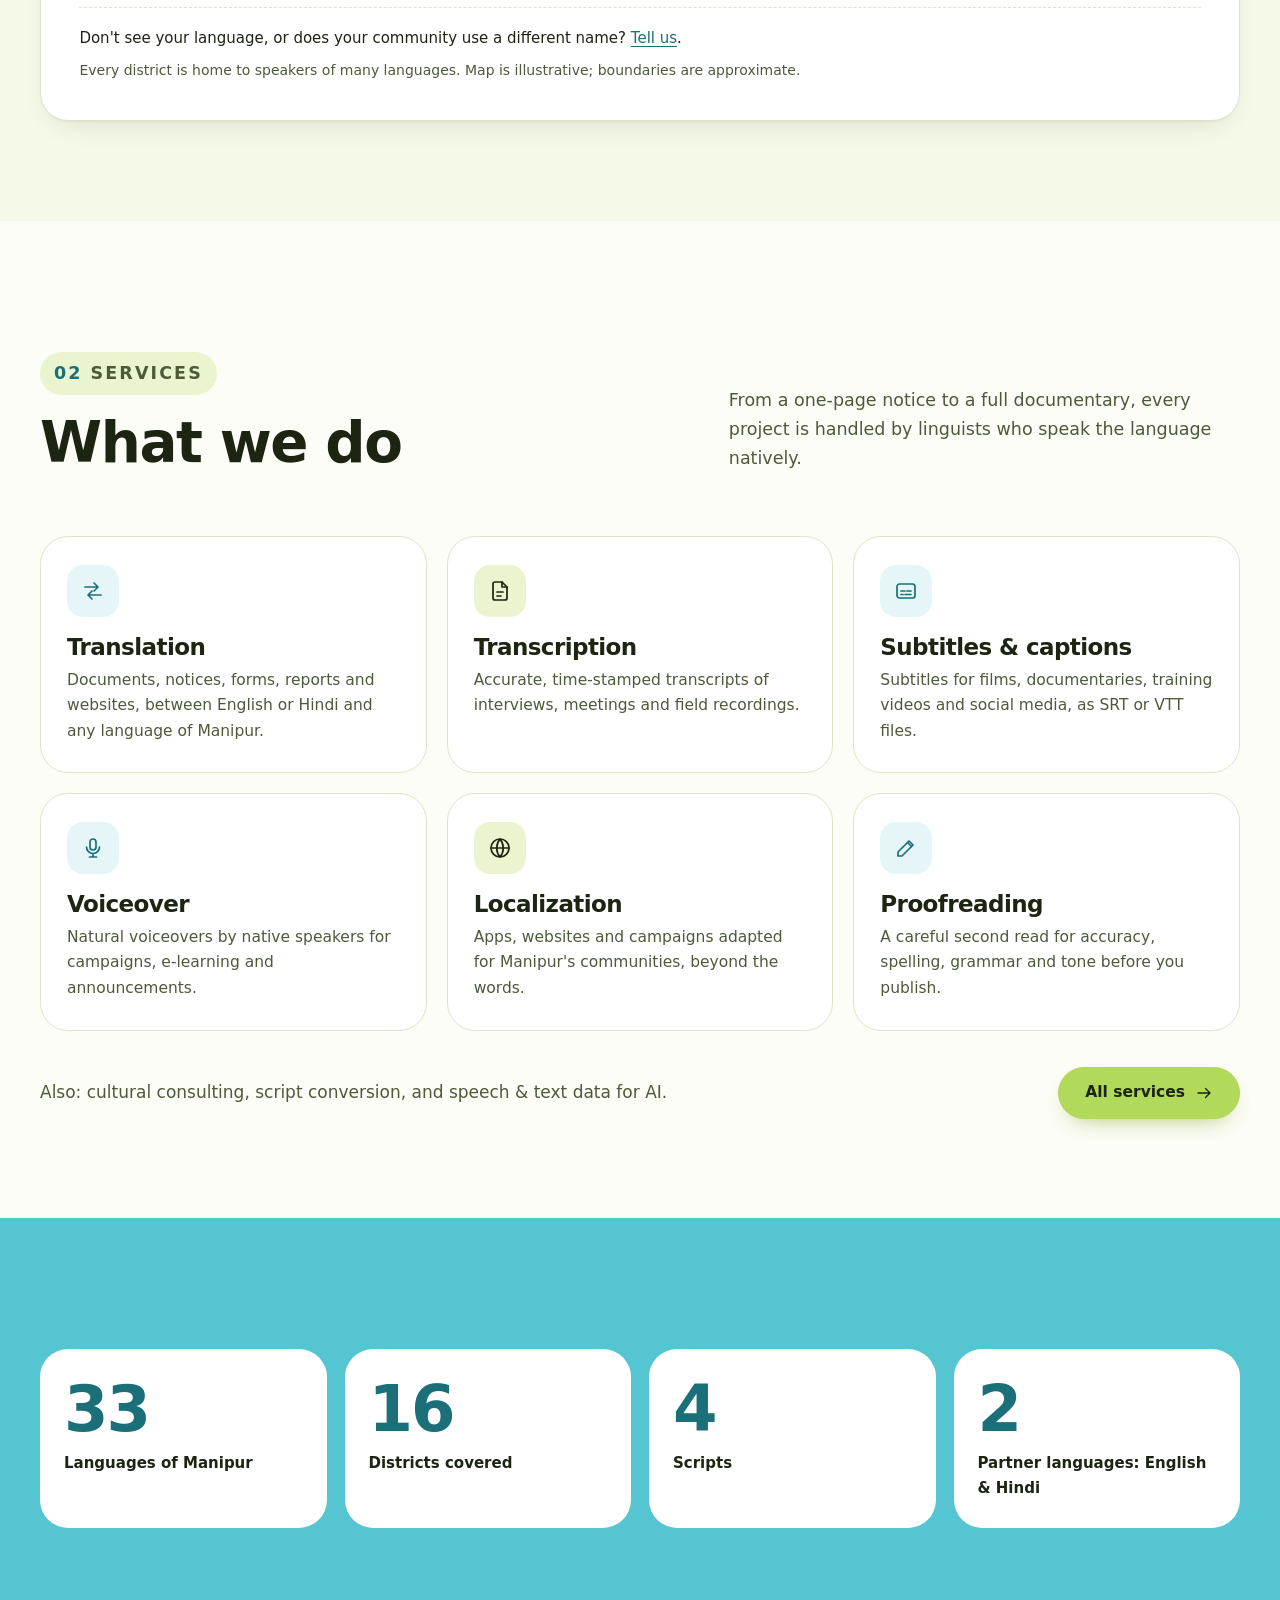
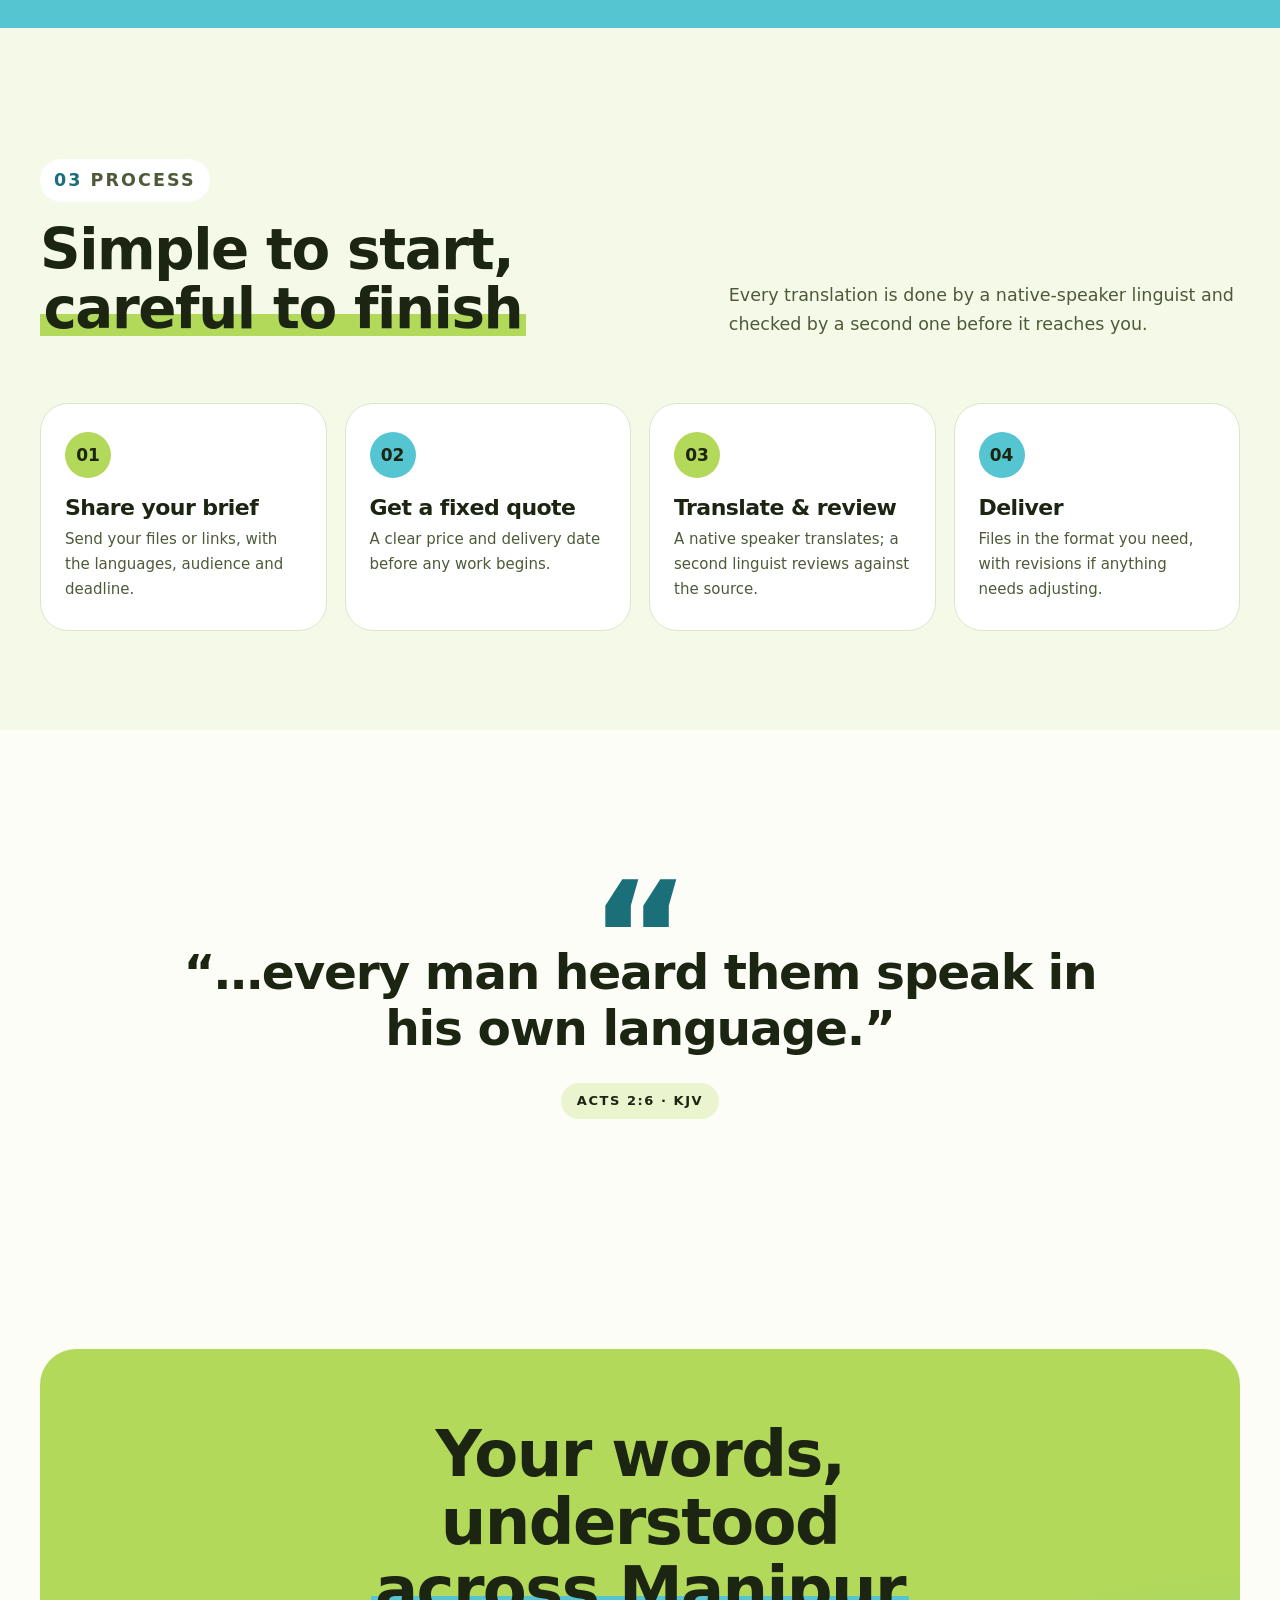
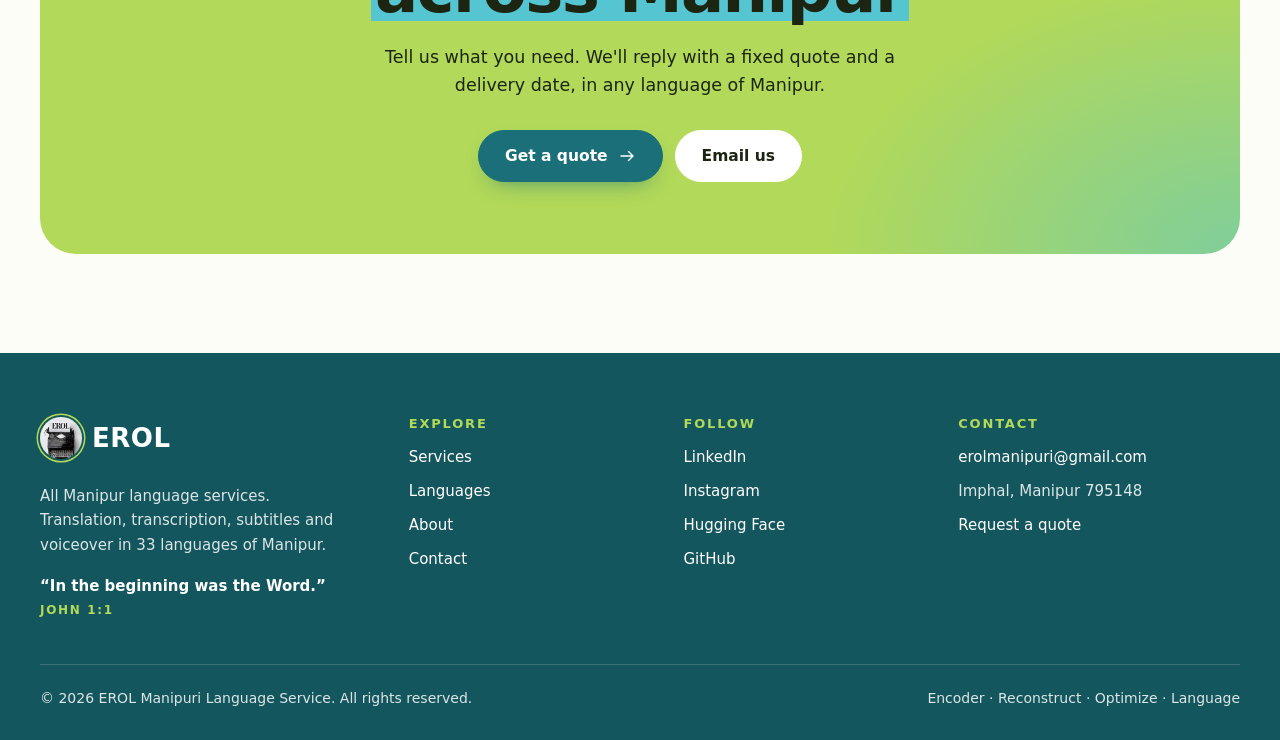
==== commit c5224e22: "erol update" ====
--- a/index.html
+++ b/index.html
@@ -9,7 +9,7 @@
   <title>EROL · All Manipur language services</title>
   <meta name="description" content="Translation, transcription, subtitles and voiceover in Meiteilon and the tribal languages of Manipur, including Tangkhul, Thadou, Rongmei, Paite, Hmar, Mao and Poumai. Based in Imphal.">
   <link rel="canonical" href="https://erolmni.github.io/">
-  <meta name="theme-color" content="#0d0d0d">
+  <meta name="theme-color" content="#b2d959">
 
   <link rel="icon" href="assets/favicon.png" type="image/png">
   <link rel="apple-touch-icon" href="assets/apple-touch-icon.png">
@@ -28,7 +28,7 @@
 
   <link rel="preconnect" href="https://fonts.googleapis.com">
   <link rel="preconnect" href="https://fonts.gstatic.com" crossorigin>
-  <link rel="stylesheet" href="https://fonts.googleapis.com/css2?family=Fraunces:opsz,wght@9..144,600;9..144,700;9..144,800&family=Outfit:wght@400;500;600;700&display=swap">
+  <link rel="stylesheet" href="https://fonts.googleapis.com/css2?family=Bricolage+Grotesque:opsz,wght@12..96,600;12..96,700;12..96,800&family=DM+Sans:opsz,wght@9..40,400;9..40,500;9..40,600;9..40,700&display=swap">
   <link rel="stylesheet" href="https://fonts.googleapis.com/css2?family=Noto+Sans+Meetei+Mayek:wght@500&display=swap&text=%EA%AF%83%EA%AF%A9%EA%AF%87%EA%AF%82%EA%AF%A3%EA%AF%9F">
   <script type="application/ld+json">
   {
@@ -59,8 +59,8 @@
     ]
   }
   </script>
-  <link rel="stylesheet" href="css/styles.css?v=50e84571">
-  <script src="js/main.js?v=5a0d66ec" defer></script>
+  <link rel="stylesheet" href="css/styles.css?v=f0e158a8">
+  <script src="js/main.js?v=25e091f1" defer></script>
 </head>
 <body>
   <svg class="sprite" aria-hidden="true" focusable="false">
@@ -68,9 +68,15 @@
     <symbol id="i-pause" viewBox="0 0 24 24"><path d="M9 6v12M15 6v12"/></symbol>
     <symbol id="i-play" viewBox="0 0 24 24"><path d="M8 5.5v13l10-6.5-10-6.5z"/></symbol>
     <symbol id="i-search" viewBox="0 0 24 24"><circle cx="11" cy="11" r="6.5"/><path d="M20 20l-4.2-4.2"/></symbol>
-    <symbol id="i-copy" viewBox="0 0 24 24"><rect x="8.5" y="8.5" width="11" height="11" rx="1"/><path d="M15.5 8.5V5.5a1 1 0 0 0-1-1h-9a1 1 0 0 0-1 1v9a1 1 0 0 0 1 1h3"/></symbol>
+    <symbol id="i-copy" viewBox="0 0 24 24"><rect x="8.5" y="8.5" width="11" height="11" rx="2.2"/><path d="M15.5 8.5V6.7a2.2 2.2 0 0 0-2.2-2.2H6.7a2.2 2.2 0 0 0-2.2 2.2v6.6a2.2 2.2 0 0 0 2.2 2.2h1.8"/></symbol>
     <symbol id="i-close" viewBox="0 0 24 24"><path d="M6 6l12 12M18 6L6 18"/></symbol>
     <symbol id="i-check" viewBox="0 0 24 24"><path d="M5 12.5l4.5 4.5L19 7.5"/></symbol>
+    <symbol id="i-swap" viewBox="0 0 24 24"><path d="M4 8h13M13 4l4 4-4 4"/><path d="M20 16H7m4-4-4 4 4 4"/></symbol>
+    <symbol id="i-file" viewBox="0 0 24 24"><path d="M14 3H7a2 2 0 0 0-2 2v14a2 2 0 0 0 2 2h10a2 2 0 0 0 2-2V8l-5-5z"/><path d="M14 3v5h5M9 13h6M9 17h4"/></symbol>
+    <symbol id="i-captions" viewBox="0 0 24 24"><rect x="3" y="5" width="18" height="14" rx="2.5"/><path d="M7 12h4m2 0h4M7 15.5h2m2 0h6"/></symbol>
+    <symbol id="i-mic" viewBox="0 0 24 24"><rect x="9" y="3" width="6" height="11" rx="3"/><path d="M5.5 11a6.5 6.5 0 0 0 13 0M12 17.5V21M8.5 21h7"/></symbol>
+    <symbol id="i-globe" viewBox="0 0 24 24"><circle cx="12" cy="12" r="9"/><path d="M3 12h18M12 3a14 14 0 0 1 0 18M12 3a14 14 0 0 0 0 18"/></symbol>
+    <symbol id="i-pen" viewBox="0 0 24 24"><path d="M4 20h4L19 9l-4-4L4 16v4z"/><path d="M13.5 6.5l4 4"/></symbol>
     <symbol id="i-users" viewBox="0 0 24 24"><circle cx="9" cy="8" r="3.2"/><path d="M3 19.5c0-3.3 2.7-5.5 6-5.5s6 2.2 6 5.5"/><path d="M15.5 4.9a3.2 3.2 0 0 1 0 6.2M17.5 14.3c2.1.6 3.5 2.6 3.5 5.2"/></symbol>
     <symbol id="i-shield" viewBox="0 0 24 24"><path d="M12 3l7.5 3v5.5c0 4.6-3.2 8.3-7.5 9.5-4.3-1.2-7.5-4.9-7.5-9.5V6L12 3z"/><path d="M8.8 12l2.2 2.2 4.3-4.4"/></symbol>
     <symbol id="i-list" viewBox="0 0 24 24"><path d="M9 6h11M9 12h11M9 18h11M4 6h.01M4 12h.01M4 18h.01"/></symbol>
@@ -79,10 +85,10 @@
     <symbol id="i-book" viewBox="0 0 24 24"><path d="M4 5.5A2.5 2.5 0 0 1 6.5 3H20v15H6.5A2.5 2.5 0 0 0 4 20.5v-15z"/><path d="M4 20.5A2.5 2.5 0 0 1 6.5 18H20v3H6.5"/></symbol>
     <symbol id="i-hands" viewBox="0 0 24 24"><circle cx="8" cy="7" r="2.5"/><circle cx="16" cy="7" r="2.5"/><path d="M3.5 19c0-3 2-5.5 4.5-5.5s4 1.6 4 1.6 1.5-1.6 4-1.6 4.5 2.5 4.5 5.5"/></symbol>
     <symbol id="i-scale" viewBox="0 0 24 24"><path d="M12 4v16M7 20h10M5 7h14"/><path d="M5 7l-3 6a3 3 0 0 0 6 0L5 7zM19 7l-3 6a3 3 0 0 0 6 0l-3-6z"/></symbol>
-    <symbol id="i-film" viewBox="0 0 24 24"><rect x="3" y="4" width="18" height="16" rx="1"/><path d="M7 4v16M17 4v16M3 9h4m10 0h4M3 15h4m10 0h4"/></symbol>
+    <symbol id="i-film" viewBox="0 0 24 24"><rect x="3" y="4" width="18" height="16" rx="2.5"/><path d="M7 4v16M17 4v16M3 9h4m10 0h4M3 15h4m10 0h4"/></symbol>
     <symbol id="i-bag" viewBox="0 0 24 24"><path d="M5 8h14l-1 12H6L5 8z"/><path d="M9 8V6.5a3 3 0 0 1 6 0V8"/></symbol>
-    <symbol id="i-chip" viewBox="0 0 24 24"><rect x="6" y="6" width="12" height="12" rx="1"/><path d="M9.5 9.5h5v5h-5zM9 3v3m6-3v3M9 18v3m6-3v3M3 9h3m-3 6h3m12-6h3m-3 6h3"/></symbol>
-    <symbol id="i-linkedin" viewBox="0 0 24 24"><rect x="3" y="3" width="18" height="18" rx="2"/><path d="M8 10.5V16M8 7.8v.01M11.5 16v-5.5M11.5 13c0-1.6 1-2.6 2.4-2.6 1.4 0 2.1.9 2.1 2.6V16"/></symbol>
+    <symbol id="i-chip" viewBox="0 0 24 24"><rect x="6" y="6" width="12" height="12" rx="2"/><path d="M9.5 9.5h5v5h-5zM9 3v3m6-3v3M9 18v3m6-3v3M3 9h3m-3 6h3m12-6h3m-3 6h3"/></symbol>
+    <symbol id="i-linkedin" viewBox="0 0 24 24"><rect x="3" y="3" width="18" height="18" rx="3.5"/><path d="M8 10.5V16M8 7.8v.01M11.5 16v-5.5M11.5 13c0-1.6 1-2.6 2.4-2.6 1.4 0 2.1.9 2.1 2.6V16"/></symbol>
     <symbol id="i-instagram" viewBox="0 0 24 24"><rect x="3.5" y="3.5" width="17" height="17" rx="5"/><circle cx="12" cy="12" r="3.8"/><path d="M17 7h.01"/></symbol>
     <symbol id="i-github" viewBox="0 0 24 24"><path d="M9 19c-4 1.3-4-2-5.6-2.5M14.6 21v-3.4c0-1 .1-1.4-.5-2 2.8-.3 5.4-1.4 5.4-6 0-1.2-.4-2.3-1.2-3.2.1-.3.5-1.5-.1-3.1 0 0-1-.3-3.3 1.2a11.4 11.4 0 0 0-6 0C6.6 3 5.6 3.3 5.6 3.3c-.6 1.6-.2 2.8-.1 3.1-.8.9-1.2 2-1.2 3.2 0 4.6 2.6 5.7 5.4 6-.6.6-.6 1.2-.5 2V21"/></symbol>
     <symbol id="i-hf" viewBox="0 0 24 24"><circle cx="12" cy="12" r="8.5"/><path d="M8.6 10.2v.01M15.4 10.2v.01M8.5 14c1 1.4 2.2 2 3.5 2s2.5-.6 3.5-2"/></symbol>
@@ -96,63 +102,47 @@
         <img class="brand-mark" src="assets/erol-mark.jpg" alt="" width="42" height="42">
         <span class="brand-name">EROL</span>
       </a>
-      <div class="header-actions">
-        <a class="header-quote" href="contact.html">Get a quote</a>
-        <button class="menu-toggle" id="menu-toggle" type="button" aria-expanded="false" aria-controls="menu">
-          <span class="sr-only">Open menu</span>
-          <span class="menu-toggle-bar" aria-hidden="true"></span>
-          <span class="menu-toggle-bar" aria-hidden="true"></span>
-          <span class="menu-toggle-bar" aria-hidden="true"></span>
-        </button>
-      </div>
+      <nav class="nav" id="menu" aria-label="Main">
+        <ul class="nav-links">
+          <li><a href="services.html">Services</a></li>
+          <li><a href="#languages">Languages</a></li>
+          <li><a href="about.html">About</a></li>
+          <li><a href="contact.html">Contact</a></li>
+        </ul>
+      </nav>
+      <a class="btn btn-teal btn-sm header-cta" href="contact.html">Get a quote</a>
+      <button class="menu-toggle" id="menu-toggle" type="button" aria-expanded="false" aria-controls="menu">
+        <span class="sr-only">Open menu</span>
+        <span class="menu-toggle-bar" aria-hidden="true"></span>
+        <span class="menu-toggle-bar" aria-hidden="true"></span>
+        <span class="menu-toggle-bar" aria-hidden="true"></span>
+      </button>
     </div>
   </header>
-
-  <nav class="menu" id="menu" aria-label="Main">
-    <div class="container menu-grid">
-      <ul class="menu-links">
-        <li><a href="./" aria-current="page"><span>01</span>Home</a></li>
-        <li><a href="services.html"><span>02</span>Services</a></li>
-        <li><a href="#languages"><span>03</span>Languages</a></li>
-        <li><a href="about.html"><span>04</span>About</a></li>
-        <li><a href="contact.html"><span>05</span>Contact</a></li>
-      </ul>
-      <div class="menu-aside">
-        <p class="label">Write to us</p>
-        <p><a href="mailto:erolmanipuri@gmail.com">erolmanipuri@gmail.com</a></p>
-        <p class="label">Visit</p>
-        <p>Imphal, Manipur 795148, India</p>
-        <p class="label">Follow</p>
-        <p><a href="https://www.linkedin.com/company/erolmni" target="_blank" rel="noopener">LinkedIn</a> · <a href="https://www.instagram.com/erolmni/" target="_blank" rel="noopener">Instagram</a> · <a href="https://huggingface.co/erolmni" target="_blank" rel="noopener">Hugging Face</a> · <a href="https://github.com/erolmni" target="_blank" rel="noopener">GitHub</a></p>
-      </div>
-    </div>
-  </nav>
 
   <main id="main" tabindex="-1">
     <!-- Hero -->
     <section class="hero">
       <div class="container hero-inner">
-        <p class="label label-center">All Manipur language services</p>
-        <h1>every language<br>of manipur.</h1>
+        <p class="label">All Manipur language services · Imphal</p>
+        <h1>Every language of Manipur, <em>understood.</em></h1>
         <p class="hero-lede">EROL translates, transcribes, subtitles and voices your content in Meiteilon and the tribal languages of Manipur, for government, NGOs, businesses and creators.</p>
         <div class="hero-actions">
           <a class="btn btn-solid" href="contact.html">Get a quote <svg class="icon" aria-hidden="true"><use href="#i-arrow"/></svg></a>
-          <a class="btn" href="#languages">Explore the map</a>
+          <a class="btn btn-white" href="#languages">Explore the language map</a>
         </div>
-
-        <div class="now-box" id="now-box">
-          <div class="now-text">
-            <p class="now-label">Now speaking</p>
-            <p class="now-word"><span id="now-word">Meiteilon</span><span class="now-native" id="now-native" lang="mni-Mtei">&#xABC3;&#xABE9;&#xABC7;&#xABE9;&#xABC2;&#xABE3;&#xABDF;</span></p>
-            <p class="now-where" id="now-where">Official language of Manipur</p>
-          </div>
-          <button class="now-toggle" id="now-toggle" type="button" aria-pressed="false">
-            <svg class="icon icon-pause" aria-hidden="true"><use href="#i-pause"/></svg>
-            <svg class="icon icon-play" aria-hidden="true"><use href="#i-play"/></svg>
-            <span class="sr-only">Pause the language slideshow</span>
-          </button>
-        </div>
-      </div>
+      </div>
+
+      <div class="weave" id="weave" aria-hidden="true">
+        <div class="weave-row"><div class="weave-track"><div class="weave-set"><span class="weave-chip">Aimol</span><span class="weave-chip is-teal">Anal</span><span class="weave-chip is-line">Bengali</span><span class="weave-chip">Chiru</span><span class="weave-chip is-teal">Chothe</span><span class="weave-chip is-line">Gangte</span><span class="weave-chip">Hmar</span><span class="weave-chip is-teal">Inpui</span><span class="weave-chip is-line">Kharam</span><span class="weave-chip">Koireng</span><span class="weave-chip is-teal">Kom</span></div><div class="weave-set"><span class="weave-chip">Aimol</span><span class="weave-chip is-teal">Anal</span><span class="weave-chip is-line">Bengali</span><span class="weave-chip">Chiru</span><span class="weave-chip is-teal">Chothe</span><span class="weave-chip is-line">Gangte</span><span class="weave-chip">Hmar</span><span class="weave-chip is-teal">Inpui</span><span class="weave-chip is-line">Kharam</span><span class="weave-chip">Koireng</span><span class="weave-chip is-teal">Kom</span></div></div></div>
+        <div class="weave-row"><div class="weave-track"><div class="weave-set"><span class="weave-chip">Lamkang</span><span class="weave-chip is-teal">Liangmai</span><span class="weave-chip is-line">Mao</span><span class="weave-chip">Maram</span><span class="weave-chip is-teal">Maring</span><span class="weave-chip is-line">Meiteilon <span lang="mni-Mtei">&#xABC3;&#xABE9;&#xABC7;&#xABE9;&#xABC2;&#xABE3;&#xABDF;</span></span><span class="weave-chip">Mizo</span><span class="weave-chip is-teal">Monsang</span><span class="weave-chip is-line">Moyon</span><span class="weave-chip">Nepali</span><span class="weave-chip is-teal">Paite</span></div><div class="weave-set"><span class="weave-chip">Lamkang</span><span class="weave-chip is-teal">Liangmai</span><span class="weave-chip is-line">Mao</span><span class="weave-chip">Maram</span><span class="weave-chip is-teal">Maring</span><span class="weave-chip is-line">Meiteilon <span lang="mni-Mtei">&#xABC3;&#xABE9;&#xABC7;&#xABE9;&#xABC2;&#xABE3;&#xABDF;</span></span><span class="weave-chip">Mizo</span><span class="weave-chip is-teal">Monsang</span><span class="weave-chip is-line">Moyon</span><span class="weave-chip">Nepali</span><span class="weave-chip is-teal">Paite</span></div></div></div>
+        <div class="weave-row"><div class="weave-track"><div class="weave-set"><span class="weave-chip">Poumai</span><span class="weave-chip is-teal">Purum</span><span class="weave-chip is-line">Rongmei</span><span class="weave-chip">Simte</span><span class="weave-chip is-teal">Tangkhul</span><span class="weave-chip is-line">Tarao</span><span class="weave-chip">Thadou</span><span class="weave-chip is-teal">Thangal</span><span class="weave-chip is-line">Vaiphei</span><span class="weave-chip">Zeme</span><span class="weave-chip is-teal">Zou</span></div><div class="weave-set"><span class="weave-chip">Poumai</span><span class="weave-chip is-teal">Purum</span><span class="weave-chip is-line">Rongmei</span><span class="weave-chip">Simte</span><span class="weave-chip is-teal">Tangkhul</span><span class="weave-chip is-line">Tarao</span><span class="weave-chip">Thadou</span><span class="weave-chip is-teal">Thangal</span><span class="weave-chip is-line">Vaiphei</span><span class="weave-chip">Zeme</span><span class="weave-chip is-teal">Zou</span></div></div></div>
+      </div>
+      <button class="weave-toggle" id="weave-toggle" type="button" aria-pressed="false">
+        <svg class="icon icon-pause" aria-hidden="true"><use href="#i-pause"/></svg>
+        <svg class="icon icon-play" aria-hidden="true"><use href="#i-play"/></svg>
+        <span>Pause animation</span>
+      </button>
     </section>
 
     <!-- Manifesto -->
@@ -163,12 +153,12 @@
     </section>
 
     <!-- Languages & map -->
-    <section class="section section-ink" id="languages" aria-labelledby="languages-title">
+    <section class="section section-soft" id="languages" aria-labelledby="languages-title">
       <div class="container">
         <header class="section-head reveal">
           <div>
             <p class="label"><b>01</b> Languages</p>
-            <h2 id="languages-title">33 languages. 16 districts. <em>one partner.</em></h2>
+            <h2 id="languages-title">33 languages, 16 districts, <em>one partner</em></h2>
           </div>
           <p>We work in Meiteilon, the official language of Manipur, and in the language of every hill community. Select a district, a label or any language to see where it is mainly spoken.</p>
         </header>
@@ -311,34 +301,34 @@
     </section>
 
     <!-- Services overview -->
-    <section class="section section-paper" id="services" aria-labelledby="services-title">
+    <section class="section" id="services" aria-labelledby="services-title">
       <div class="container">
         <header class="section-head reveal">
           <div>
             <p class="label"><b>02</b> Services</p>
-            <h2 id="services-title">what we do.</h2>
+            <h2 id="services-title">What we do</h2>
           </div>
           <p>From a one-page notice to a full documentary, every project is handled by linguists who speak the language natively.</p>
         </header>
 
-        <ol class="service-rows">
-          <li class="service-row reveal"><span class="num">01</span><h3>Translation</h3><p>Documents, notices, forms, reports and websites, between English or Hindi and any language of Manipur.</p></li>
-          <li class="service-row reveal"><span class="num">02</span><h3>Transcription</h3><p>Accurate, time-stamped transcripts of interviews, meetings and field recordings.</p></li>
-          <li class="service-row reveal"><span class="num">03</span><h3>Subtitles &amp; captions</h3><p>Subtitles for films, documentaries, training videos and social media, as SRT or VTT files.</p></li>
-          <li class="service-row reveal"><span class="num">04</span><h3>Voiceover</h3><p>Natural voiceovers by native speakers for campaigns, e-learning and announcements.</p></li>
-          <li class="service-row reveal"><span class="num">05</span><h3>Localization</h3><p>Apps, websites and campaigns adapted for Manipur's communities, beyond the words.</p></li>
-          <li class="service-row reveal"><span class="num">06</span><h3>Proofreading</h3><p>A careful second read for accuracy, spelling, grammar and tone before you publish.</p></li>
-        </ol>
+        <ul class="tiles">
+          <li class="tile reveal"><span class="tile-icon"><svg class="icon" aria-hidden="true"><use href="#i-swap"/></svg></span><h3>Translation</h3><p>Documents, notices, forms, reports and websites, between English or Hindi and any language of Manipur.</p></li>
+          <li class="tile reveal"><span class="tile-icon"><svg class="icon" aria-hidden="true"><use href="#i-file"/></svg></span><h3>Transcription</h3><p>Accurate, time-stamped transcripts of interviews, meetings and field recordings.</p></li>
+          <li class="tile reveal"><span class="tile-icon"><svg class="icon" aria-hidden="true"><use href="#i-captions"/></svg></span><h3>Subtitles &amp; captions</h3><p>Subtitles for films, documentaries, training videos and social media, as SRT or VTT files.</p></li>
+          <li class="tile reveal"><span class="tile-icon"><svg class="icon" aria-hidden="true"><use href="#i-mic"/></svg></span><h3>Voiceover</h3><p>Natural voiceovers by native speakers for campaigns, e-learning and announcements.</p></li>
+          <li class="tile reveal"><span class="tile-icon"><svg class="icon" aria-hidden="true"><use href="#i-globe"/></svg></span><h3>Localization</h3><p>Apps, websites and campaigns adapted for Manipur's communities, beyond the words.</p></li>
+          <li class="tile reveal"><span class="tile-icon"><svg class="icon" aria-hidden="true"><use href="#i-pen"/></svg></span><h3>Proofreading</h3><p>A careful second read for accuracy, spelling, grammar and tone before you publish.</p></li>
+        </ul>
 
         <div class="section-foot reveal">
           <p>Also: cultural consulting, script conversion, and speech &amp; text data for AI.</p>
-          <a class="btn btn-dark" href="services.html">All services <svg class="icon" aria-hidden="true"><use href="#i-arrow"/></svg></a>
+          <a class="btn btn-solid" href="services.html">All services <svg class="icon" aria-hidden="true"><use href="#i-arrow"/></svg></a>
         </div>
       </div>
     </section>
 
     <!-- Numbers -->
-    <section class="section" aria-label="EROL in numbers">
+    <section class="section section-teal" aria-label="EROL in numbers">
       <div class="container">
         <ul class="stats reveal">
           <li><strong>33</strong><span>Languages of Manipur</span></li>
@@ -350,12 +340,12 @@
     </section>
 
     <!-- Process -->
-    <section class="section section-ink" id="process" aria-labelledby="process-title">
+    <section class="section section-soft" id="process" aria-labelledby="process-title">
       <div class="container">
         <header class="section-head reveal">
           <div>
             <p class="label"><b>03</b> Process</p>
-            <h2 id="process-title">simple to start. <em>careful to finish.</em></h2>
+            <h2 id="process-title">Simple to start, <em>careful to finish</em></h2>
           </div>
           <p>Every translation is done by a native-speaker linguist and checked by a second one before it reaches you.</p>
         </header>
@@ -369,7 +359,7 @@
       </div>
     </section>
 
-    <section class="section section-paper verse" aria-label="Scripture">
+    <section class="section verse" aria-label="Scripture">
       <figure class="container reveal">
         <blockquote>
           <p>&ldquo;&hellip;every man heard them speak in his own language.&rdquo;</p>
@@ -378,13 +368,15 @@
       </figure>
     </section>
 
-    <section class="section cta" aria-labelledby="cta-title">
-      <div class="container reveal">
-        <h2 id="cta-title">your words, understood <em>across manipur.</em></h2>
-        <p>Tell us what you need. We'll reply with a fixed quote and a delivery date, in any language of Manipur.</p>
-        <div class="hero-actions">
-          <a class="btn btn-solid" href="contact.html">Get a quote <svg class="icon" aria-hidden="true"><use href="#i-arrow"/></svg></a>
-          <a class="btn" href="mailto:erolmanipuri@gmail.com">Email us</a>
+    <section class="section" aria-labelledby="cta-title">
+      <div class="container">
+        <div class="cta-card reveal">
+          <h2 id="cta-title">Your words, understood <em>across Manipur</em></h2>
+          <p>Tell us what you need. We'll reply with a fixed quote and a delivery date, in any language of Manipur.</p>
+          <div class="hero-actions">
+            <a class="btn btn-solid" href="contact.html">Get a quote <svg class="icon" aria-hidden="true"><use href="#i-arrow"/></svg></a>
+            <a class="btn btn-white" href="mailto:erolmanipuri@gmail.com">Email us</a>
+          </div>
         </div>
       </div>
     </section>
@@ -427,9 +419,6 @@
         </ul>
       </div>
     </div>
-    <div class="container">
-      <p class="footer-word" aria-hidden="true">erol</p>
-    </div>
     <div class="container footer-bottom">
       <p>© <span id="year">2026</span> EROL Manipuri Language Service. All rights reserved.</p>
       <p>Encoder · Reconstruct · Optimize · Language</p>
--- a/css/styles.css
+++ b/css/styles.css
@@ -1,39 +1,46 @@
 /* ==========================================================================
    EROL · All Manipur language services
-   1. Tokens        5. Hero & page heads   9. Process & stats   13. Footer
-   2. Base          6. Sections            10. About & lab      14. Utilities
-   3. Buttons       7. Language map        11. Contact & form
-   4. Navigation    8. Services            12. FAQ & CTA
+   Brand: lime #B2D959 · teal #55C5D1 · deep olive ink for text (no black)
+   1. Tokens       5. Hero & page heads    9. Cards, stats, steps   13. Footer
+   2. Base         6. Sections & labels   10. About & lab          14. Utilities
+   3. Buttons      7. Language map        11. Contact & form
+   4. Header       8. Services            12. FAQ, verse, CTA
    ========================================================================== */
 
 /* ---------- 1. Tokens ---------- */
 
 :root {
-  --black: #0d0d0d;
-  --ink: #131313;
-  --panel: #1a1a1a;
+  --lime: #b2d959;
+  --lime-600: #9cc23f;
+  --lime-100: #eaf4cf;
+  --lime-50: #f5fae8;
+  --teal: #55c5d1;
+  --teal-50: #e6f6f8;
+  --teal-700: #1a6f78;
+  --teal-800: #14565d;
+  --ink: #1c2412;
+  --ink-2: #4d5a3a;
+  --line: #dce5c8;
+  --bg: #fcfdf7;
   --white: #ffffff;
-  --gray: #a6a6a6;
-  --gray-2: #8a8a8a;
-  --line: rgb(255 255 255 / 0.12);
-  --line-strong: rgb(255 255 255 / 0.3);
-  --paper: #f6f6f6;
-  --paper-ink: #0d0d0d;
-  --paper-gray: #4a4949;
-  --paper-line: rgb(13 13 13 / 0.12);
-  --accent: #55c5d1;
-  --accent-ink: #1a6f78;
-  --error: #ff8a80;
-  --success: #8fd6a8;
-
-  --display: "Fraunces", Georgia, "Times New Roman", serif;
-  --sans: "Outfit", system-ui, -apple-system, "Segoe UI", Arial, sans-serif;
+  --error: #b42318;
+  --success: #1a6f78;
+
+  --radius-sm: 12px;
+  --radius: 18px;
+  --radius-lg: 28px;
+  --shadow: 0 1px 2px rgb(28 36 18 / 0.04), 0 12px 32px -18px rgb(28 36 18 / 0.22);
+  --shadow-lg: 0 2px 6px rgb(28 36 18 / 0.05), 0 28px 60px -28px rgb(28 36 18 / 0.32);
+
+  --display: "Bricolage Grotesque", "Segoe UI", system-ui, sans-serif;
+  --sans: "DM Sans", system-ui, -apple-system, "Segoe UI", Arial, sans-serif;
   --mayek: "Noto Sans Meetei Mayek", sans-serif;
   --ease: cubic-bezier(0.2, 0.7, 0.2, 1);
 
   --container: 1200px;
-  --section: clamp(88px, 11vw, 150px);
-  color-scheme: dark;
+  --section: clamp(72px, 9vw, 120px);
+  --mark: var(--lime);
+  color-scheme: light;
 }
 
 /* ---------- 2. Base ---------- */
@@ -57,18 +64,13 @@
 
 body {
   margin: 0;
-  background: var(--black);
-  color: var(--gray);
+  background: var(--bg);
+  color: var(--ink);
   font-family: var(--sans);
   font-size: 17px;
-  font-weight: 400;
   line-height: 1.65;
   -webkit-font-smoothing: antialiased;
   text-rendering: optimizeLegibility;
-}
-
-body.menu-open {
-  overflow: hidden;
 }
 
 h1,
@@ -77,16 +79,20 @@
   margin: 0;
   font-family: var(--display);
   font-weight: 700;
-  line-height: 1.02;
-  letter-spacing: -0.02em;
-  color: var(--white);
+  line-height: 1.06;
+  letter-spacing: -0.025em;
+  color: var(--ink);
   text-wrap: balance;
 }
 
+/* Highlighter-pen emphasis */
 h1 em,
 h2 em {
   font-style: normal;
-  color: var(--accent);
+  padding: 0 0.06em;
+  background: linear-gradient(transparent 58%, var(--mark) 58%, var(--mark) 92%, transparent 92%);
+  -webkit-box-decoration-break: clone;
+  box-decoration-break: clone;
 }
 
 p {
@@ -94,8 +100,8 @@
 }
 
 a {
-  color: var(--white);
-  text-underline-offset: 4px;
+  color: var(--teal-700);
+  text-underline-offset: 3px;
 }
 
 img,
@@ -119,13 +125,14 @@
 }
 
 ::selection {
-  background: var(--accent);
-  color: var(--black);
+  background: var(--lime);
+  color: var(--ink);
 }
 
 :focus-visible {
-  outline: 2px solid var(--accent);
+  outline: 2.5px solid var(--ink);
   outline-offset: 3px;
+  border-radius: 6px;
 }
 
 [hidden] {
@@ -145,7 +152,7 @@
   height: 18px;
   fill: none;
   stroke: currentColor;
-  stroke-width: 1.6;
+  stroke-width: 1.8;
   stroke-linecap: round;
   stroke-linejoin: round;
 }
@@ -168,8 +175,9 @@
   left: 16px;
   z-index: 100;
   padding: 12px 18px;
-  background: var(--white);
-  color: var(--black);
+  border-radius: 999px;
+  background: var(--teal-800);
+  color: var(--white);
   font-weight: 600;
   text-decoration: none;
   transition: top 0.2s;
@@ -190,32 +198,29 @@
   display: inline-flex;
   align-items: center;
   justify-content: center;
-  gap: 12px;
-  min-height: 54px;
-  padding: 0 28px;
-  border: 1px solid var(--line-strong);
+  gap: 10px;
+  min-height: 52px;
+  padding: 0 26px;
+  border: 1.5px solid var(--ink);
+  border-radius: 999px;
   background: transparent;
-  color: var(--white);
+  color: var(--ink);
   font-family: var(--sans);
-  font-size: 12.5px;
+  font-size: 15.5px;
   font-weight: 600;
   line-height: 1;
-  letter-spacing: 0.18em;
-  text-transform: uppercase;
   text-decoration: none;
   white-space: nowrap;
   cursor: pointer;
-  transition: background-color 0.25s, color 0.25s, border-color 0.25s;
+  transition: transform 0.25s var(--ease), background-color 0.2s, border-color 0.2s, color 0.2s, box-shadow 0.2s;
 }
 
 .btn:hover {
-  border-color: var(--white);
-  background: rgb(255 255 255 / 0.06);
+  transform: translateY(-2px);
+  background: rgb(255 255 255 / 0.5);
 }
 
 .btn .icon {
-  width: 16px;
-  height: 16px;
   transition: transform 0.25s var(--ease);
 }
 
@@ -223,33 +228,65 @@
   transform: translateX(3px);
 }
 
+/* Main call to action: lime on light backgrounds */
 .btn-solid {
-  border-color: var(--accent);
-  background: var(--accent);
-  color: var(--black);
+  border-color: var(--lime);
+  background: var(--lime);
+  color: var(--ink);
+  box-shadow: 0 10px 24px -14px rgb(130 170 40 / 0.9);
 }
 
 .btn-solid:hover {
-  background: transparent;
-  color: var(--accent);
-}
-
-.btn-dark {
-  border-color: var(--black);
-  background: var(--black);
+  border-color: var(--lime-600);
+  background: var(--lime-600);
+}
+
+.btn-teal {
+  border-color: var(--teal-700);
+  background: var(--teal-700);
   color: var(--white);
-}
-
-.btn-dark:hover {
-  background: transparent;
-  color: var(--black);
-  border-color: var(--black);
+  box-shadow: 0 10px 24px -14px rgb(26 111 120 / 0.9);
+}
+
+.btn-teal:hover {
+  border-color: var(--teal-800);
+  background: var(--teal-800);
+}
+
+.btn-white {
+  border-color: var(--white);
+  background: var(--white);
+  color: var(--ink);
+}
+
+.btn-white:hover {
+  background: var(--white);
+  box-shadow: var(--shadow);
+}
+
+/* On lime areas the lime button would disappear, so it turns teal */
+.hero .btn-solid,
+.page-head .btn-solid,
+.section-lime .btn-solid,
+.cta-card .btn-solid {
+  border-color: var(--teal-700);
+  background: var(--teal-700);
+  color: var(--white);
+  box-shadow: 0 10px 24px -14px rgb(26 111 120 / 0.9);
+}
+
+.hero .btn-solid:hover,
+.page-head .btn-solid:hover,
+.section-lime .btn-solid:hover,
+.cta-card .btn-solid:hover {
+  border-color: var(--teal-800);
+  background: var(--teal-800);
 }
 
 .btn-sm {
-  min-height: 44px;
+  min-height: 42px;
   padding: 0 18px;
-  font-size: 11.5px;
+  font-size: 14.5px;
 }
 
 .btn-block {
@@ -259,53 +296,46 @@
 .text-link {
   display: inline-flex;
   align-items: center;
-  gap: 10px;
-  font-size: 12.5px;
+  gap: 8px;
   font-weight: 600;
-  letter-spacing: 0.18em;
-  text-transform: uppercase;
   text-decoration: none;
-  color: var(--white);
-}
-
-.text-link .icon {
-  transition: transform 0.25s var(--ease);
-}
-
-.text-link:hover .icon {
-  transform: translateX(4px);
-}
-
-/* ---------- 4. Navigation ---------- */
+}
+
+.text-link:hover {
+  text-decoration: underline;
+}
+
+/* ---------- 4. Header ---------- */
 
 .header {
   position: fixed;
   inset: 0 0 auto;
   z-index: 60;
-  transition: background-color 0.3s, border-color 0.3s;
   border-bottom: 1px solid transparent;
+  transition: background-color 0.3s, border-color 0.3s, box-shadow 0.3s;
 }
 
 .header.is-scrolled {
-  background: rgb(13 13 13 / 0.88);
+  background: rgb(252 253 247 / 0.94);
   border-bottom-color: var(--line);
+  box-shadow: 0 10px 30px -24px rgb(28 36 18 / 0.5);
   backdrop-filter: blur(12px);
   -webkit-backdrop-filter: blur(12px);
 }
 
 .header-inner {
+  position: relative;
   display: flex;
   align-items: center;
-  justify-content: space-between;
   gap: 16px;
-  height: 84px;
+  height: 76px;
 }
 
 .brand {
   display: inline-flex;
   align-items: center;
-  gap: 12px;
-  color: var(--white);
+  gap: 10px;
+  color: var(--ink);
   text-decoration: none;
 }
 
@@ -314,169 +344,146 @@
   height: 42px;
   border-radius: 50%;
   object-fit: cover;
-  filter: grayscale(1);
-  box-shadow: 0 0 0 1px var(--line-strong);
+  box-shadow: 0 0 0 2px var(--white), 0 0 0 3.5px var(--ink);
 }
 
 .brand-name {
-  font-family: var(--sans);
-  font-size: 22px;
-  font-weight: 700;
-  letter-spacing: 0.22em;
+  font-family: var(--display);
+  font-size: 26px;
+  font-weight: 800;
+  letter-spacing: 0.02em;
   line-height: 1;
 }
 
-.header-actions {
-  display: flex;
-  border: 1px solid var(--line-strong);
-  background: rgb(13 13 13 / 0.35);
-}
-
-.header-quote {
+.nav {
+  margin-left: auto;
+}
+
+.nav-links {
   display: flex;
   align-items: center;
-  padding: 0 22px;
-  font-size: 11px;
+  gap: 4px;
+}
+
+.nav-links a {
+  display: block;
+  padding: 9px 16px;
+  border-radius: 999px;
+  font-size: 15.5px;
   font-weight: 600;
-  letter-spacing: 0.2em;
-  text-transform: uppercase;
-  color: var(--white);
+  color: var(--ink);
   text-decoration: none;
-  transition: background-color 0.25s, color 0.25s;
-}
-
-.header-quote:hover {
-  background: var(--accent);
-  color: var(--black);
+  transition: background-color 0.2s;
+}
+
+.nav-links a:hover {
+  background: rgb(255 255 255 / 0.6);
+}
+
+.nav-links a[aria-current] {
+  background: var(--white);
+}
+
+.header.is-scrolled .nav-links a:hover {
+  background: var(--lime-100);
+}
+
+.header.is-scrolled .nav-links a[aria-current] {
+  background: var(--lime);
 }
 
 .menu-toggle {
+  display: none;
   position: relative;
-  width: 64px;
-  height: 64px;
-  border: 0;
-  border-left: 1px solid var(--line-strong);
-  background: transparent;
+  flex: none;
+  width: 46px;
+  height: 46px;
+  border: 1.5px solid var(--ink);
+  border-radius: 14px;
+  background: var(--white);
   cursor: pointer;
 }
 
 .menu-toggle-bar {
   position: absolute;
-  left: 21px;
-  right: 21px;
-  height: 1.5px;
-  background: var(--white);
-  transition: transform 0.3s var(--ease), top 0.3s var(--ease), opacity 0.2s;
-}
-
-.menu-toggle-bar:nth-of-type(2) { top: 25px; }
-.menu-toggle-bar:nth-of-type(3) { top: 31.5px; }
-.menu-toggle-bar:nth-of-type(4) { top: 38px; }
-.menu-toggle[aria-expanded="true"] .menu-toggle-bar:nth-of-type(2) { top: 31.5px; transform: rotate(45deg); }
+  left: 12px;
+  right: 12px;
+  height: 2px;
+  border-radius: 2px;
+  background: var(--ink);
+  transition: transform 0.25s var(--ease), top 0.25s var(--ease), opacity 0.2s;
+}
+
+.menu-toggle-bar:nth-of-type(2) { top: 14.5px; }
+.menu-toggle-bar:nth-of-type(3) { top: 20.5px; }
+.menu-toggle-bar:nth-of-type(4) { top: 26.5px; }
+.menu-toggle[aria-expanded="true"] .menu-toggle-bar:nth-of-type(2) { top: 20.5px; transform: rotate(45deg); }
 .menu-toggle[aria-expanded="true"] .menu-toggle-bar:nth-of-type(3) { opacity: 0; }
-.menu-toggle[aria-expanded="true"] .menu-toggle-bar:nth-of-type(4) { top: 31.5px; transform: rotate(-45deg); }
-
-.menu {
-  position: fixed;
-  inset: 0;
-  z-index: 55;
-  display: flex;
-  flex-direction: column;
-  justify-content: center;
-  padding: 120px 0 48px;
-  overflow-y: auto;
-  background: var(--black);
-  visibility: hidden;
-  opacity: 0;
-  transition: opacity 0.35s var(--ease), visibility 0s 0.35s;
-}
-
-.menu.is-open {
-  visibility: visible;
-  opacity: 1;
-  transition: opacity 0.35s var(--ease);
-}
-
-.menu-grid {
-  display: grid;
-  grid-template-columns: 1.4fr 1fr;
-  gap: 48px;
-  align-items: end;
-}
-
-.menu-links li {
-  border-top: 1px solid var(--line);
-}
-
-.menu-links li:last-child {
-  border-bottom: 1px solid var(--line);
-}
-
-.menu-links a {
-  display: flex;
-  align-items: baseline;
-  gap: 24px;
-  padding: 14px 0;
-  font-family: var(--display);
-  font-size: clamp(36px, 6vw, 68px);
-  font-weight: 700;
-  line-height: 1.05;
-  letter-spacing: -0.02em;
-  color: var(--white);
-  text-decoration: none;
-  transition: color 0.25s, padding 0.35s var(--ease);
-}
-
-.menu-links a span {
-  font-family: var(--sans);
-  font-size: 12px;
-  font-weight: 600;
-  letter-spacing: 0.2em;
-  color: var(--gray-2);
-}
-
-.menu-links a:hover,
-.menu-links a[aria-current] {
-  padding-left: 12px;
-  color: var(--accent);
-}
-
-.menu-aside p + p {
-  margin-top: 18px;
-}
-
-.menu-aside .label {
-  margin-bottom: 6px;
-}
-
-.menu-aside a {
-  color: var(--white);
-}
-
-@media (max-width: 760px) {
-  .header-inner {
-    height: 72px;
-  }
-
-  .header-quote {
+.menu-toggle[aria-expanded="true"] .menu-toggle-bar:nth-of-type(4) { top: 20.5px; transform: rotate(-45deg); }
+
+@media (max-width: 900px) {
+  .menu-toggle {
+    display: block;
+  }
+
+  .header-cta {
+    margin-left: auto;
+  }
+
+  .nav {
+    position: absolute;
+    top: calc(100% + 6px);
+    left: 0;
+    right: 0;
+    margin: 0;
+    padding: 10px;
+    border: 1px solid var(--line);
+    border-radius: var(--radius);
+    background: var(--white);
+    box-shadow: var(--shadow-lg);
+    visibility: hidden;
+    opacity: 0;
+    transform: translateY(-6px);
+    transition: opacity 0.2s, transform 0.2s, visibility 0s 0.2s;
+  }
+
+  .nav.is-open {
+    visibility: visible;
+    opacity: 1;
+    transform: none;
+    transition: opacity 0.2s, transform 0.2s;
+  }
+
+  .nav-links {
+    flex-direction: column;
+    align-items: stretch;
+    gap: 2px;
+  }
+
+  .nav-links a {
+    padding: 14px 16px;
+    border-radius: var(--radius-sm);
+    font-size: 17px;
+  }
+
+  .nav-links a:hover,
+  .header.is-scrolled .nav-links a:hover {
+    background: var(--lime-50);
+  }
+
+  .nav-links a[aria-current],
+  .header.is-scrolled .nav-links a[aria-current] {
+    background: var(--lime);
+  }
+}
+
+@media (max-width: 520px) {
+  .header-cta {
     display: none;
   }
 
   .menu-toggle {
-    width: 56px;
-    height: 56px;
-    border-left: 0;
-  }
-
-  .menu-toggle-bar { left: 17px; right: 17px; }
-  .menu-toggle-bar:nth-of-type(2) { top: 21px; }
-  .menu-toggle-bar:nth-of-type(3) { top: 27.5px; }
-  .menu-toggle-bar:nth-of-type(4) { top: 34px; }
-  .menu-toggle[aria-expanded="true"] .menu-toggle-bar:nth-of-type(2),
-  .menu-toggle[aria-expanded="true"] .menu-toggle-bar:nth-of-type(4) { top: 27.5px; }
-
-  .menu-grid {
-    grid-template-columns: 1fr;
+    margin-left: auto;
   }
 }
 
@@ -484,53 +491,56 @@
 
 .hero,
 .page-head {
+  --mark: var(--teal);
   position: relative;
   overflow: hidden;
-  background-color: var(--black);
+  background-color: var(--lime);
   background-image:
-    radial-gradient(45% 60% at 0% 100%, rgb(85 197 209 / 0.16), transparent 70%),
-    radial-gradient(45% 60% at 100% 100%, rgb(85 197 209 / 0.16), transparent 70%),
-    radial-gradient(60% 55% at 50% 40%, rgb(255 255 255 / 0.07), transparent 70%),
-    linear-gradient(180deg, #0b0b0b 0%, #151515 55%, #0d0d0d 100%);
-}
-
+    radial-gradient(42% 60% at 100% 0%, rgb(255 255 255 / 0.45), transparent 70%),
+    radial-gradient(40% 55% at 0% 100%, rgb(85 197 209 / 0.35), transparent 70%);
+}
+
+/* Woven texture: faint warp and weft threads */
 .hero::before,
 .page-head::before {
   content: "";
   position: absolute;
   inset: 0;
-  background: repeating-linear-gradient(90deg, rgb(255 255 255 / 0.035) 0 1px, transparent 1px 96px);
-  -webkit-mask-image: linear-gradient(90deg, #000 0%, transparent 30%, transparent 70%, #000 100%);
-  mask-image: linear-gradient(90deg, #000 0%, transparent 30%, transparent 70%, #000 100%);
+  background-image:
+    repeating-linear-gradient(90deg, rgb(28 36 18 / 0.045) 0 1px, transparent 1px 28px),
+    repeating-linear-gradient(0deg, rgb(28 36 18 / 0.03) 0 1px, transparent 1px 28px);
+  -webkit-mask-image: linear-gradient(180deg, #000, transparent 85%);
+  mask-image: linear-gradient(180deg, #000, transparent 85%);
   pointer-events: none;
 }
 
 .hero {
-  display: flex;
-  flex-direction: column;
-  justify-content: center;
-  min-height: 100vh;
-  min-height: 100svh;
-  padding: 128px 0 72px;
-  text-align: center;
-}
-
-.hero-inner {
+  padding: 148px 0 56px;
+}
+
+.hero-inner,
+.page-head .container {
   position: relative;
   z-index: 1;
 }
 
+.hero-inner {
+  max-width: 980px;
+  text-align: center;
+}
+
 .hero h1 {
-  font-size: clamp(56px, 10vw, 136px);
-  line-height: 0.92;
+  font-size: clamp(44px, 6.6vw, 92px);
+  font-weight: 800;
+  line-height: 1;
   letter-spacing: -0.035em;
 }
 
 .hero-lede {
-  max-width: 560px;
-  margin: 28px auto 0;
-  font-size: clamp(16px, 1.5vw, 19px);
-  color: rgb(255 255 255 / 0.82);
+  max-width: 640px;
+  margin: 24px auto 0;
+  font-size: clamp(17px, 1.6vw, 20px);
+  color: var(--ink);
 }
 
 .hero-actions {
@@ -538,88 +548,140 @@
   flex-wrap: wrap;
   justify-content: center;
   gap: 12px;
-  margin-top: 40px;
-}
-
-.now-box {
+  margin-top: 34px;
+}
+
+/* Rows of language names drifting like threads on a loom */
+.weave {
+  position: relative;
+  z-index: 1;
+  display: grid;
+  gap: 12px;
+  margin-top: 64px;
+  -webkit-mask-image: linear-gradient(90deg, transparent, #000 7%, #000 93%, transparent);
+  mask-image: linear-gradient(90deg, transparent, #000 7%, #000 93%, transparent);
+}
+
+.weave-row {
+  overflow: hidden;
+}
+
+.weave-track {
+  display: flex;
+  width: max-content;
+  animation: weave 70s linear infinite;
+}
+
+.weave-row:nth-child(2) .weave-track {
+  animation-duration: 80s;
+  animation-direction: reverse;
+}
+
+.weave-row:nth-child(3) .weave-track {
+  animation-duration: 64s;
+}
+
+.weave-set {
+  display: flex;
+  gap: 12px;
+  padding-right: 12px;
+}
+
+.weave-chip {
+  display: inline-flex;
+  align-items: center;
+  gap: 8px;
+  padding: 10px 20px;
+  border: 1.5px solid transparent;
+  border-radius: 999px;
+  background: var(--white);
+  font-family: var(--display);
+  font-size: 19px;
+  font-weight: 600;
+  white-space: nowrap;
+  color: var(--ink);
+}
+
+.weave-chip.is-teal {
+  background: var(--teal);
+}
+
+.weave-chip.is-line {
+  border-color: rgb(28 36 18 / 0.35);
+  background: transparent;
+}
+
+.weave-chip [lang="mni-Mtei"] {
+  font-family: var(--mayek);
+  font-size: 0.85em;
+  font-weight: 500;
+}
+
+.weave.is-paused .weave-track {
+  animation-play-state: paused;
+}
+
+@keyframes weave {
+  from { transform: translateX(0); }
+  to { transform: translateX(-50%); }
+}
+
+.weave-toggle {
+  position: relative;
+  z-index: 1;
   display: flex;
   align-items: center;
-  gap: 20px;
-  width: min(100%, 400px);
-  margin: 48px auto 0;
-  padding: 16px 16px 16px 22px;
-  border: 1px solid var(--line-strong);
-  background: rgb(13 13 13 / 0.55);
-  backdrop-filter: blur(10px);
-  -webkit-backdrop-filter: blur(10px);
-  text-align: left;
-}
-
-.now-text {
-  flex: 1;
-  min-width: 0;
-}
-
-.now-word {
-  font-family: var(--display);
-  font-size: 30px;
-  font-weight: 700;
-  line-height: 1.1;
-  color: var(--white);
-  transition: opacity 0.3s;
-}
-
-.now-native {
-  margin-left: 6px;
-  font-family: var(--mayek);
-  font-size: 16px;
-  color: var(--accent);
-}
-
-.now-where {
-  font-size: 13px;
-  color: var(--gray);
-  transition: opacity 0.3s;
-}
-
-.now-box.is-changing .now-word,
-.now-box.is-changing .now-where {
-  opacity: 0;
-}
-
-.now-toggle {
-  display: grid;
-  place-items: center;
-  flex: none;
-  width: 44px;
-  height: 44px;
-  border: 1px solid var(--line-strong);
-  background: transparent;
-  color: var(--white);
+  gap: 8px;
+  margin: 18px auto 0;
+  padding: 6px 14px;
+  border: 0;
+  border-radius: 999px;
+  background: rgb(255 255 255 / 0.55);
+  font-size: 13.5px;
+  font-weight: 600;
+  color: var(--ink);
   cursor: pointer;
 }
 
-.now-toggle .icon-play,
-.now-toggle[aria-pressed="true"] .icon-pause {
+.weave-toggle:hover {
+  background: var(--white);
+}
+
+.weave-toggle .icon {
+  width: 14px;
+  height: 14px;
+}
+
+.weave-toggle .icon-play,
+.weave-toggle[aria-pressed="true"] .icon-pause {
   display: none;
 }
 
-.now-toggle[aria-pressed="true"] .icon-play {
+.weave-toggle[aria-pressed="true"] .icon-play {
   display: block;
 }
 
-.now-label {
-  margin-bottom: 2px;
-  font-size: 11px;
-  font-weight: 600;
-  letter-spacing: 0.22em;
-  text-transform: uppercase;
-  color: var(--gray-2);
+.page-head {
+  padding: 156px 0 88px;
+}
+
+.page-head h1 {
+  max-width: 860px;
+  font-size: clamp(40px, 5.6vw, 76px);
+  font-weight: 800;
+  line-height: 1.02;
+  letter-spacing: -0.035em;
+}
+
+.page-head p:not(.label) {
+  max-width: 620px;
+  margin-top: 20px;
+  font-size: clamp(17px, 1.5vw, 19px);
 }
 
 @media (max-width: 560px) {
   .hero {
-    padding-top: 112px;
+    padding-top: 120px;
   }
 
   .hero-actions {
@@ -629,121 +691,96 @@
     margin-inline: auto;
   }
 
-  .label-center {
-    letter-spacing: 0.18em;
-  }
-
-  .label-center::before,
-  .label-center::after {
-    display: none;
-  }
-
-  .now-box {
-    margin-top: 36px;
-  }
-
-  .now-word {
-    font-size: 26px;
-  }
-}
-
-.page-head {
-  padding: 190px 0 110px;
-}
-
-.page-head .container {
-  position: relative;
-  z-index: 1;
-}
-
-.page-head h1 {
-  max-width: 900px;
-  font-size: clamp(48px, 7.6vw, 104px);
-  line-height: 0.95;
-  letter-spacing: -0.03em;
-}
-
-.page-head p:not(.label) {
-  max-width: 600px;
-  margin-top: 24px;
-  font-size: clamp(16px, 1.5vw, 19px);
-  color: rgb(255 255 255 / 0.8);
-}
-
-/* ---------- 6. Sections ---------- */
+  .weave {
+    margin-top: 48px;
+  }
+
+  .weave-chip {
+    padding: 8px 16px;
+    font-size: 16px;
+  }
+}
+
+/* ---------- 6. Sections & labels ---------- */
 
 .section {
   position: relative;
   padding-block: var(--section);
 }
 
-.section-ink {
-  background: var(--ink);
-}
-
-.section-paper {
-  background: var(--paper);
-  color: var(--paper-gray);
-}
-
-.section-paper h2,
-.section-paper h3 {
-  color: var(--paper-ink);
-}
-
-.section-paper a:not(.btn) {
-  color: var(--paper-ink);
+.section-soft {
+  background: var(--lime-50);
+}
+
+.section-lime {
+  --mark: var(--teal);
+  background: var(--lime);
+}
+
+.section-teal {
+  --mark: var(--lime);
+  background: var(--teal);
 }
 
 .label {
-  display: flex;
+  display: inline-flex;
   align-items: center;
-  gap: 14px;
-  margin-bottom: 22px;
-  font-size: 12px;
-  font-weight: 600;
-  letter-spacing: 0.22em;
+  gap: 8px;
+  margin-bottom: 18px;
+  padding: 7px 14px;
+  border-radius: 999px;
+  background: var(--lime-100);
+  font-size: 12.5px;
+  font-weight: 700;
+  letter-spacing: 0.12em;
   text-transform: uppercase;
-  color: var(--gray);
+  color: var(--ink);
 }
 
 .label b {
-  font-weight: 600;
-  color: var(--white);
-}
-
-.label::after {
-  content: "";
-  width: 48px;
-  height: 1px;
-  background: currentColor;
-  opacity: 0.6;
-}
-
-.section-paper .label {
-  color: var(--paper-gray);
-}
-
-.section-paper .label b {
-  color: var(--paper-ink);
+  color: var(--teal-700);
+}
+
+.hero .label,
+.page-head .label,
+.section-lime .label,
+.section-teal .label,
+.section-soft .label {
+  background: var(--white);
 }
 
 .section-head {
   display: grid;
   grid-template-columns: 1.1fr 0.9fr;
-  gap: 24px 64px;
+  gap: 18px 64px;
   align-items: end;
-  margin-bottom: clamp(48px, 6vw, 80px);
+  margin-bottom: clamp(40px, 5vw, 64px);
 }
 
 .section-head h2 {
-  font-size: clamp(42px, 6vw, 84px);
-  line-height: 0.95;
-  letter-spacing: -0.03em;
+  font-size: clamp(34px, 4.4vw, 58px);
 }
 
 .section-head p {
   font-size: 17.5px;
+  color: var(--ink-2);
+}
+
+.section-teal .section-head p {
+  color: var(--ink);
+}
+
+.section-foot {
+  display: flex;
+  flex-wrap: wrap;
+  align-items: center;
+  justify-content: space-between;
+  gap: 16px 32px;
+  margin-top: 36px;
+}
+
+.section-foot p {
+  color: var(--ink-2);
 }
 
 @media (max-width: 860px) {
@@ -753,28 +790,32 @@
 }
 
 .manifesto {
-  max-width: 1040px;
+  max-width: 980px;
   margin-inline: auto;
   font-family: var(--display);
-  font-size: clamp(28px, 3.8vw, 52px);
+  font-size: clamp(26px, 3.4vw, 44px);
   font-weight: 600;
-  line-height: 1.18;
+  line-height: 1.25;
   letter-spacing: -0.02em;
   text-align: center;
-  color: #5c5c5c;
+  color: var(--ink);
 }
 
 .manifesto strong {
-  font-weight: 600;
-  color: var(--white);
+  font-weight: 700;
+  background: linear-gradient(transparent 60%, var(--lime) 60%, var(--lime) 92%, transparent 92%);
+  -webkit-box-decoration-break: clone;
+  box-decoration-break: clone;
 }
 
 /* ---------- 7. Language map ---------- */
 
 .explorer {
+  padding: clamp(16px, 3vw, 40px);
   border: 1px solid var(--line);
-  background: var(--ink);
-  padding: clamp(16px, 3vw, 40px);
+  border-radius: var(--radius-lg);
+  background: var(--white);
+  box-shadow: var(--shadow);
 }
 
 .map-frame {
@@ -794,25 +835,45 @@
 
 .district {
   fill: var(--c);
-  stroke: var(--ink);
-  stroke-width: 1.4;
+  stroke: var(--white);
+  stroke-width: 1.5;
   stroke-linejoin: round;
   cursor: pointer;
   transition: opacity 0.25s;
 }
 
 .district:hover {
-  fill: #7fd6df;
+  fill: #cfe89a;
 }
 
 .map.has-selection .district {
-  opacity: 0.35;
+  opacity: 0.3;
 }
 
 .map.has-selection .district.is-active {
   opacity: 1;
-  fill: var(--white);
-}
+  fill: var(--lime);
+  stroke: var(--ink);
+  stroke-width: 1.5;
+}
+
+/* Five teal shades; neighbouring districts never share one */
+[data-district="Kamjong"],
+[data-district="Jiribam"],
+[data-district="Imphal East"],
+[data-district="Kakching"] { --c: #d9f2f5; }
+[data-district="Senapati"],
+[data-district="Noney"],
+[data-district="Bishnupur"] { --c: #a3e0e7; }
+[data-district="Thoubal"],
+[data-district="Chandel"] { --c: #55c5d1; }
+[data-district="Ukhrul"],
+[data-district="Tamenglong"],
+[data-district="Pherzawl"],
+[data-district="Imphal West"],
+[data-district="Tengnoupal"] { --c: #3ba3ae; }
+[data-district="Kangpokpi"],
+[data-district="Churachandpur"] { --c: #1d6e77; }
 
 .map-leaders {
   position: absolute;
@@ -825,25 +886,25 @@
 
 .leader {
   fill: none;
-  stroke: rgb(255 255 255 / 0.32);
-  stroke-width: 1;
-  transition: stroke 0.25s, opacity 0.25s;
+  stroke: rgb(28 36 18 / 0.32);
+  stroke-width: 1.2;
+  transition: opacity 0.25s;
 }
 
 .pin {
-  fill: var(--ink);
-  stroke: var(--white);
-  stroke-width: 2;
-  transition: stroke 0.25s, opacity 0.25s;
+  fill: var(--white);
+  stroke: var(--teal-700);
+  stroke-width: 2.5;
+  transition: opacity 0.25s;
 }
 
 .leader.is-active {
-  stroke: var(--white);
+  stroke: var(--ink);
 }
 
 .pin.is-active {
-  stroke: var(--white);
-  fill: var(--black);
+  fill: var(--lime);
+  stroke: var(--ink);
 }
 
 .map-frame.has-selection .leader:not(.is-active),
@@ -877,35 +938,30 @@
 
 .callout-name {
   display: block;
-  font-size: 0.82em;
-  font-weight: 600;
-  letter-spacing: 0.18em;
+  font-size: 0.8em;
+  font-weight: 700;
+  letter-spacing: 0.14em;
   text-transform: uppercase;
-  color: var(--white);
-  transition: color 0.2s;
+  color: var(--teal-700);
 }
 
 .callout-langs {
   display: block;
-  margin-top: 0.3em;
+  margin-top: 0.25em;
   font-family: var(--display);
-  font-size: 1.12em;
+  font-size: 1.15em;
   font-weight: 600;
   line-height: 1.3;
-  color: var(--gray);
+  color: var(--ink);
 }
 
 .callout-note {
   display: none;
 }
 
-.callout-btn:hover .callout-name,
-.callout-btn[aria-pressed="true"] .callout-name {
-  color: var(--accent);
-}
-
+.callout-btn:hover .callout-langs,
 .callout-btn[aria-pressed="true"] .callout-langs {
-  color: var(--white);
+  background: linear-gradient(transparent 55%, var(--lime) 55%);
 }
 
 .map-frame.has-selection .callout-btn:not([aria-pressed="true"]) {
@@ -926,35 +982,17 @@
 .callout[data-group="tengnoupal"] { left: 77.45%; top: 77.43%; }
 .callout[data-group="chandel"] { left: 77.45%; top: 91.14%; }
 
-/* District shades: tints of the brand teal; neighbouring districts never share a tone */
-[data-district="Senapati"] { --c: #1e393c; }
-[data-district="Ukhrul"] { --c: #3e8991; }
-[data-district="Kamjong"] { --c: #141f21; }
-[data-district="Kangpokpi"] { --c: #2c5d63; }
-[data-district="Tamenglong"] { --c: #36777e; }
-[data-district="Noney"] { --c: #18292a; }
-[data-district="Jiribam"] { --c: #42959e; }
-[data-district="Churachandpur"] { --c: #234448; }
-[data-district="Pherzawl"] { --c: #387b83; }
-[data-district="Chandel"] { --c: #2f646a; }
-[data-district="Tengnoupal"] { --c: #1b3234; }
-[data-district="Imphal West"] { --c: #4caeb9; }
-[data-district="Imphal East"] { --c: #336e74; }
-[data-district="Thoubal"] { --c: #4397a0; }
-[data-district="Bishnupur"] { --c: #295459; }
-[data-district="Kakching"] { --c: #48a5af; }
-
 .map-info {
   display: flex;
   flex-wrap: wrap;
   align-items: center;
   justify-content: space-between;
-  gap: 16px 24px;
+  gap: 14px 24px;
   margin-top: 28px;
-  padding: 20px 24px;
-  border: 1px solid var(--line);
-  border-left: 2px solid var(--accent);
-  background: var(--panel);
+  padding: 18px 22px;
+  border-left: 5px solid var(--lime);
+  border-radius: var(--radius);
+  background: var(--lime-50);
 }
 
 .map-info-body {
@@ -963,20 +1001,19 @@
 
 .map-info-title {
   font-family: var(--display);
-  font-size: 26px;
+  font-size: 24px;
   font-weight: 700;
-  line-height: 1.15;
-  color: var(--white);
+  line-height: 1.2;
 }
 
 .map-info-text {
   margin-top: 4px;
   font-size: 15.5px;
+  color: var(--ink-2);
 }
 
 .map-info-text strong {
-  font-weight: 500;
-  color: var(--white);
+  color: var(--ink);
 }
 
 .map-info-actions {
@@ -987,7 +1024,7 @@
 
 .explorer-divider {
   height: 1px;
-  margin: 36px 0 30px;
+  margin: 32px 0 28px;
   background: var(--line);
 }
 
@@ -1000,12 +1037,13 @@
 }
 
 .lang-head h3 {
-  font-size: clamp(28px, 3vw, 38px);
+  font-size: clamp(26px, 2.8vw, 34px);
 }
 
 .lang-head p {
   margin-top: 6px;
   font-size: 15.5px;
+  color: var(--ink-2);
 }
 
 .search {
@@ -1017,37 +1055,37 @@
   position: absolute;
   top: 50%;
   left: 18px;
-  color: var(--gray);
+  color: var(--ink-2);
   transform: translateY(-50%);
 }
 
 .search input {
   width: 100%;
-  min-height: 52px;
-  padding: 0 18px 0 48px;
-  border: 1px solid var(--line-strong);
-  border-radius: 0;
-  background: var(--black);
+  min-height: 50px;
+  padding: 0 18px 0 46px;
+  border: 1.5px solid var(--line);
+  border-radius: 999px;
+  background: var(--bg);
   font-size: 15.5px;
-  color: var(--white);
 }
 
 .search input::placeholder {
-  color: var(--gray-2);
+  color: #66724f;
 }
 
 .search input:focus {
   outline: none;
-  border-color: var(--white);
+  border-color: var(--teal-700);
+  box-shadow: 0 0 0 4px var(--teal-50);
 }
 
 .lang-count {
-  margin: 22px 0 14px;
-  font-size: 11.5px;
-  font-weight: 600;
-  letter-spacing: 0.2em;
+  margin: 20px 0 12px;
+  font-size: 12.5px;
+  font-weight: 700;
+  letter-spacing: 0.12em;
   text-transform: uppercase;
-  color: var(--gray-2);
+  color: var(--ink-2);
 }
 
 .chips {
@@ -1059,23 +1097,24 @@
 .chip {
   min-height: 44px;
   padding: 0 18px;
-  border: 1px solid var(--line-strong);
-  background: transparent;
+  border: 1.5px solid var(--line);
+  border-radius: 999px;
+  background: var(--white);
   font-size: 15px;
-  font-weight: 500;
-  color: var(--white);
+  font-weight: 600;
+  color: var(--ink);
   cursor: pointer;
-  transition: background-color 0.2s, border-color 0.2s, color 0.2s;
+  transition: background-color 0.2s, border-color 0.2s;
 }
 
 .chip:hover {
-  border-color: var(--white);
+  border-color: var(--teal);
+  background: var(--teal-50);
 }
 
 .chip[aria-pressed="true"] {
-  border-color: var(--accent);
-  background: var(--accent);
-  color: var(--black);
+  border-color: var(--ink);
+  background: var(--lime);
 }
 
 .lang-empty {
@@ -1088,20 +1127,16 @@
   flex-wrap: wrap;
   justify-content: space-between;
   gap: 8px 32px;
-  margin-top: 26px;
-  padding-top: 20px;
-  border-top: 1px solid var(--line);
-  font-size: 13.5px;
-  color: var(--gray-2);
+  margin-top: 24px;
+  padding-top: 18px;
+  border-top: 1px dashed var(--line);
+  font-size: 14px;
+  color: var(--ink-2);
 }
 
 .explorer-foot p:first-child {
   font-size: 15px;
-  color: var(--gray);
-}
-
-.explorer-foot a {
-  color: var(--white);
+  color: var(--ink);
 }
 
 @media (max-width: 860px) {
@@ -1140,7 +1175,9 @@
     height: 100%;
     padding: 12px 14px;
     border: 1px solid var(--line);
-    background: var(--panel);
+    border-left: 4px solid var(--teal);
+    border-radius: var(--radius-sm);
+    background: var(--white);
   }
 
   .callout-note {
@@ -1148,11 +1185,12 @@
     margin-top: 4px;
     font-size: 0.8em;
     line-height: 1.35;
-    color: var(--gray-2);
+    color: var(--ink-2);
   }
 
   .callout-btn[aria-pressed="true"] {
-    border-color: var(--accent);
+    border-color: var(--ink);
+    background: var(--lime-50);
   }
 }
 
@@ -1162,34 +1200,117 @@
   }
 }
 
+/* Browsers without aspect-ratio (older Safari) */
+@supports not (aspect-ratio: 1 / 1) {
+  @media (min-width: 861px) {
+    .map-frame {
+      height: 0;
+      padding-top: 63.64%;
+    }
+  }
+}
+
 /* ---------- 8. Services ---------- */
 
+.tiles {
+  display: grid;
+  grid-template-columns: repeat(3, 1fr);
+  gap: 20px;
+}
+
+.tile {
+  padding: 28px 26px;
+  border: 1px solid var(--line);
+  border-radius: var(--radius-lg);
+  background: var(--white);
+  transition: transform 0.3s var(--ease), box-shadow 0.3s;
+}
+
+.tile:hover {
+  transform: translateY(-4px);
+  box-shadow: var(--shadow-lg);
+}
+
+.tile-icon {
+  display: grid;
+  place-items: center;
+  width: 52px;
+  height: 52px;
+  border-radius: 16px;
+  background: var(--teal-50);
+  color: var(--teal-700);
+}
+
+.tile:nth-child(3n + 2) .tile-icon {
+  background: var(--lime-100);
+  color: var(--ink);
+}
+
+.tile-icon .icon {
+  width: 24px;
+  height: 24px;
+  stroke-width: 1.7;
+}
+
+.tile h3 {
+  margin-top: 18px;
+  font-size: 23px;
+}
+
+.tile p {
+  margin-top: 8px;
+  font-size: 15.5px;
+  color: var(--ink-2);
+}
+
+@media (max-width: 960px) {
+  .tiles {
+    grid-template-columns: repeat(2, 1fr);
+  }
+}
+
+@media (max-width: 600px) {
+  .tiles {
+    grid-template-columns: 1fr;
+  }
+}
+
 .service-rows {
-  border-top: 1px solid var(--paper-line);
+  display: grid;
+  gap: 14px;
 }
 
 .service-row {
   display: grid;
-  grid-template-columns: 80px 1fr 1.25fr;
-  gap: 8px 40px;
-  align-items: baseline;
-  padding: 30px 0;
-  border-bottom: 1px solid var(--paper-line);
+  grid-template-columns: 64px 1fr 1.3fr;
+  gap: 8px 32px;
+  align-items: start;
+  padding: 26px 28px;
+  border: 1px solid var(--line);
+  border-radius: var(--radius-lg);
+  background: var(--white);
 }
 
 .service-row .num {
-  font-size: 13px;
-  font-weight: 600;
-  letter-spacing: 0.16em;
-  color: var(--paper-gray);
+  display: grid;
+  place-items: center;
+  width: 44px;
+  height: 44px;
+  border-radius: 50%;
+  background: var(--lime);
+  font-size: 14px;
+  font-weight: 700;
 }
 
 .service-row h3 {
-  font-size: clamp(26px, 2.8vw, 36px);
+  padding-top: 6px;
+  font-size: clamp(22px, 2.2vw, 28px);
 }
 
 .service-row p {
-  font-size: 16.5px;
+  padding-top: 8px;
+  font-size: 16px;
+  color: var(--ink-2);
 }
 
 .uses {
@@ -1197,21 +1318,21 @@
   flex-wrap: wrap;
   gap: 6px;
   grid-column: 3;
-  margin-top: 10px;
 }
 
 .uses li {
   padding: 5px 12px;
-  border: 1px solid var(--paper-line);
-  font-size: 12.5px;
-  font-weight: 500;
-  letter-spacing: 0.04em;
-  color: var(--paper-ink);
+  border-radius: 999px;
+  background: var(--teal-50);
+  font-size: 13px;
+  font-weight: 600;
+  color: var(--teal-800);
 }
 
 @media (max-width: 860px) {
   .service-row {
-    grid-template-columns: 56px 1fr;
+    grid-template-columns: 52px 1fr;
+    padding: 22px 20px;
   }
 
   .service-row p,
@@ -1220,33 +1341,48 @@
   }
 }
 
+/* ---------- 9. Cards, stats, steps ---------- */
+
 .grid-cells {
   display: grid;
   grid-template-columns: repeat(4, 1fr);
-  border-top: 1px solid var(--line);
-  border-left: 1px solid var(--line);
+  gap: 18px;
 }
 
 .cell {
-  padding: 32px 28px;
-  border-right: 1px solid var(--line);
-  border-bottom: 1px solid var(--line);
-}
-
-.cell .icon {
-  width: 26px;
-  height: 26px;
-  color: var(--accent);
+  padding: 28px 24px;
+  border: 1px solid var(--line);
+  border-radius: var(--radius-lg);
+  background: var(--white);
+}
+
+.section-teal .cell {
+  border-color: transparent;
+}
+
+.cell > .icon {
+  width: 46px;
+  height: 46px;
+  padding: 11px;
+  border-radius: 14px;
+  background: var(--teal-50);
+  color: var(--teal-700);
+}
+
+.cell:nth-child(even) > .icon {
+  background: var(--lime-100);
+  color: var(--ink);
 }
 
 .cell h3 {
-  margin-top: 22px;
-  font-size: 24px;
+  margin-top: 18px;
+  font-size: 22px;
 }
 
 .cell p {
   margin-top: 8px;
   font-size: 15px;
+  color: var(--ink-2);
 }
 
 @media (max-width: 960px) {
@@ -1261,66 +1397,56 @@
   }
 }
 
-/* ---------- 9. Process & stats ---------- */
+.steps .step-num {
+  display: grid;
+  place-items: center;
+  width: 46px;
+  height: 46px;
+  border-radius: 50%;
+  background: var(--lime);
+  font-family: var(--display);
+  font-size: 17px;
+  font-weight: 800;
+}
+
+.steps .cell:nth-child(even) .step-num {
+  background: var(--teal);
+}
 
 .stats {
   display: grid;
   grid-template-columns: repeat(4, 1fr);
-  border-top: 1px solid var(--line);
-  border-bottom: 1px solid var(--line);
+  gap: 18px;
 }
 
 .stats li {
-  padding: 40px 28px;
-}
-
-.stats li + li {
-  border-left: 1px solid var(--line);
+  padding: 28px 24px;
+  border-radius: var(--radius-lg);
+  background: var(--white);
 }
 
 .stats strong {
   display: block;
   font-family: var(--display);
-  font-size: clamp(56px, 7vw, 96px);
-  font-weight: 700;
-  line-height: 0.9;
+  font-size: clamp(44px, 5vw, 68px);
+  font-weight: 800;
+  line-height: 1;
   letter-spacing: -0.03em;
-  color: var(--accent);
+  color: var(--teal-700);
 }
 
 .stats span {
   display: block;
-  margin-top: 14px;
-  font-size: 12px;
+  margin-top: 10px;
+  font-size: 15px;
   font-weight: 600;
-  letter-spacing: 0.2em;
-  text-transform: uppercase;
+  color: var(--ink);
 }
 
 @media (max-width: 860px) {
   .stats {
     grid-template-columns: repeat(2, 1fr);
   }
-
-  .stats li:nth-child(3) {
-    border-left: 0;
-  }
-
-  .stats li:nth-child(n + 3) {
-    border-top: 1px solid var(--line);
-  }
-}
-
-.steps .cell .step-num {
-  font-family: var(--display);
-  font-size: 56px;
-  font-weight: 700;
-  line-height: 1;
-  color: #3a3a3a;
-}
-
-.steps .cell h3 {
-  margin-top: 28px;
 }
 
 /* ---------- 10. About & lab ---------- */
@@ -1328,50 +1454,54 @@
 .story {
   display: grid;
   grid-template-columns: 0.85fr 1.15fr;
-  gap: clamp(40px, 7vw, 100px);
+  gap: clamp(40px, 7vw, 96px);
   align-items: center;
 }
 
 .photo {
   margin: 0;
-  border: 1px solid var(--paper-line);
-  background: var(--white);
-  padding: 14px;
+  padding: 12px;
+  border-radius: var(--radius-lg);
+  background: var(--lime);
+  transform: rotate(-2deg);
+  box-shadow: var(--shadow-lg);
 }
 
 .photo img {
   width: 100%;
   height: auto;
-  filter: grayscale(1) contrast(1.05);
+  border-radius: 20px;
 }
 
 .story-copy h2 {
-  font-size: clamp(40px, 5vw, 68px);
-  line-height: 0.98;
+  font-size: clamp(34px, 4.2vw, 54px);
 }
 
 .story-copy > p:not(.label) {
-  margin-top: 20px;
+  margin-top: 18px;
   font-size: 17.5px;
+  color: var(--ink-2);
 }
 
 .values {
-  margin-top: 32px;
-  border-top: 1px solid var(--paper-line);
+  display: grid;
+  gap: 10px;
+  margin-top: 28px;
 }
 
 .values li {
   display: grid;
   grid-template-columns: 200px 1fr;
-  gap: 4px 24px;
-  padding: 16px 0;
-  border-bottom: 1px solid var(--paper-line);
+  gap: 4px 20px;
+  padding: 16px 18px;
+  border-radius: var(--radius);
+  background: var(--lime-50);
   font-size: 16px;
+  color: var(--ink-2);
 }
 
 .values strong {
-  font-weight: 600;
-  color: var(--paper-ink);
+  color: var(--ink);
 }
 
 @media (max-width: 860px) {
@@ -1380,7 +1510,7 @@
   }
 
   .photo {
-    max-width: 420px;
+    max-width: 400px;
   }
 
   .values li {
@@ -1391,33 +1521,43 @@
 .acronym {
   display: grid;
   grid-template-columns: repeat(4, 1fr);
-  border-top: 1px solid var(--line);
-  border-left: 1px solid var(--line);
+  gap: 18px;
 }
 
 .acronym li {
-  padding: 32px 28px;
-  border-right: 1px solid var(--line);
-  border-bottom: 1px solid var(--line);
+  padding: 28px 24px;
+  border: 1px solid var(--line);
+  border-radius: var(--radius-lg);
+  background: var(--white);
 }
 
 .acronym-letter {
-  display: block;
+  display: grid;
+  place-items: center;
+  width: 72px;
+  height: 72px;
+  border-radius: 20px;
+  background: var(--teal);
   font-family: var(--display);
-  font-size: clamp(72px, 9vw, 128px);
-  font-weight: 700;
-  line-height: 0.85;
-  color: var(--accent);
+  font-size: 40px;
+  font-weight: 800;
+  line-height: 1;
+  color: var(--ink);
+}
+
+.acronym li:nth-child(even) .acronym-letter {
+  background: var(--lime);
 }
 
 .acronym h3 {
-  margin-top: 22px;
-  font-size: 26px;
+  margin-top: 20px;
+  font-size: 23px;
 }
 
 .acronym p {
   margin-top: 8px;
   font-size: 15px;
+  color: var(--ink-2);
 }
 
 .lab-foot {
@@ -1426,23 +1566,23 @@
   align-items: center;
   justify-content: space-between;
   gap: 20px;
-  margin-top: 36px;
+  margin-top: 32px;
 }
 
 .lab-foot p {
   display: flex;
   align-items: center;
   gap: 12px;
-  color: var(--white);
+  font-weight: 500;
 }
 
 .status-dot {
   flex: none;
-  width: 8px;
-  height: 8px;
+  width: 10px;
+  height: 10px;
   border-radius: 50%;
-  background: var(--accent);
-  box-shadow: 0 0 0 4px rgb(85 197 209 / 0.22);
+  background: var(--teal-700);
+  box-shadow: 0 0 0 4px var(--teal-50);
 }
 
 .lab-links {
@@ -1451,7 +1591,7 @@
   gap: 12px;
 }
 
-@media (max-width: 860px) {
+@media (max-width: 960px) {
   .acronym {
     grid-template-columns: repeat(2, 1fr);
   }
@@ -1468,18 +1608,23 @@
 .contact-grid {
   display: grid;
   grid-template-columns: 0.8fr 1.2fr;
-  gap: clamp(40px, 6vw, 80px);
+  gap: clamp(36px, 6vw, 72px);
   align-items: start;
 }
 
+.contact-block {
+  padding: 22px 24px;
+  border-radius: var(--radius-lg);
+  background: var(--lime-50);
+}
+
 .contact-block + .contact-block {
-  margin-top: 32px;
-  padding-top: 32px;
-  border-top: 1px solid var(--line);
+  margin-top: 14px;
 }
 
 .contact-block .label {
   margin-bottom: 12px;
+  background: var(--white);
 }
 
 .contact-email {
@@ -1491,8 +1636,9 @@
 
 .contact-email a {
   font-family: var(--display);
-  font-size: clamp(22px, 2.4vw, 28px);
-  font-weight: 600;
+  font-size: clamp(20px, 2.2vw, 26px);
+  font-weight: 700;
+  color: var(--ink);
   text-decoration: none;
   overflow-wrap: anywhere;
 }
@@ -1500,27 +1646,25 @@
 .copy-btn {
   display: inline-flex;
   align-items: center;
-  gap: 8px;
+  gap: 6px;
   min-height: 38px;
   padding: 0 14px;
-  border: 1px solid var(--line-strong);
-  background: transparent;
-  font-size: 11px;
+  border: 1.5px solid var(--ink);
+  border-radius: 999px;
+  background: var(--white);
+  font-size: 13.5px;
   font-weight: 600;
-  letter-spacing: 0.18em;
-  text-transform: uppercase;
-  color: var(--white);
   cursor: pointer;
 }
 
 .copy-btn:hover {
-  border-color: var(--white);
+  background: var(--lime);
 }
 
 .contact-block address {
   font-style: normal;
   font-size: 17px;
-  color: var(--white);
+  font-weight: 500;
 }
 
 .socials {
@@ -1535,39 +1679,52 @@
   gap: 8px;
   min-height: 42px;
   padding: 0 16px;
-  border: 1px solid var(--line-strong);
-  font-size: 14px;
-  font-weight: 500;
+  border: 1.5px solid var(--line);
+  border-radius: 999px;
+  background: var(--white);
+  font-size: 14.5px;
+  font-weight: 600;
+  color: var(--ink);
   text-decoration: none;
-  transition: border-color 0.2s;
+  transition: border-color 0.2s, background-color 0.2s;
 }
 
 .socials a:hover {
-  border-color: var(--white);
+  border-color: var(--teal);
+  background: var(--teal-50);
 }
 
 .next-steps li {
   display: grid;
-  grid-template-columns: 36px 1fr;
-  padding: 10px 0;
+  grid-template-columns: 40px 1fr;
+  align-items: center;
+  padding: 6px 0;
   font-size: 15.5px;
 }
 
 .next-steps li span {
-  font-weight: 600;
-  color: var(--accent);
+  display: grid;
+  place-items: center;
+  width: 28px;
+  height: 28px;
+  border-radius: 50%;
+  background: var(--lime);
+  font-size: 13px;
+  font-weight: 700;
 }
 
 .quote-form {
   display: grid;
   gap: 20px;
-  padding: clamp(24px, 3.4vw, 44px);
+  padding: clamp(24px, 3.4vw, 40px);
   border: 1px solid var(--line);
-  background: var(--ink);
+  border-radius: var(--radius-lg);
+  background: var(--white);
+  box-shadow: var(--shadow);
 }
 
 .form-title {
-  font-size: clamp(30px, 3vw, 40px);
+  font-size: clamp(28px, 2.8vw, 36px);
 }
 
 .pills {
@@ -1579,15 +1736,13 @@
 .pills legend,
 .field label {
   padding: 0;
-  font-size: 12px;
-  font-weight: 600;
-  letter-spacing: 0.16em;
-  text-transform: uppercase;
-  color: var(--gray);
+  font-size: 14.5px;
+  font-weight: 700;
+  color: var(--ink);
 }
 
 .pills legend {
-  margin-bottom: 12px;
+  margin-bottom: 10px;
 }
 
 .pill-group {
@@ -1611,26 +1766,26 @@
   align-items: center;
   min-height: 42px;
   padding: 0 16px;
-  border: 1px solid var(--line-strong);
-  font-size: 14px;
-  font-weight: 500;
-  color: var(--white);
+  border: 1.5px solid var(--line);
+  border-radius: 999px;
+  background: var(--white);
+  font-size: 14.5px;
+  font-weight: 600;
   cursor: pointer;
-  transition: background-color 0.2s, border-color 0.2s, color 0.2s;
+  transition: background-color 0.2s, border-color 0.2s;
 }
 
 .pill-group span:hover {
-  border-color: var(--white);
+  border-color: var(--teal);
 }
 
 .pill-group input:checked + span {
-  border-color: var(--white);
-  background: var(--white);
-  color: var(--black);
+  border-color: var(--ink);
+  background: var(--lime);
 }
 
 .pill-group input:focus-visible + span {
-  outline: 2px solid var(--accent);
+  outline: 2.5px solid var(--ink);
   outline-offset: 3px;
 }
 
@@ -1646,31 +1801,24 @@
 }
 
 .field label {
-  margin-bottom: 10px;
+  margin-bottom: 8px;
 }
 
 .optional {
   font-weight: 500;
-  letter-spacing: 0.04em;
-  text-transform: none;
-  color: var(--gray-2);
+  color: var(--ink-2);
 }
 
 .field input,
 .field textarea {
   width: 100%;
-  min-height: 54px;
-  padding: 14px 16px;
-  border: 1px solid var(--line-strong);
-  border-radius: 0;
-  background: var(--black);
+  min-height: 52px;
+  padding: 13px 16px;
+  border: 1.5px solid var(--line);
+  border-radius: var(--radius-sm);
+  background: var(--bg);
   font-size: 16px;
-  color: var(--white);
-  transition: border-color 0.2s;
-}
-
-.field input[type="date"] {
-  color-scheme: dark;
+  transition: border-color 0.2s, box-shadow 0.2s;
 }
 
 .field textarea {
@@ -1680,13 +1828,14 @@
 
 .field input::placeholder,
 .field textarea::placeholder {
-  color: var(--gray-2);
+  color: #66724f;
 }
 
 .field input:focus,
 .field textarea:focus {
   outline: none;
-  border-color: var(--white);
+  border-color: var(--teal-700);
+  box-shadow: 0 0 0 4px var(--teal-50);
 }
 
 .field [aria-invalid="true"] {
@@ -1694,23 +1843,25 @@
 }
 
 .field-error {
-  margin-top: 8px;
-  font-size: 13.5px;
-  font-weight: 500;
+  margin-top: 6px;
+  font-size: 14px;
+  font-weight: 600;
   color: var(--error);
 }
 
 .form-status {
-  font-size: 14px;
+  font-size: 14.5px;
   text-align: center;
-  color: var(--gray);
+  color: var(--ink-2);
 }
 
 .form-status.is-success {
+  font-weight: 600;
   color: var(--success);
 }
 
 .form-status.is-error {
+  font-weight: 600;
   color: var(--error);
 }
 
@@ -1730,7 +1881,7 @@
   }
 }
 
-/* ---------- 12. FAQ & CTA ---------- */
+/* ---------- 12. FAQ, verse, CTA ---------- */
 
 .faq-grid {
   display: grid;
@@ -1740,26 +1891,30 @@
 }
 
 .faq-grid h2 {
-  font-size: clamp(40px, 5vw, 68px);
-  line-height: 0.95;
+  font-size: clamp(34px, 4.4vw, 58px);
 }
 
 .faq {
-  border-top: 1px solid var(--paper-line);
+  display: grid;
+  gap: 10px;
 }
 
 .faq details {
-  border-bottom: 1px solid var(--paper-line);
+  border: 1px solid var(--line);
+  border-radius: var(--radius);
+  background: var(--white);
+  transition: box-shadow 0.25s;
+}
+
+.faq details[open] {
+  box-shadow: var(--shadow);
 }
 
 .faq summary {
   position: relative;
-  padding: 24px 48px 24px 0;
-  font-family: var(--display);
-  font-size: clamp(20px, 2vw, 24px);
-  font-weight: 600;
-  line-height: 1.25;
-  color: var(--paper-ink);
+  padding: 20px 56px 20px 22px;
+  font-size: 17px;
+  font-weight: 700;
   list-style: none;
   cursor: pointer;
 }
@@ -1772,12 +1927,14 @@
   content: "";
   position: absolute;
   top: 50%;
-  right: 4px;
-  width: 16px;
-  height: 16px;
+  right: 18px;
+  width: 26px;
+  height: 26px;
+  border-radius: 50%;
   background:
-    linear-gradient(var(--paper-ink), var(--paper-ink)) center / 16px 1.5px no-repeat,
-    linear-gradient(var(--paper-ink), var(--paper-ink)) center / 1.5px 16px no-repeat;
+    linear-gradient(var(--ink), var(--ink)) center / 12px 2px no-repeat,
+    linear-gradient(var(--ink), var(--ink)) center / 2px 12px no-repeat,
+    var(--lime);
   transform: translateY(-50%);
   transition: transform 0.3s var(--ease);
 }
@@ -1787,9 +1944,9 @@
 }
 
 .faq details p {
-  max-width: 640px;
-  padding: 0 0 24px;
-  font-size: 16.5px;
+  padding: 0 22px 20px;
+  font-size: 16px;
+  color: var(--ink-2);
 }
 
 @media (max-width: 860px) {
@@ -1798,60 +1955,124 @@
   }
 }
 
-.cta {
+.verse {
   text-align: center;
 }
 
-.cta h2 {
-  max-width: 980px;
+.verse figure {
+  margin-block: 0;
+}
+
+.verse blockquote {
+  position: relative;
+  margin: 0;
+}
+
+.verse blockquote::before {
+  content: "\201C";
+  display: block;
+  height: 0.55em;
+  font-family: var(--display);
+  font-size: clamp(96px, 12vw, 160px);
+  font-weight: 800;
+  line-height: 1;
+  color: var(--teal-700);
+}
+
+.verse blockquote p {
+  max-width: 940px;
   margin-inline: auto;
-  font-size: clamp(44px, 7vw, 104px);
-  line-height: 0.95;
-  letter-spacing: -0.035em;
-}
-
-.cta p {
+  font-family: var(--display);
+  font-size: clamp(28px, 3.8vw, 52px);
+  font-weight: 700;
+  line-height: 1.15;
+  letter-spacing: -0.025em;
+}
+
+.verse figcaption {
+  display: inline-block;
+  margin-top: 26px;
+  padding: 7px 16px;
+  border-radius: 999px;
+  background: var(--lime-100);
+  font-size: 13px;
+  font-weight: 700;
+  letter-spacing: 0.12em;
+  text-transform: uppercase;
+}
+
+.cta-card {
+  --mark: var(--teal);
+  position: relative;
+  overflow: hidden;
+  padding: clamp(36px, 6vw, 72px);
+  border-radius: 36px;
+  background-color: var(--lime);
+  background-image: radial-gradient(50% 80% at 100% 100%, rgb(85 197 209 / 0.55), transparent 70%);
+  text-align: center;
+}
+
+.cta-card h2 {
+  max-width: 820px;
+  margin-inline: auto;
+  font-size: clamp(34px, 5vw, 64px);
+  font-weight: 800;
+}
+
+.cta-card p {
   max-width: 560px;
-  margin: 24px auto 0;
+  margin: 18px auto 0;
   font-size: 17.5px;
 }
 
-.cta .hero-actions {
-  margin-top: 36px;
+.cta-card .hero-actions {
+  margin-top: 30px;
 }
 
 /* ---------- 13. Footer ---------- */
 
 .footer {
-  border-top: 1px solid var(--line);
-  background: var(--black);
+  background: var(--teal-800);
+  color: rgb(255 255 255 / 0.85);
+}
+
+.footer :focus-visible {
+  outline-color: var(--lime);
 }
 
 .footer-grid {
   display: grid;
   grid-template-columns: 1.4fr 1fr 1fr 1.2fr;
   gap: 40px;
-  padding-block: 72px 48px;
+  padding-block: 64px 44px;
+}
+
+.footer .brand {
+  color: var(--white);
+}
+
+.footer .brand-mark {
+  box-shadow: 0 0 0 2px var(--teal-800), 0 0 0 3.5px var(--lime);
 }
 
 .footer-brand p {
   max-width: 320px;
-  margin-top: 18px;
+  margin-top: 16px;
   font-size: 15px;
 }
 
 .footer-col h2 {
-  margin-bottom: 16px;
+  margin-bottom: 14px;
   font-family: var(--sans);
-  font-size: 11.5px;
-  font-weight: 600;
-  letter-spacing: 0.22em;
+  font-size: 13px;
+  font-weight: 700;
+  letter-spacing: 0.14em;
   text-transform: uppercase;
-  color: var(--gray-2);
+  color: var(--lime);
 }
 
 .footer-col li {
-  margin-bottom: 10px;
+  margin-bottom: 9px;
   font-size: 15px;
 }
 
@@ -1861,18 +2082,26 @@
 }
 
 .footer-col a:hover {
-  color: var(--accent);
-}
-
-.footer-word {
+  color: var(--lime);
+  text-decoration: underline;
+}
+
+.footer-verse {
   font-family: var(--display);
-  font-size: clamp(96px, 24vw, 340px);
-  font-weight: 800;
-  line-height: 0.78;
-  letter-spacing: -0.04em;
-  text-align: center;
-  color: #10292c;
-  user-select: none;
+  font-size: 18px;
+  font-weight: 700;
+  color: var(--white);
+}
+
+.footer-verse span {
+  display: block;
+  margin-top: 2px;
+  font-family: var(--sans);
+  font-size: 12px;
+  font-weight: 700;
+  letter-spacing: 0.14em;
+  text-transform: uppercase;
+  color: var(--lime);
 }
 
 .footer-bottom {
@@ -1880,10 +2109,9 @@
   flex-wrap: wrap;
   justify-content: space-between;
   gap: 8px 24px;
-  padding-block: 24px 32px;
-  border-top: 1px solid var(--line);
-  font-size: 13px;
-  color: var(--gray-2);
+  padding-block: 22px 30px;
+  border-top: 1px solid rgb(255 255 255 / 0.16);
+  font-size: 14px;
 }
 
 @media (max-width: 860px) {
@@ -1901,27 +2129,25 @@
 .notfound {
   display: grid;
   place-items: center;
+  min-height: 100vh;
   min-height: 100svh;
   padding: 24px 16px;
   text-align: center;
 }
 
 .notfound h1 {
-  font-size: clamp(56px, 10vw, 120px);
-  line-height: 0.92;
+  font-size: clamp(48px, 8vw, 96px);
+  font-weight: 800;
 }
 
 .notfound p:not(.label) {
-  margin: 20px 0 32px;
-}
-
-.notfound .label {
-  justify-content: center;
+  margin: 18px 0 30px;
+  font-size: 18px;
 }
 
 .js .reveal {
-  transform: translateY(18px);
-  transition: transform 0.9s var(--ease);
+  transform: translateY(16px);
+  transition: transform 0.8s var(--ease);
 }
 
 .js .reveal.is-visible {
@@ -1936,6 +2162,14 @@
     animation-duration: 0.01ms !important;
   }
 
+  .weave-track {
+    animation: none !important;
+  }
+
+  .weave-toggle {
+    display: none;
+  }
+
   .js .reveal {
     transform: none;
   }
@@ -1943,145 +2177,19 @@
 
 @media print {
   .header,
-  .menu,
-  .now-box,
-  .scroll-hint,
+  .weave,
+  .weave-toggle,
   .quote-form {
     display: none !important;
   }
 
-  body,
   .hero,
   .page-head,
-  .section-ink,
+  .section-lime,
+  .section-teal,
+  .cta-card,
   .footer {
     background: none;
     color: #000;
   }
-
-  h1,
-  h2,
-  h3 {
-    color: #000;
-  }
-}
-
-.section-paper :focus-visible {
-  outline-color: var(--accent-ink);
-}
-
-.label-center {
-  justify-content: center;
-}
-
-.label-center::before {
-  content: "";
-  width: 48px;
-  height: 1px;
-  background: currentColor;
-  opacity: 0.6;
-}
-
-/* Scripture */
-.verse {
-  text-align: center;
-}
-
-.verse figure {
-  margin-block: 0;
-}
-
-.verse blockquote {
-  margin: 0;
-}
-
-.verse blockquote p {
-  max-width: 1000px;
-  margin-inline: auto;
-  font-family: var(--display);
-  font-size: clamp(32px, 4.8vw, 66px);
-  font-weight: 600;
-  line-height: 1.08;
-  letter-spacing: -0.025em;
-  color: var(--paper-ink);
-}
-
-.verse figcaption {
-  margin-top: 28px;
-  font-size: 12px;
-  font-weight: 600;
-  letter-spacing: 0.22em;
-  text-transform: uppercase;
-  color: var(--accent-ink);
-}
-
-.footer-verse {
-  font-family: var(--display);
-  font-size: 18px;
-  font-weight: 600;
-  color: var(--white);
-}
-
-.footer-verse span {
-  display: block;
-  margin-top: 4px;
-  font-family: var(--sans);
-  font-size: 11px;
-  font-weight: 600;
-  letter-spacing: 0.2em;
-  text-transform: uppercase;
-  color: var(--accent);
-}
-
-@media (max-width: 560px) {
-  .stats li {
-    padding: 28px 16px;
-  }
-
-  .stats strong {
-    font-size: clamp(44px, 13vw, 64px);
-  }
-}
-
-.section-foot {
-  display: flex;
-  flex-wrap: wrap;
-  align-items: center;
-  justify-content: space-between;
-  gap: 20px 32px;
-  margin-top: 40px;
-}
-
-/* Fallback for browsers without aspect-ratio (older Safari) */
-@supports not (aspect-ratio: 1 / 1) {
-  @media (min-width: 861px) {
-    .map-frame {
-      height: 0;
-      padding-top: 63.64%;
-    }
-  }
-}
-
-/* Short laptop screens (e.g. 1366x768, 1280x720): keep the whole hero in view */
-@media (min-width: 761px) and (max-height: 820px) {
-  .hero {
-    padding-top: 108px;
-    padding-bottom: 40px;
-  }
-
-  .hero h1 {
-    font-size: clamp(56px, 7.4vw, 104px);
-  }
-
-  .hero-lede {
-    margin-top: 20px;
-  }
-
-  .hero-actions {
-    margin-top: 28px;
-  }
-
-  .now-box {
-    margin-top: 28px;
-  }
-}
+}
